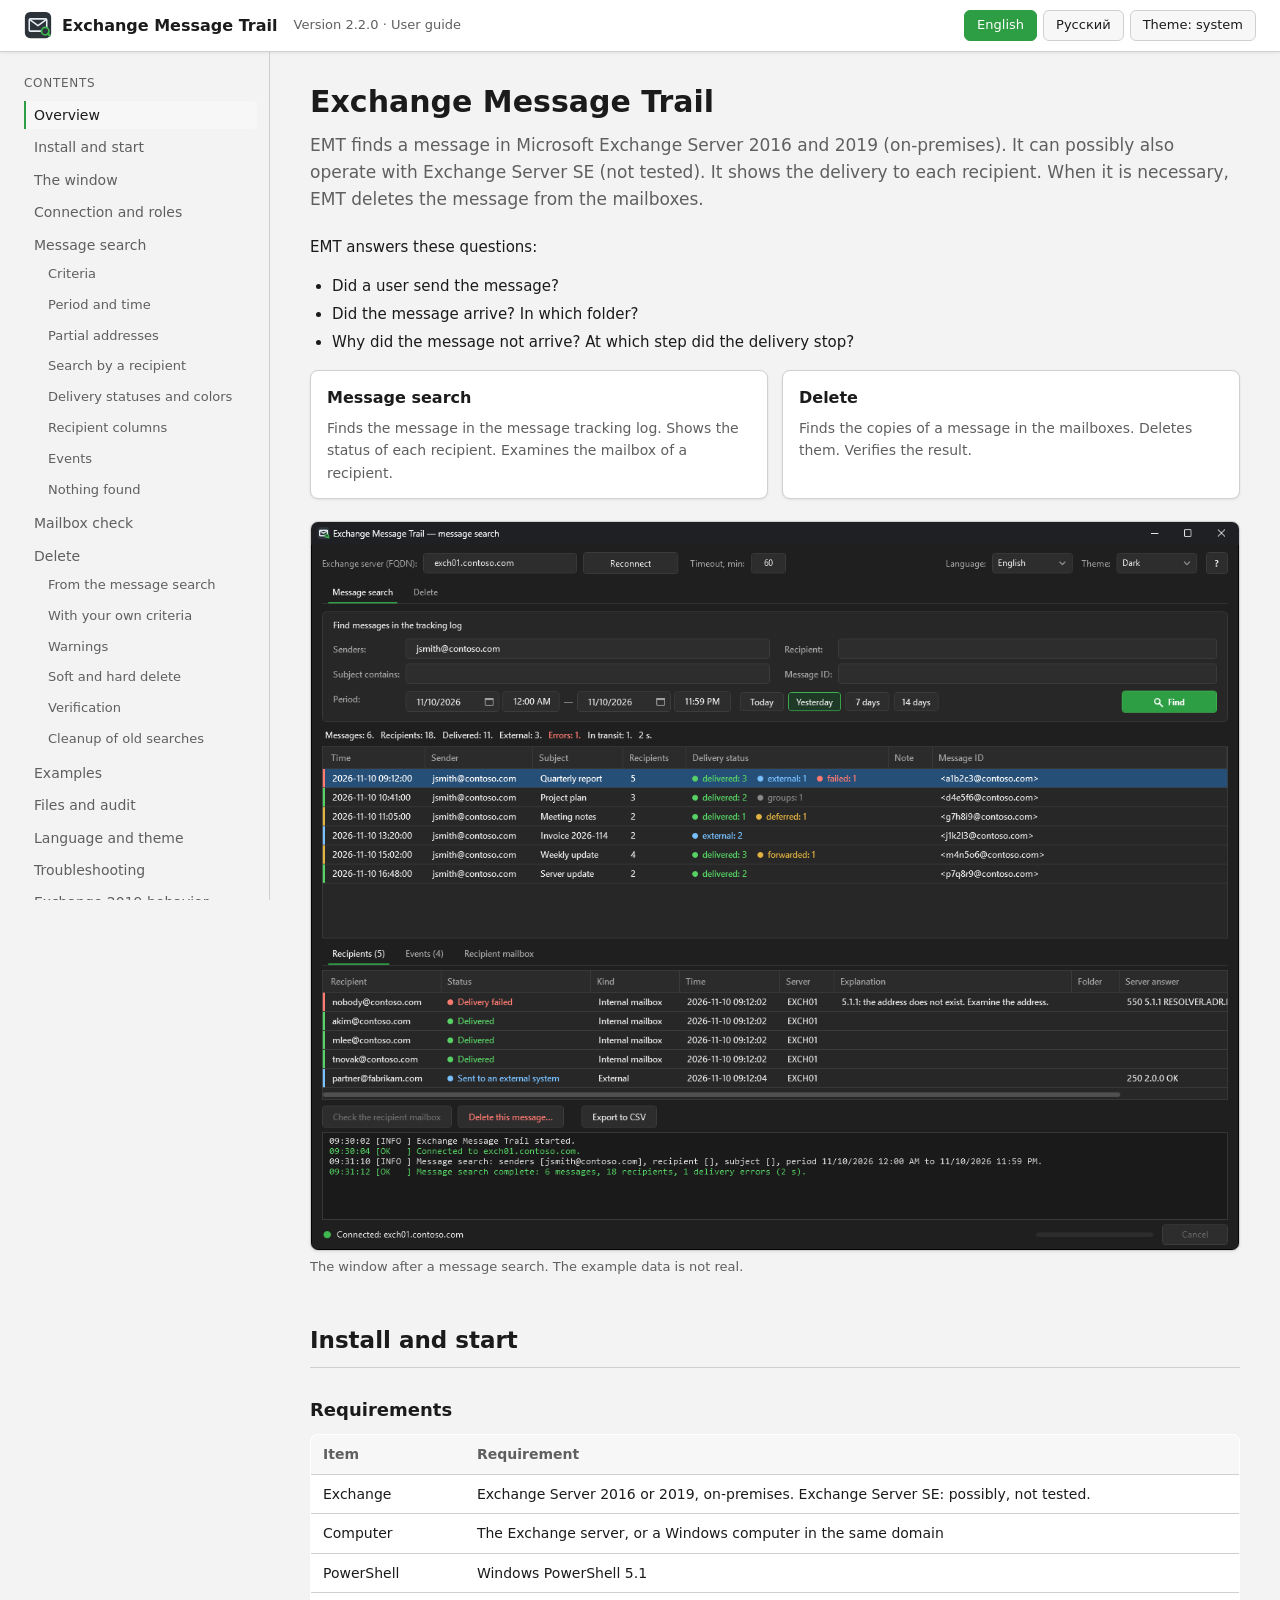
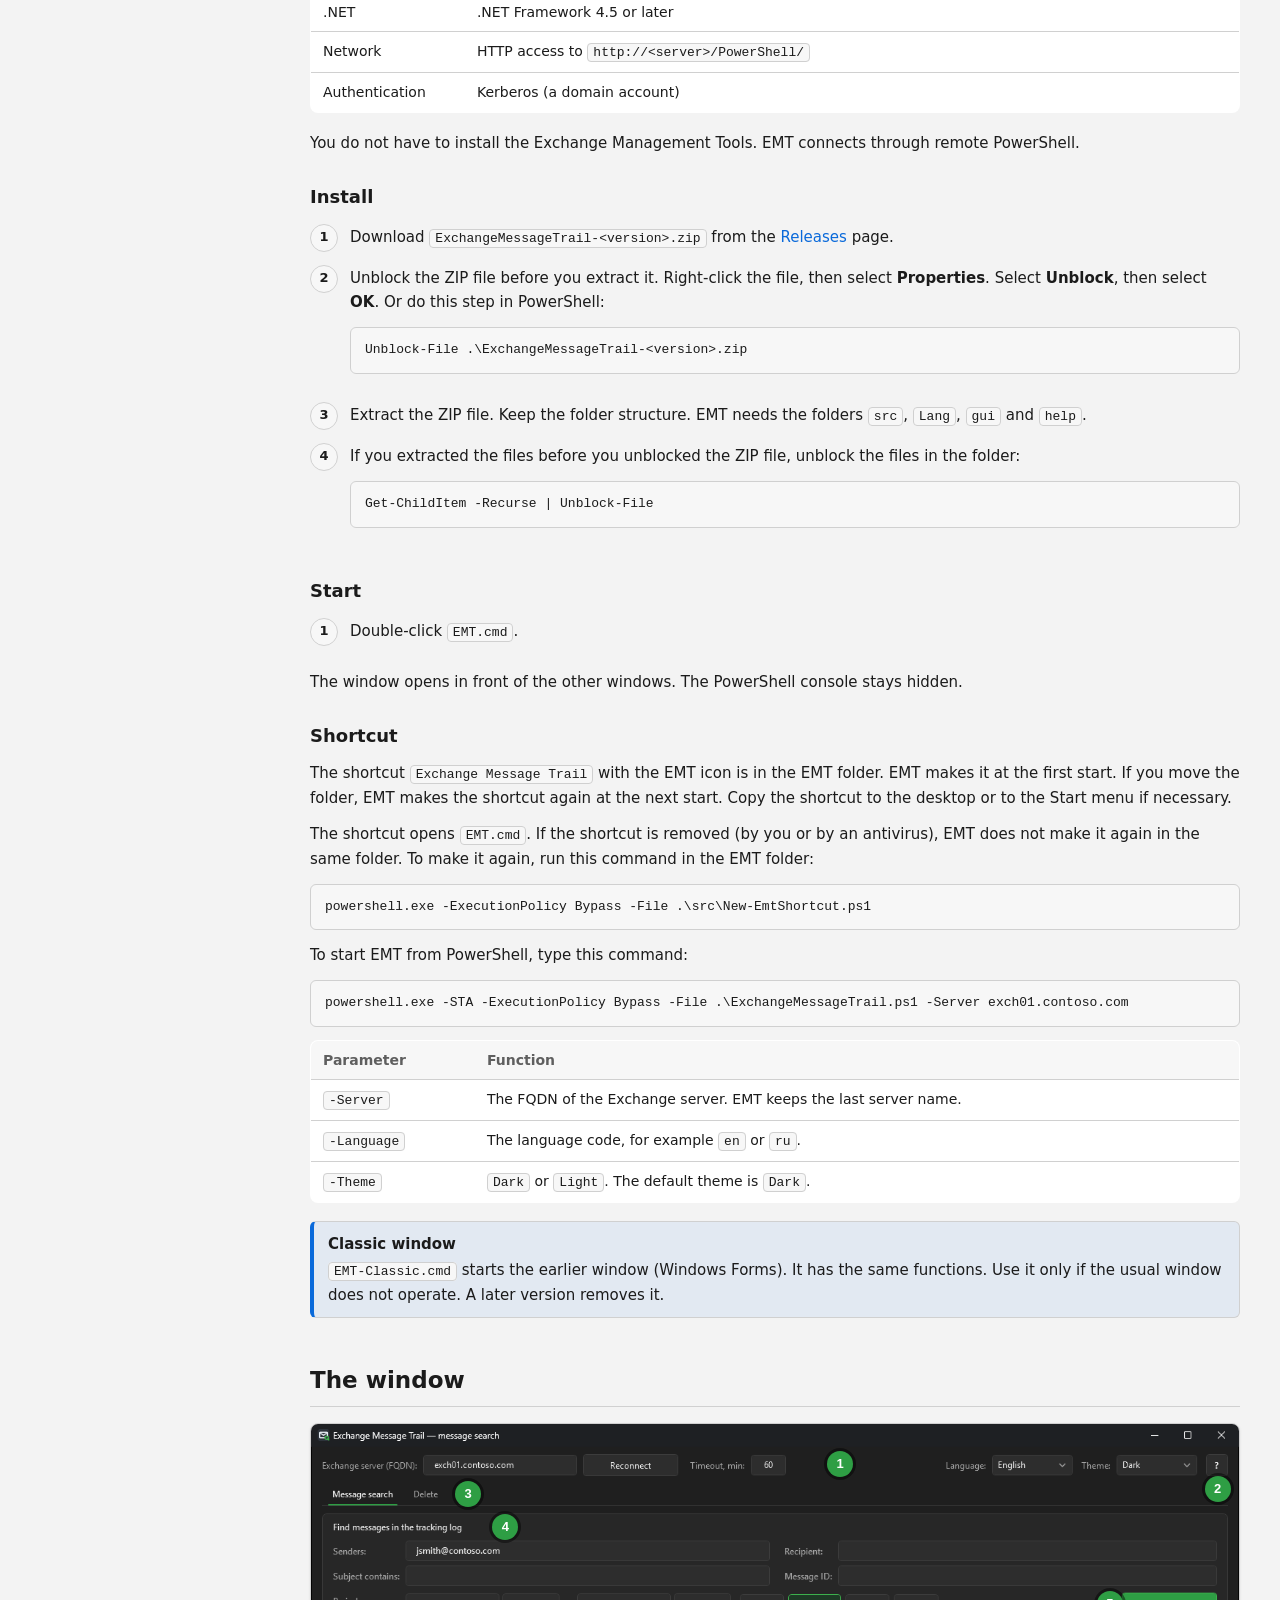
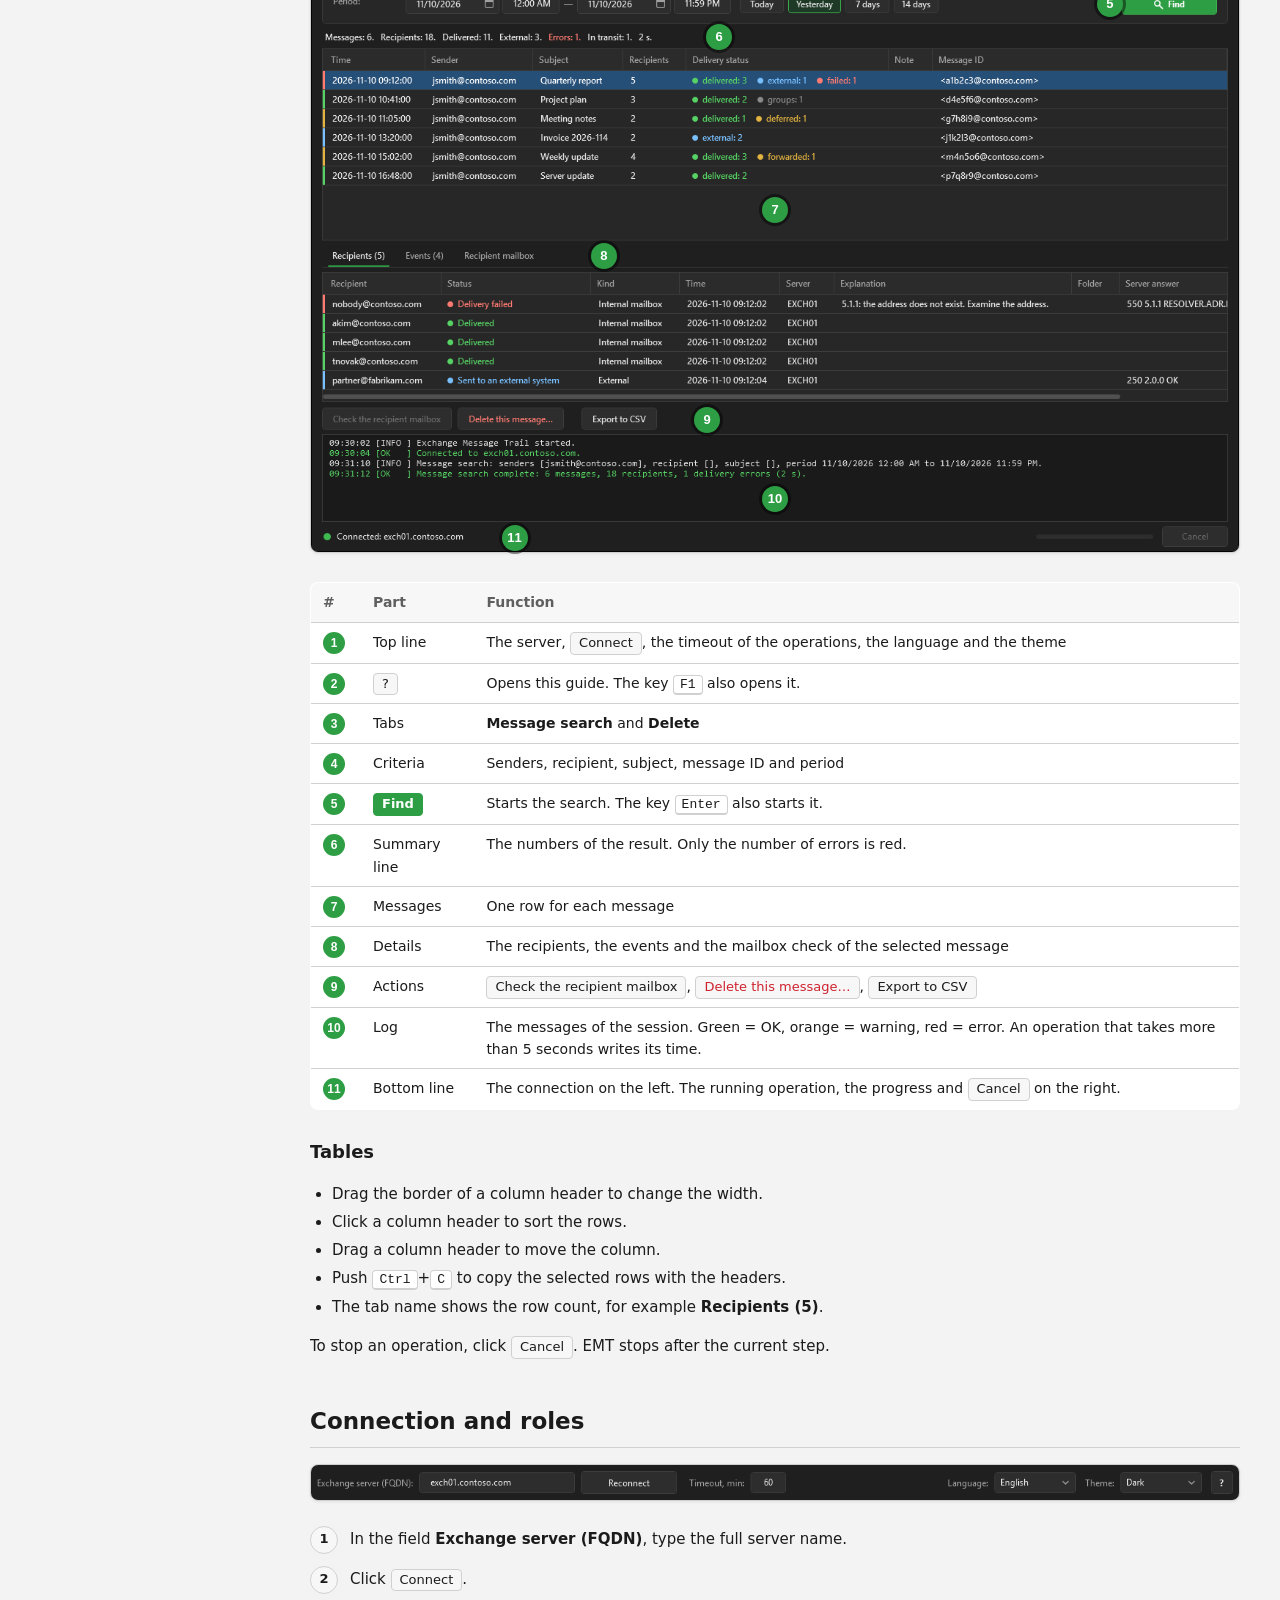
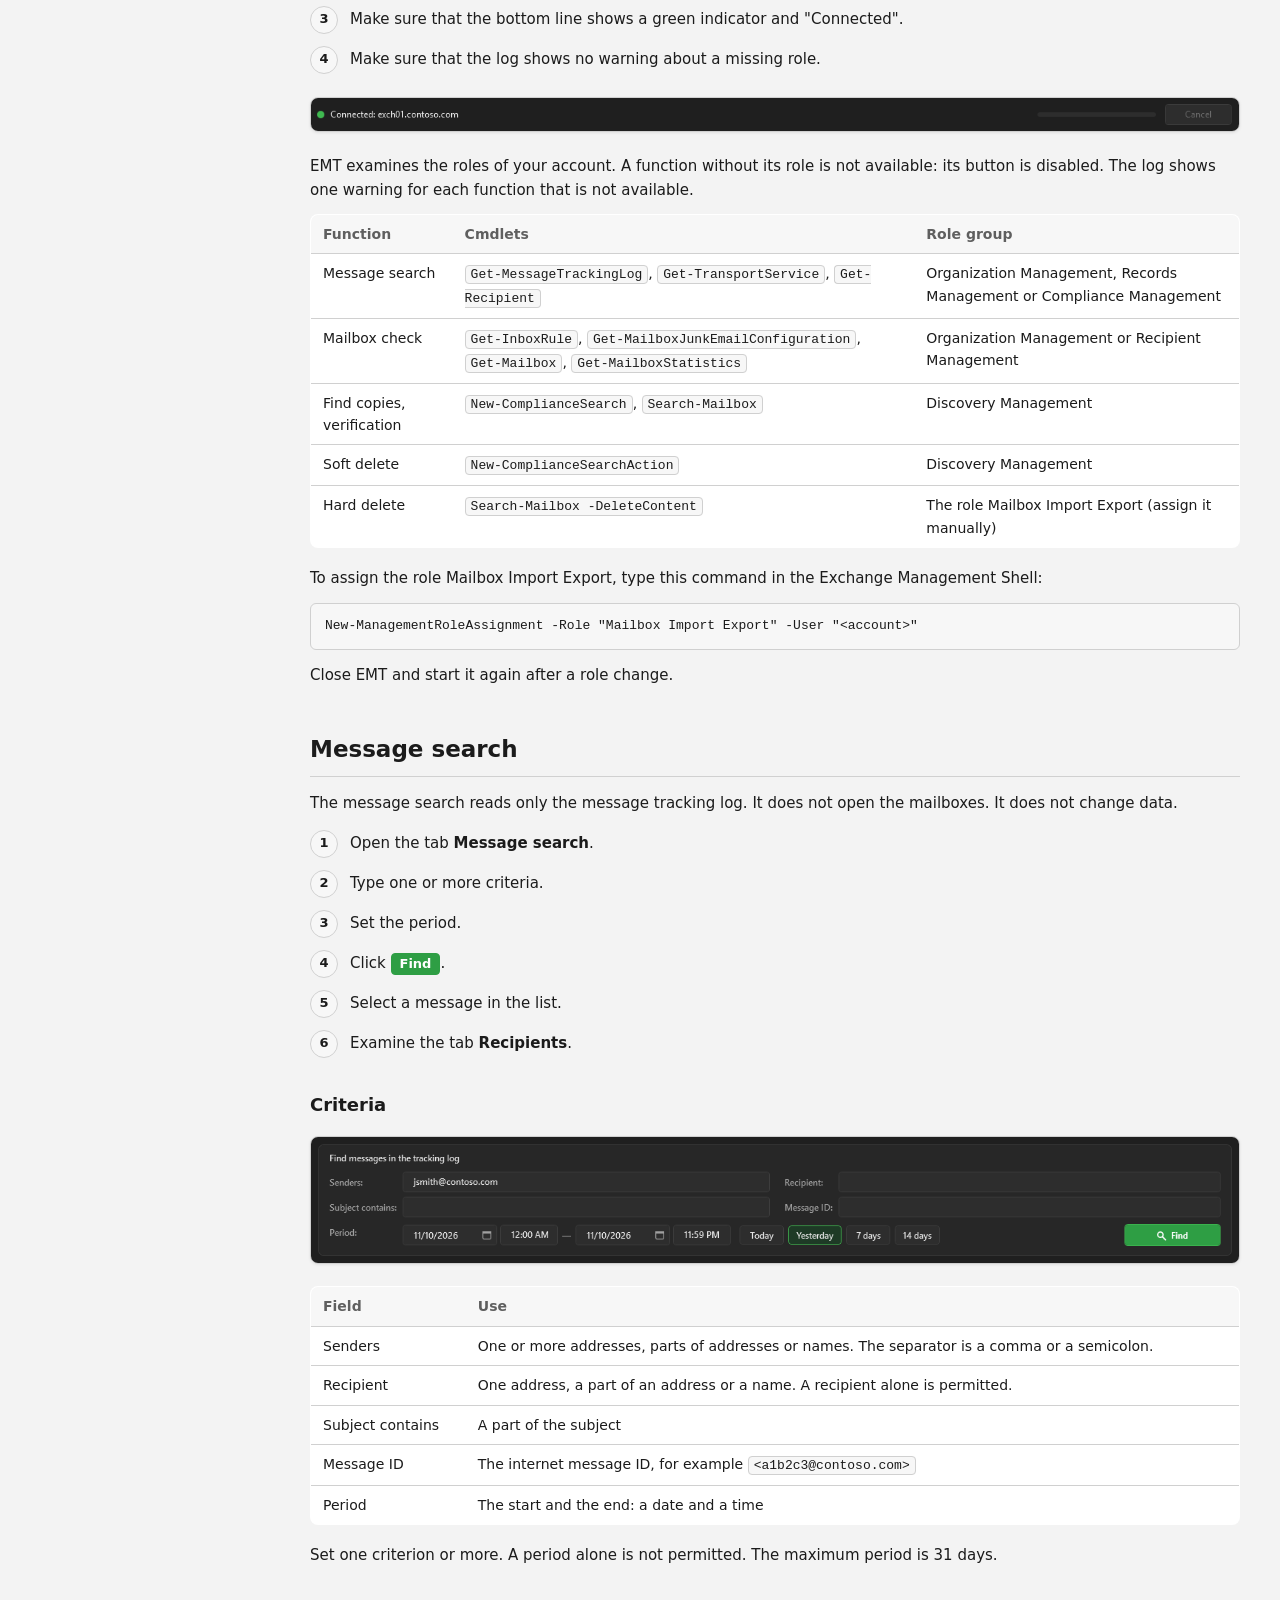
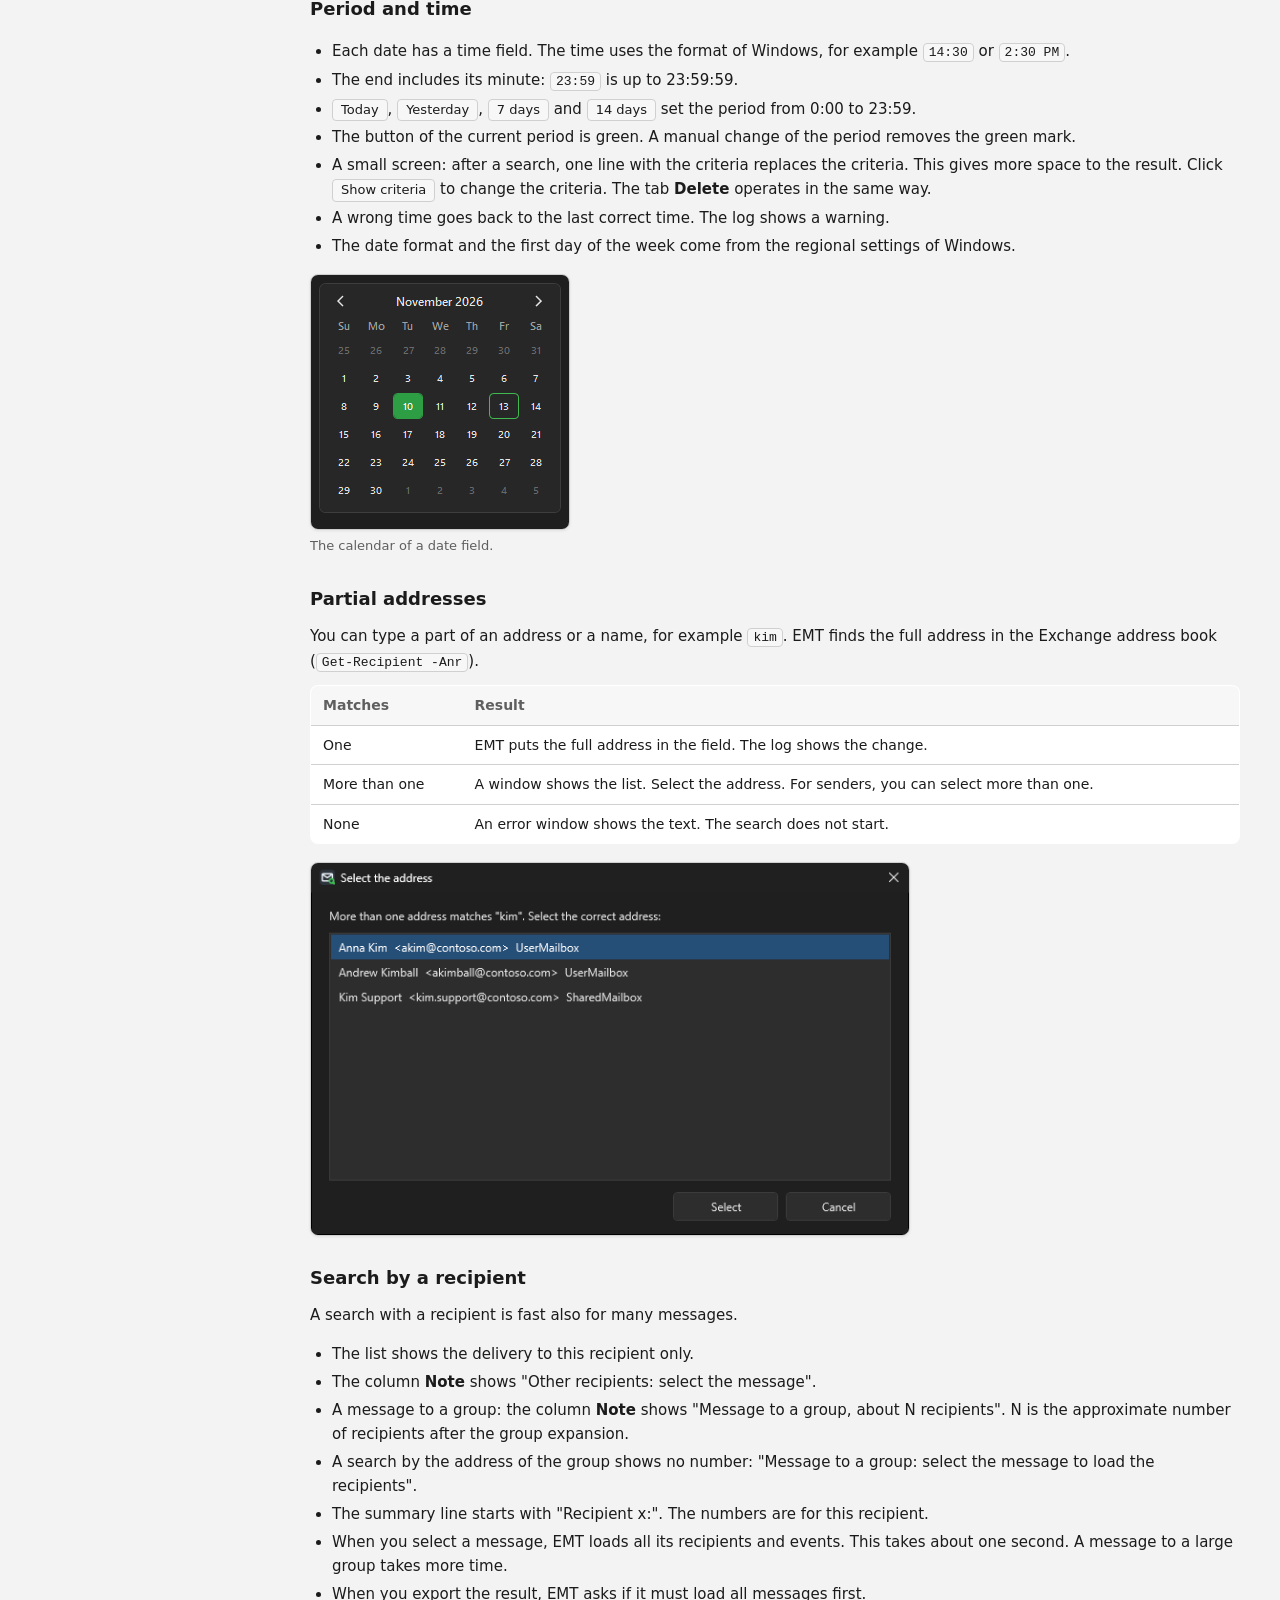
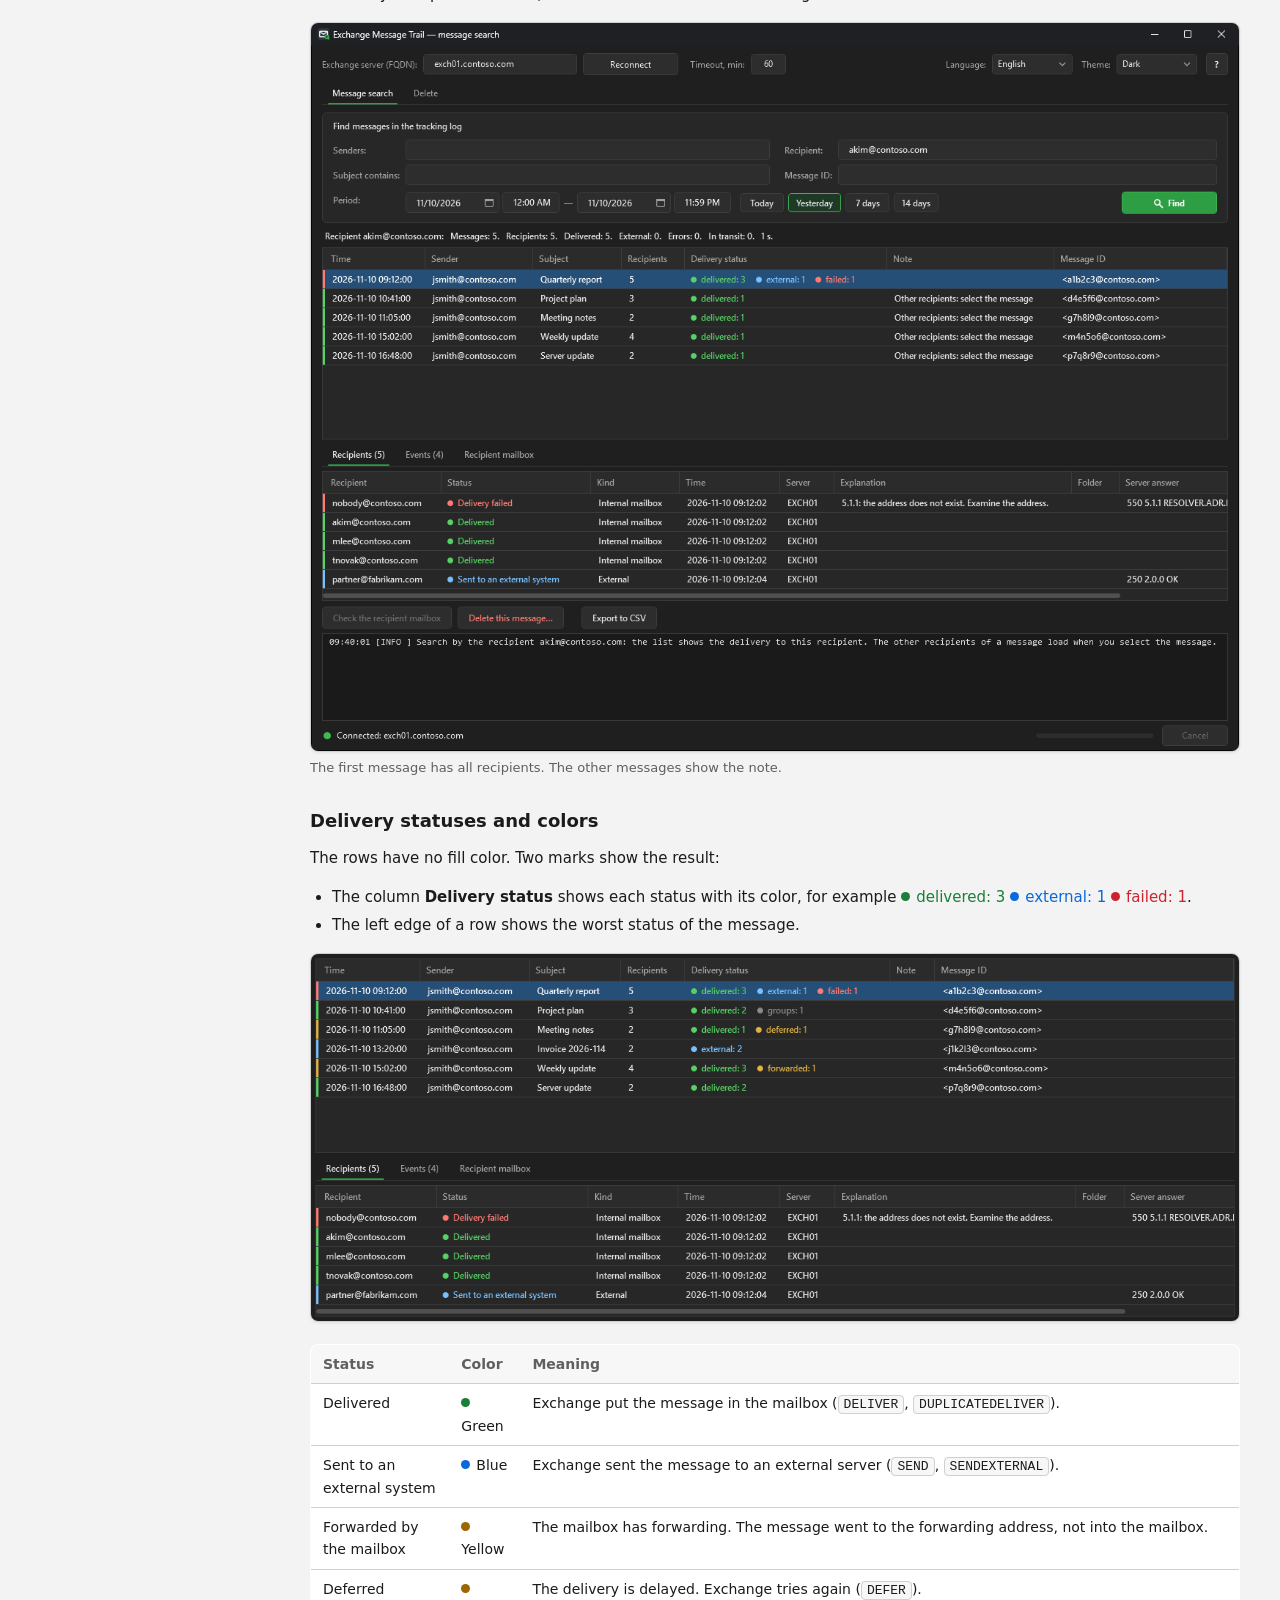
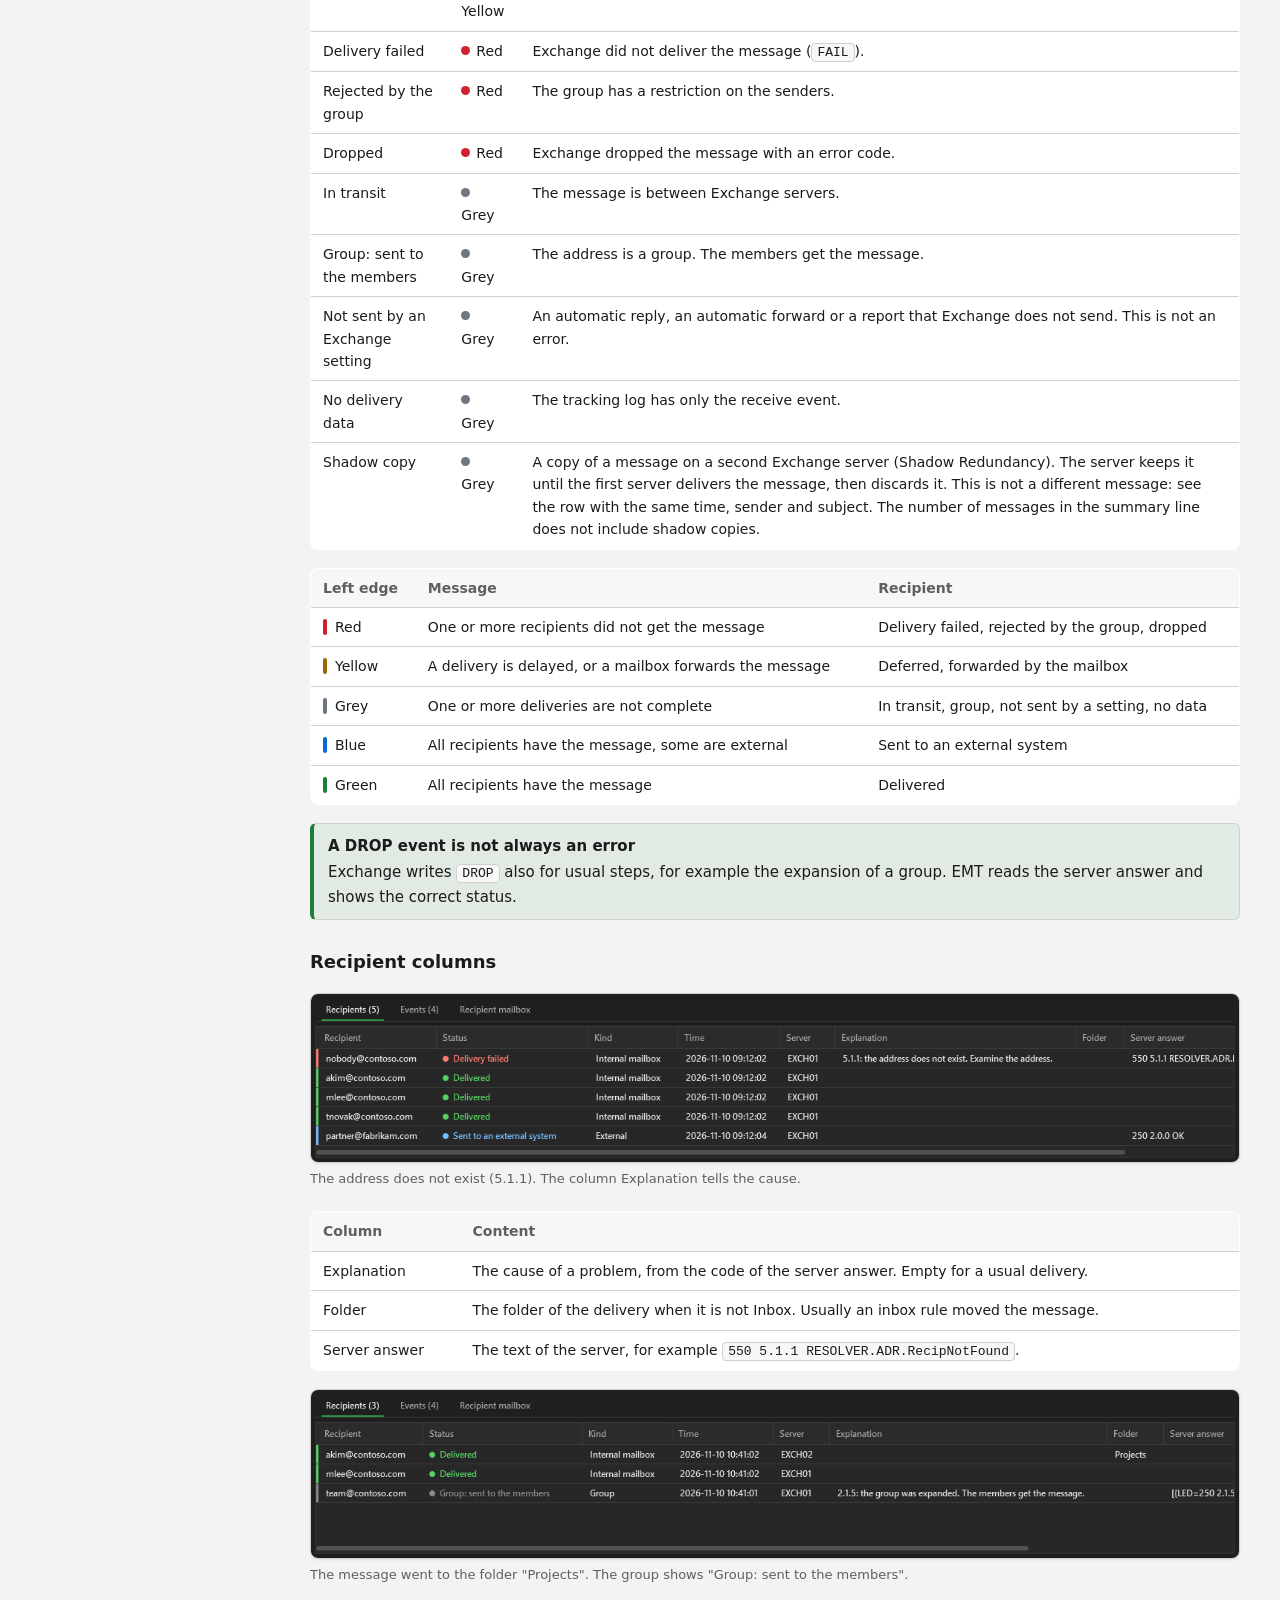
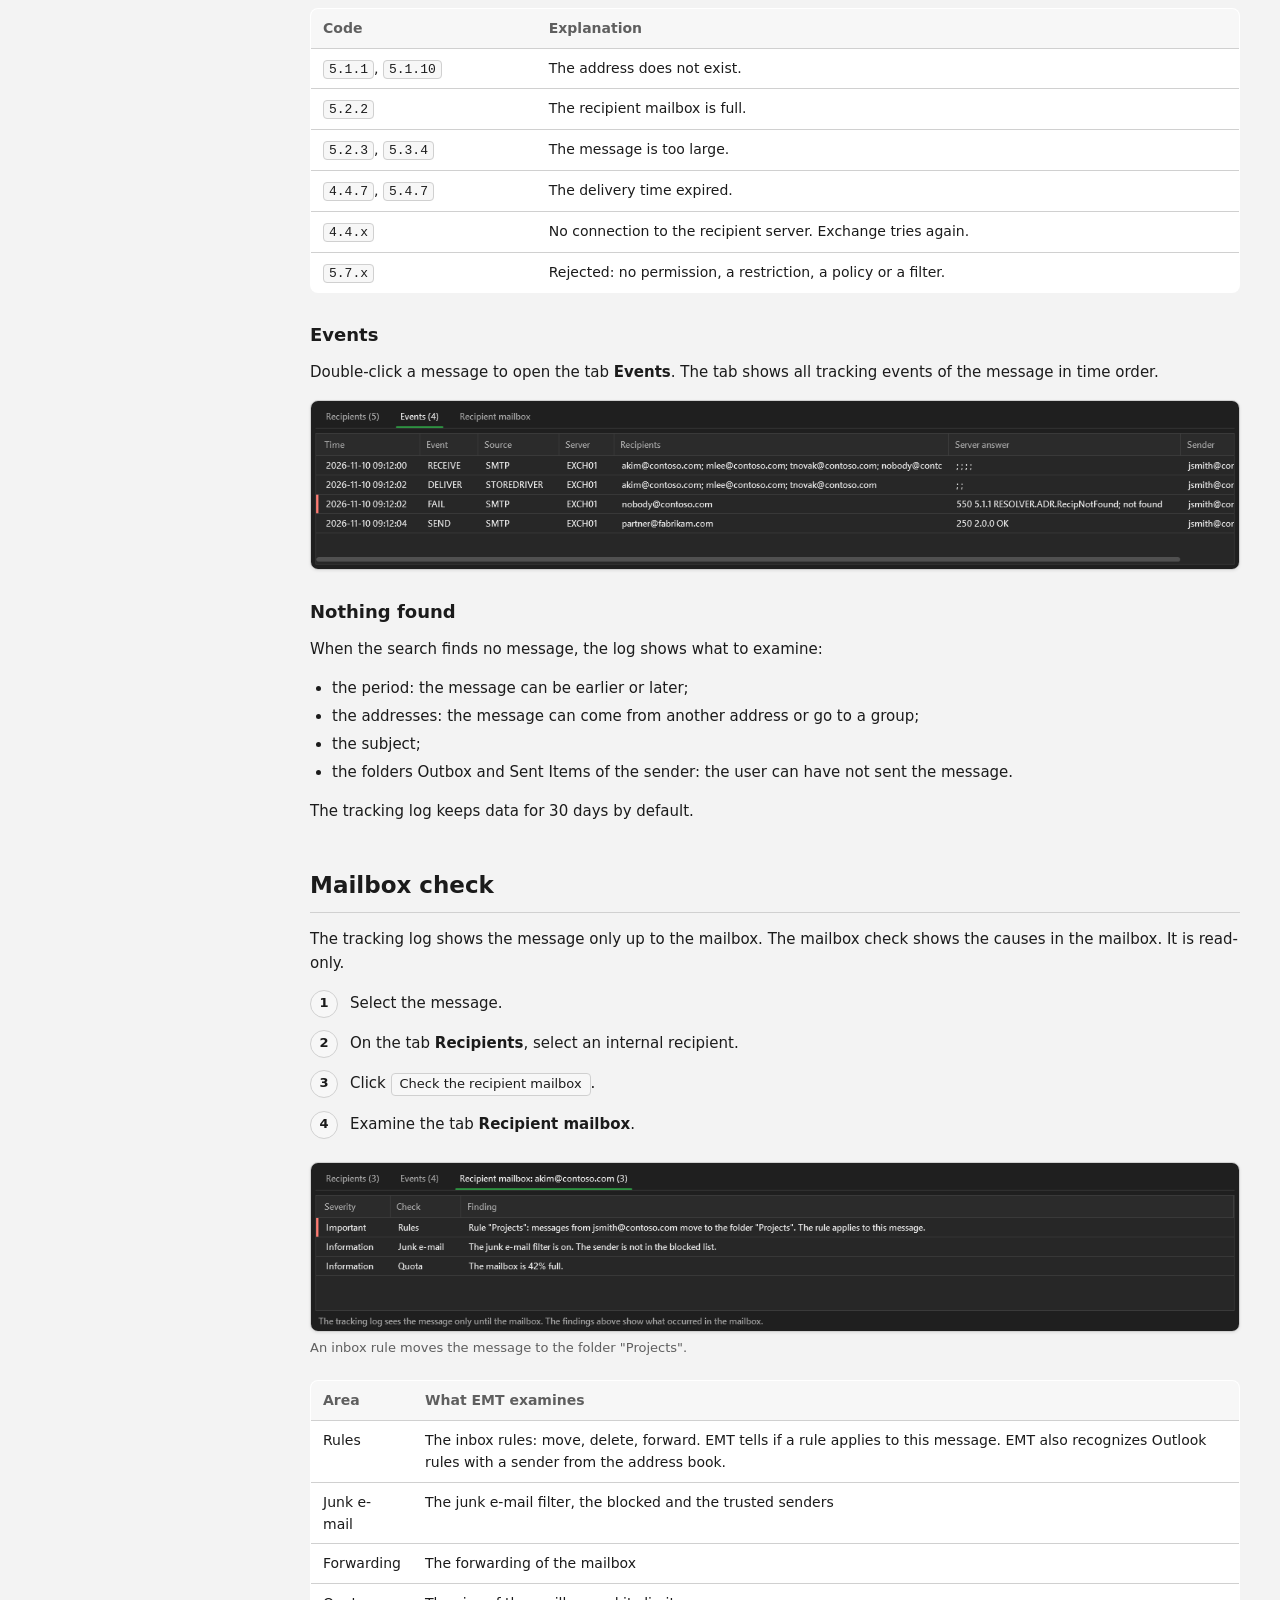
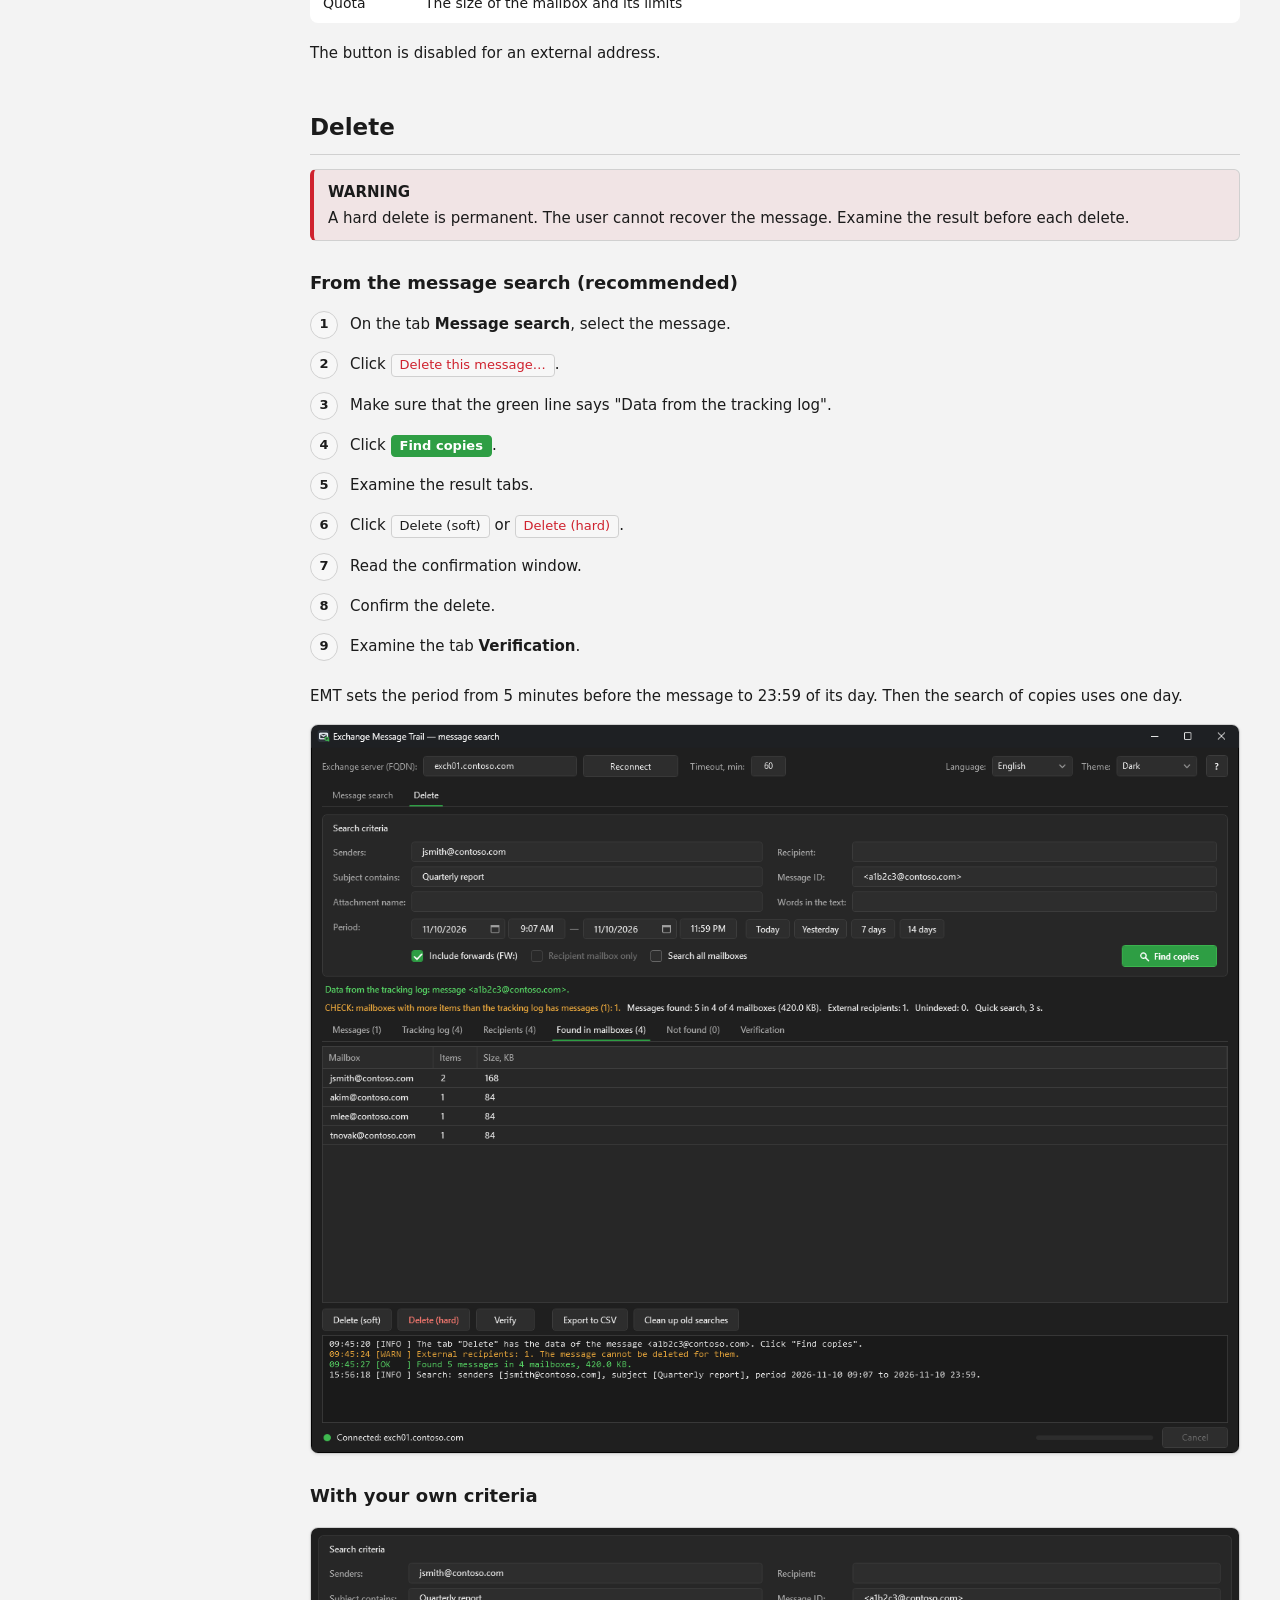
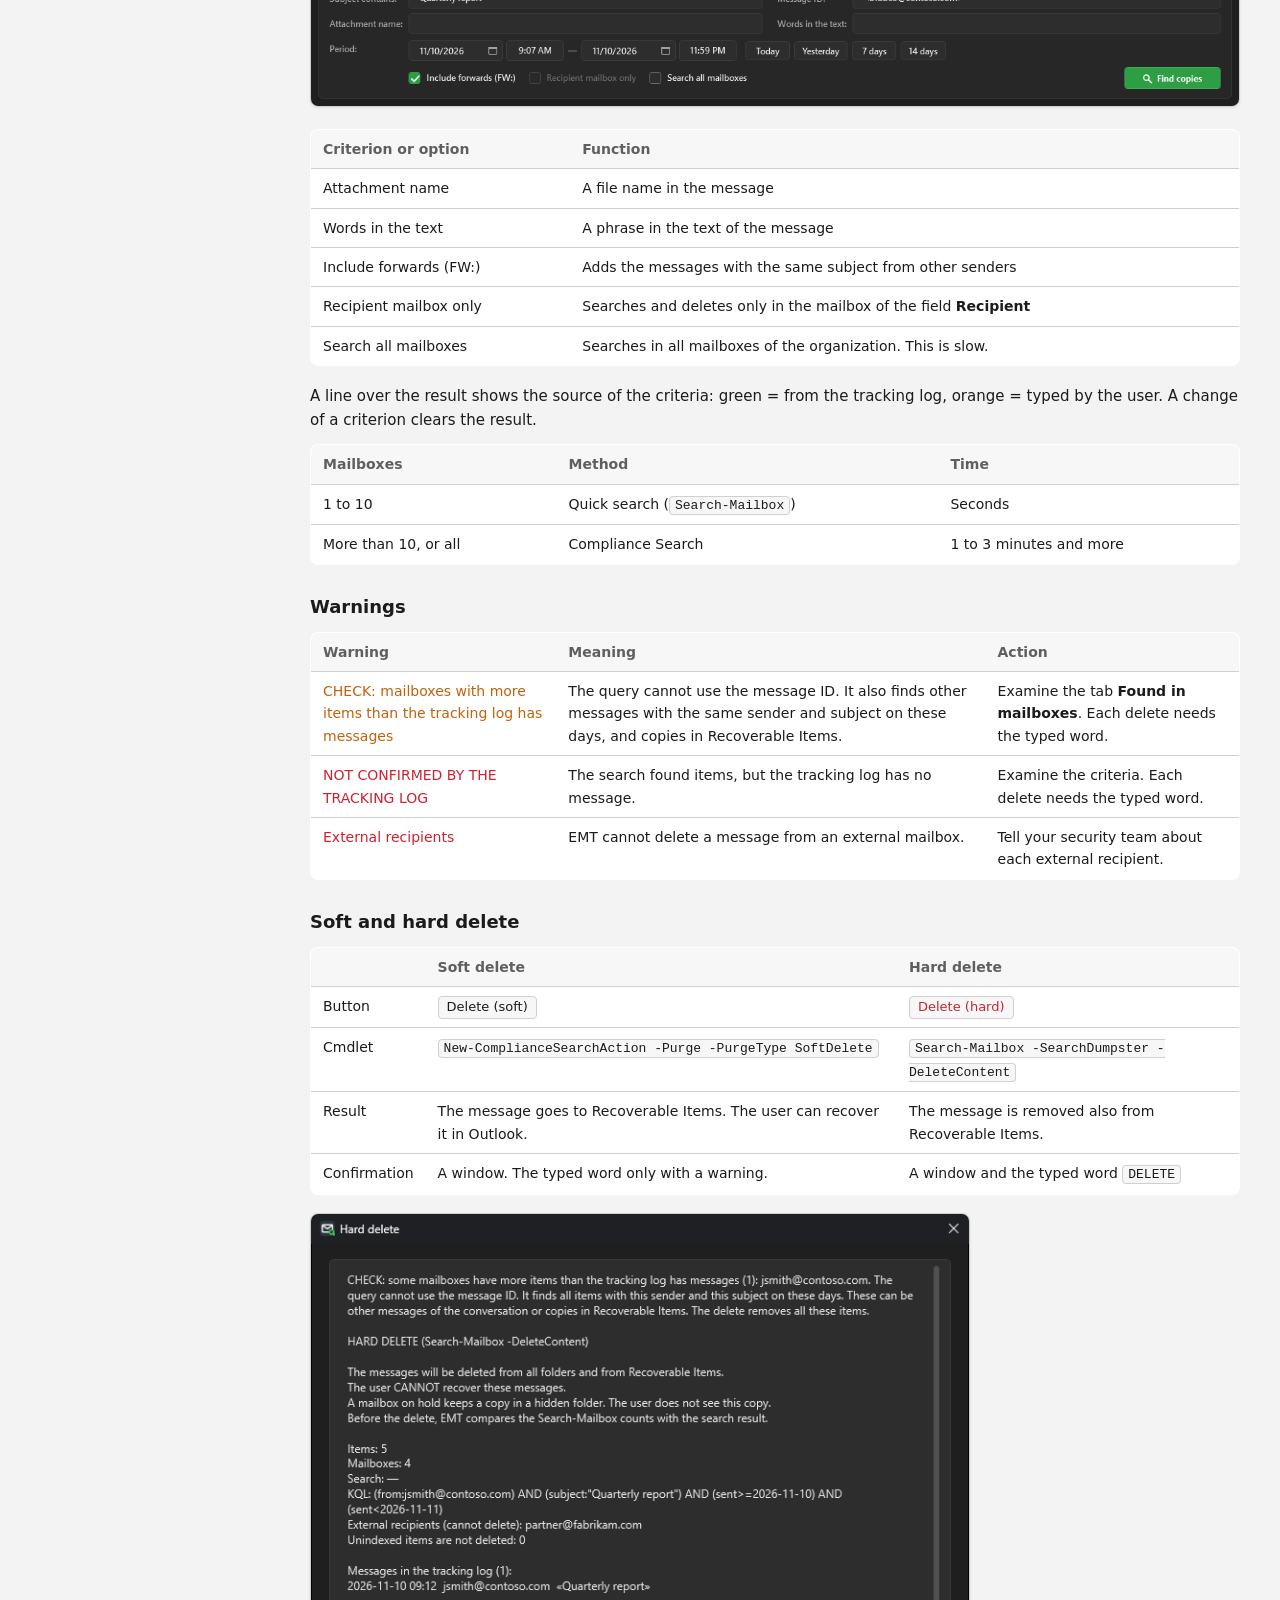
==== help/en.html @ 0fddc41b "Message search: a shadow copy (Shadow Redundancy) is not a different message (2.2.0) - A message wit" ====
<!DOCTYPE html>
<html lang="en">
<head>
<meta charset="utf-8">
<meta name="viewport" content="width=device-width, initial-scale=1">
<meta name="emt-version" content="2.2.0">
<title>Exchange Message Trail — User guide</title>
<link rel="stylesheet" href="help.css">
<link rel="icon" type="image/svg+xml" href="img/emt.svg">
<script src="help.js"></script>
</head>
<body>
<header class="top">
  <div class="logo"><img src="img/emt.svg" class="mark" alt="">Exchange Message Trail</div>
  <span class="version">Version 2.2.0 · User guide</span>
  <span class="spacer"></span>
  <div class="switch">
    <a class="active" href="en.html">English</a>
    <a href="ru.html">Русский</a>
    <button id="theme-button" type="button" data-system="Theme: system" data-dark="Theme: dark" data-light="Theme: light">Theme: system</button>
  </div>
</header>

<div class="layout">
<nav class="toc">
  <p class="title">Contents</p>
  <ol>
    <li><a href="#overview">Overview</a></li>
    <li><a href="#start">Install and start</a></li>
    <li><a href="#window">The window</a></li>
    <li><a href="#connect">Connection and roles</a></li>
    <li><a href="#search">Message search</a>
      <ol>
        <li><a href="#criteria">Criteria</a></li>
        <li><a href="#period">Period and time</a></li>
        <li><a href="#addresses">Partial addresses</a></li>
        <li><a href="#by-recipient">Search by a recipient</a></li>
        <li><a href="#statuses">Delivery statuses and colors</a></li>
        <li><a href="#columns">Recipient columns</a></li>
        <li><a href="#events">Events</a></li>
        <li><a href="#nothing">Nothing found</a></li>
      </ol>
    </li>
    <li><a href="#mailbox">Mailbox check</a></li>
    <li><a href="#delete">Delete</a>
      <ol>
        <li><a href="#delete-from-search">From the message search</a></li>
        <li><a href="#delete-own">With your own criteria</a></li>
        <li><a href="#delete-warnings">Warnings</a></li>
        <li><a href="#delete-types">Soft and hard delete</a></li>
        <li><a href="#verify">Verification</a></li>
        <li><a href="#cleanup">Cleanup of old searches</a></li>
      </ol>
    </li>
    <li><a href="#examples">Examples</a></li>
    <li><a href="#files">Files and audit</a></li>
    <li><a href="#language-theme">Language and theme</a></li>
    <li><a href="#troubleshooting">Troubleshooting</a></li>
    <li><a href="#exchange2019">Exchange 2019 behavior</a></li>
    <li><a href="#contact">Contact and support</a></li>
  </ol>
</nav>

<main>

<!-- ================================================================== -->
<section id="overview">
  <h1>Exchange Message Trail</h1>
  <p class="lead">EMT finds a message in Microsoft Exchange Server 2016 and 2019 (on-premises). It can possibly also operate with Exchange Server SE (not tested). It shows the delivery to each recipient.
  When it is necessary, EMT deletes the message from the mailboxes.</p>
  <p>EMT answers these questions:</p>
  <ul>
    <li>Did a user send the message?</li>
    <li>Did the message arrive? In which folder?</li>
    <li>Why did the message not arrive? At which step did the delivery stop?</li>
  </ul>
  <div class="cards">
    <div class="card"><h3>Message search</h3><p>Finds the message in the message tracking log. Shows the status of each recipient. Examines the mailbox of a recipient.</p></div>
    <div class="card"><h3>Delete</h3><p>Finds the copies of a message in the mailboxes. Deletes them. Verifies the result.</p></div>
  </div>
  <figure>
    <img src="img/en/window.png" alt="The window of EMT after a message search">
    <figcaption>The window after a message search. The example data is not real.</figcaption>
  </figure>
</section>

<!-- ================================================================== -->
<section id="start">
  <h2>Install and start</h2>
  <h3>Requirements</h3>
  <table>
    <tr><th>Item</th><th>Requirement</th></tr>
    <tr><td>Exchange</td><td>Exchange Server 2016 or 2019, on-premises. Exchange Server SE: possibly, not tested.</td></tr>
    <tr><td>Computer</td><td>The Exchange server, or a Windows computer in the same domain</td></tr>
    <tr><td>PowerShell</td><td>Windows PowerShell 5.1</td></tr>
    <tr><td>.NET</td><td>.NET Framework 4.5 or later</td></tr>
    <tr><td>Network</td><td>HTTP access to <code>http://&lt;server&gt;/PowerShell/</code></td></tr>
    <tr><td>Authentication</td><td>Kerberos (a domain account)</td></tr>
  </table>
  <p>You do not have to install the Exchange Management Tools. EMT connects through remote PowerShell.</p>

  <h3>Install</h3>
  <ol class="steps">
    <li>Download <code>ExchangeMessageTrail-&lt;version&gt;.zip</code> from the <a href="https://github.com/sobakoed/exchange-message-trail/releases/latest" target="_blank" rel="noopener">Releases</a> page.</li>
    <li>Unblock the ZIP file before you extract it. Right-click the file, then select <b>Properties</b>. Select <b>Unblock</b>, then select <b>OK</b>.
      Or do this step in PowerShell:
      <pre><code>Unblock-File .\ExchangeMessageTrail-&lt;version&gt;.zip</code></pre></li>
    <li>Extract the ZIP file. Keep the folder structure. EMT needs the folders <code>src</code>, <code>Lang</code>, <code>gui</code> and <code>help</code>.</li>
    <li>If you extracted the files before you unblocked the ZIP file, unblock the files in the folder:
      <pre><code>Get-ChildItem -Recurse | Unblock-File</code></pre></li>
  </ol>

  <h3>Start</h3>
  <ol class="steps">
    <li>Double-click <code>EMT.cmd</code>.</li>
  </ol>
  <p>The window opens in front of the other windows. The PowerShell console stays hidden.</p>
  <h3 id="shortcut">Shortcut</h3>
  <p>The shortcut <code>Exchange Message Trail</code> with the EMT icon is in the EMT folder. EMT makes it at the first start.
  If you move the folder, EMT makes the shortcut again at the next start. Copy the shortcut to the desktop or to the Start menu if necessary.</p>
  <p>The shortcut opens <code>EMT.cmd</code>. If the shortcut is removed (by you or by an antivirus), EMT does not make it again in the same folder.
  To make it again, run this command in the EMT folder:</p>
  <pre><code>powershell.exe -ExecutionPolicy Bypass -File .\src\New-EmtShortcut.ps1</code></pre>
  <p>To start EMT from PowerShell, type this command:</p>
  <pre><code>powershell.exe -STA -ExecutionPolicy Bypass -File .\ExchangeMessageTrail.ps1 -Server exch01.contoso.com</code></pre>
  <table>
    <tr><th>Parameter</th><th>Function</th></tr>
    <tr><td><code>-Server</code></td><td>The FQDN of the Exchange server. EMT keeps the last server name.</td></tr>
    <tr><td><code>-Language</code></td><td>The language code, for example <code>en</code> or <code>ru</code>.</td></tr>
    <tr><td><code>-Theme</code></td><td><code>Dark</code> or <code>Light</code>. The default theme is <code>Dark</code>.</td></tr>
  </table>
  <div class="callout">
    <b class="label">Classic window</b>
    <p><code>EMT-Classic.cmd</code> starts the earlier window (Windows Forms). It has the same functions.
    Use it only if the usual window does not operate. A later version removes it.</p>
  </div>
</section>

<!-- ================================================================== -->
<section id="window">
  <h2>The window</h2>
  <figure>
    <div class="shot">
      <img src="img/en/window.png" alt="The parts of the window">
      <span class="pin" style="left:57%;top:5.6%">1</span>
      <span class="pin" style="left:97.6%;top:9%">2</span>
      <span class="pin" style="left:17%;top:9.7%">3</span>
      <span class="pin" style="left:21%;top:14.2%">4</span>
      <span class="pin" style="left:86%;top:24.7%">5</span>
      <span class="pin" style="left:44%;top:29.3%">6</span>
      <span class="pin" style="left:50%;top:53%">7</span>
      <span class="pin" style="left:31.6%;top:59.3%">8</span>
      <span class="pin" style="left:42.7%;top:81.7%">9</span>
      <span class="pin" style="left:50%;top:92.6%">10</span>
      <span class="pin" style="left:22%;top:97.9%">11</span>
    </div>
  </figure>
  <table>
    <tr><th>#</th><th>Part</th><th>Function</th></tr>
    <tr><td><span class="pin-inline">1</span></td><td>Top line</td><td>The server, <span class="btn">Connect</span>, the timeout of the operations, the language and the theme</td></tr>
    <tr><td><span class="pin-inline">2</span></td><td><span class="btn">?</span></td><td>Opens this guide. The key <kbd>F1</kbd> also opens it.</td></tr>
    <tr><td><span class="pin-inline">3</span></td><td>Tabs</td><td><b>Message search</b> and <b>Delete</b></td></tr>
    <tr><td><span class="pin-inline">4</span></td><td>Criteria</td><td>Senders, recipient, subject, message ID and period</td></tr>
    <tr><td><span class="pin-inline">5</span></td><td><span class="btn accent">Find</span></td><td>Starts the search. The key <kbd>Enter</kbd> also starts it.</td></tr>
    <tr><td><span class="pin-inline">6</span></td><td>Summary line</td><td>The numbers of the result. Only the number of errors is red.</td></tr>
    <tr><td><span class="pin-inline">7</span></td><td>Messages</td><td>One row for each message</td></tr>
    <tr><td><span class="pin-inline">8</span></td><td>Details</td><td>The recipients, the events and the mailbox check of the selected message</td></tr>
    <tr><td><span class="pin-inline">9</span></td><td>Actions</td><td><span class="btn">Check the recipient mailbox</span>, <span class="btn danger">Delete this message…</span>, <span class="btn">Export to CSV</span></td></tr>
    <tr><td><span class="pin-inline">10</span></td><td>Log</td><td>The messages of the session. Green = OK, orange = warning, red = error. An operation that takes more than 5 seconds writes its time.</td></tr>
    <tr><td><span class="pin-inline">11</span></td><td>Bottom line</td><td>The connection on the left. The running operation, the progress and <span class="btn">Cancel</span> on the right.</td></tr>
  </table>
  <h3>Tables</h3>
  <ul>
    <li>Drag the border of a column header to change the width.</li>
    <li>Click a column header to sort the rows.</li>
    <li>Drag a column header to move the column.</li>
    <li>Push <kbd>Ctrl</kbd>+<kbd>C</kbd> to copy the selected rows with the headers.</li>
    <li>The tab name shows the row count, for example <b>Recipients (5)</b>.</li>
  </ul>
  <p>To stop an operation, click <span class="btn">Cancel</span>. EMT stops after the current step.</p>
</section>

<!-- ================================================================== -->
<section id="connect">
  <h2>Connection and roles</h2>
  <figure><img src="img/en/top-line.png" alt="The top line"></figure>
  <ol class="steps">
    <li>In the field <b>Exchange server (FQDN)</b>, type the full server name.</li>
    <li>Click <span class="btn">Connect</span>.</li>
    <li>Make sure that the bottom line shows a green indicator and "Connected".</li>
    <li>Make sure that the log shows no warning about a missing role.</li>
  </ol>
  <figure><img src="img/en/bottom-line.png" alt="The bottom line"></figure>
  <p>EMT examines the roles of your account. A function without its role is not available: its button is disabled.
  The log shows one warning for each function that is not available.</p>
  <table>
    <tr><th>Function</th><th>Cmdlets</th><th>Role group</th></tr>
    <tr><td>Message search</td><td><code>Get-MessageTrackingLog</code>, <code>Get-TransportService</code>, <code>Get-Recipient</code></td><td>Organization Management, Records Management or Compliance Management</td></tr>
    <tr><td>Mailbox check</td><td><code>Get-InboxRule</code>, <code>Get-MailboxJunkEmailConfiguration</code>, <code>Get-Mailbox</code>, <code>Get-MailboxStatistics</code></td><td>Organization Management or Recipient Management</td></tr>
    <tr><td>Find copies, verification</td><td><code>New-ComplianceSearch</code>, <code>Search-Mailbox</code></td><td>Discovery Management</td></tr>
    <tr><td>Soft delete</td><td><code>New-ComplianceSearchAction</code></td><td>Discovery Management</td></tr>
    <tr><td>Hard delete</td><td><code>Search-Mailbox -DeleteContent</code></td><td>The role Mailbox Import Export (assign it manually)</td></tr>
  </table>
  <p>To assign the role Mailbox Import Export, type this command in the Exchange Management Shell:</p>
  <pre><code>New-ManagementRoleAssignment -Role "Mailbox Import Export" -User "&lt;account&gt;"</code></pre>
  <p>Close EMT and start it again after a role change.</p>
</section>

<!-- ================================================================== -->
<section id="search">
  <h2>Message search</h2>
  <p>The message search reads only the message tracking log. It does not open the mailboxes. It does not change data.</p>
  <ol class="steps">
    <li>Open the tab <b>Message search</b>.</li>
    <li>Type one or more criteria.</li>
    <li>Set the period.</li>
    <li>Click <span class="btn accent">Find</span>.</li>
    <li>Select a message in the list.</li>
    <li>Examine the tab <b>Recipients</b>.</li>
  </ol>

  <h3 id="criteria">Criteria</h3>
  <figure><img src="img/en/search-criteria.png" alt="The criteria of the message search"></figure>
  <table>
    <tr><th>Field</th><th>Use</th></tr>
    <tr><td>Senders</td><td>One or more addresses, parts of addresses or names. The separator is a comma or a semicolon.</td></tr>
    <tr><td>Recipient</td><td>One address, a part of an address or a name. A recipient alone is permitted.</td></tr>
    <tr><td>Subject contains</td><td>A part of the subject</td></tr>
    <tr><td>Message ID</td><td>The internet message ID, for example <code>&lt;a1b2c3@contoso.com&gt;</code></td></tr>
    <tr><td>Period</td><td>The start and the end: a date and a time</td></tr>
  </table>
  <p>Set one criterion or more. A period alone is not permitted. The maximum period is 31 days.</p>

  <h3 id="period">Period and time</h3>
  <ul>
    <li>Each date has a time field. The time uses the format of Windows, for example <code>14:30</code> or <code>2:30 PM</code>.</li>
    <li>The end includes its minute: <code>23:59</code> is up to 23:59:59.</li>
    <li><span class="btn">Today</span>, <span class="btn">Yesterday</span>, <span class="btn">7 days</span> and <span class="btn">14 days</span> set the period from 0:00 to 23:59.</li>
    <li>The button of the current period is green. A manual change of the period removes the green mark.</li>
    <li>A small screen: after a search, one line with the criteria replaces the criteria. This gives more space to the result. Click <span class="btn">Show criteria</span> to change the criteria. The tab <b>Delete</b> operates in the same way.</li>
    <li>A wrong time goes back to the last correct time. The log shows a warning.</li>
    <li>The date format and the first day of the week come from the regional settings of Windows.</li>
  </ul>
  <figure><img src="img/en/calendar.png" alt="The calendar" style="max-width:260px"><figcaption>The calendar of a date field.</figcaption></figure>

  <h3 id="addresses">Partial addresses</h3>
  <p>You can type a part of an address or a name, for example <code>kim</code>.
  EMT finds the full address in the Exchange address book (<code>Get-Recipient -Anr</code>).</p>
  <table>
    <tr><th>Matches</th><th>Result</th></tr>
    <tr><td>One</td><td>EMT puts the full address in the field. The log shows the change.</td></tr>
    <tr><td>More than one</td><td>A window shows the list. Select the address. For senders, you can select more than one.</td></tr>
    <tr><td>None</td><td>An error window shows the text. The search does not start.</td></tr>
  </table>
  <figure><img src="img/en/pick-address.png" alt="The selection of an address" style="max-width:600px"></figure>

  <h3 id="by-recipient">Search by a recipient</h3>
  <p>A search with a recipient is fast also for many messages.</p>
  <ul>
    <li>The list shows the delivery to this recipient only.</li>
    <li>The column <b>Note</b> shows "Other recipients: select the message".</li>
    <li>A message to a group: the column <b>Note</b> shows "Message to a group, about N recipients". N is the approximate number of recipients after the group expansion.</li>
    <li>A search by the address of the group shows no number: "Message to a group: select the message to load the recipients".</li>
    <li>The summary line starts with "Recipient x:". The numbers are for this recipient.</li>
    <li>When you select a message, EMT loads all its recipients and events. This takes about one second. A message to a large group takes more time.</li>
    <li>When you export the result, EMT asks if it must load all messages first.</li>
  </ul>
  <figure><img src="img/en/recipient-search.png" alt="A search by a recipient"><figcaption>The first message has all recipients. The other messages show the note.</figcaption></figure>

  <h3 id="statuses">Delivery statuses and colors</h3>
  <p>The rows have no fill color. Two marks show the result:</p>
  <ul>
    <li>The column <b>Delivery status</b> shows each status with its color, for example
      <span class="t-green"><span class="dot green"></span>delivered: 3</span>
      <span class="t-blue"><span class="dot blue"></span>external: 1</span>
      <span class="t-red"><span class="dot red"></span>failed: 1</span>.</li>
    <li>The left edge of a row shows the worst status of the message.</li>
  </ul>
  <figure><img src="img/en/message-list.png" alt="The list of messages"></figure>
  <table>
    <tr><th>Status</th><th>Color</th><th>Meaning</th></tr>
    <tr><td>Delivered</td><td><span class="dot green"></span>Green</td><td>Exchange put the message in the mailbox (<code>DELIVER</code>, <code>DUPLICATEDELIVER</code>).</td></tr>
    <tr><td>Sent to an external system</td><td><span class="dot blue"></span>Blue</td><td>Exchange sent the message to an external server (<code>SEND</code>, <code>SENDEXTERNAL</code>).</td></tr>
    <tr><td>Forwarded by the mailbox</td><td><span class="dot yellow"></span>Yellow</td><td>The mailbox has forwarding. The message went to the forwarding address, not into the mailbox.</td></tr>
    <tr><td>Deferred</td><td><span class="dot yellow"></span>Yellow</td><td>The delivery is delayed. Exchange tries again (<code>DEFER</code>).</td></tr>
    <tr><td>Delivery failed</td><td><span class="dot red"></span>Red</td><td>Exchange did not deliver the message (<code>FAIL</code>).</td></tr>
    <tr><td>Rejected by the group</td><td><span class="dot red"></span>Red</td><td>The group has a restriction on the senders.</td></tr>
    <tr><td>Dropped</td><td><span class="dot red"></span>Red</td><td>Exchange dropped the message with an error code.</td></tr>
    <tr><td>In transit</td><td><span class="dot grey"></span>Grey</td><td>The message is between Exchange servers.</td></tr>
    <tr><td>Group: sent to the members</td><td><span class="dot grey"></span>Grey</td><td>The address is a group. The members get the message.</td></tr>
    <tr><td>Not sent by an Exchange setting</td><td><span class="dot grey"></span>Grey</td><td>An automatic reply, an automatic forward or a report that Exchange does not send. This is not an error.</td></tr>
    <tr><td>No delivery data</td><td><span class="dot grey"></span>Grey</td><td>The tracking log has only the receive event.</td></tr>
    <tr><td>Shadow copy</td><td><span class="dot grey"></span>Grey</td><td>A copy of a message on a second Exchange server (Shadow Redundancy). The server keeps it until the first server delivers the message, then discards it. This is not a different message: see the row with the same time, sender and subject. The number of messages in the summary line does not include shadow copies.</td></tr>
  </table>
  <table>
    <tr><th>Left edge</th><th>Message</th><th>Recipient</th></tr>
    <tr><td><span class="edge red"></span>Red</td><td>One or more recipients did not get the message</td><td>Delivery failed, rejected by the group, dropped</td></tr>
    <tr><td><span class="edge yellow"></span>Yellow</td><td>A delivery is delayed, or a mailbox forwards the message</td><td>Deferred, forwarded by the mailbox</td></tr>
    <tr><td><span class="edge grey"></span>Grey</td><td>One or more deliveries are not complete</td><td>In transit, group, not sent by a setting, no data</td></tr>
    <tr><td><span class="edge blue"></span>Blue</td><td>All recipients have the message, some are external</td><td>Sent to an external system</td></tr>
    <tr><td><span class="edge green"></span>Green</td><td>All recipients have the message</td><td>Delivered</td></tr>
  </table>
  <div class="callout tip">
    <b class="label">A DROP event is not always an error</b>
    <p>Exchange writes <code>DROP</code> also for usual steps, for example the expansion of a group. EMT reads the server answer and shows the correct status.</p>
  </div>

  <h3 id="columns">Recipient columns</h3>
  <figure><img src="img/en/recipients-failed.png" alt="A recipient with an error"><figcaption>The address does not exist (5.1.1). The column Explanation tells the cause.</figcaption></figure>
  <table>
    <tr><th>Column</th><th>Content</th></tr>
    <tr><td>Explanation</td><td>The cause of a problem, from the code of the server answer. Empty for a usual delivery.</td></tr>
    <tr><td>Folder</td><td>The folder of the delivery when it is not Inbox. Usually an inbox rule moved the message.</td></tr>
    <tr><td>Server answer</td><td>The text of the server, for example <code>550 5.1.1 RESOLVER.ADR.RecipNotFound</code>.</td></tr>
  </table>
  <figure><img src="img/en/recipients-folder.png" alt="A delivery to a folder"><figcaption>The message went to the folder "Projects". The group shows "Group: sent to the members".</figcaption></figure>
  <table>
    <tr><th>Code</th><th>Explanation</th></tr>
    <tr><td><code>5.1.1</code>, <code>5.1.10</code></td><td>The address does not exist.</td></tr>
    <tr><td><code>5.2.2</code></td><td>The recipient mailbox is full.</td></tr>
    <tr><td><code>5.2.3</code>, <code>5.3.4</code></td><td>The message is too large.</td></tr>
    <tr><td><code>4.4.7</code>, <code>5.4.7</code></td><td>The delivery time expired.</td></tr>
    <tr><td><code>4.4.x</code></td><td>No connection to the recipient server. Exchange tries again.</td></tr>
    <tr><td><code>5.7.x</code></td><td>Rejected: no permission, a restriction, a policy or a filter.</td></tr>
  </table>

  <h3 id="events">Events</h3>
  <p>Double-click a message to open the tab <b>Events</b>. The tab shows all tracking events of the message in time order.</p>
  <figure><img src="img/en/events.png" alt="The events of a message"></figure>

  <h3 id="nothing">Nothing found</h3>
  <p>When the search finds no message, the log shows what to examine:</p>
  <ul>
    <li>the period: the message can be earlier or later;</li>
    <li>the addresses: the message can come from another address or go to a group;</li>
    <li>the subject;</li>
    <li>the folders Outbox and Sent Items of the sender: the user can have not sent the message.</li>
  </ul>
  <p>The tracking log keeps data for 30 days by default.</p>
</section>

<!-- ================================================================== -->
<section id="mailbox">
  <h2>Mailbox check</h2>
  <p>The tracking log shows the message only up to the mailbox. The mailbox check shows the causes in the mailbox. It is read-only.</p>
  <ol class="steps">
    <li>Select the message.</li>
    <li>On the tab <b>Recipients</b>, select an internal recipient.</li>
    <li>Click <span class="btn">Check the recipient mailbox</span>.</li>
    <li>Examine the tab <b>Recipient mailbox</b>.</li>
  </ol>
  <figure><img src="img/en/mailbox-check.png" alt="The mailbox check"><figcaption>An inbox rule moves the message to the folder "Projects".</figcaption></figure>
  <table>
    <tr><th>Area</th><th>What EMT examines</th></tr>
    <tr><td>Rules</td><td>The inbox rules: move, delete, forward. EMT tells if a rule applies to this message. EMT also recognizes Outlook rules with a sender from the address book.</td></tr>
    <tr><td>Junk e-mail</td><td>The junk e-mail filter, the blocked and the trusted senders</td></tr>
    <tr><td>Forwarding</td><td>The forwarding of the mailbox</td></tr>
    <tr><td>Quota</td><td>The size of the mailbox and its limits</td></tr>
  </table>
  <p>The button is disabled for an external address.</p>
</section>

<!-- ================================================================== -->
<section id="delete">
  <h2>Delete</h2>
  <div class="callout danger">
    <b class="label">WARNING</b>
    <p>A hard delete is permanent. The user cannot recover the message. Examine the result before each delete.</p>
  </div>

  <h3 id="delete-from-search">From the message search (recommended)</h3>
  <ol class="steps">
    <li>On the tab <b>Message search</b>, select the message.</li>
    <li>Click <span class="btn danger">Delete this message…</span>.</li>
    <li>Make sure that the green line says "Data from the tracking log".</li>
    <li>Click <span class="btn accent">Find copies</span>.</li>
    <li>Examine the result tabs.</li>
    <li>Click <span class="btn">Delete (soft)</span> or <span class="btn danger">Delete (hard)</span>.</li>
    <li>Read the confirmation window.</li>
    <li>Confirm the delete.</li>
    <li>Examine the tab <b>Verification</b>.</li>
  </ol>
  <p>EMT sets the period from 5 minutes before the message to 23:59 of its day. Then the search of copies uses one day.</p>
  <figure><img src="img/en/delete.png" alt="The tab Delete after Find copies"></figure>

  <h3 id="delete-own">With your own criteria</h3>
  <figure><img src="img/en/delete-criteria.png" alt="The criteria of the tab Delete"></figure>
  <table>
    <tr><th>Criterion or option</th><th>Function</th></tr>
    <tr><td>Attachment name</td><td>A file name in the message</td></tr>
    <tr><td>Words in the text</td><td>A phrase in the text of the message</td></tr>
    <tr><td>Include forwards (FW:)</td><td>Adds the messages with the same subject from other senders</td></tr>
    <tr><td>Recipient mailbox only</td><td>Searches and deletes only in the mailbox of the field <b>Recipient</b></td></tr>
    <tr><td>Search all mailboxes</td><td>Searches in all mailboxes of the organization. This is slow.</td></tr>
  </table>
  <p>A line over the result shows the source of the criteria: green = from the tracking log, orange = typed by the user.
  A change of a criterion clears the result.</p>
  <table>
    <tr><th>Mailboxes</th><th>Method</th><th>Time</th></tr>
    <tr><td>1 to 10</td><td>Quick search (<code>Search-Mailbox</code>)</td><td>Seconds</td></tr>
    <tr><td>More than 10, or all</td><td>Compliance Search</td><td>1 to 3 minutes and more</td></tr>
  </table>

  <h3 id="delete-warnings">Warnings</h3>
  <table>
    <tr><th>Warning</th><th>Meaning</th><th>Action</th></tr>
    <tr><td class="t-orange">CHECK: mailboxes with more items than the tracking log has messages</td>
        <td>The query cannot use the message ID. It also finds other messages with the same sender and subject on these days, and copies in Recoverable Items.</td>
        <td>Examine the tab <b>Found in mailboxes</b>. Each delete needs the typed word.</td></tr>
    <tr><td class="t-red">NOT CONFIRMED BY THE TRACKING LOG</td><td>The search found items, but the tracking log has no message.</td><td>Examine the criteria. Each delete needs the typed word.</td></tr>
    <tr><td class="t-red">External recipients</td><td>EMT cannot delete a message from an external mailbox.</td><td>Tell your security team about each external recipient.</td></tr>
  </table>

  <h3 id="delete-types">Soft and hard delete</h3>
  <table>
    <tr><th></th><th>Soft delete</th><th>Hard delete</th></tr>
    <tr><td>Button</td><td><span class="btn">Delete (soft)</span></td><td><span class="btn danger">Delete (hard)</span></td></tr>
    <tr><td>Cmdlet</td><td><code>New-ComplianceSearchAction -Purge -PurgeType SoftDelete</code></td><td><code>Search-Mailbox -SearchDumpster -DeleteContent</code></td></tr>
    <tr><td>Result</td><td>The message goes to Recoverable Items. The user can recover it in Outlook.</td><td>The message is removed also from Recoverable Items.</td></tr>
    <tr><td>Confirmation</td><td>A window. The typed word only with a warning.</td><td>A window and the typed word <code>DELETE</code></td></tr>
  </table>
  <figure><img src="img/en/confirm-hard.png" alt="The confirmation of a hard delete" style="max-width:660px"><figcaption>The confirmation shows the warnings, the counts, the query and the mailboxes.</figcaption></figure>
  <div class="callout warn">
    <b class="label">Holds</b>
    <p>A mailbox on Litigation Hold or In-Place Hold keeps a copy after a hard delete in a hidden folder. The user does not see it.</p>
  </div>

  <h3 id="verify">Verification</h3>
  <p>After each delete, EMT examines each mailbox again. The tab <b>Verification</b> shows the result.</p>
  <figure><img src="img/en/verification.png" alt="The verification after a soft delete"></figure>
  <table>
    <tr><th>Left edge</th><th>Meaning</th></tr>
    <tr><td><span class="edge green"></span>Green</td><td>No copy in the visible folders</td></tr>
    <tr><td><span class="edge red"></span>Red</td><td>The message is still in the visible folders</td></tr>
    <tr><td><span class="edge yellow"></span>Yellow</td><td>The verification failed. See the column <b>Note</b>.</td></tr>
  </table>
  <p>After a soft delete, the column <b>Total (with Recoverable Items)</b> is more than 0. This is correct.</p>

  <h3 id="cleanup">Cleanup of old searches</h3>
  <ol class="steps">
    <li>Click <span class="btn">Clean up old searches</span>.</li>
    <li>Type the age of the searches in days.</li>
    <li>Examine the list of the searches.</li>
    <li>Confirm the cleanup.</li>
  </ol>
  <p>EMT removes only its own searches: <code>EMT_*</code> and the older <code>MC_*</code>. It does not remove a search that still runs.</p>
</section>

<!-- ================================================================== -->
<section id="examples">
  <h2>Examples</h2>

  <details class="example" open>
    <summary>A message did not arrive: the address does not exist</summary>
    <div class="body">
      <ol class="steps">
        <li>In <b>Senders</b>, type the address of the sender.</li>
        <li>Click <span class="btn">Today</span>.</li>
        <li>Click <span class="btn accent">Find</span>.</li>
        <li>Find the message with a red left edge.</li>
        <li>Select the message.</li>
        <li>Read the columns <b>Explanation</b> and <b>Server answer</b>.</li>
      </ol>
      <figure><img src="img/en/recipients-failed.png" alt="Delivery failed, 5.1.1"></figure>
      <p>Result: <code>5.1.1</code>, the address does not exist. Tell the sender the correct address.</p>
    </div>
  </details>

  <details class="example">
    <summary>The message arrived, but the user does not see it</summary>
    <div class="body">
      <ol class="steps">
        <li>Find the message.</li>
        <li>Select the message.</li>
        <li>Examine the column <b>Folder</b> of the recipient.</li>
        <li>Select the recipient.</li>
        <li>Click <span class="btn">Check the recipient mailbox</span>.</li>
      </ol>
      <figure><img src="img/en/mailbox-check.png" alt="An inbox rule"></figure>
      <p>Result: an inbox rule moves the message to the folder "Projects". Tell the user the folder.</p>
    </div>
  </details>

  <details class="example">
    <summary>The mailbox forwards the messages to another address</summary>
    <div class="body">
      <p>The status is <span class="t-yellow"><span class="dot yellow"></span>Forwarded by the mailbox</span>. The left edge is yellow.</p>
      <figure><img src="img/en/recipients-forwarded.png" alt="Forwarded by the mailbox"></figure>
      <p>The message did not go into the mailbox. Use the mailbox check to see the forwarding address.</p>
    </div>
  </details>

  <details class="example">
    <summary>A hidden copy for the security team (transport rule)</summary>
    <div class="body">
      <p>A transport rule adds a hidden copy. Exchange sends it through a Send connector (<code>SENDEXTERNAL</code>).
      EMT shows <span class="t-blue"><span class="dot blue"></span>Sent to an external system</span>.</p>
      <figure><img src="img/en/recipients-sendexternal.png" alt="SENDEXTERNAL"></figure>
    </div>
  </details>

  <details class="example">
    <summary>The delivery to an external server is delayed</summary>
    <div class="body">
      <p>The status is <span class="t-yellow"><span class="dot yellow"></span>Deferred</span>. Exchange tries again.
      The server answer tells the cause, for example <code>451 4.4.0</code>.</p>
      <figure><img src="img/en/recipients-deferred.png" alt="Deferred"></figure>
    </div>
  </details>

  <details class="example">
    <summary>All messages to one recipient for a week</summary>
    <div class="body">
      <ol class="steps">
        <li>Clear <b>Senders</b> and <b>Subject contains</b>.</li>
        <li>In <b>Recipient</b>, type the address.</li>
        <li>Click <span class="btn">7 days</span>.</li>
        <li>Click <span class="btn accent">Find</span>.</li>
        <li>Select a message to see all its recipients.</li>
      </ol>
      <figure><img src="img/en/recipient-search.png" alt="A search by a recipient"></figure>
    </div>
  </details>

  <details class="example">
    <summary>Delete a phishing message from all recipients</summary>
    <div class="body">
      <ol class="steps">
        <li>Find the message on the tab <b>Message search</b>.</li>
        <li>Select the message.</li>
        <li>Click <span class="btn danger">Delete this message…</span>.</li>
        <li>Click <span class="btn accent">Find copies</span>.</li>
        <li>Examine the tab <b>Found in mailboxes</b>.</li>
        <li>Examine the tab <b>Recipients</b> for external recipients.</li>
        <li>Click <span class="btn">Delete (soft)</span>.</li>
        <li>Confirm the delete.</li>
        <li>Examine the tab <b>Verification</b>.</li>
      </ol>
      <p>If the users must not recover the message, do a hard delete after the soft delete.</p>
      <figure><img src="img/en/delete.png" alt="Find copies"></figure>
    </div>
  </details>
</section>

<!-- ================================================================== -->
<section id="files">
  <h2>Files and audit</h2>
  <table>
    <tr><th>File</th><th>Content</th></tr>
    <tr><td><code>%USERPROFILE%\ExchangeMessageTrail\audit.csv</code></td><td>One row for each message search, mailbox check, search of copies, delete, verification and cleanup</td></tr>
    <tr><td><code>%USERPROFILE%\ExchangeMessageTrail\logs\EMT_&lt;date&gt;.log</code></td><td>The full log of one session</td></tr>
    <tr><td><code>%APPDATA%\ExchangeMessageTrail\settings.json</code></td><td>The last server, the language, the theme, the options, the timeout and the window size. Senders and subjects are not kept.</td></tr>
  </table>
  <p>Click <span class="btn">Export to CSV</span> to save the data of a tab as CSV files.</p>
  <div class="callout warn">
    <b class="label">Personal data</b>
    <p>The log, the audit file and the export files contain mailbox addresses. Keep them in a safe location.</p>
  </div>
</section>

<!-- ================================================================== -->
<section id="language-theme">
  <h2>Language and theme</h2>
  <ul>
    <li>Select the language in the list <b>Language</b>. The change occurs immediately.</li>
    <li>Select <b>Dark</b> or <b>Light</b> in the list <b>Theme</b>. The change occurs immediately.</li>
    <li>EMT keeps the selection in <code>settings.json</code>.</li>
  </ul>
  <p>The languages are files in the folder <code>Lang</code>. To add a language, put a new <code>.lng</code> file in this folder.</p>
</section>

<!-- ================================================================== -->
<section id="troubleshooting">
  <h2>Troubleshooting</h2>
  <table>
    <tr><th>Problem</th><th>Cause</th><th>Action</th></tr>
    <tr><td>A window says "Exchange Message Trail could not start"</td><td>An error at the start</td><td>Read the cause in the window. Make sure that the folders <code>gui</code>, <code>src</code> and <code>Lang</code> are present.</td></tr>
    <tr><td>Kerberos error on connect</td><td>The computer is not in the domain, or the name is not an FQDN</td><td>Use the FQDN. Use a domain computer.</td></tr>
    <tr><td>A button is disabled</td><td>Your account does not have the role</td><td>See <a href="#connect">Connection and roles</a>.</td></tr>
    <tr><td>The message search finds nothing</td><td>The period, the address, or the log data is too old</td><td>Read the hints in the log. Make the period larger.</td></tr>
    <tr><td>Delivered, but the user does not see the message</td><td>A rule, the junk e-mail filter or forwarding</td><td>Use the <a href="#mailbox">mailbox check</a>.</td></tr>
    <tr><td>Found 0 copies, but the message exists</td><td>The message is unindexed, or the subject is different</td><td>Use <b>Search all mailboxes</b>. Make the subject text shorter.</td></tr>
    <tr><td>The window does not operate correctly</td><td>A problem of the window</td><td>Start <code>EMT-Classic.cmd</code>. Tell the developer about the problem.</td></tr>
  </table>
</section>

<!-- ================================================================== -->
<section id="exchange2019">
  <h2>Exchange 2019 behavior</h2>
  <p>These facts come from tests on Exchange Server 2019. EMT obeys them.</p>
  <table>
    <tr><th>Behavior</th><th>Rule</th></tr>
    <tr><td>A <code>*-ComplianceSearch*</code> cmdlet with <code>-ErrorAction Stop</code> fails</td><td>Do not use <code>-ErrorAction Stop</code> with these cmdlets.</td></tr>
    <tr><td><code>Remove-ComplianceSearch</code> removes the search in the background</td><td>Examine the search again for up to 60 seconds.</td></tr>
    <tr><td>A running search cannot be removed</td><td>Wait for the status <code>Completed</code>.</td></tr>
    <tr><td>Many <code>DROP</code> events have the success code <code>250 2.1.5</code></td><td>Read the cause in the server answer.</td></tr>
  </table>
</section>

<!-- ================================================================== -->
<section id="contact">
  <h2>Contact and support</h2>
  <div class="cards">
    <div class="card">
      <h3 id="telegram">Questions and ideas</h3>
      <p>Questions, ideas and help: Telegram <a href="https://t.me/mnemo_nic" target="_blank" rel="noopener">@mnemo_nic</a>.</p>
      <p>Errors: <a href="https://github.com/sobakoed/exchange-message-trail/issues" target="_blank" rel="noopener">GitHub Issues</a>. Do not attach logs with real mailbox addresses.</p>
    </div>
    <div class="card donate">
      <h3 id="donate">Support the project</h3>
      <p>EMT is free, and I develop it in my free time. Did EMT find a lost message for you? Did it save you an hour during an incident? Then you can say &ldquo;thank you&rdquo; with a small donation. &#9749;</p>
      <p>Each donation shows me that EMT is useful, and it gives me time for the next version.</p>
    </div>
  </div>
  <p>Send TON or USDT in the TON network to this address:</p>
  <div class="wallet">
    <img src="img/donate-ton.png" alt="QR code of the TON address" class="qr">
    <div>
      <code class="address" id="ton-address">UQDN9J6d6CebRAJZT9N5MnXw7K9rbH_wfM2pb0hSbF7re9-L</code>
      <button type="button" class="copy" data-copy="ton-address" data-done="Copied">Copy</button>
    </div>
  </div>
  <div class="callout warn">
    <b class="label">Network</b>
    <p>Make sure that the network is <b>TON</b>. A transfer in a different network is lost.</p>
  </div>
  <footer>
    <p>Exchange Message Trail 2.2.0 · The screenshots show example data (contoso), not real data.</p>
    <p>Microsoft, Exchange and Windows are trademarks of the Microsoft group of companies. EMT is not affiliated with Microsoft.</p>
  </footer>
</section>
</main>
</div>
</body>
</html>
---- help/help.css ----
/*
  Exchange Message Trail: the style of the user guide (help/en.html, help/ru.html).
  The colors are the colors of the EMT window. The page follows the theme of the system.
  The button in the header changes the theme. No external fonts and no external files: the guide operates without the Internet.
*/
:root {
  --bg: #1f1f1f; --panel: #272727; --panel2: #2d2d2d; --border: #3d3d3d;
  --fg: #e6e6e6; --dim: #a0a0a0; --accent: #2e9e44; --accent-fg: #fff; --link: #79c0ff;
  --green: #56d364; --blue: #79c0ff; --red: #ff7b72; --yellow: #e3b341; --grey: #8b8b8b; --orange: #e3a33b;
  --note: rgba(121, 192, 255, .10); --warn: rgba(227, 179, 65, .12); --danger: rgba(255, 123, 114, .12); --tip: rgba(86, 211, 100, .10);
  --shadow: none;
}
@media (prefers-color-scheme: light) {
  :root:not([data-theme="dark"]) {
    --bg: #f3f3f3; --panel: #ffffff; --panel2: #f7f7f7; --border: #d0d0d0;
    --fg: #1b1b1b; --dim: #5f5f5f; --link: #0969da;
    --green: #1a7f37; --blue: #0969da; --red: #cf222e; --yellow: #9a6700; --grey: #6e7781; --orange: #c2610c;
    --note: rgba(9, 105, 218, .07); --warn: rgba(154, 103, 0, .09); --danger: rgba(207, 34, 46, .07); --tip: rgba(26, 127, 55, .08);
    --shadow: 0 1px 3px rgba(0, 0, 0, .08);
  }
}
:root[data-theme="light"] {
  --bg: #f3f3f3; --panel: #ffffff; --panel2: #f7f7f7; --border: #d0d0d0;
  --fg: #1b1b1b; --dim: #5f5f5f; --link: #0969da;
  --green: #1a7f37; --blue: #0969da; --red: #cf222e; --yellow: #9a6700; --grey: #6e7781; --orange: #c2610c;
  --note: rgba(9, 105, 218, .07); --warn: rgba(154, 103, 0, .09); --danger: rgba(207, 34, 46, .07); --tip: rgba(26, 127, 55, .08);
  --shadow: 0 1px 3px rgba(0, 0, 0, .08);
}

* { box-sizing: border-box; }
html { scroll-behavior: smooth; scroll-padding-top: 72px; }
body {
  margin: 0; background: var(--bg); color: var(--fg);
  font: 15px/1.6 "Segoe UI", system-ui, -apple-system, sans-serif;
}
a { color: var(--link); text-decoration: none; }
a:hover { text-decoration: underline; }
code, kbd, pre { font-family: Consolas, "Cascadia Mono", monospace; font-size: 13px; }
code { background: var(--panel2); border: 1px solid var(--border); border-radius: 4px; padding: 1px 5px; }
pre { background: var(--panel2); border: 1px solid var(--border); border-radius: 6px; padding: 12px 14px; overflow-x: auto; }
pre code { background: none; border: 0; padding: 0; }
kbd { background: var(--panel); border: 1px solid var(--border); border-bottom-width: 2px; border-radius: 4px; padding: 1px 6px; }

/* ---------- Header ---------- */
header.top {
  position: sticky; top: 0; z-index: 10; display: flex; align-items: center; gap: 16px;
  padding: 10px 24px; background: var(--panel); border-bottom: 1px solid var(--border); box-shadow: var(--shadow);
}
header.top .logo { display: flex; align-items: center; gap: 10px; font-weight: 600; font-size: 16px; color: var(--fg); }
header.top .logo .mark { width: 28px; height: 28px; display: block; }
header.top .version { color: var(--dim); font-size: 13px; }
header.top .spacer { flex: 1; }
header.top .switch { display: flex; gap: 6px; }
header.top .switch a, header.top .switch button {
  border: 1px solid var(--border); background: var(--panel2); color: var(--fg); border-radius: 6px;
  padding: 4px 12px; font: inherit; font-size: 13px; cursor: pointer;
}
header.top .switch a.active { background: var(--accent); border-color: var(--accent); color: var(--accent-fg); }

/* ---------- Layout ---------- */
.layout { display: grid; grid-template-columns: 270px minmax(0, 1fr); max-width: 1320px; margin: 0 auto; }
nav.toc {
  position: sticky; top: 52px; align-self: start; max-height: calc(100vh - 52px); overflow-y: auto;
  padding: 22px 12px 40px 24px; border-right: 1px solid var(--border); font-size: 14px;
}
nav.toc .title { color: var(--dim); font-size: 12px; text-transform: uppercase; letter-spacing: .06em; margin: 0 0 8px; }
nav.toc ol { list-style: none; margin: 0; padding: 0; }
nav.toc ol ol { padding-left: 14px; margin: 2px 0 6px; font-size: 13px; }
nav.toc a { display: block; color: var(--dim); padding: 3px 8px; border-left: 2px solid transparent; border-radius: 0 4px 4px 0; }
nav.toc a:hover { color: var(--fg); background: var(--panel2); text-decoration: none; }
nav.toc a.active { color: var(--fg); border-left-color: var(--accent); background: var(--panel2); }
main { padding: 26px 40px 80px; min-width: 0; }
main > section { margin-bottom: 44px; }

h1 { font-size: 30px; margin: 0 0 6px; }
h2 { font-size: 23px; margin: 0 0 14px; padding-bottom: 8px; border-bottom: 1px solid var(--border); }
h3 { font-size: 18px; margin: 28px 0 10px; }
h4 { font-size: 15px; margin: 20px 0 8px; color: var(--dim); text-transform: uppercase; letter-spacing: .04em; }
p { margin: 0 0 12px; }
.lead { font-size: 17px; color: var(--dim); margin-bottom: 22px; }

/* ---------- Cards and hero ---------- */
.cards { display: grid; grid-template-columns: repeat(auto-fit, minmax(240px, 1fr)); gap: 14px; margin: 16px 0 22px; }
.card { background: var(--panel); border: 1px solid var(--border); border-radius: 8px; padding: 14px 16px; box-shadow: var(--shadow); }
.card h3 { margin: 0 0 6px; font-size: 16px; }
.card p { margin: 0; color: var(--dim); font-size: 14px; }

/* ---------- Figures ---------- */
figure { margin: 16px 0 22px; }
figure img { display: block; max-width: 100%; height: auto; border: 1px solid var(--border); border-radius: 8px; box-shadow: var(--shadow); }
figcaption { color: var(--dim); font-size: 13px; margin-top: 6px; }
.shot { position: relative; display: inline-block; max-width: 100%; }
.shot img { display: block; max-width: 100%; }
.shot .pin {
  position: absolute; transform: translate(-50%, -50%); width: 26px; height: 26px; border-radius: 50%;
  background: var(--accent); color: #fff; font: 700 13px/26px "Segoe UI", sans-serif; text-align: center;
  box-shadow: 0 0 0 3px rgba(0, 0, 0, .45);
}
.pin-inline { display: inline-block; width: 22px; height: 22px; border-radius: 50%; background: var(--accent); color: #fff;
  font: 700 12px/22px "Segoe UI", sans-serif; text-align: center; margin-right: 4px; }

/* ---------- Tables ---------- */
table { width: 100%; border-collapse: collapse; margin: 10px 0 18px; font-size: 14px; background: var(--panel);
  border: 1px solid var(--border); border-radius: 8px; overflow: hidden; }
th, td { text-align: left; vertical-align: top; padding: 8px 12px; border-bottom: 1px solid var(--border); }
th { background: var(--panel2); color: var(--dim); font-weight: 600; }
tr:last-child td { border-bottom: 0; }

/* ---------- Callouts ---------- */
.callout { border: 1px solid var(--border); border-left: 4px solid var(--blue); background: var(--note);
  border-radius: 6px; padding: 10px 14px; margin: 14px 0; }
.callout.warn { border-left-color: var(--yellow); background: var(--warn); }
.callout.danger { border-left-color: var(--red); background: var(--danger); }
.callout.tip { border-left-color: var(--green); background: var(--tip); }
.callout b.label { display: block; margin-bottom: 2px; }
.callout p:last-child { margin: 0; }

/* ---------- Status dots and marks ---------- */
.dot { display: inline-block; width: 9px; height: 9px; border-radius: 50%; margin-right: 6px; vertical-align: 1px; }
.dot.green { background: var(--green); } .dot.blue { background: var(--blue); } .dot.red { background: var(--red); }
.dot.yellow { background: var(--yellow); } .dot.grey { background: var(--grey); }
.edge { display: inline-block; width: 4px; height: 16px; border-radius: 2px; vertical-align: -3px; margin-right: 8px; }
.edge.green { background: var(--green); } .edge.blue { background: var(--blue); } .edge.red { background: var(--red); }
.edge.yellow { background: var(--yellow); } .edge.grey { background: var(--grey); }
.t-green { color: var(--green); } .t-blue { color: var(--blue); } .t-red { color: var(--red); }
.t-yellow { color: var(--yellow); } .t-grey { color: var(--grey); } .t-orange { color: var(--orange); }
.btn { display: inline-block; border: 1px solid var(--border); background: var(--panel2); border-radius: 4px;
  padding: 0 8px; font-size: 13px; white-space: nowrap; }
.btn.accent { background: var(--accent); border-color: var(--accent); color: #fff; font-weight: 600; }
.btn.danger { color: var(--red); }

/* ---------- Steps ---------- */
ol.steps { counter-reset: step; list-style: none; padding: 0; margin: 10px 0 18px; }
ol.steps > li { counter-increment: step; position: relative; padding: 4px 0 8px 40px; }
ol.steps > li::before { content: counter(step); position: absolute; left: 0; top: 3px; width: 26px; height: 26px;
  border-radius: 50%; background: var(--panel2); border: 1px solid var(--border); color: var(--fg);
  font-weight: 600; font-size: 13px; text-align: center; line-height: 24px; }
ul { padding-left: 22px; } li { margin-bottom: 4px; }

/* ---------- Examples ---------- */
details.example { background: var(--panel); border: 1px solid var(--border); border-radius: 8px; margin: 12px 0; box-shadow: var(--shadow); }
details.example > summary { cursor: pointer; padding: 12px 16px; font-weight: 600; list-style: none; }
details.example > summary::-webkit-details-marker { display: none; }
details.example > summary::before { content: "\25B8"; display: inline-block; width: 18px; color: var(--accent); transition: transform .15s; }
details.example[open] > summary::before { transform: rotate(90deg); }
details.example > .body { padding: 0 18px 14px; border-top: 1px solid var(--border); }

/* ---------- Full size of a screenshot (help.js) ---------- */
img.zoomable { cursor: zoom-in; }
.shot .pin { pointer-events: none; }
.zoom { display: none; position: fixed; inset: 0; z-index: 100; background: rgba(0, 0, 0, .85);
  overflow: auto; cursor: zoom-out; padding: 40px 24px; }
.zoom.open { display: block; }
.zoom img { display: block; margin: 0 auto; max-width: none; border: 1px solid #3d3d3d; border-radius: 6px;
  box-shadow: 0 8px 40px rgba(0, 0, 0, .6); }
.zoom-close { position: fixed; top: 12px; right: 18px; width: 38px; height: 38px; border-radius: 50%;
  border: 1px solid #555; background: #272727; color: #e6e6e6; font-size: 24px; line-height: 34px; cursor: pointer; }
body.zoom-on { overflow: hidden; }

footer { color: var(--dim); font-size: 13px; border-top: 1px solid var(--border); padding-top: 14px; }

/* ---------- Narrow screens and print ---------- */
@media (max-width: 900px) {
  .layout { grid-template-columns: 1fr; }
  nav.toc { position: static; max-height: none; border-right: 0; border-bottom: 1px solid var(--border); }
  main { padding: 20px 16px 60px; }
}
@media print {
  header.top, nav.toc { display: none; }
  .layout { display: block; }
  body { background: #fff; color: #000; }
  details.example { break-inside: avoid; }
  details.example > .body { display: block; }
}

/* The last section: the wallet address with a copy button and a QR code. */
.wallet { display: flex; align-items: center; gap: 18px; flex-wrap: wrap; margin: 6px 0 16px; }
.wallet .qr { width: 160px; height: 160px; border-radius: 8px; background: #fff; padding: 6px; border: 1px solid var(--border); }
.wallet .address { display: block; font-size: 15px; padding: 8px 10px; background: var(--panel2); border: 1px solid var(--border); border-radius: 6px; word-break: break-all; user-select: all; margin-bottom: 10px; }
.wallet .copy { font: inherit; font-size: 14px; padding: 5px 14px; border-radius: 4px; border: 1px solid var(--accent); background: var(--accent); color: #fff; cursor: pointer; }
.wallet .copy.done { background: transparent; color: var(--accent); }
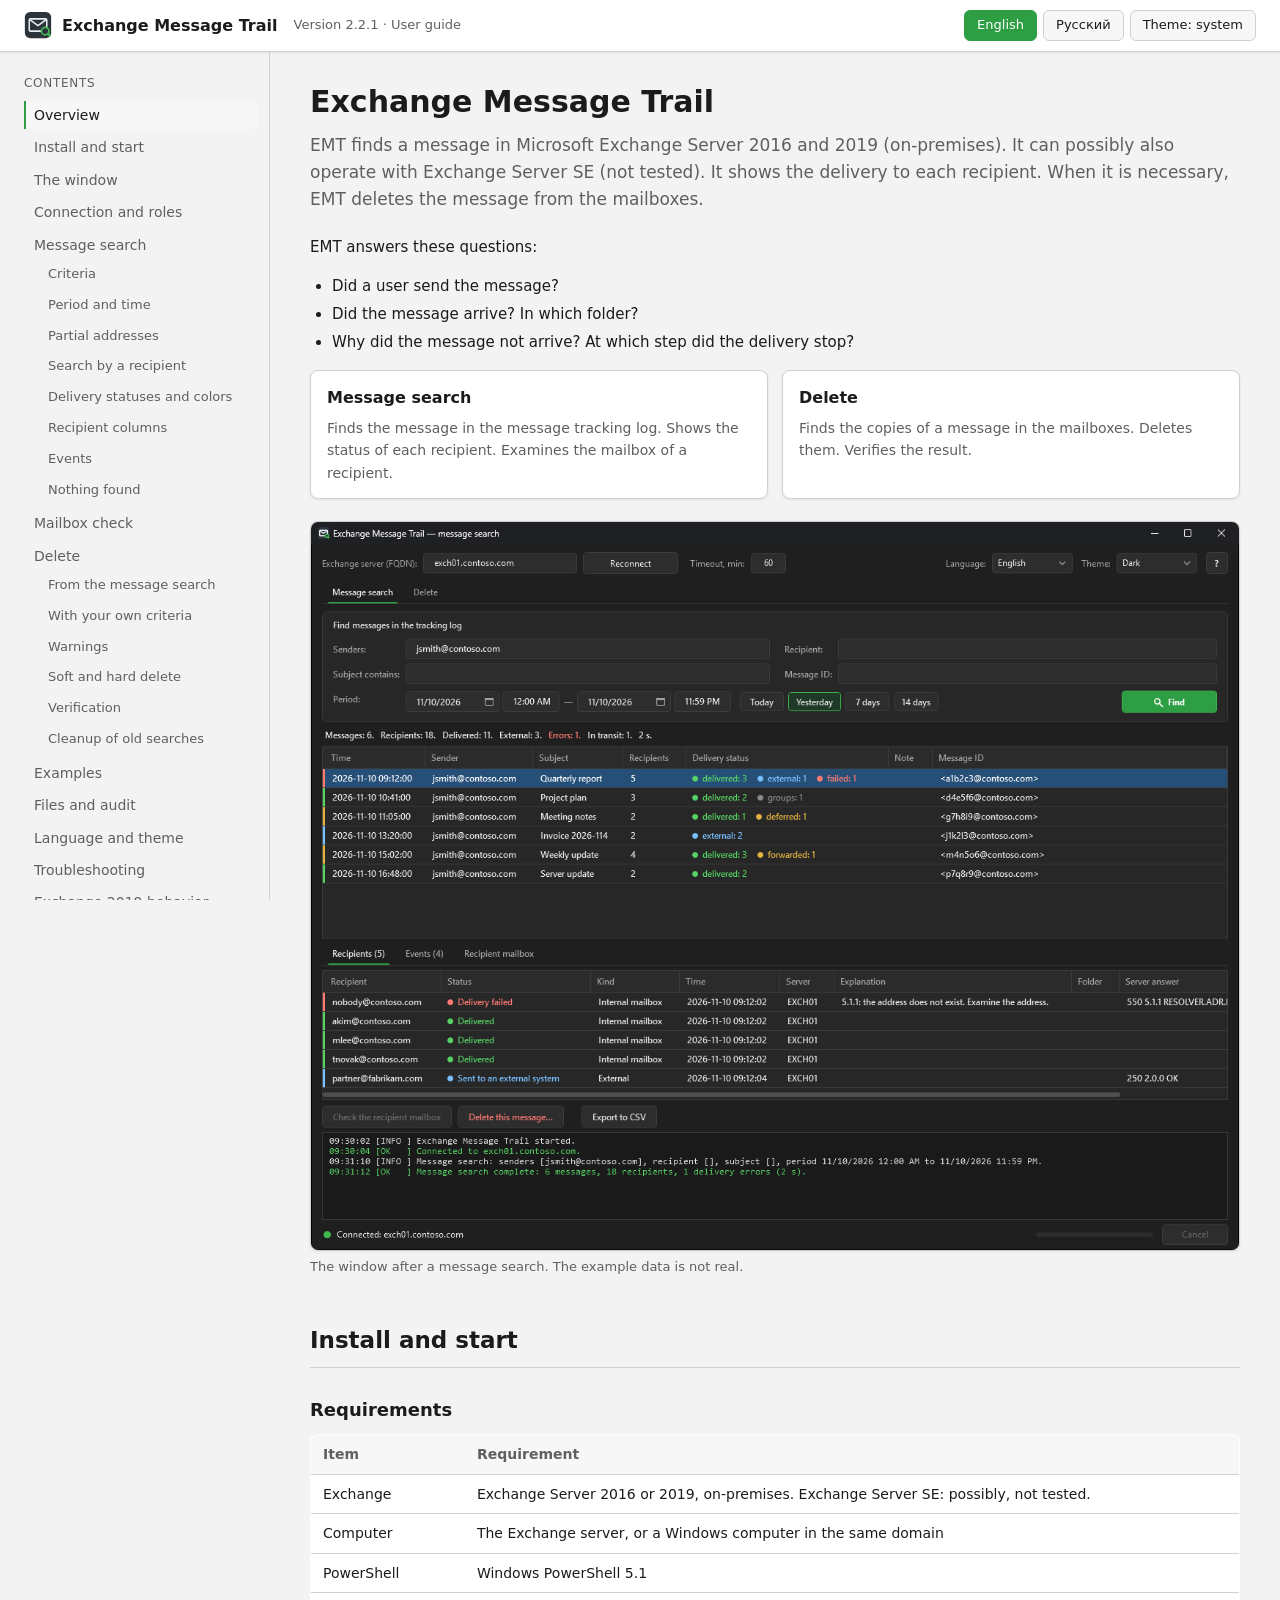
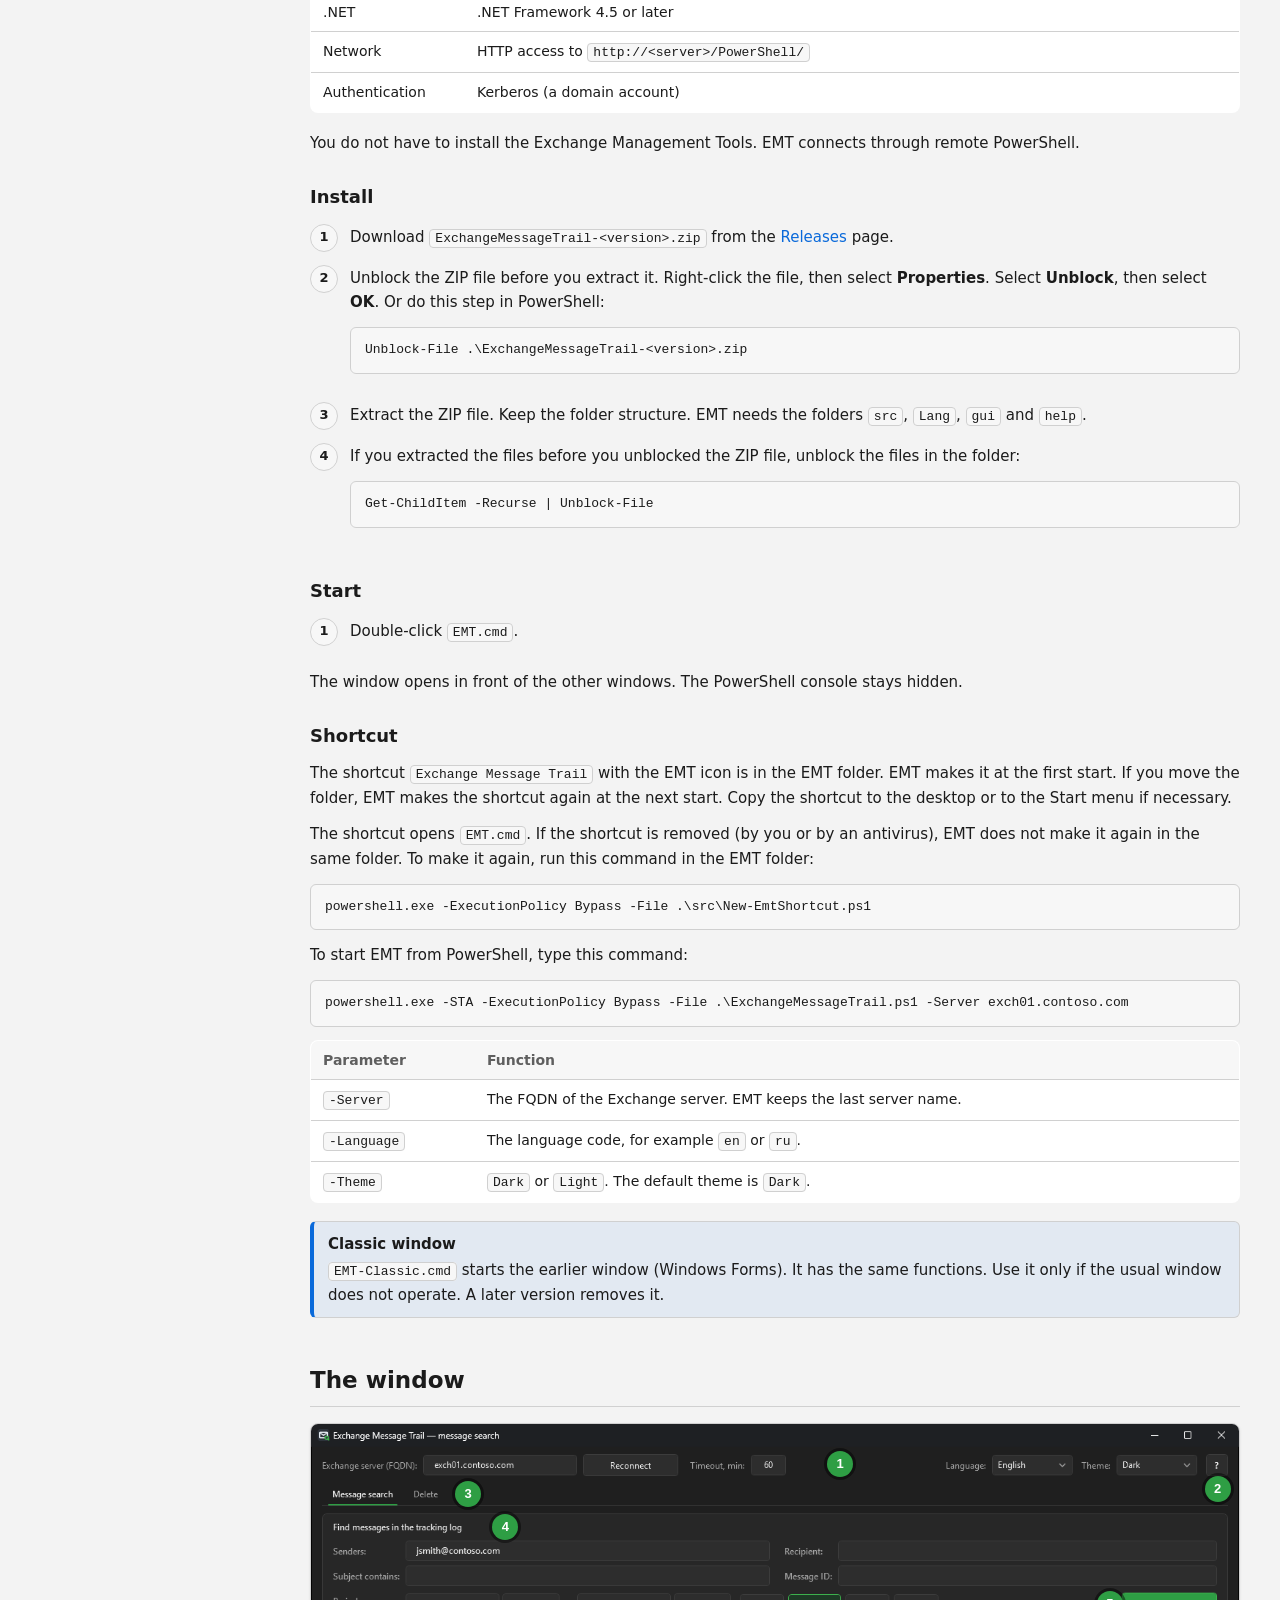
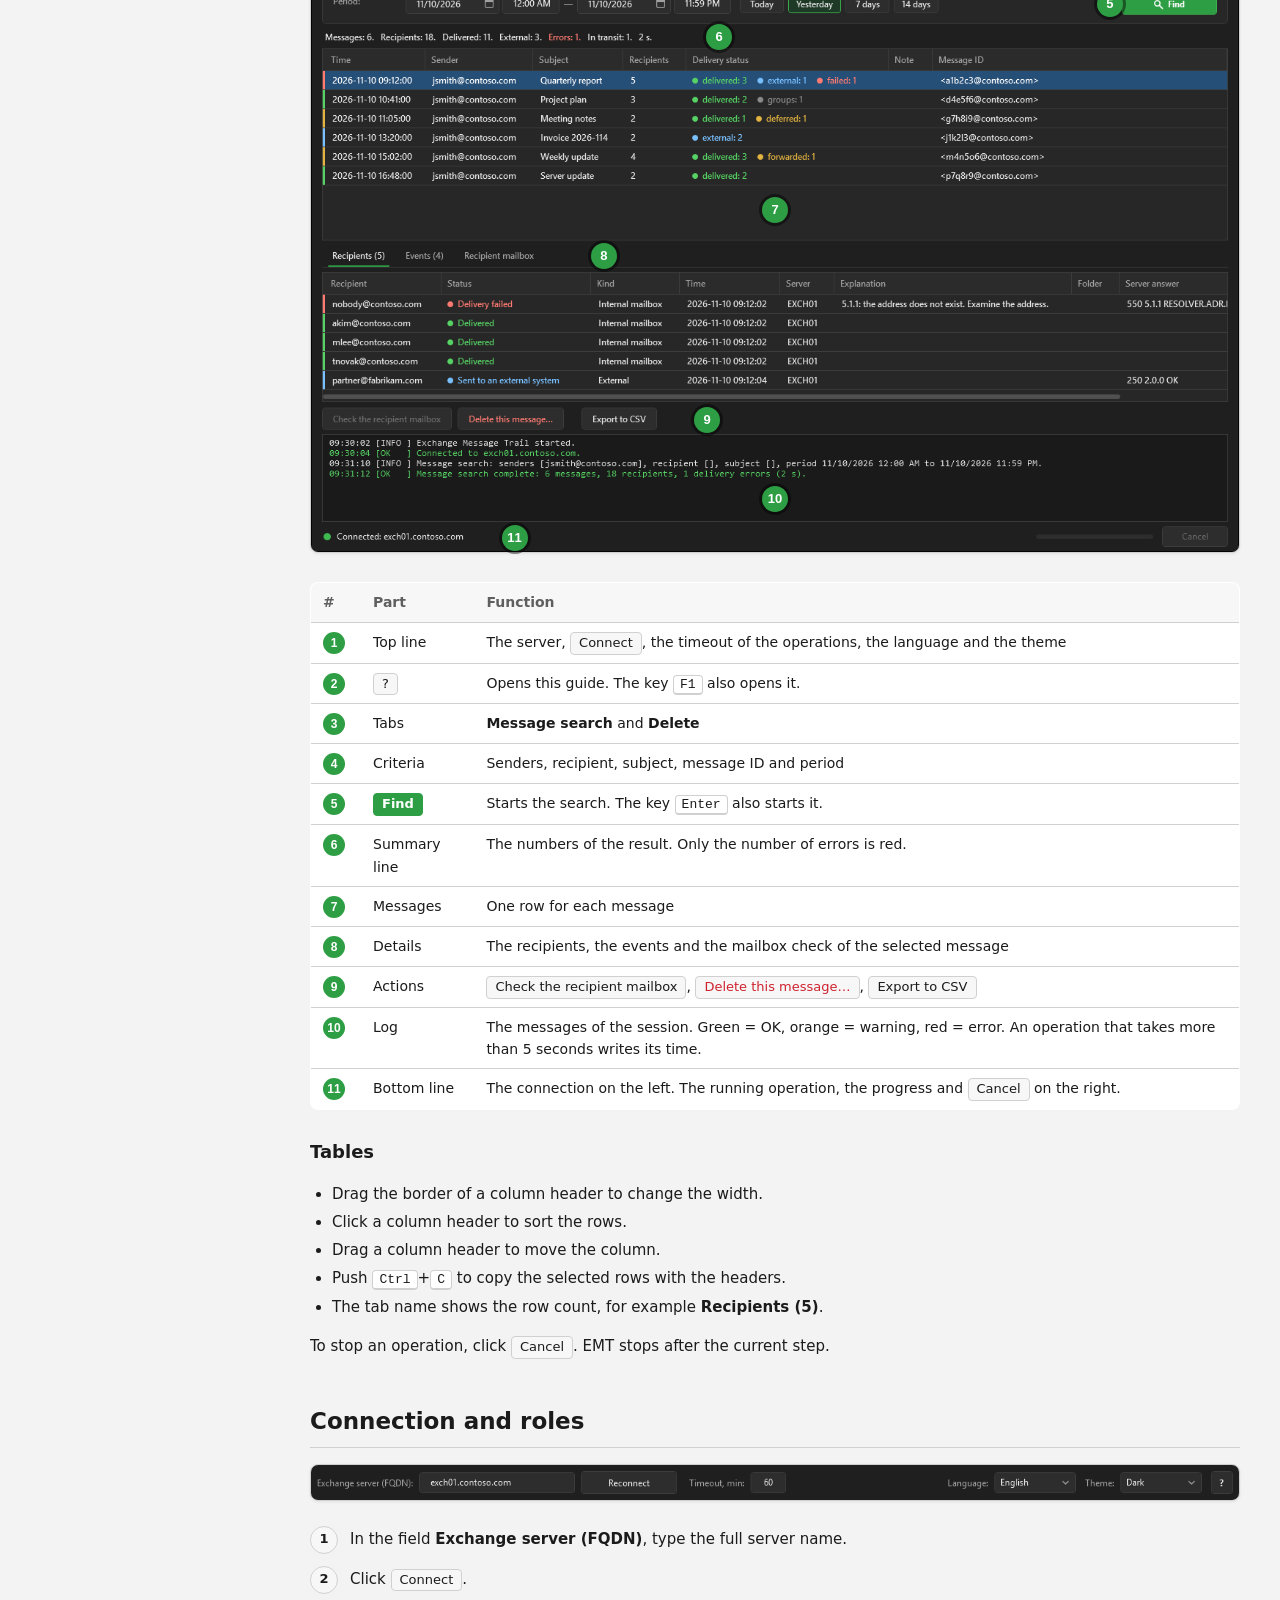
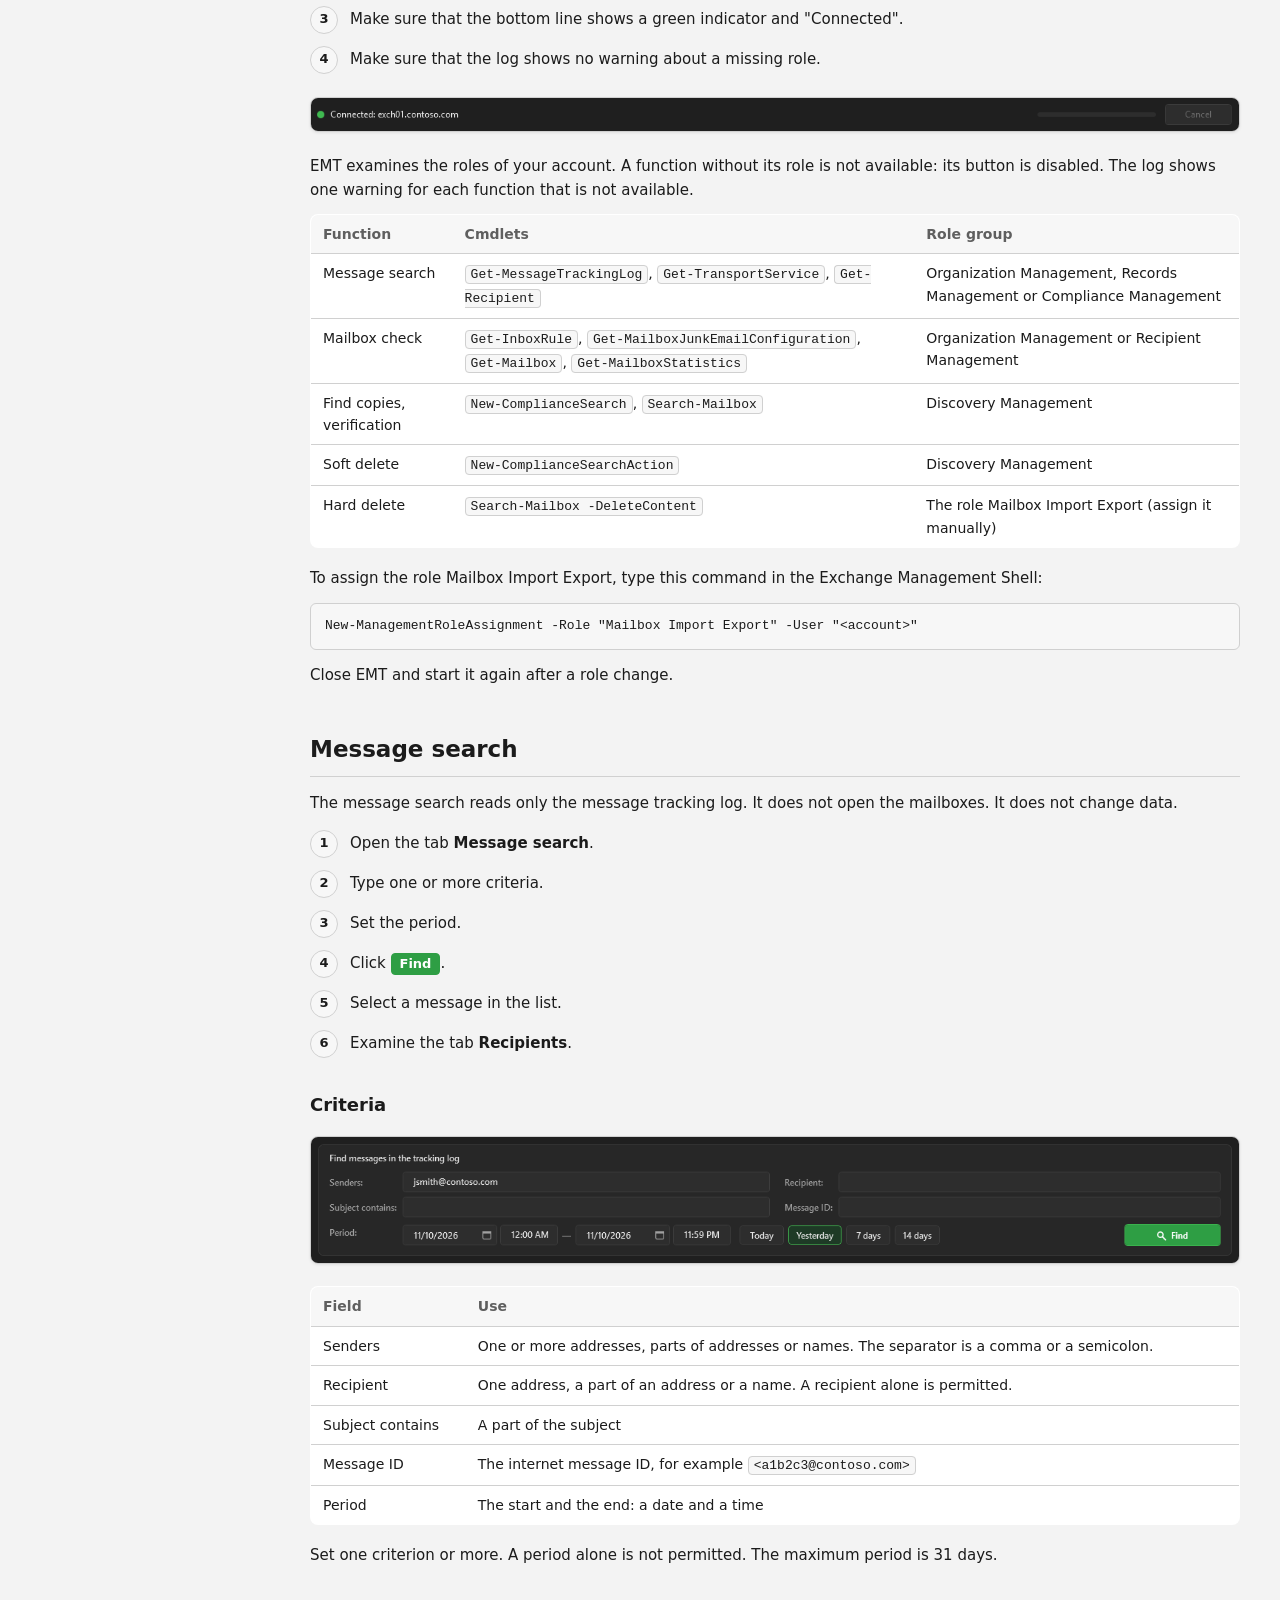
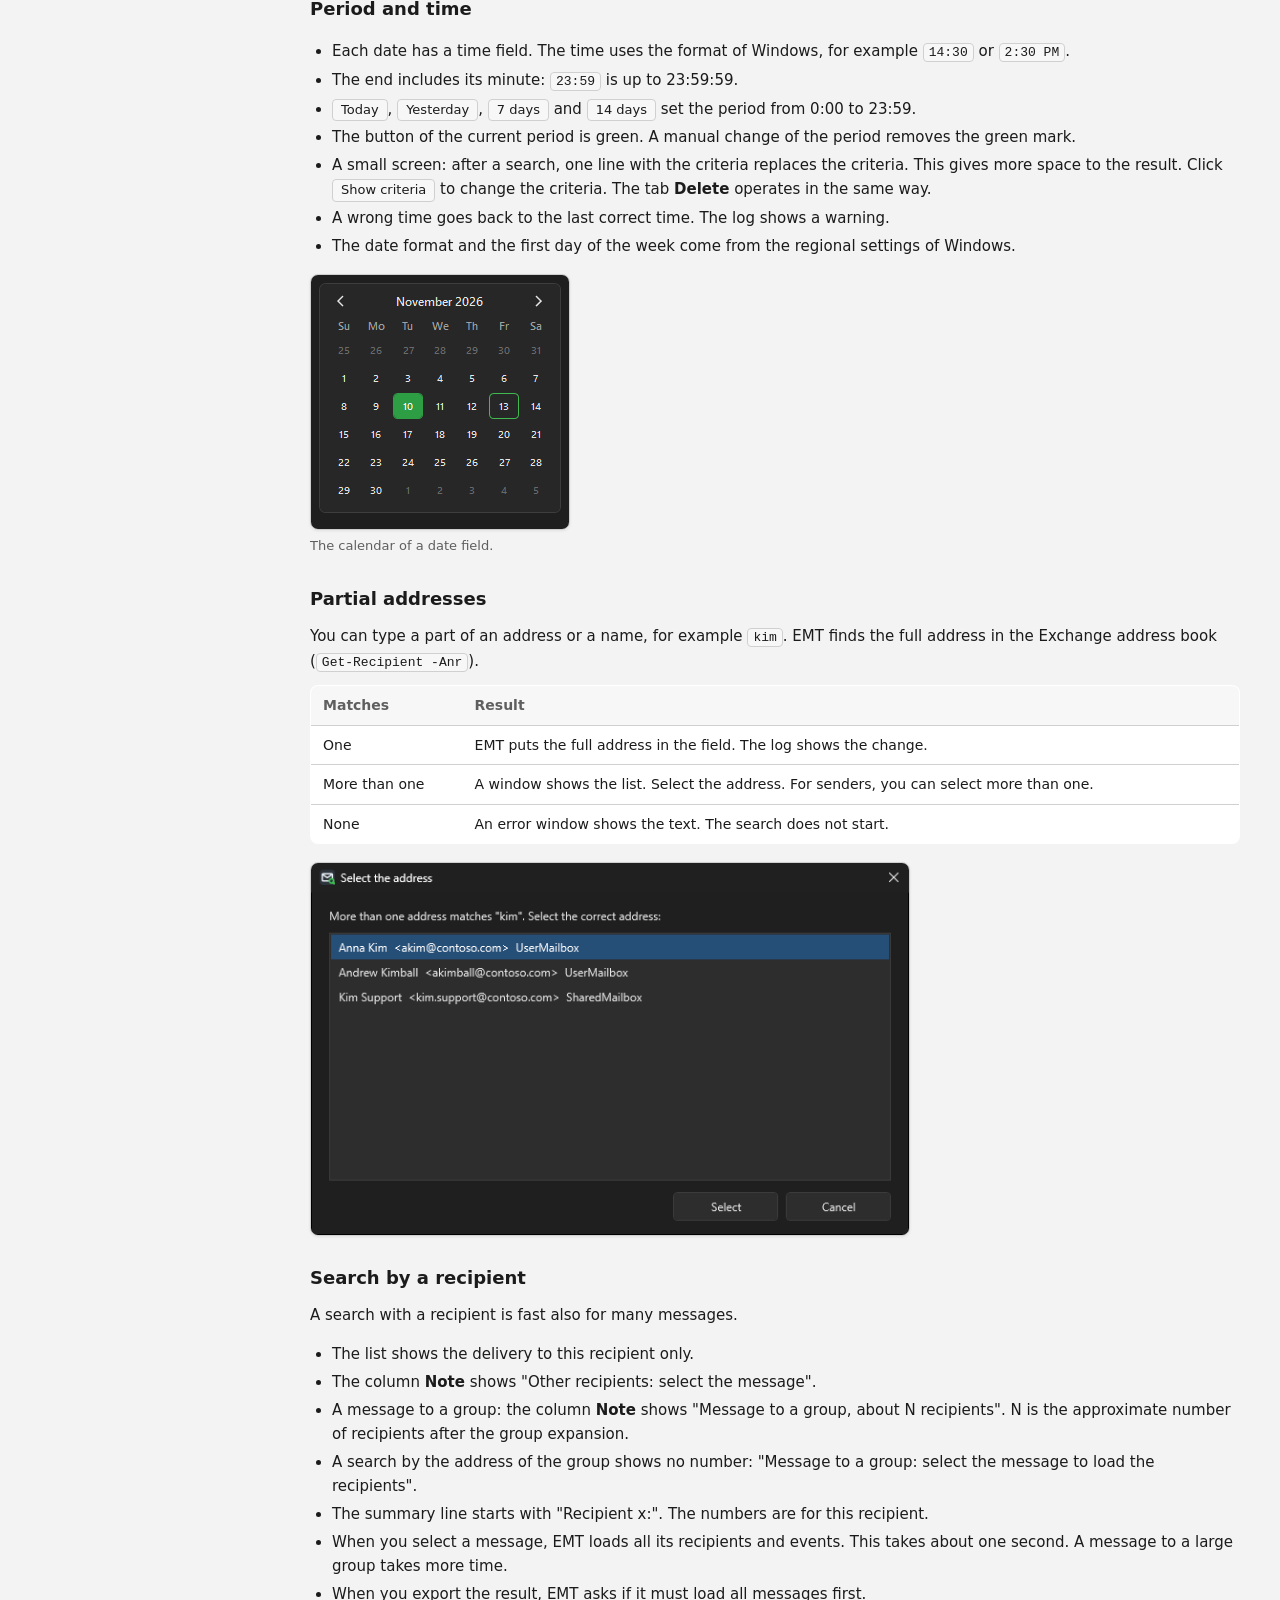
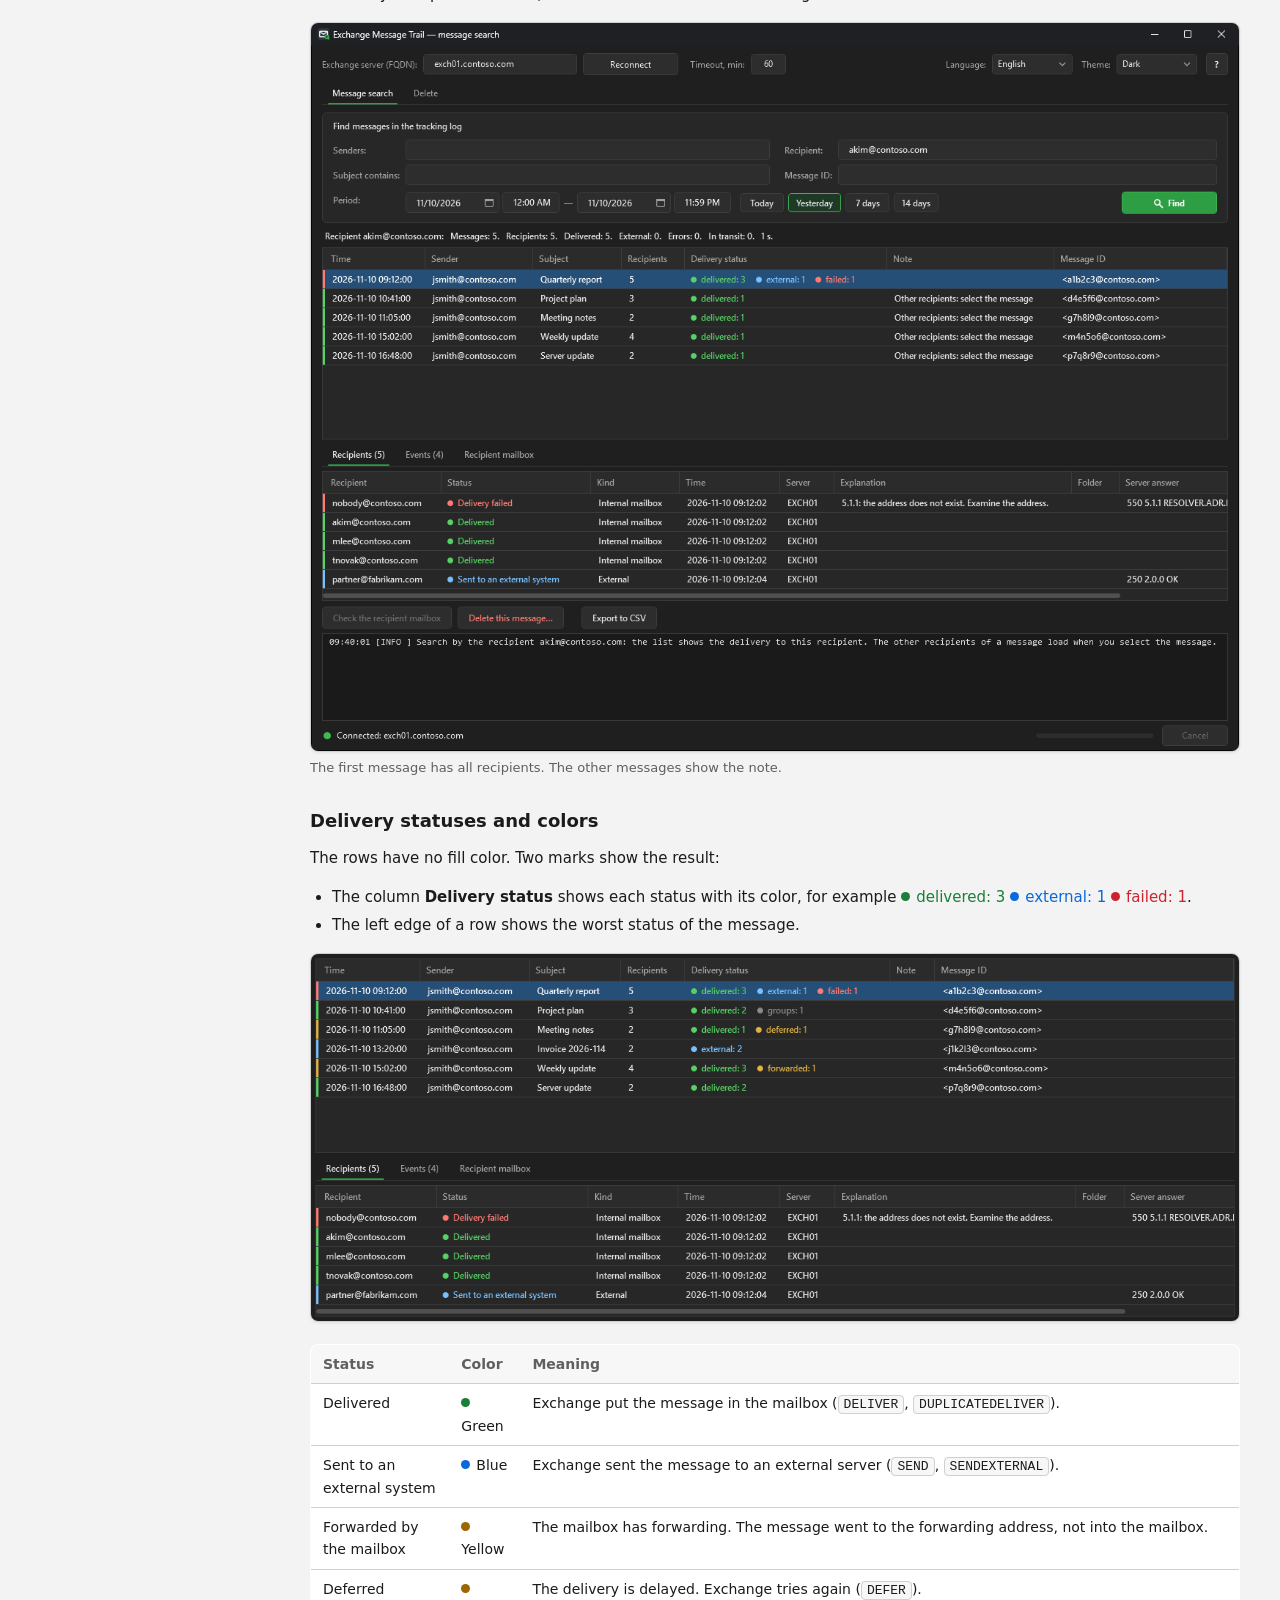
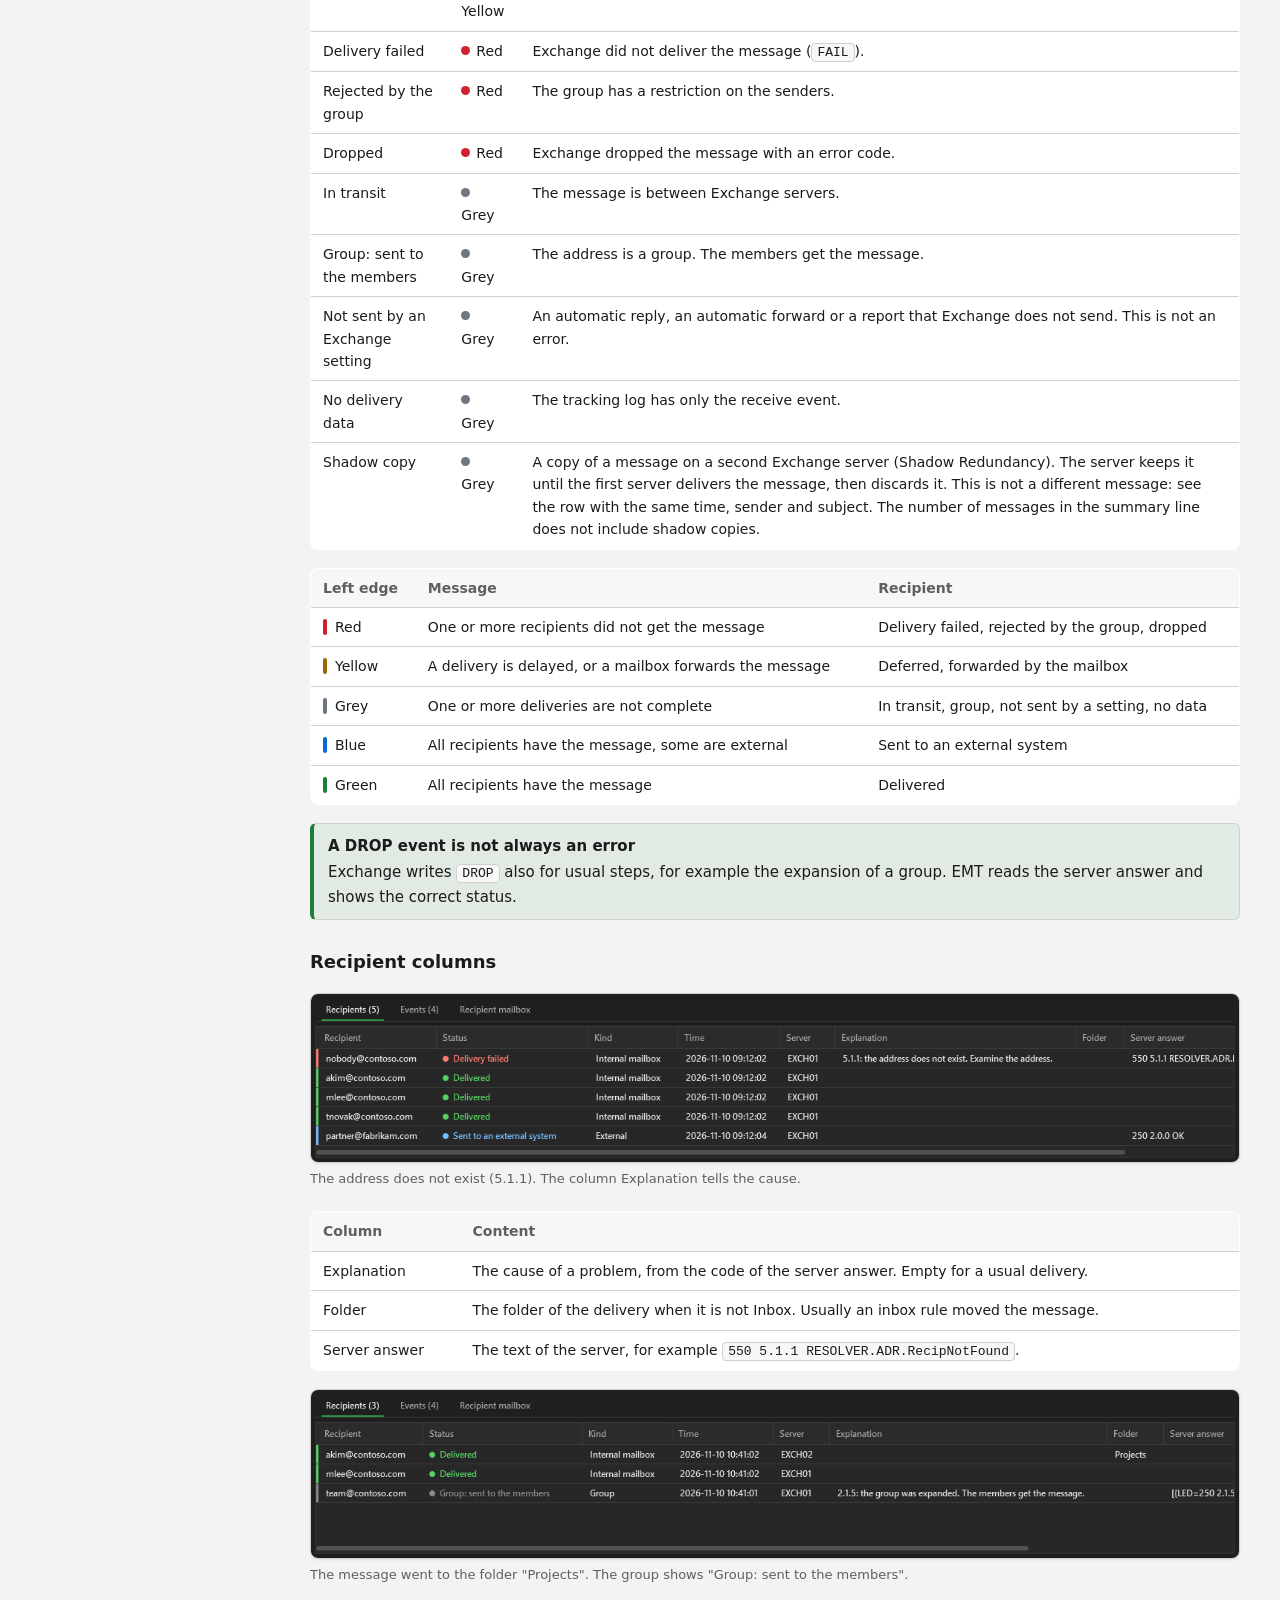
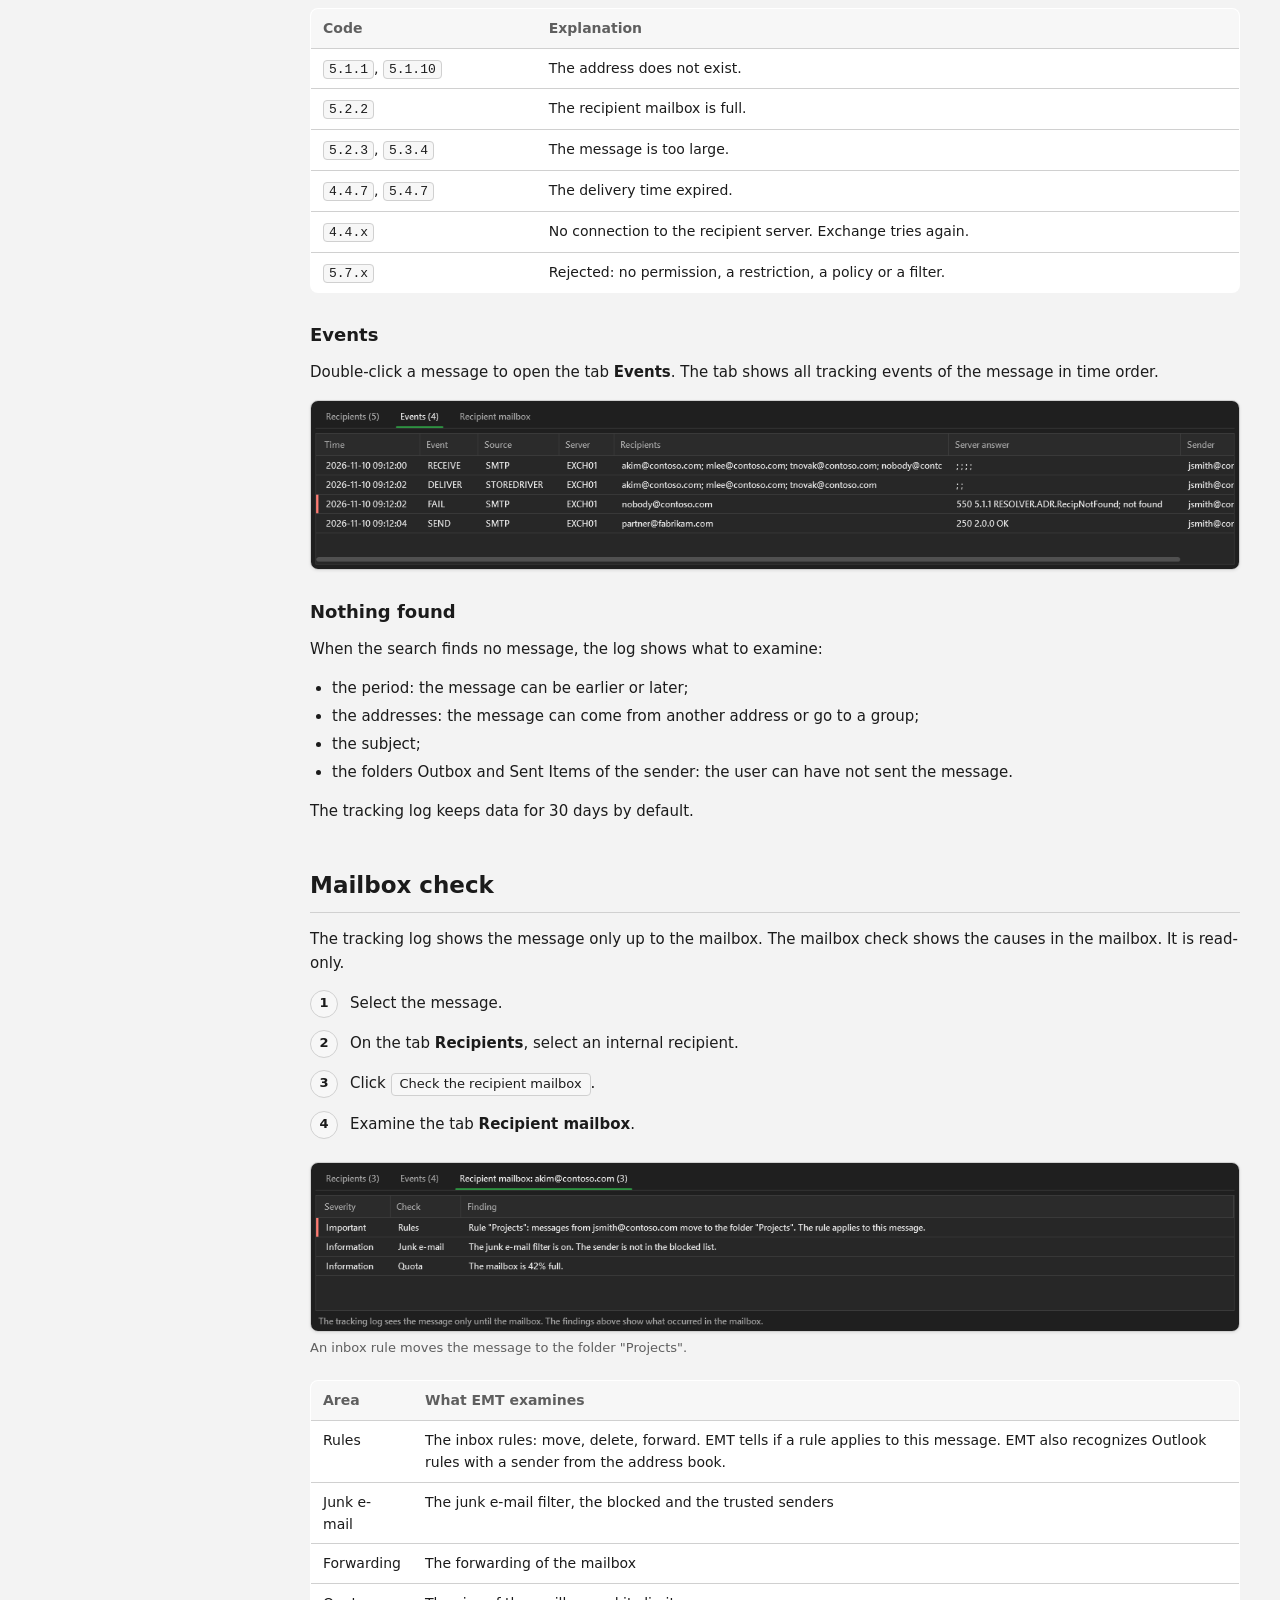
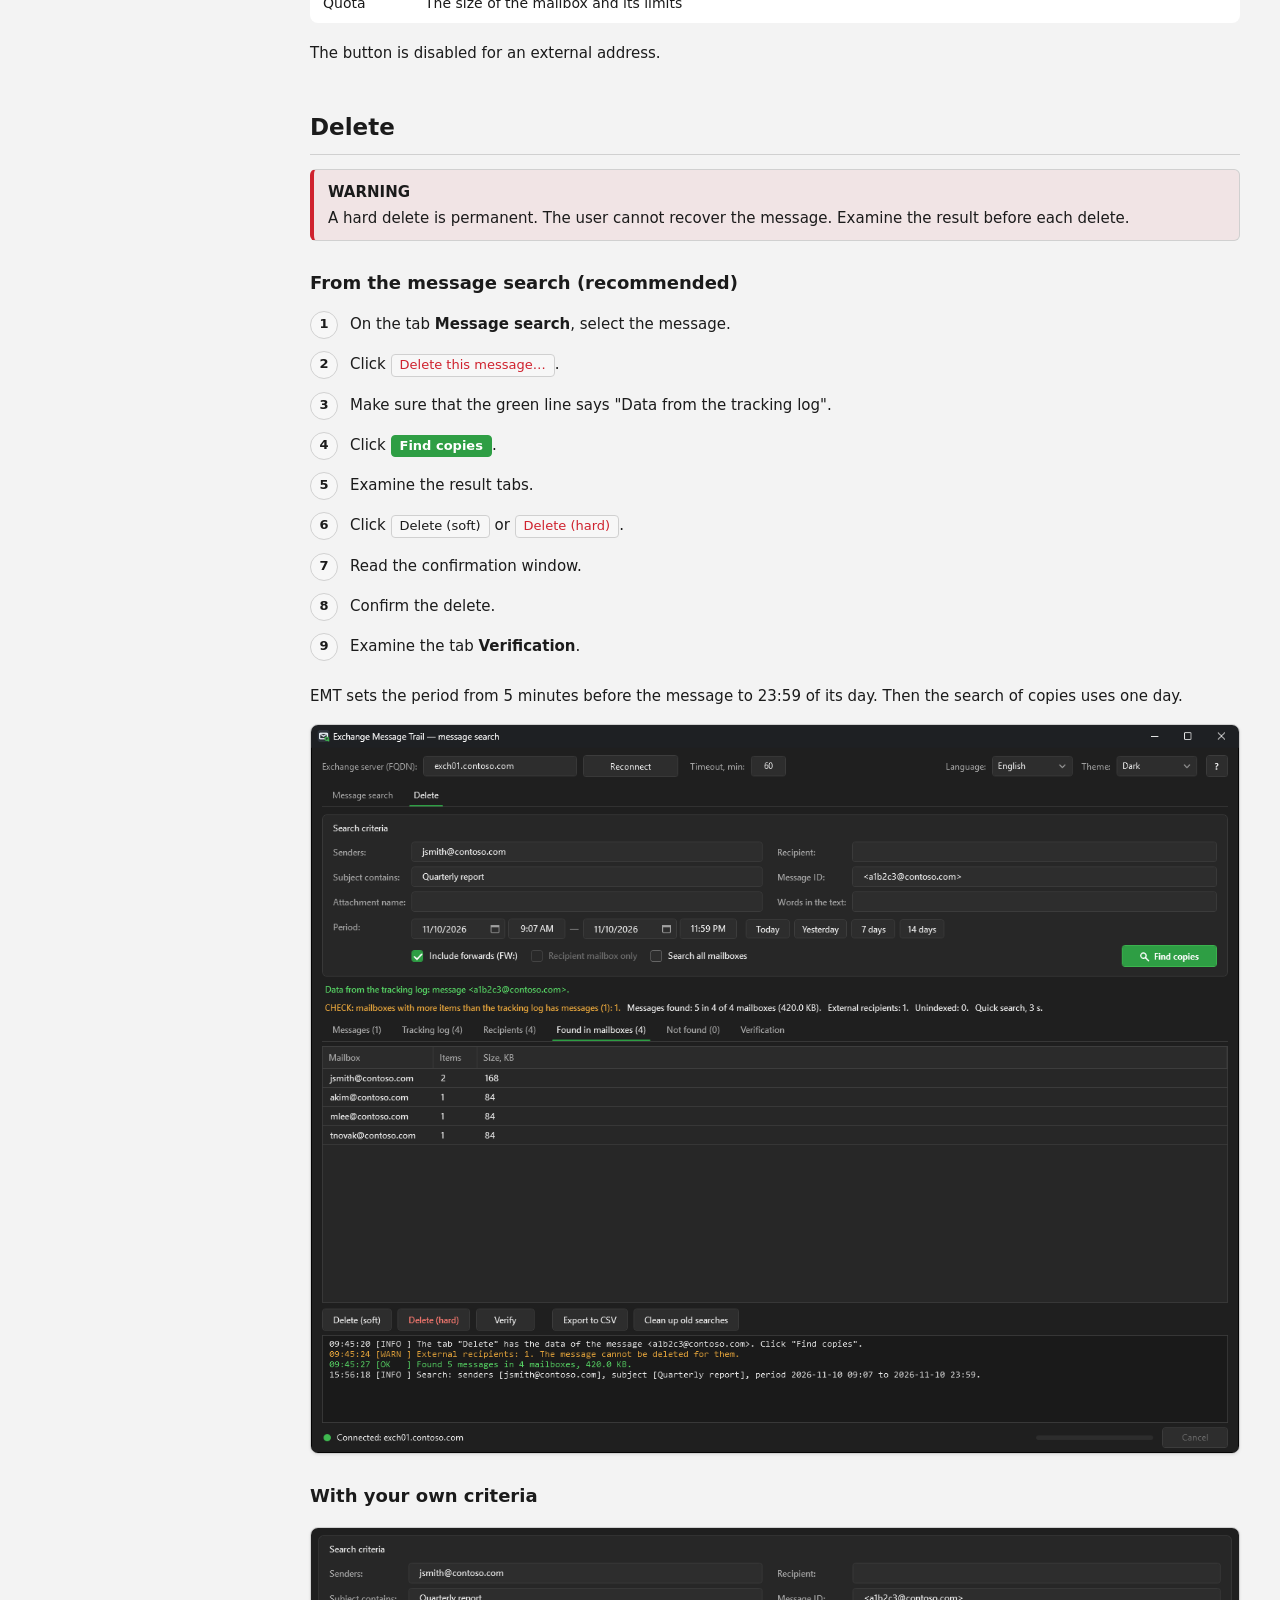
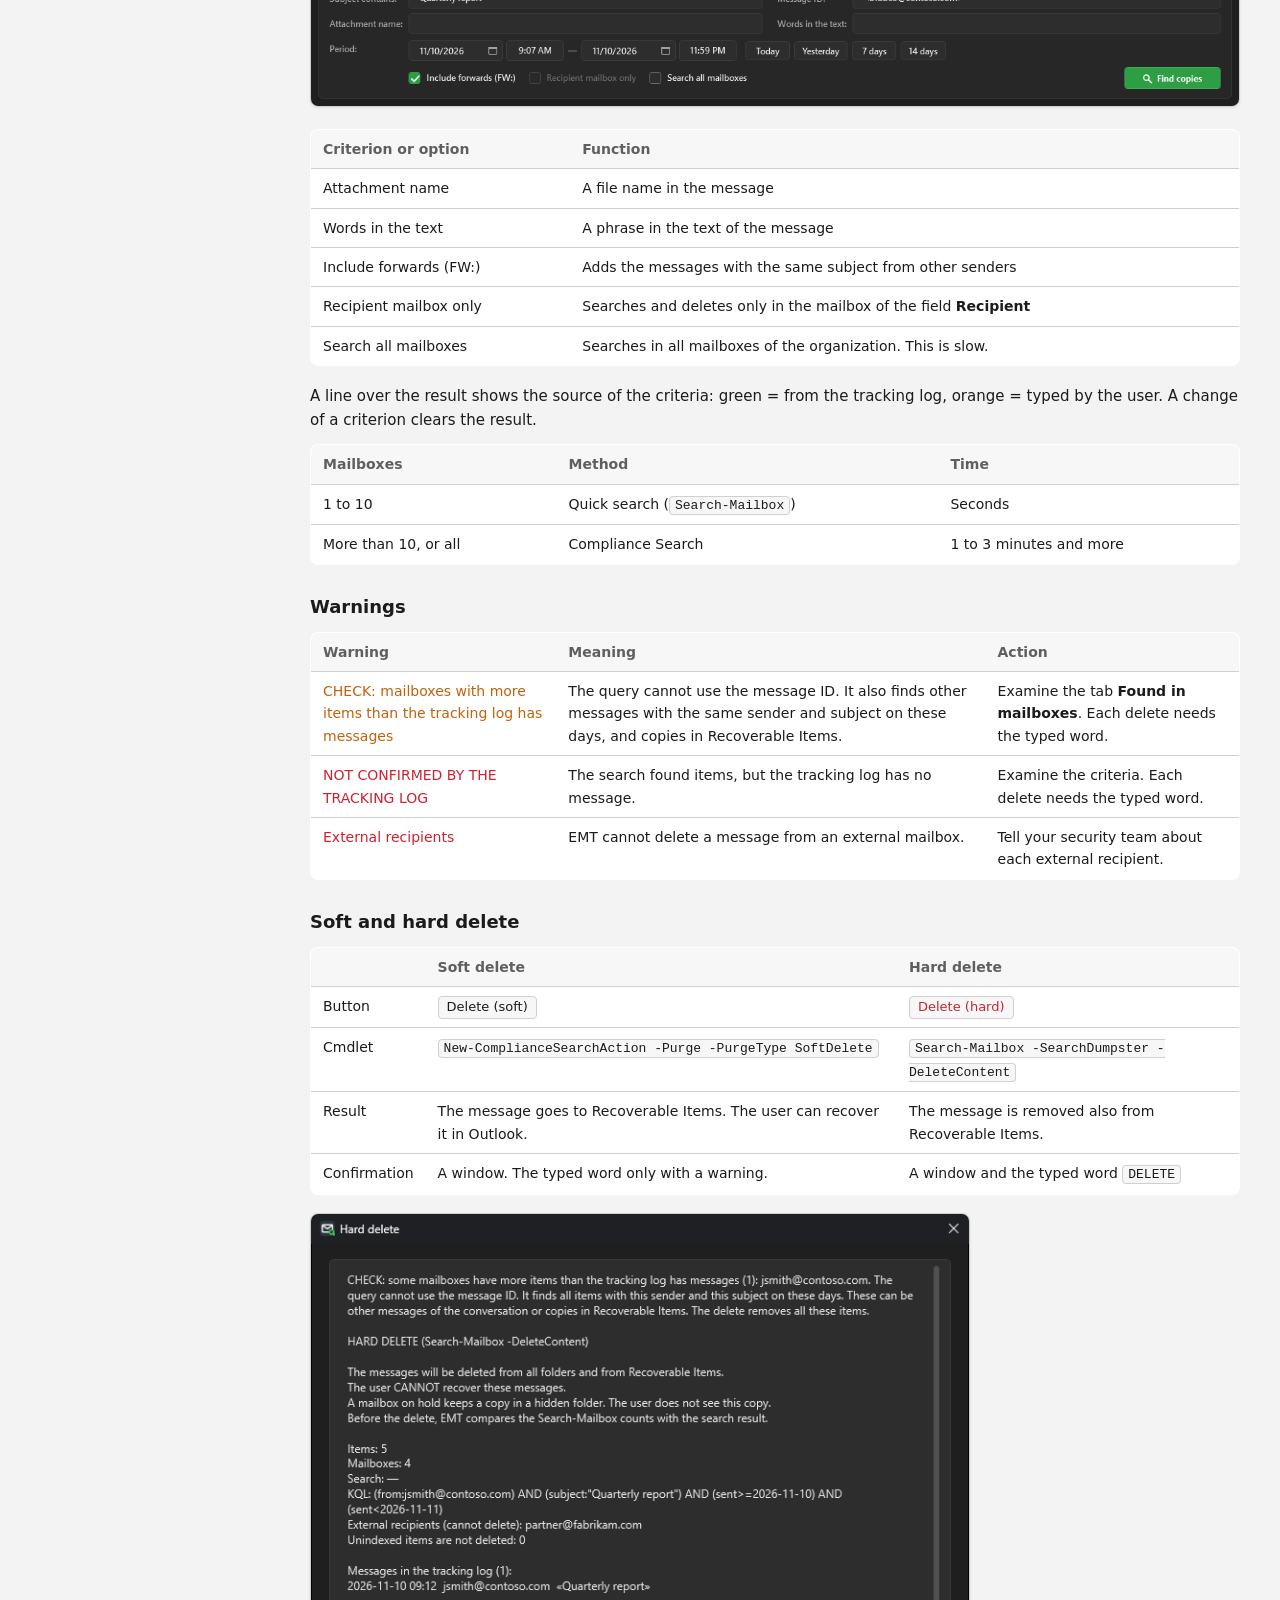
==== commit 294d2202: "Message search: shorter note of a shadow copy (2.2.1)" ====
--- a/help/en.html
+++ b/help/en.html
@@ -3,7 +3,7 @@
 <head>
 <meta charset="utf-8">
 <meta name="viewport" content="width=device-width, initial-scale=1">
-<meta name="emt-version" content="2.2.0">
+<meta name="emt-version" content="2.2.1">
 <title>Exchange Message Trail — User guide</title>
 <link rel="stylesheet" href="help.css">
 <link rel="icon" type="image/svg+xml" href="img/emt.svg">
@@ -12,7 +12,7 @@
 <body>
 <header class="top">
   <div class="logo"><img src="img/emt.svg" class="mark" alt="">Exchange Message Trail</div>
-  <span class="version">Version 2.2.0 · User guide</span>
+  <span class="version">Version 2.2.1 · User guide</span>
   <span class="spacer"></span>
   <div class="switch">
     <a class="active" href="en.html">English</a>
@@ -625,7 +625,7 @@
     <p>Make sure that the network is <b>TON</b>. A transfer in a different network is lost.</p>
   </div>
   <footer>
-    <p>Exchange Message Trail 2.2.0 · The screenshots show example data (contoso), not real data.</p>
+    <p>Exchange Message Trail 2.2.1 · The screenshots show example data (contoso), not real data.</p>
     <p>Microsoft, Exchange and Windows are trademarks of the Microsoft group of companies. EMT is not affiliated with Microsoft.</p>
   </footer>
 </section>
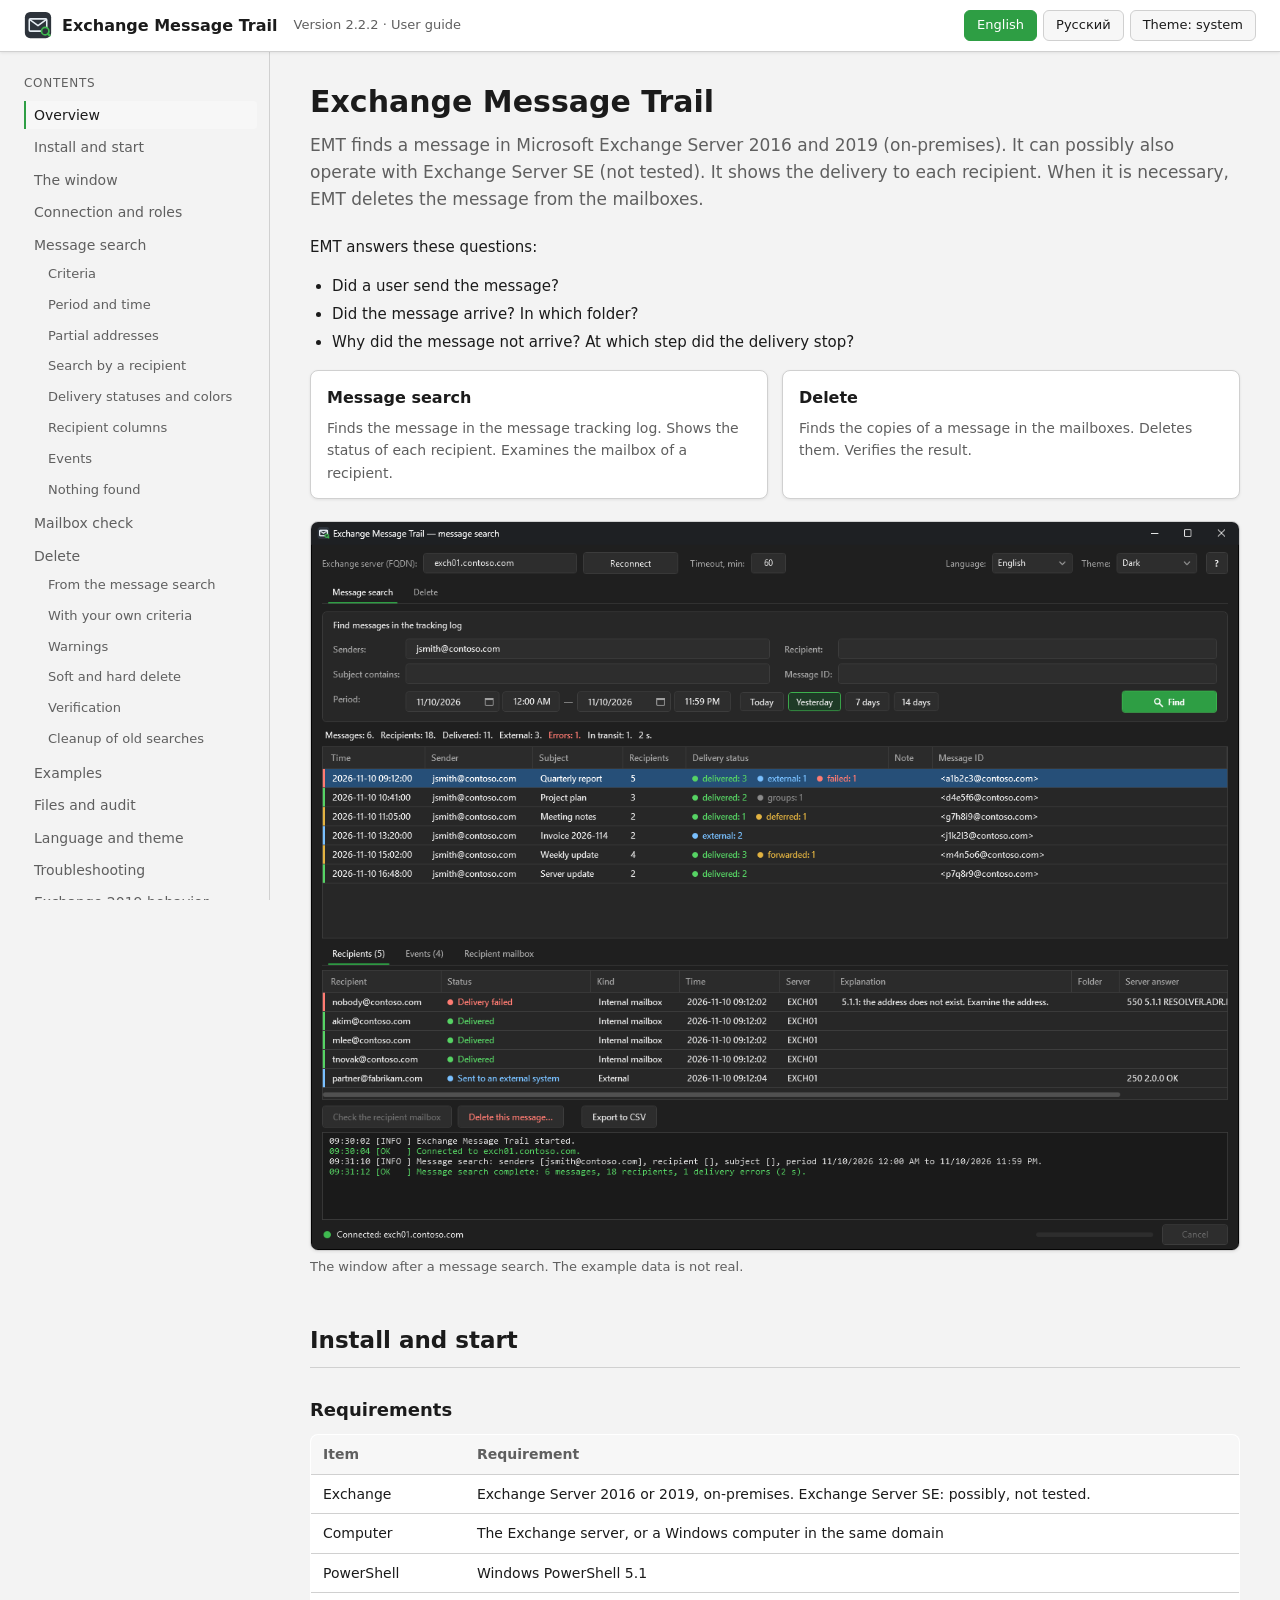
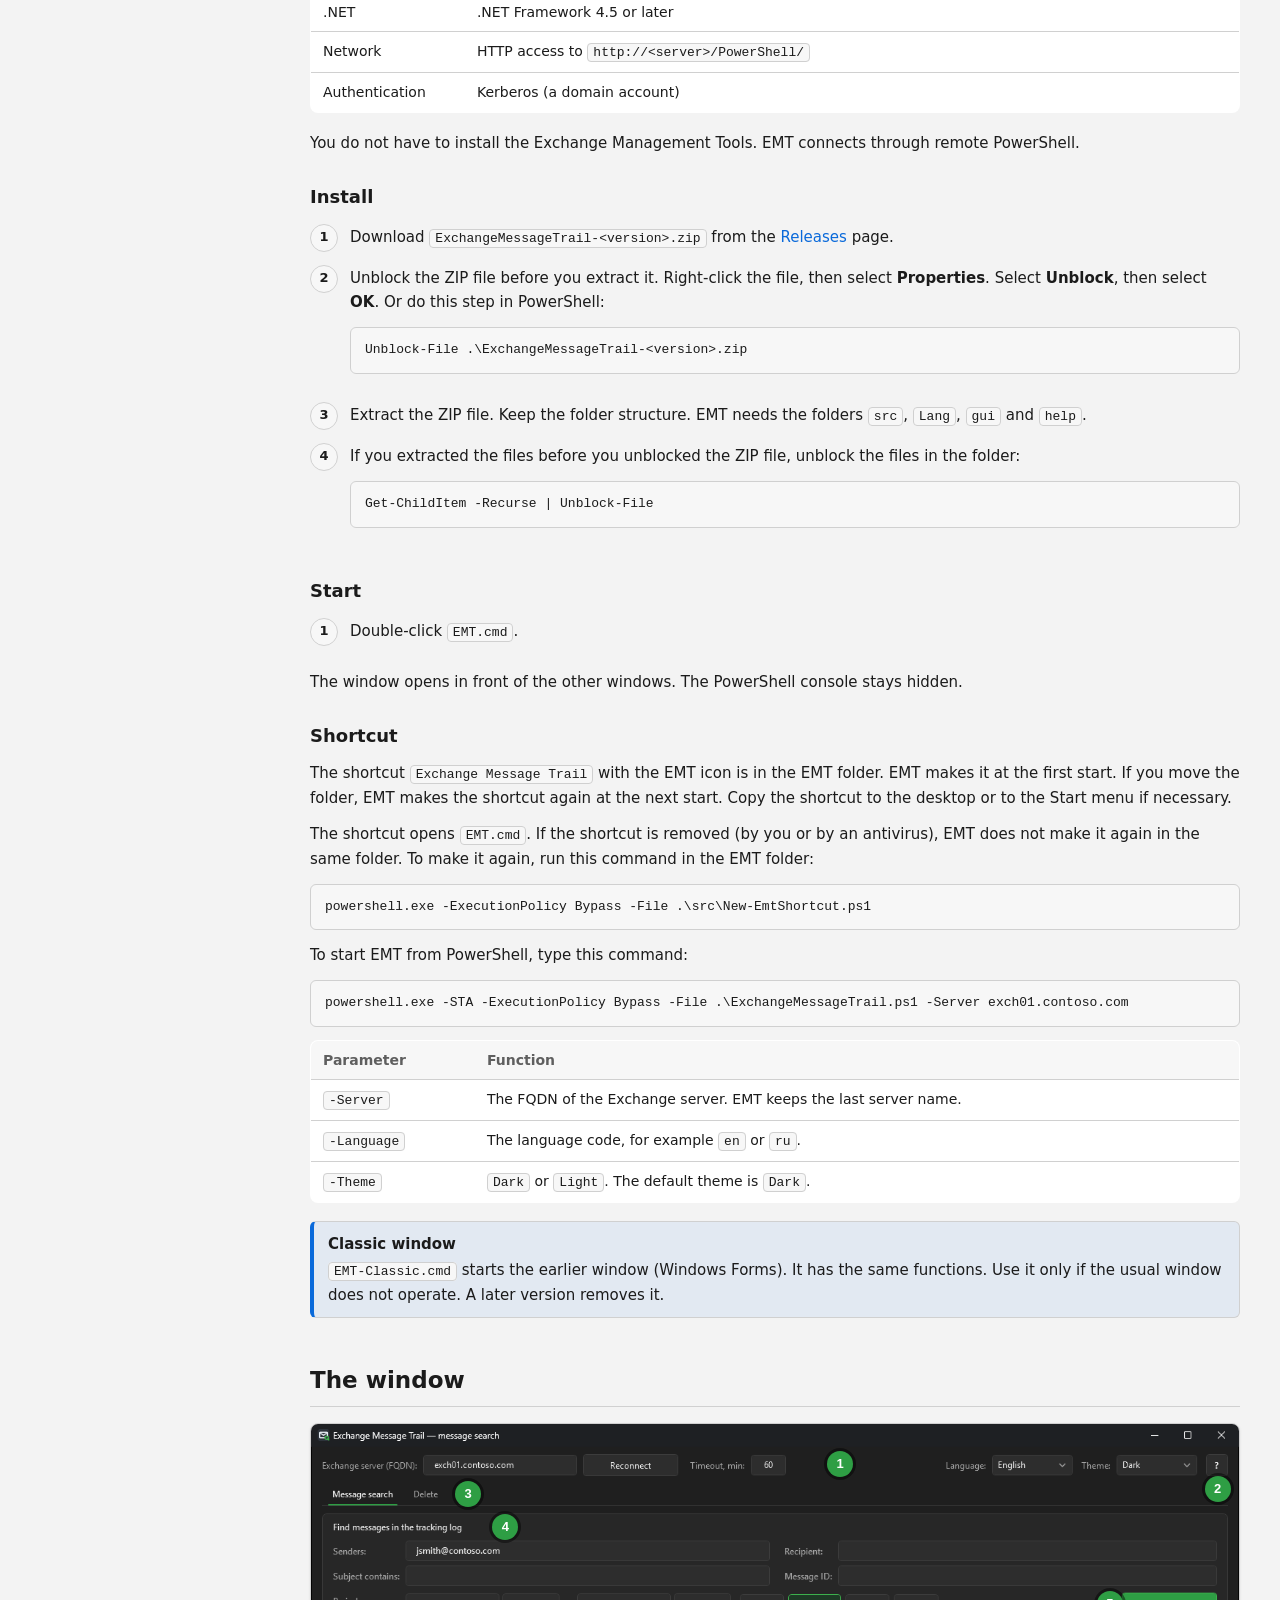
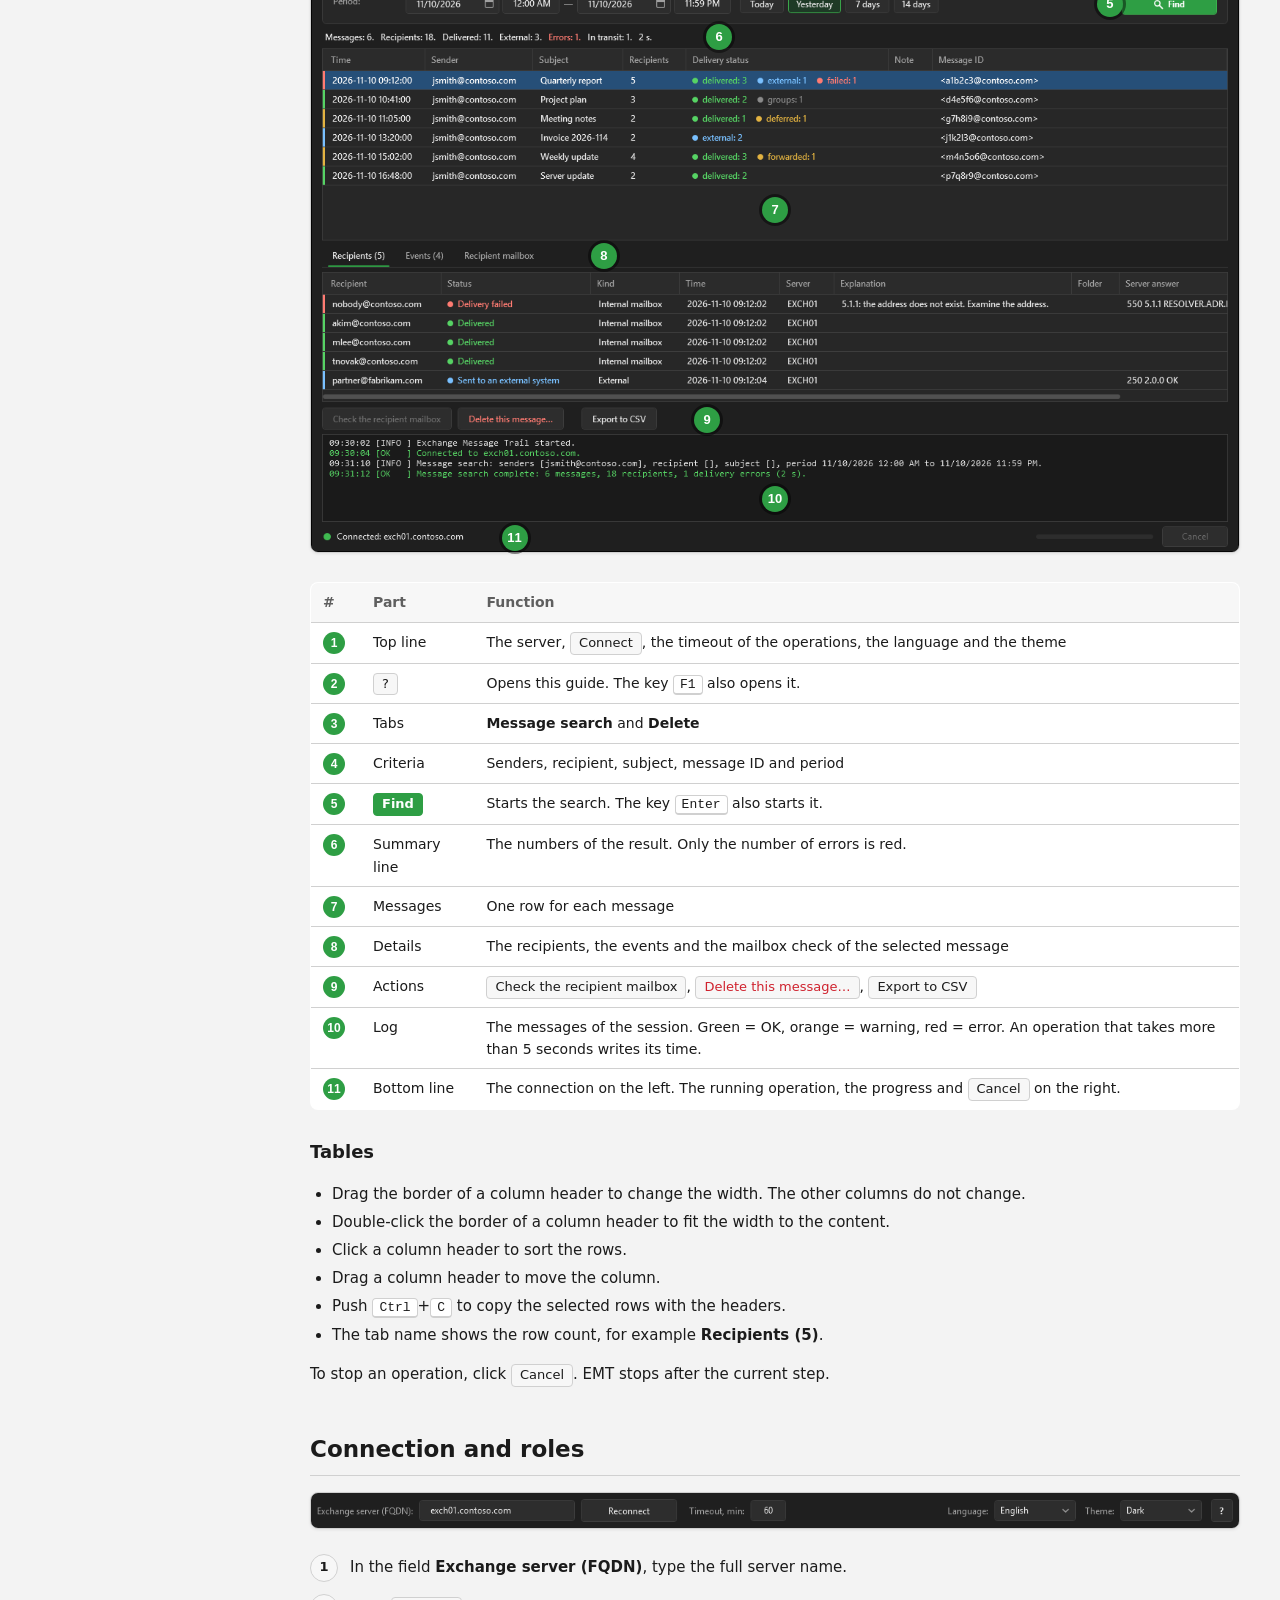
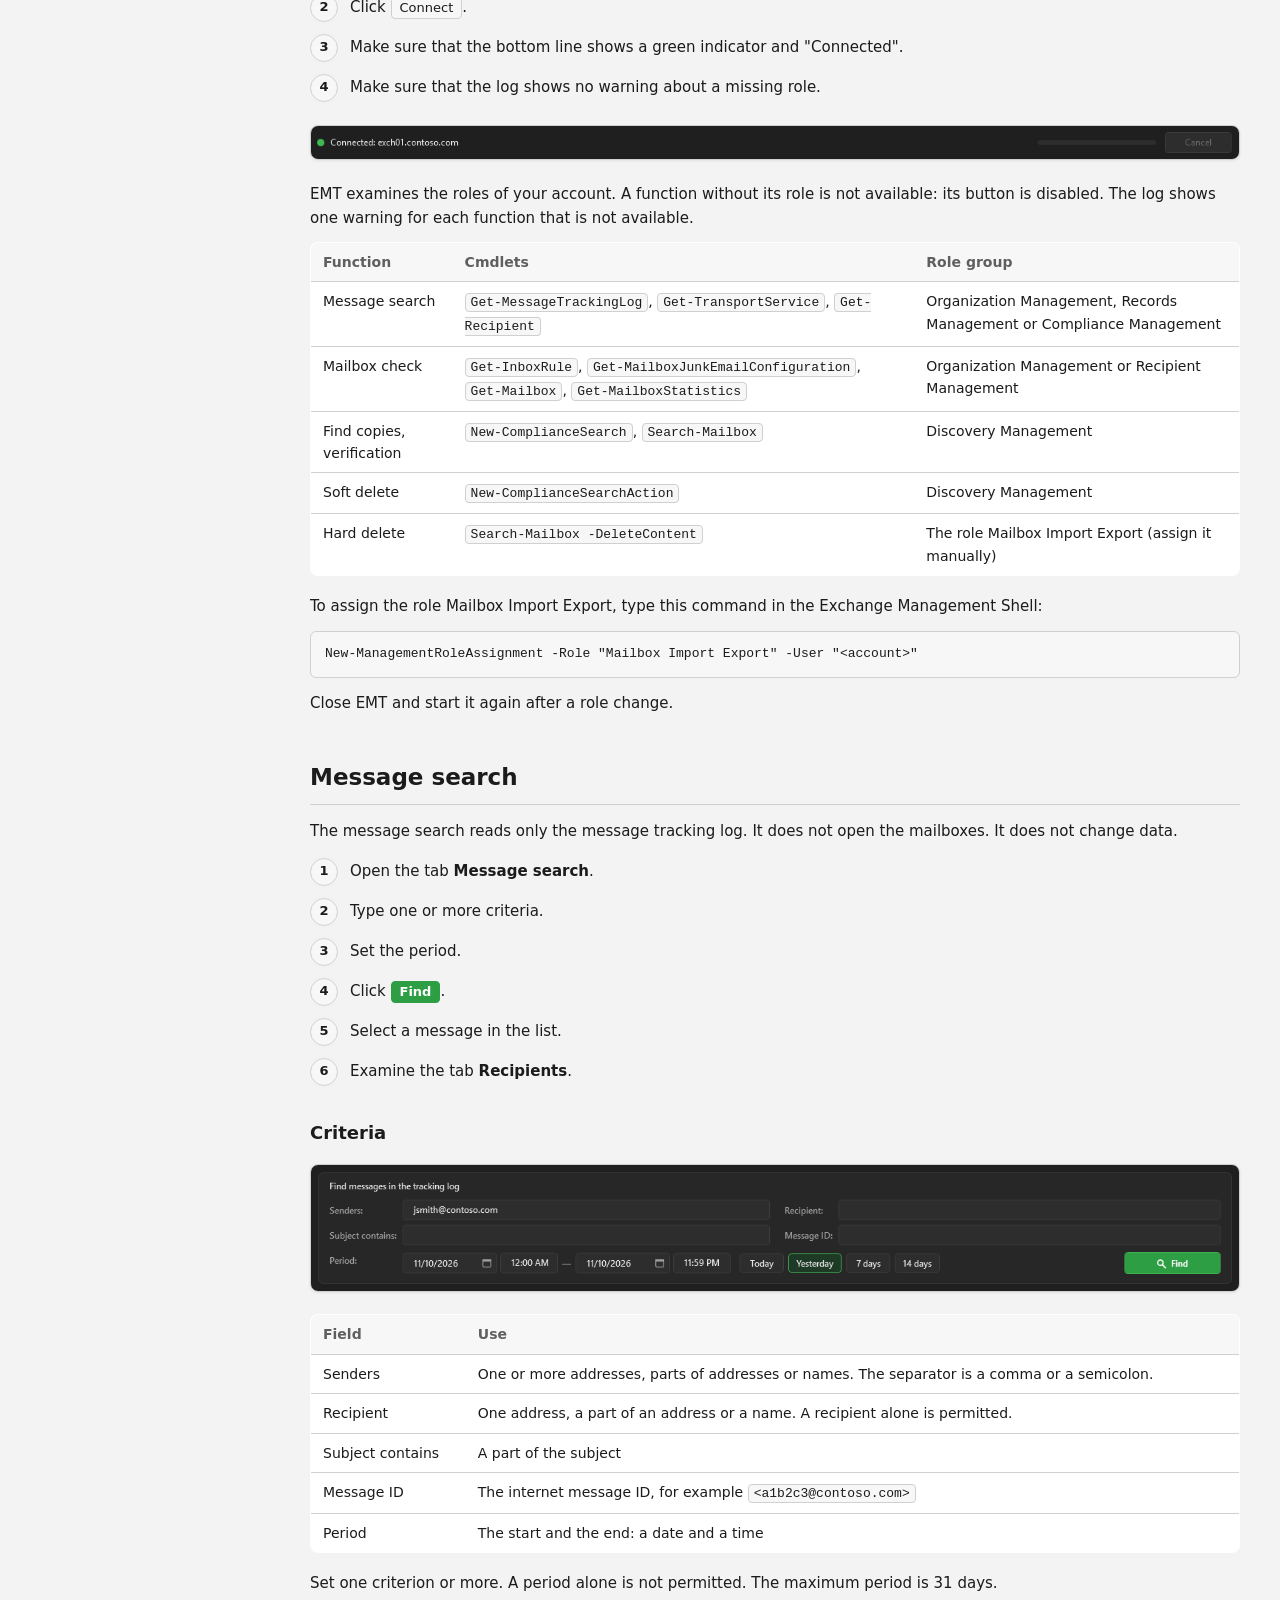
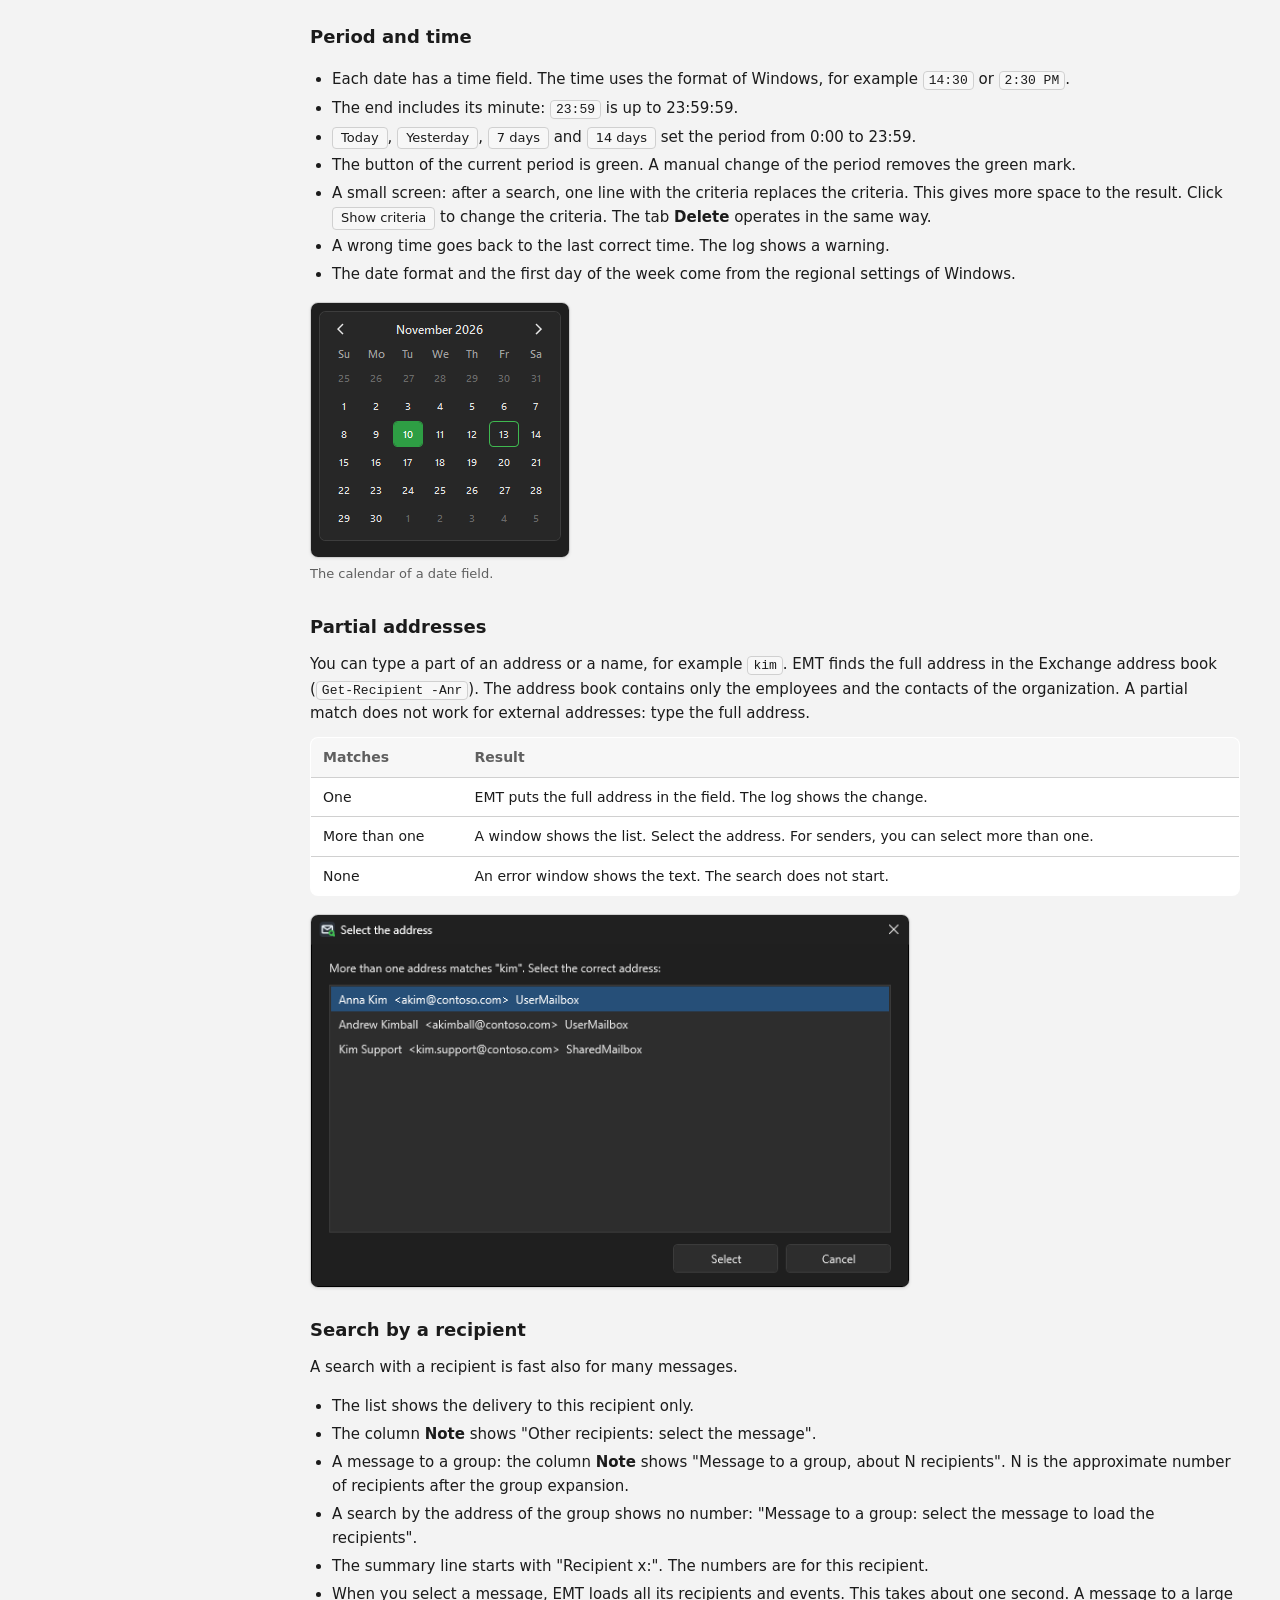
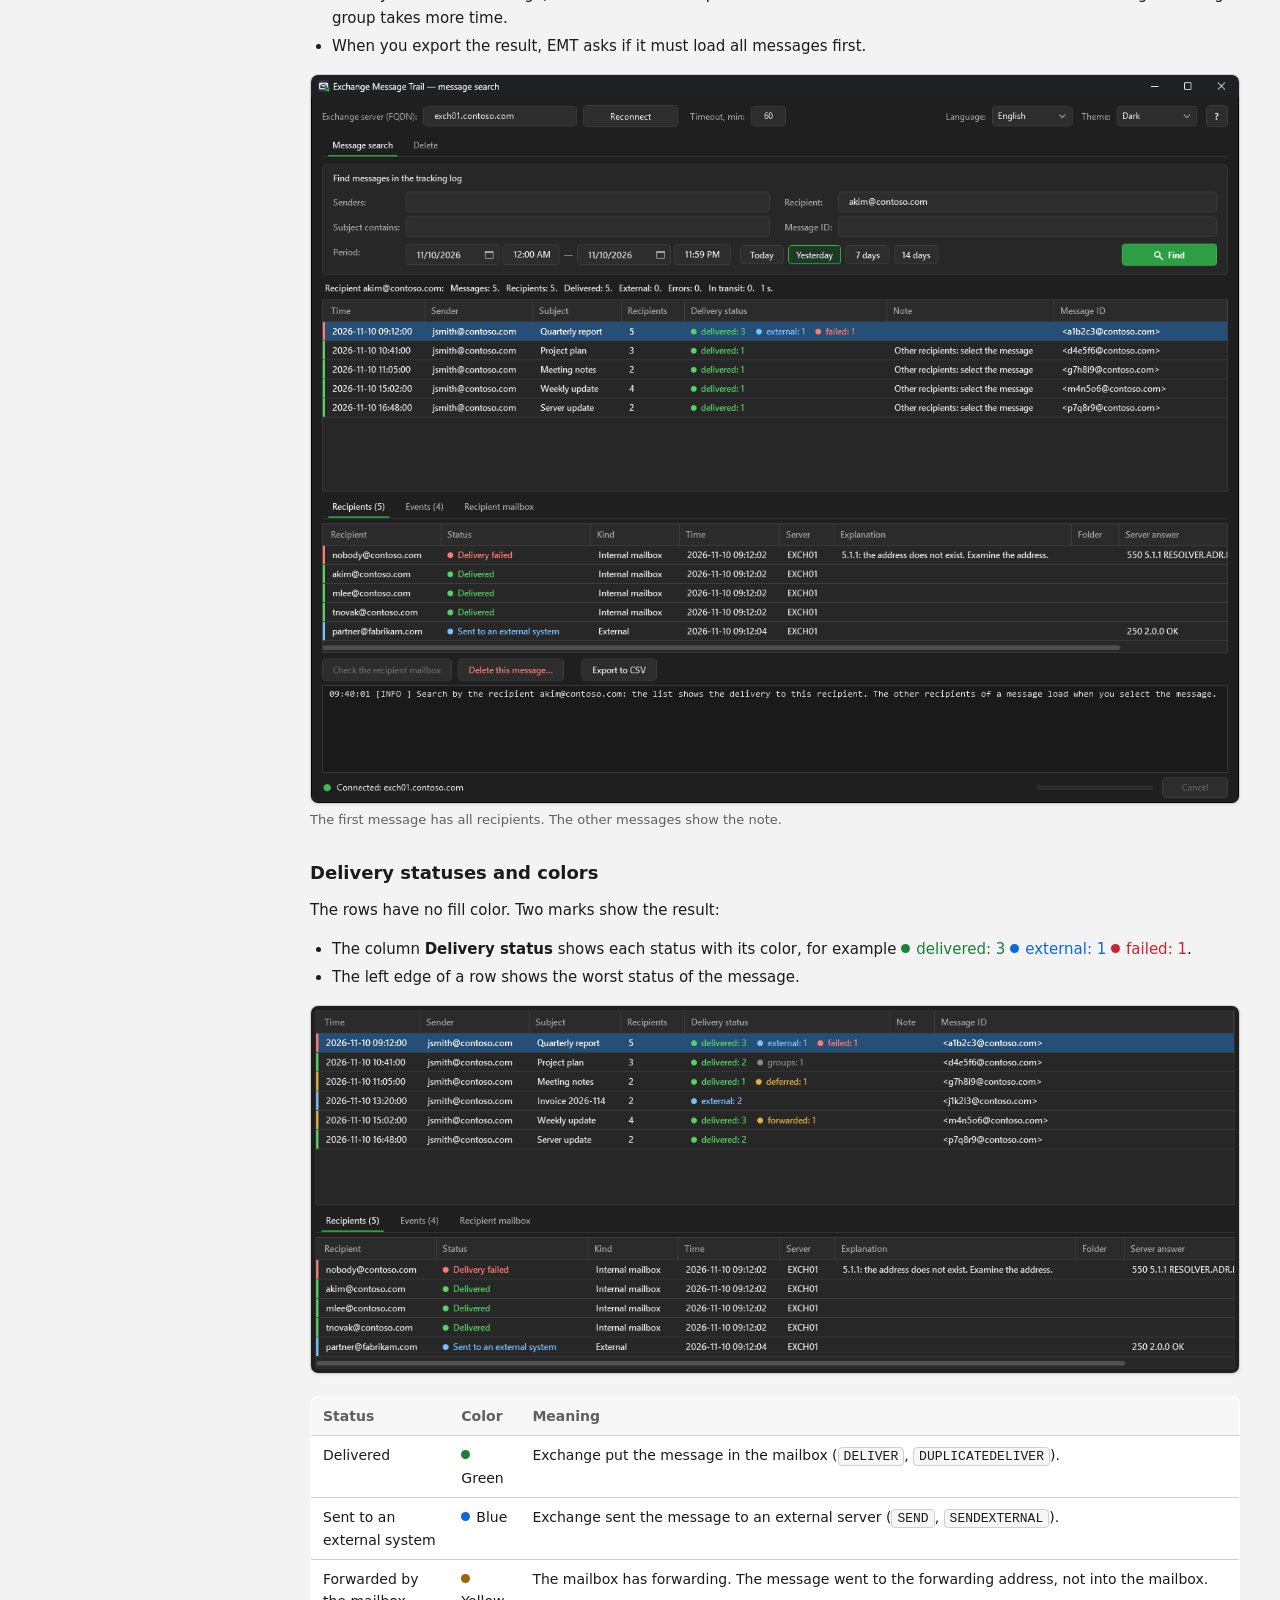
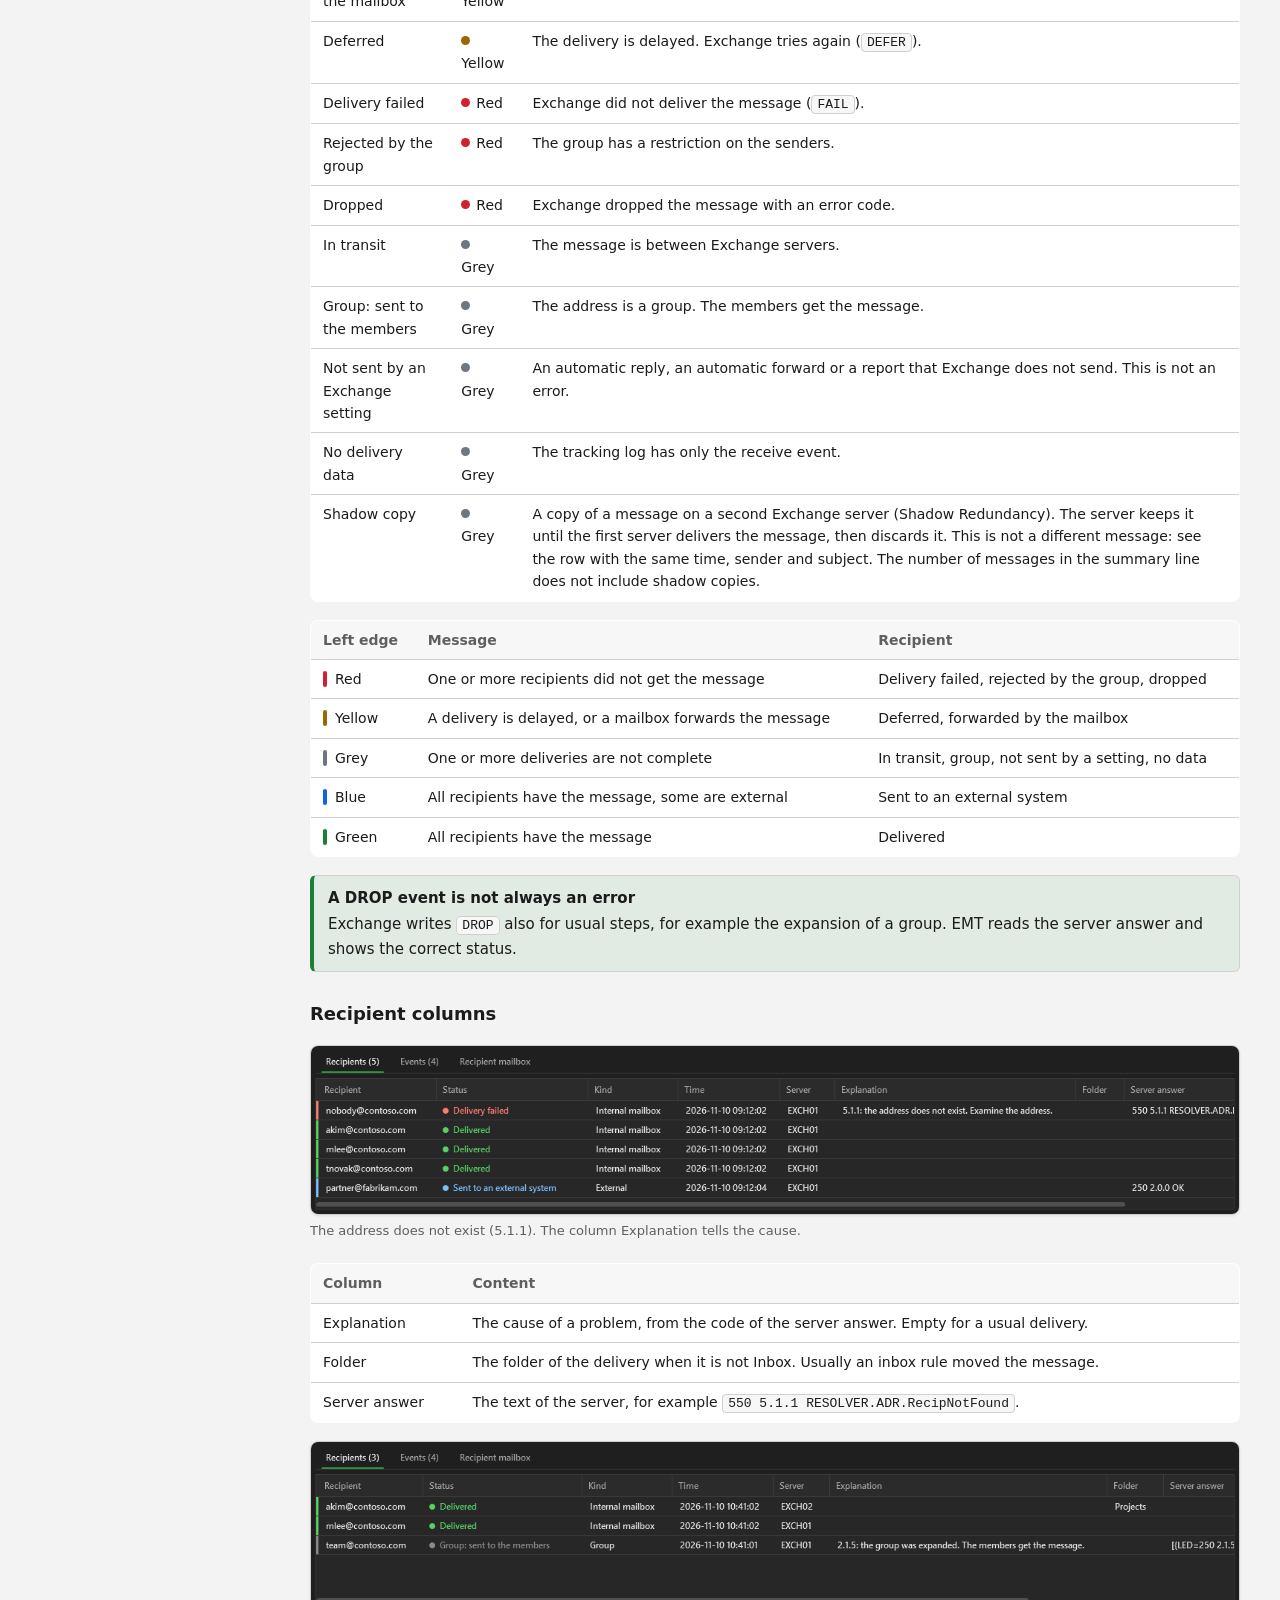
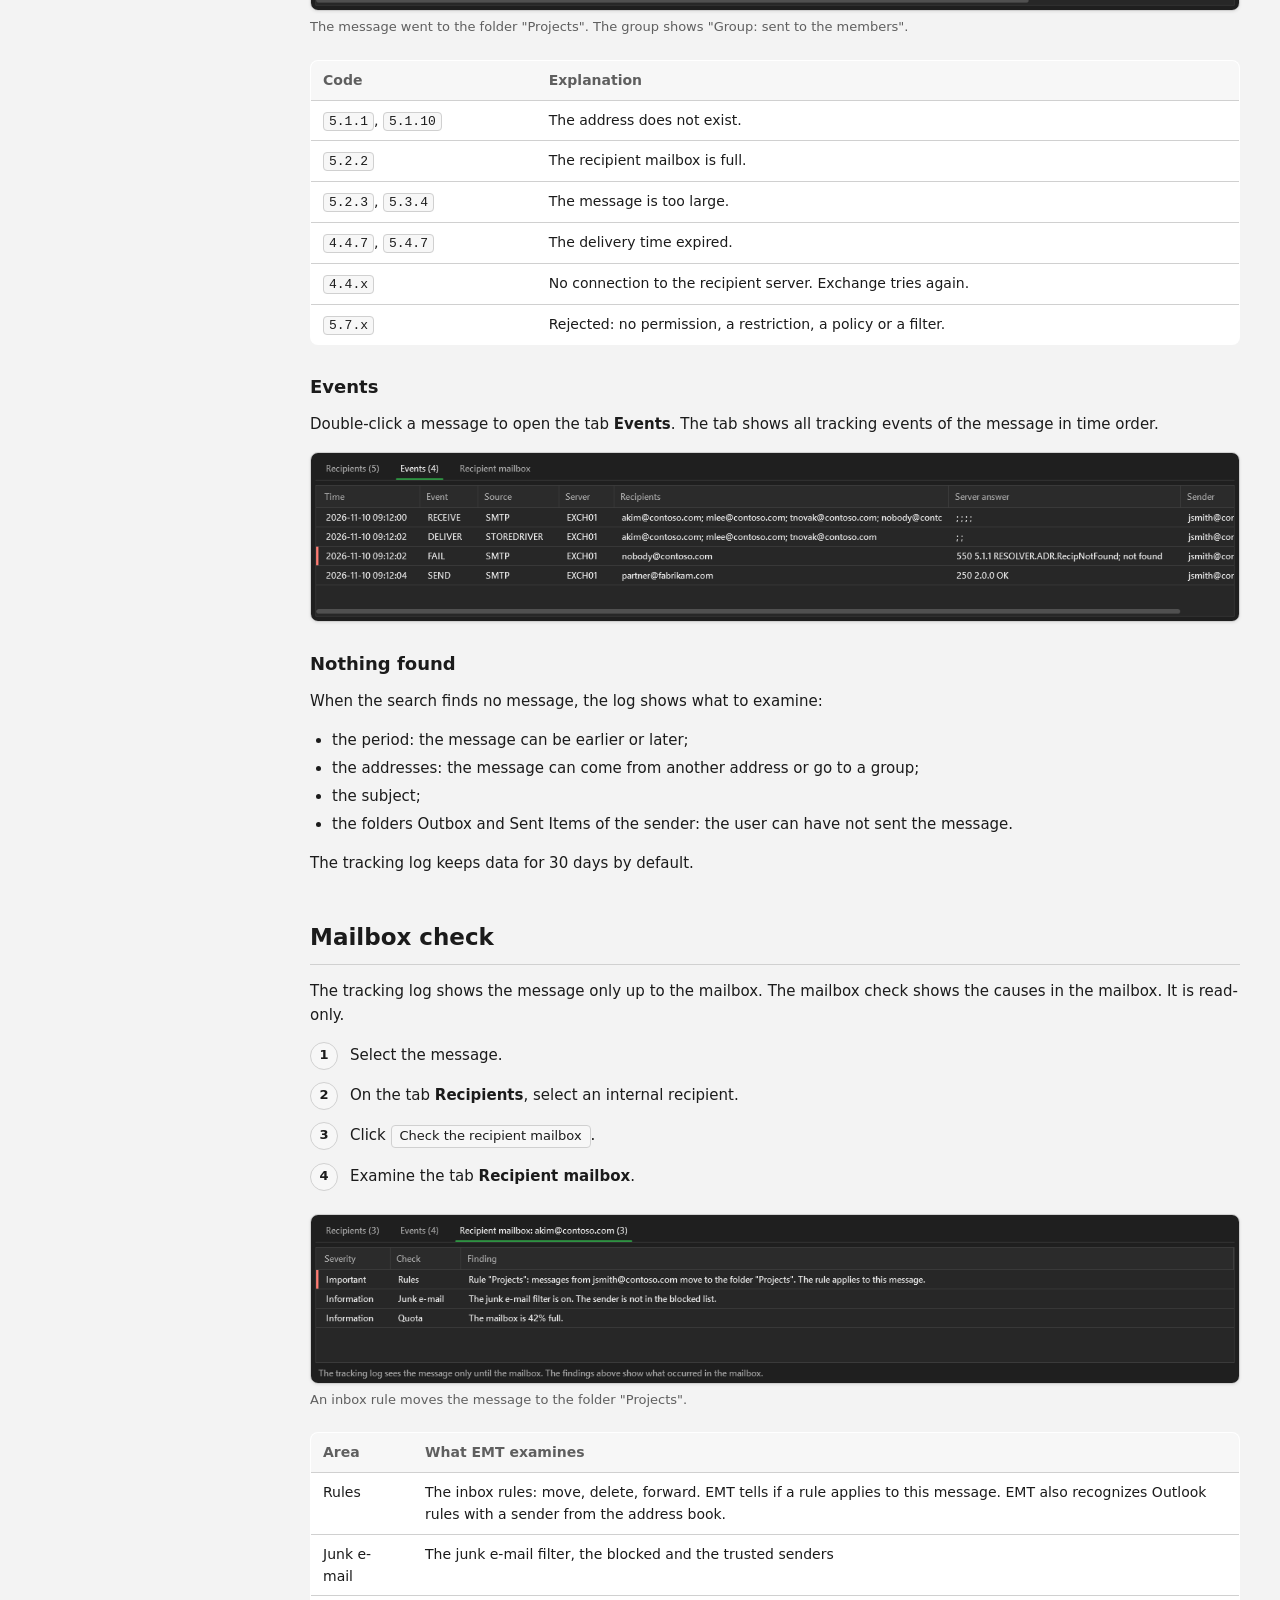
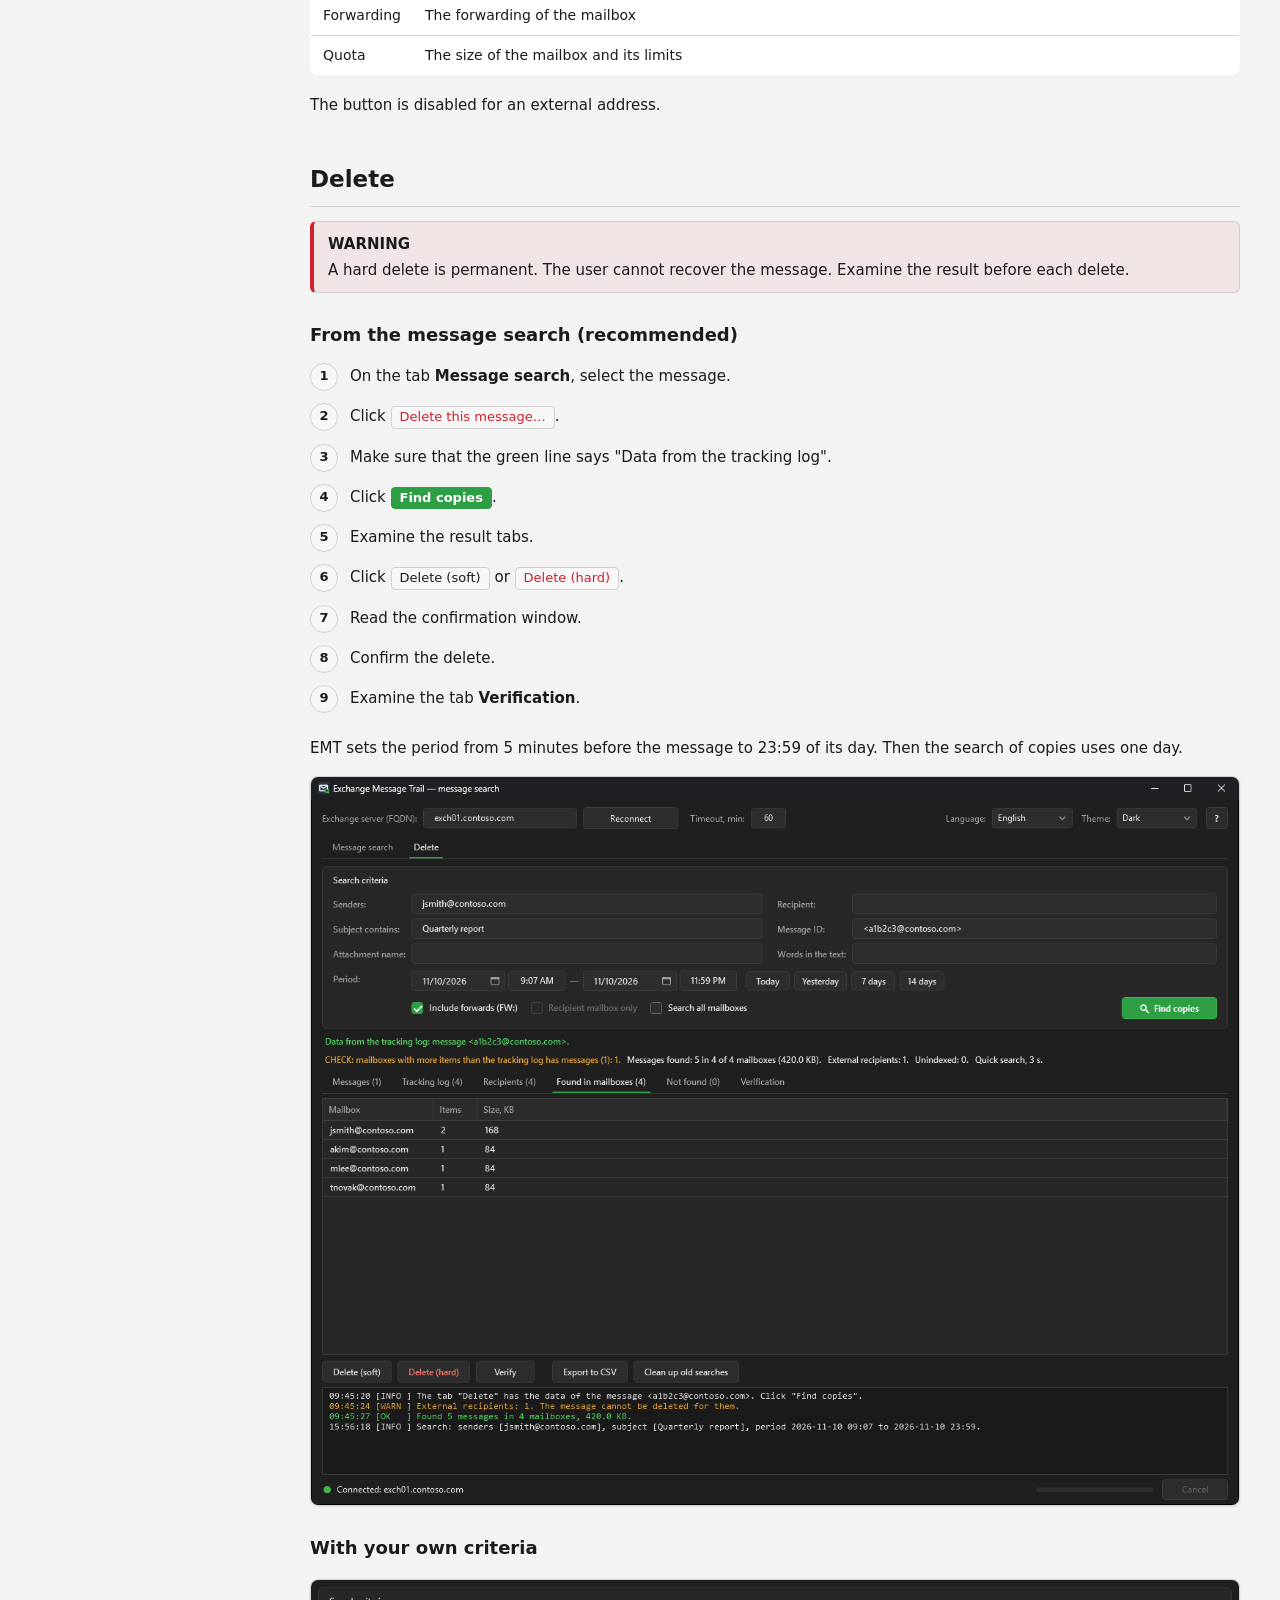
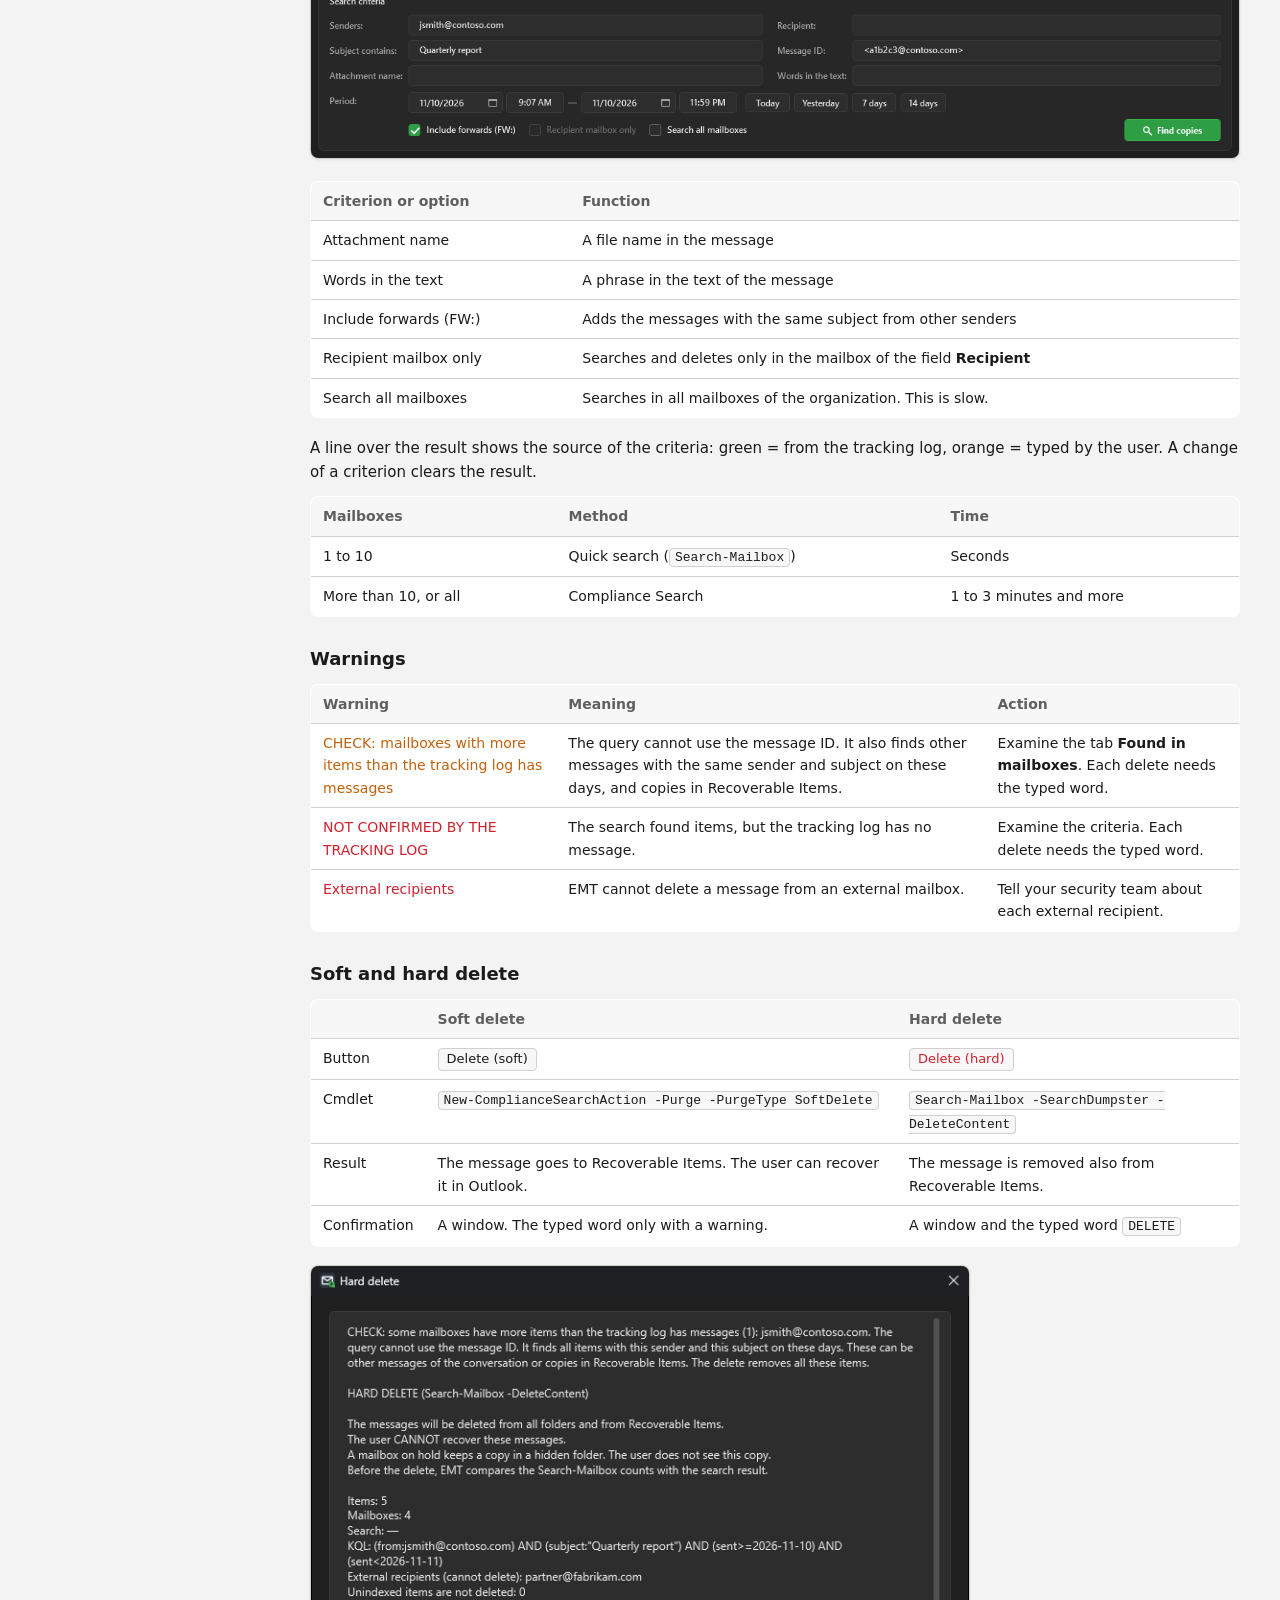
==== commit 3ee2de7c: "Таблицы: ширина колонки без резиновой колонки, двойной щелчок по заголовку; подсказка отправителя; т" ====
--- a/help/en.html
+++ b/help/en.html
@@ -3,7 +3,7 @@
 <head>
 <meta charset="utf-8">
 <meta name="viewport" content="width=device-width, initial-scale=1">
-<meta name="emt-version" content="2.2.1">
+<meta name="emt-version" content="2.2.2">
 <title>Exchange Message Trail — User guide</title>
 <link rel="stylesheet" href="help.css">
 <link rel="icon" type="image/svg+xml" href="img/emt.svg">
@@ -12,7 +12,7 @@
 <body>
 <header class="top">
   <div class="logo"><img src="img/emt.svg" class="mark" alt="">Exchange Message Trail</div>
-  <span class="version">Version 2.2.1 · User guide</span>
+  <span class="version">Version 2.2.2 · User guide</span>
   <span class="spacer"></span>
   <div class="switch">
     <a class="active" href="en.html">English</a>
@@ -171,7 +171,8 @@
   </table>
   <h3>Tables</h3>
   <ul>
-    <li>Drag the border of a column header to change the width.</li>
+    <li>Drag the border of a column header to change the width. The other columns do not change.</li>
+    <li>Double-click the border of a column header to fit the width to the content.</li>
     <li>Click a column header to sort the rows.</li>
     <li>Drag a column header to move the column.</li>
     <li>Push <kbd>Ctrl</kbd>+<kbd>C</kbd> to copy the selected rows with the headers.</li>
@@ -245,7 +246,9 @@
 
   <h3 id="addresses">Partial addresses</h3>
   <p>You can type a part of an address or a name, for example <code>kim</code>.
-  EMT finds the full address in the Exchange address book (<code>Get-Recipient -Anr</code>).</p>
+  EMT finds the full address in the Exchange address book (<code>Get-Recipient -Anr</code>).
+  The address book contains only the employees and the contacts of the organization.
+  A partial match does not work for external addresses: type the full address.</p>
   <table>
     <tr><th>Matches</th><th>Result</th></tr>
     <tr><td>One</td><td>EMT puts the full address in the field. The log shows the change.</td></tr>
@@ -625,7 +628,7 @@
     <p>Make sure that the network is <b>TON</b>. A transfer in a different network is lost.</p>
   </div>
   <footer>
-    <p>Exchange Message Trail 2.2.1 · The screenshots show example data (contoso), not real data.</p>
+    <p>Exchange Message Trail 2.2.2 · The screenshots show example data (contoso), not real data.</p>
     <p>Microsoft, Exchange and Windows are trademarks of the Microsoft group of companies. EMT is not affiliated with Microsoft.</p>
   </footer>
 </section>
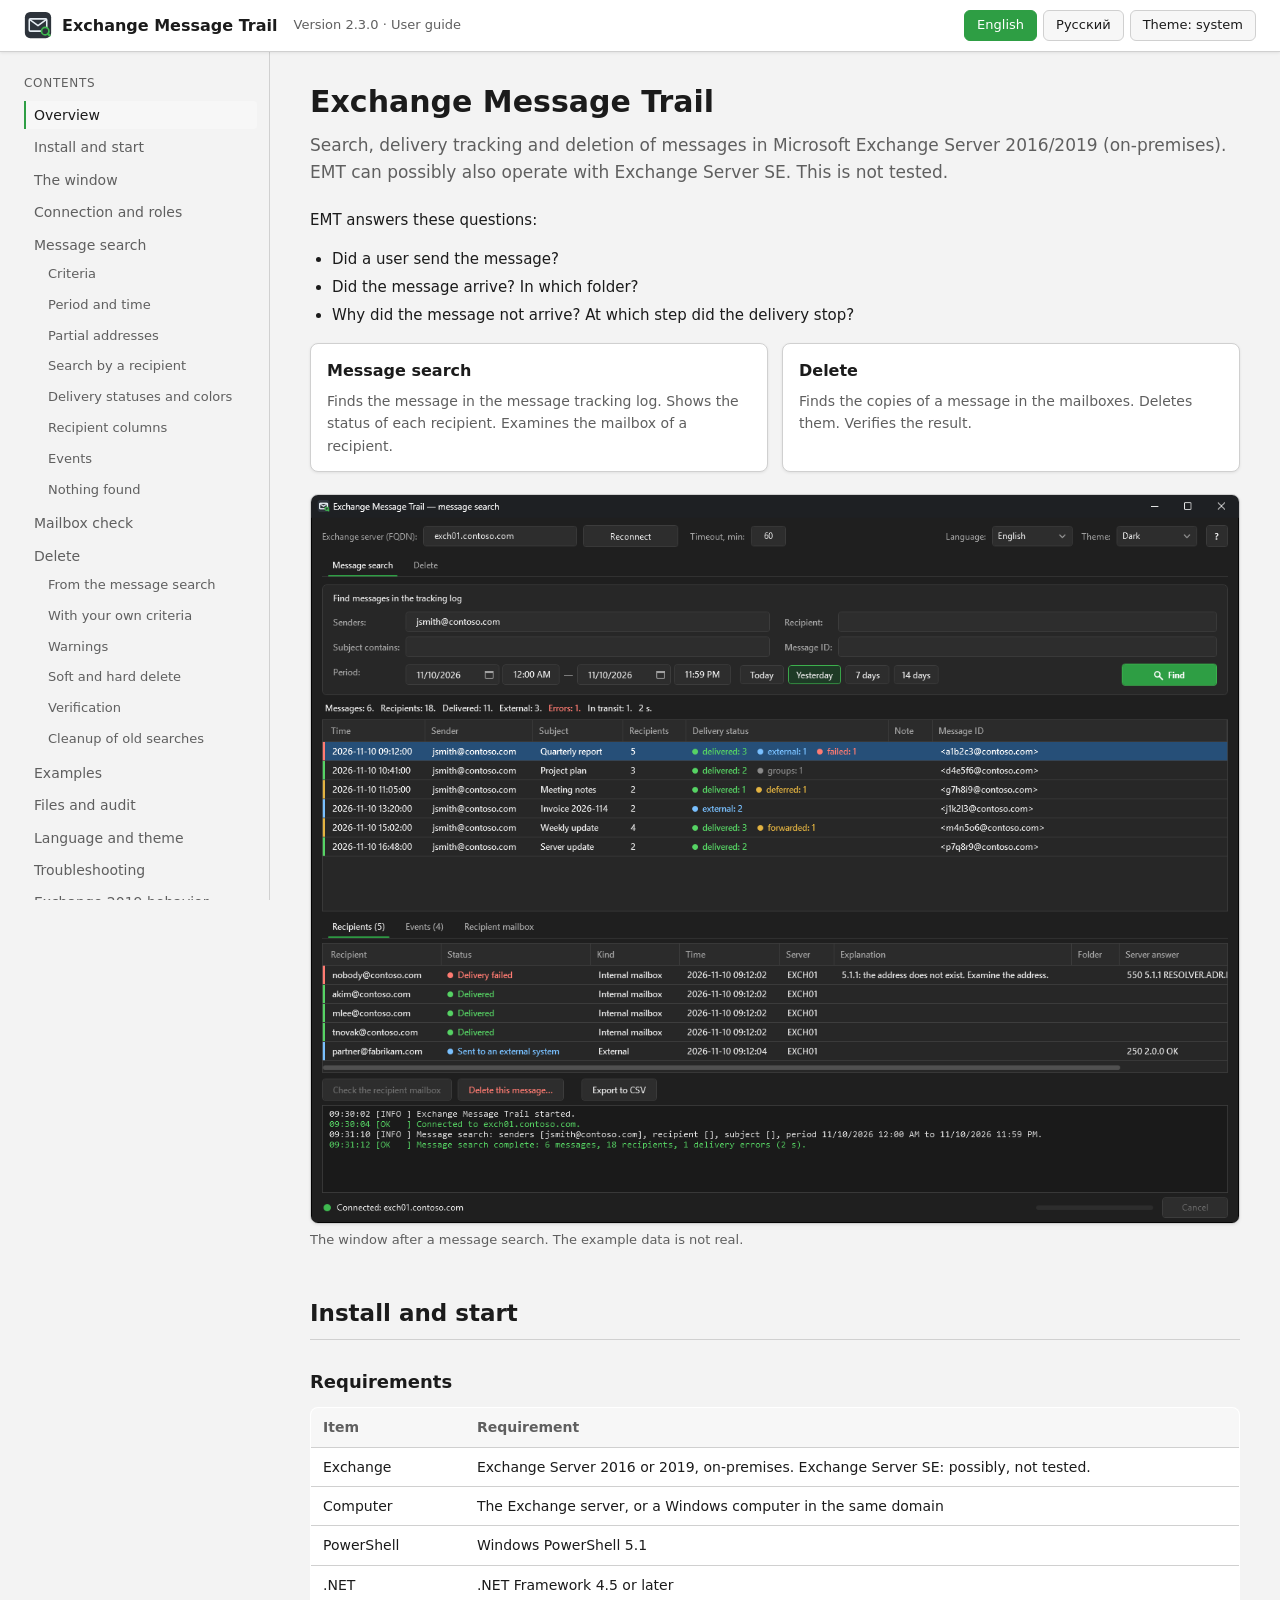
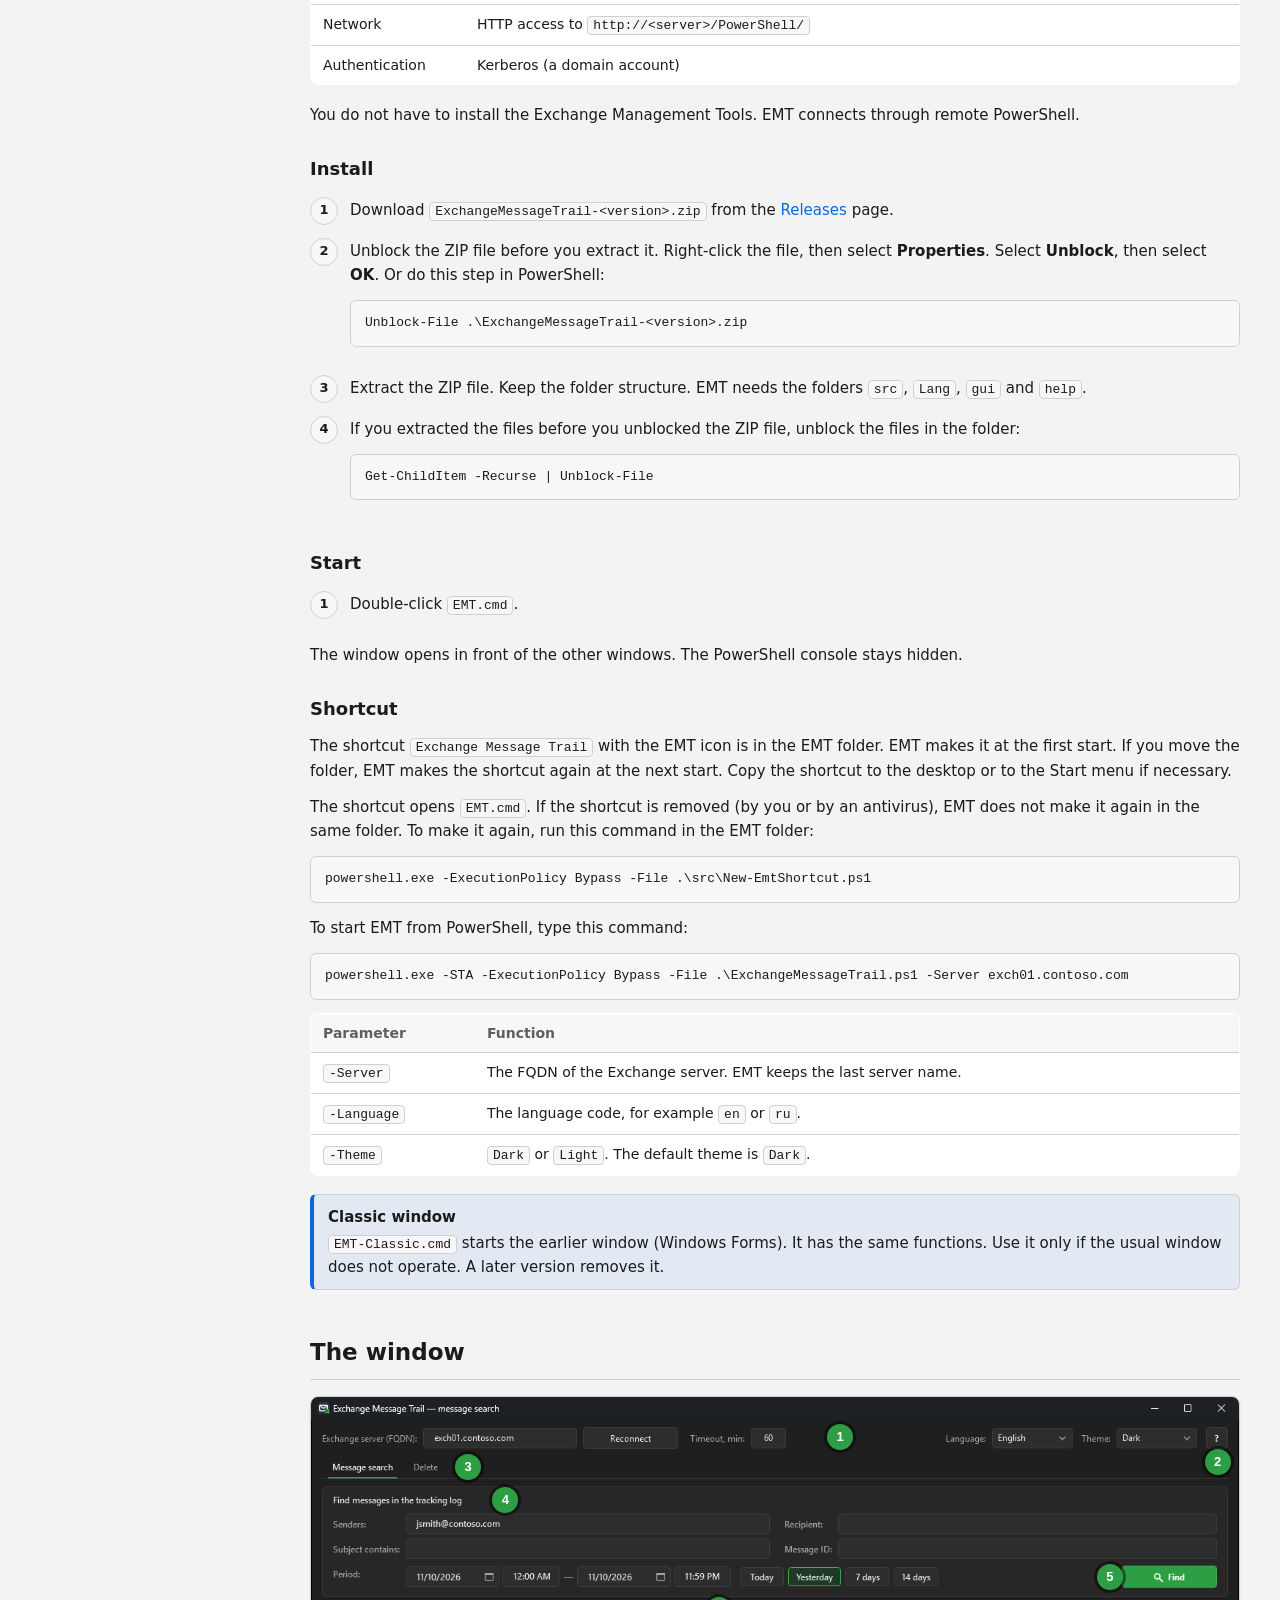
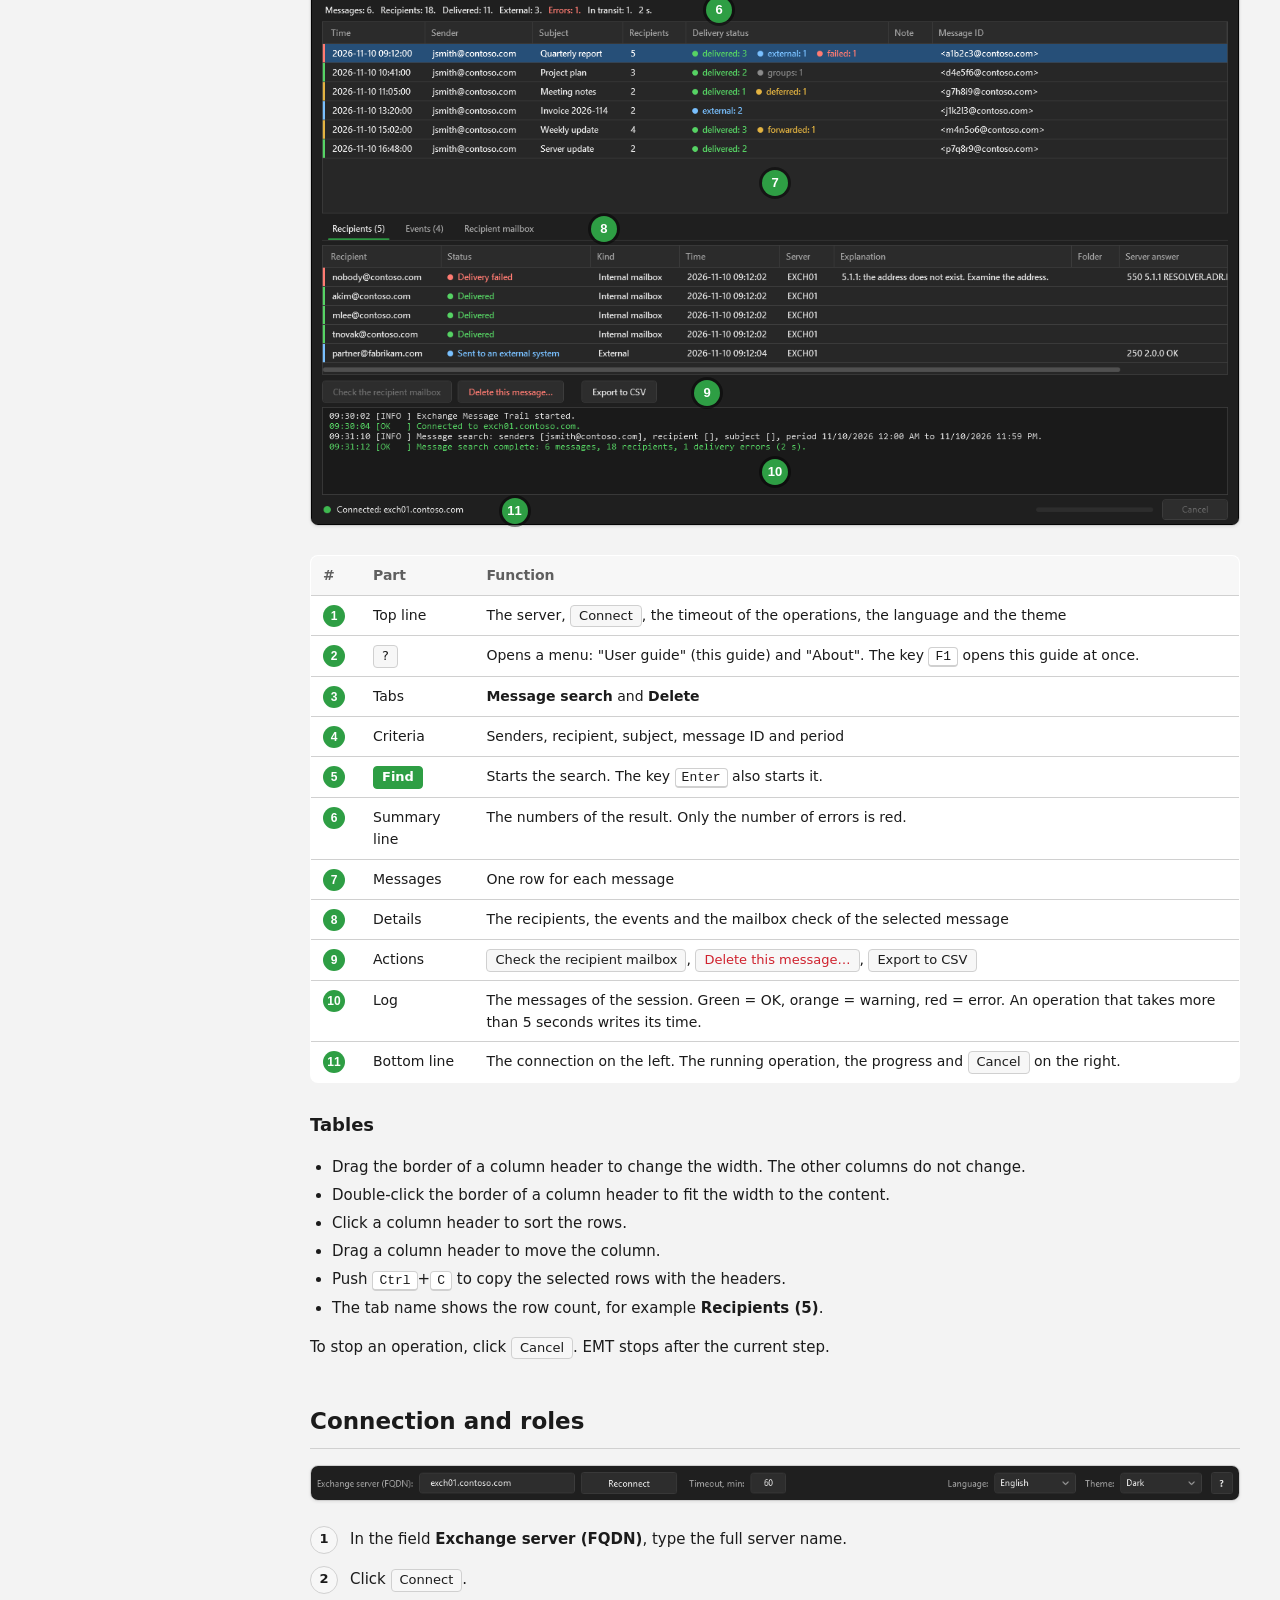
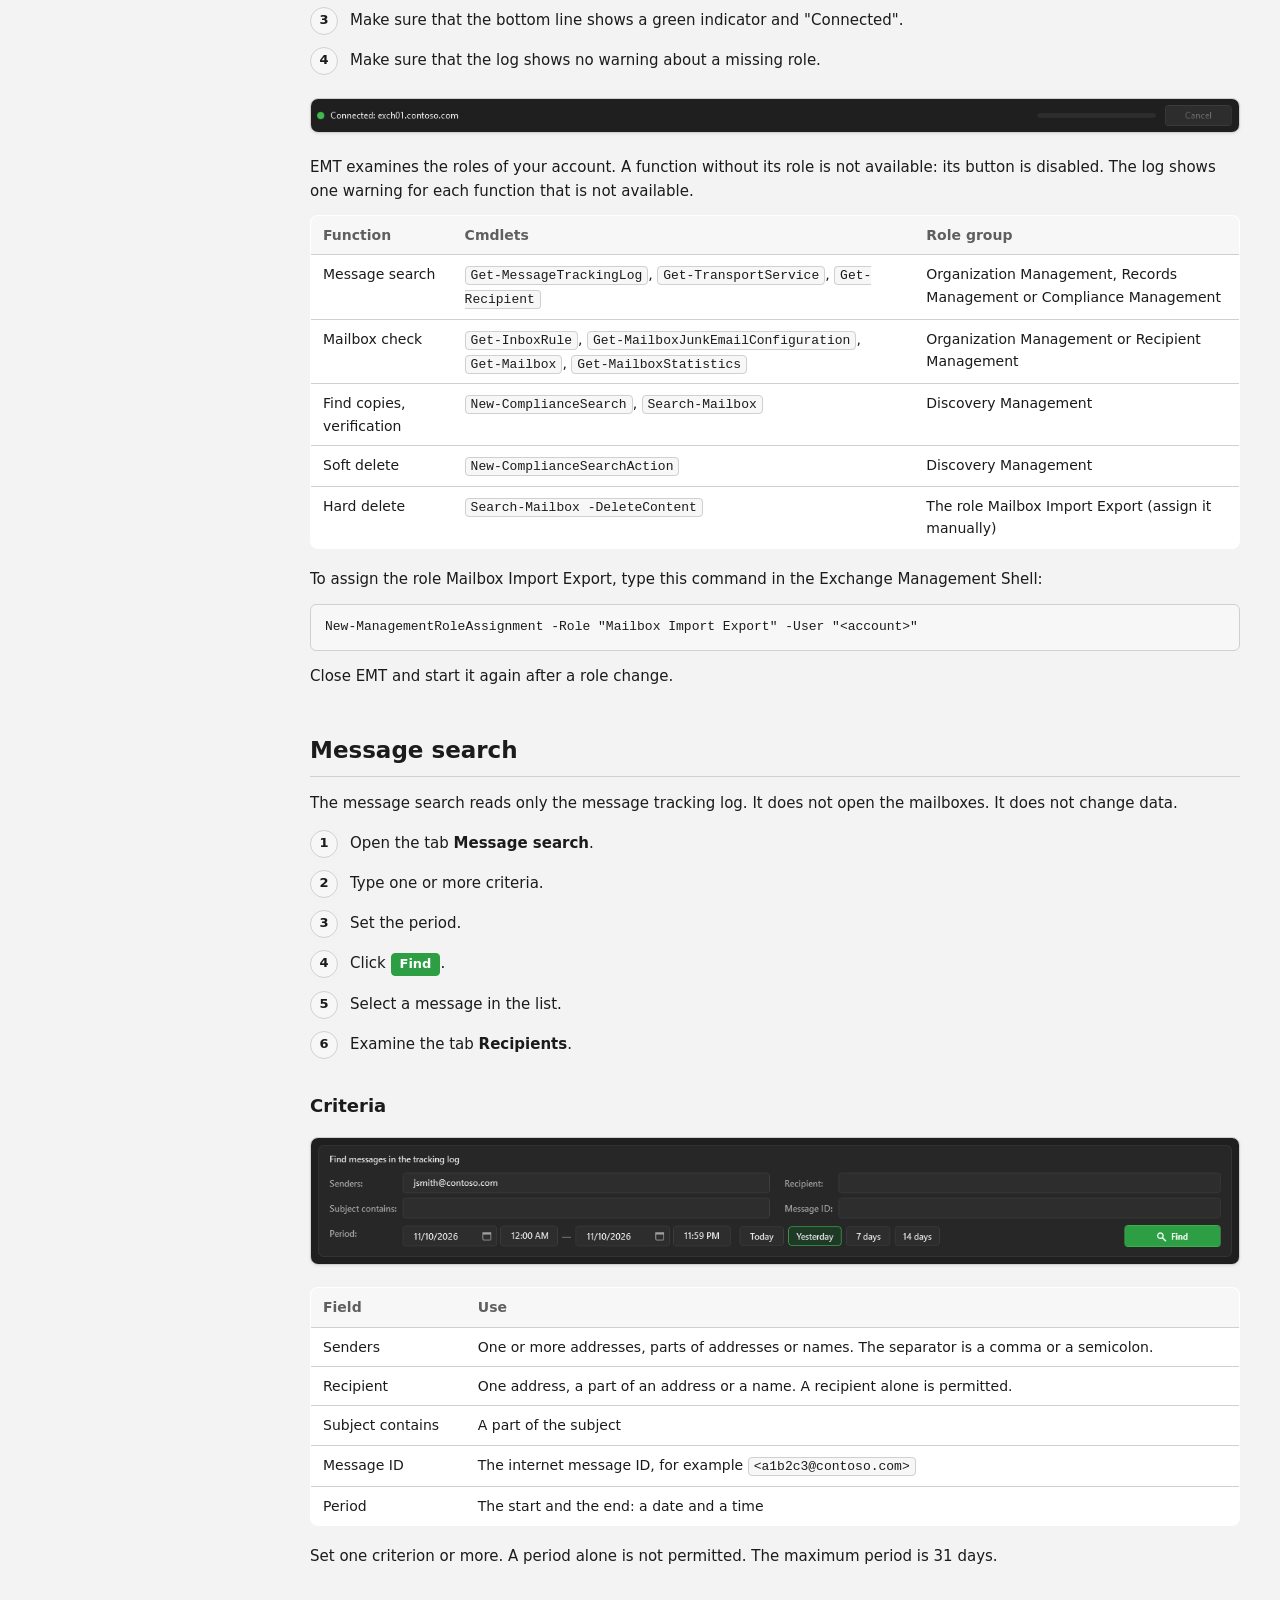
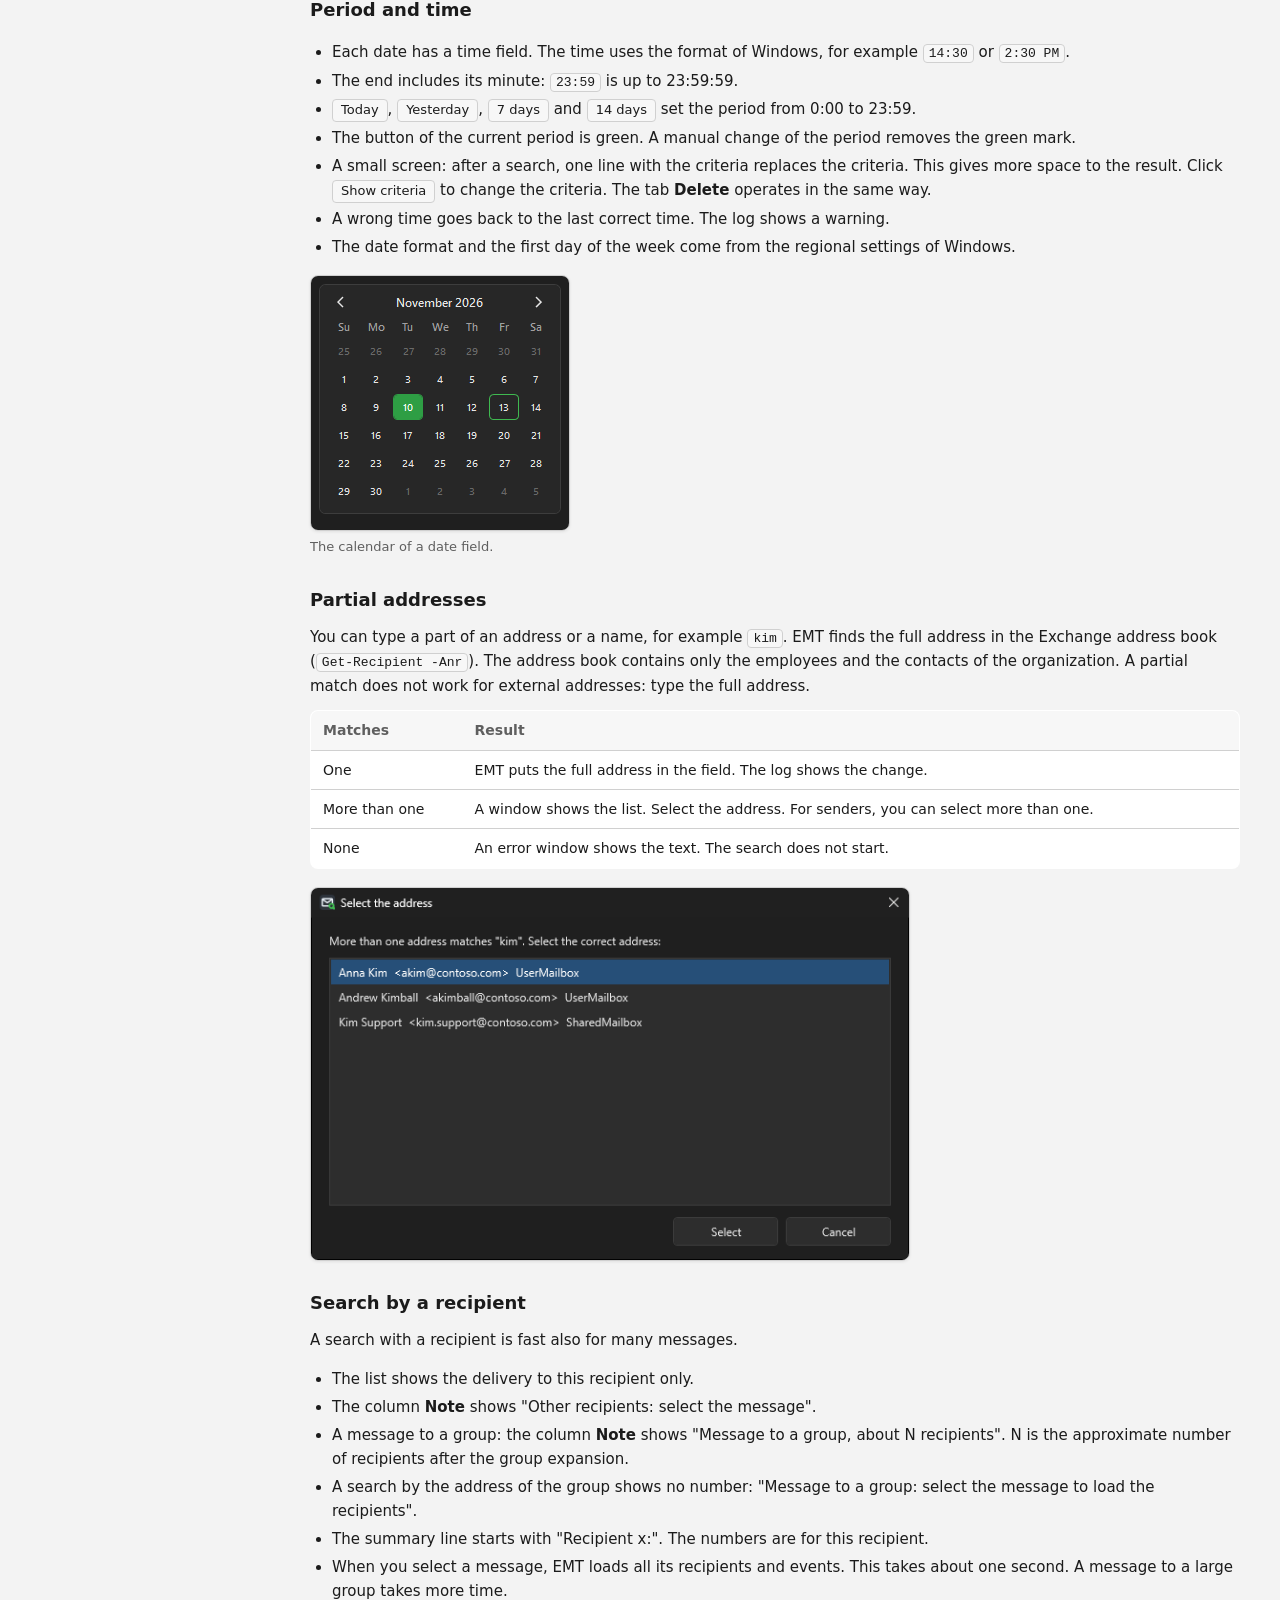
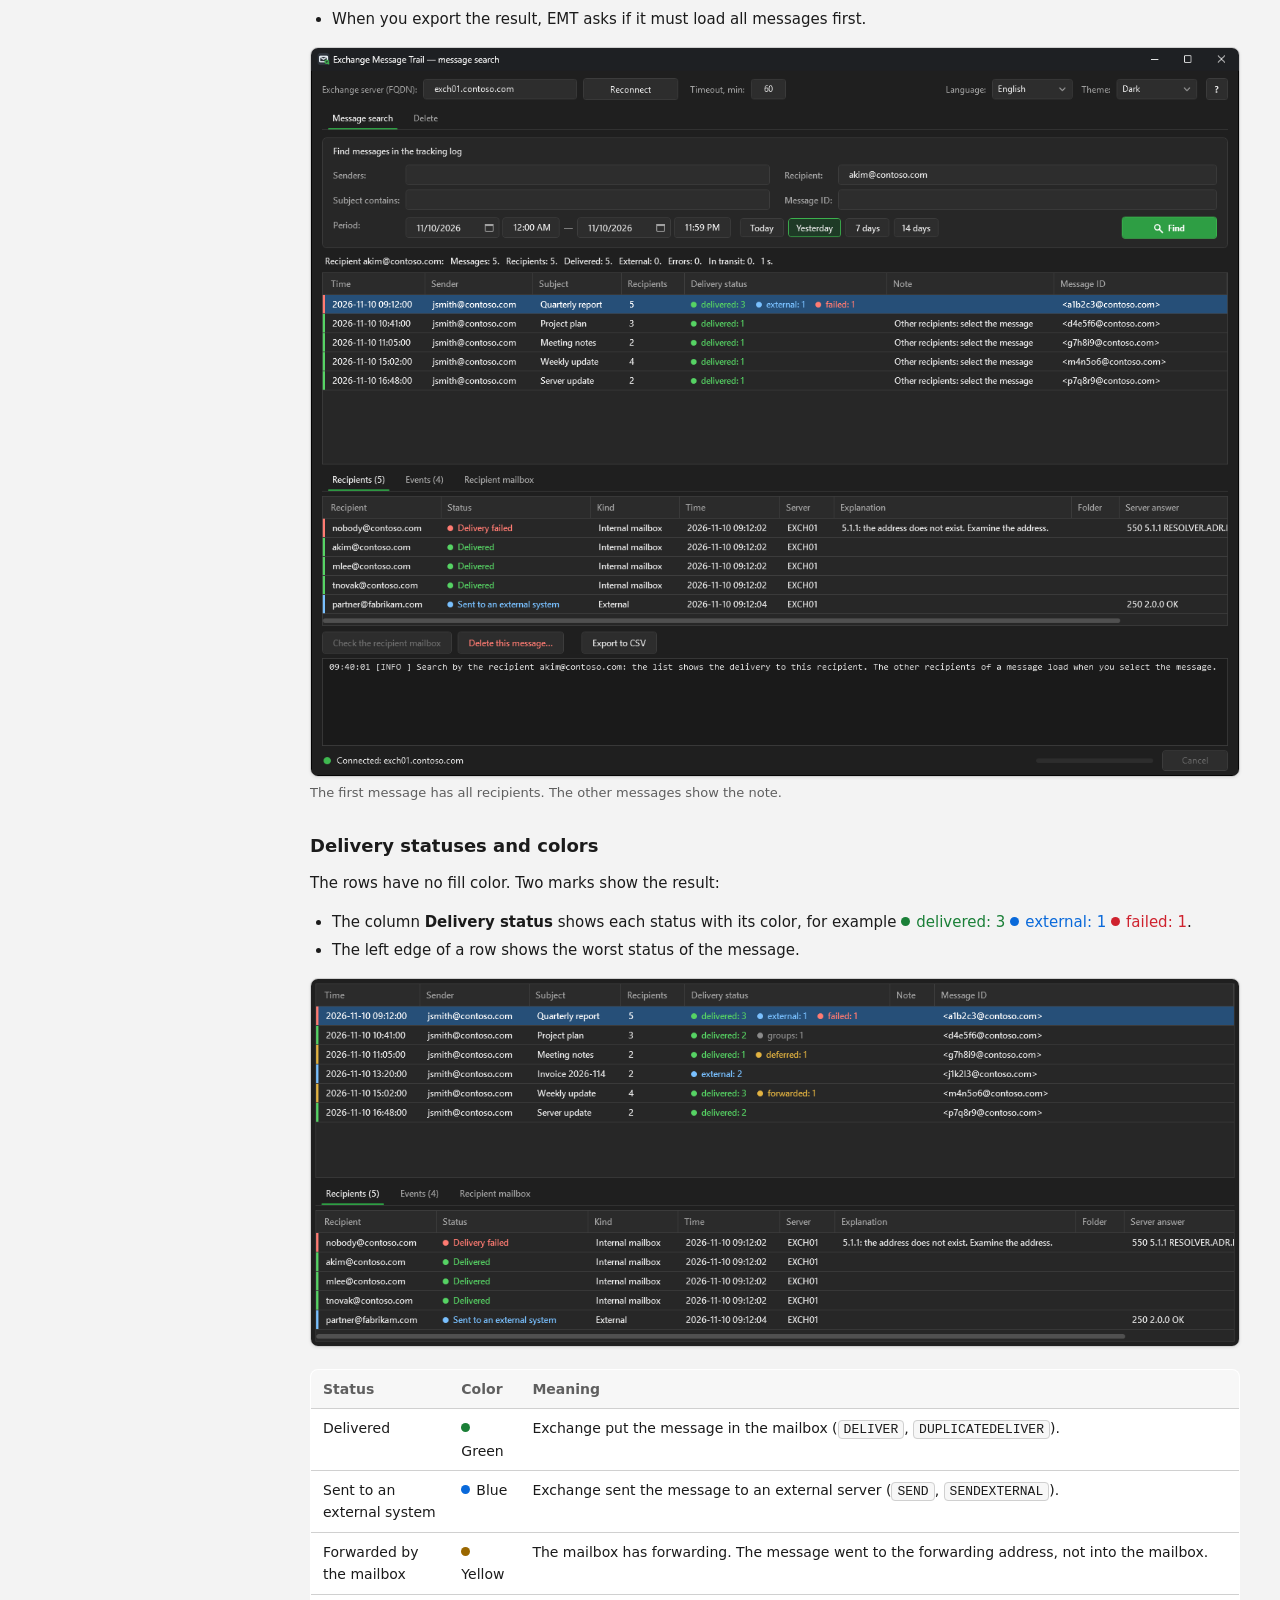
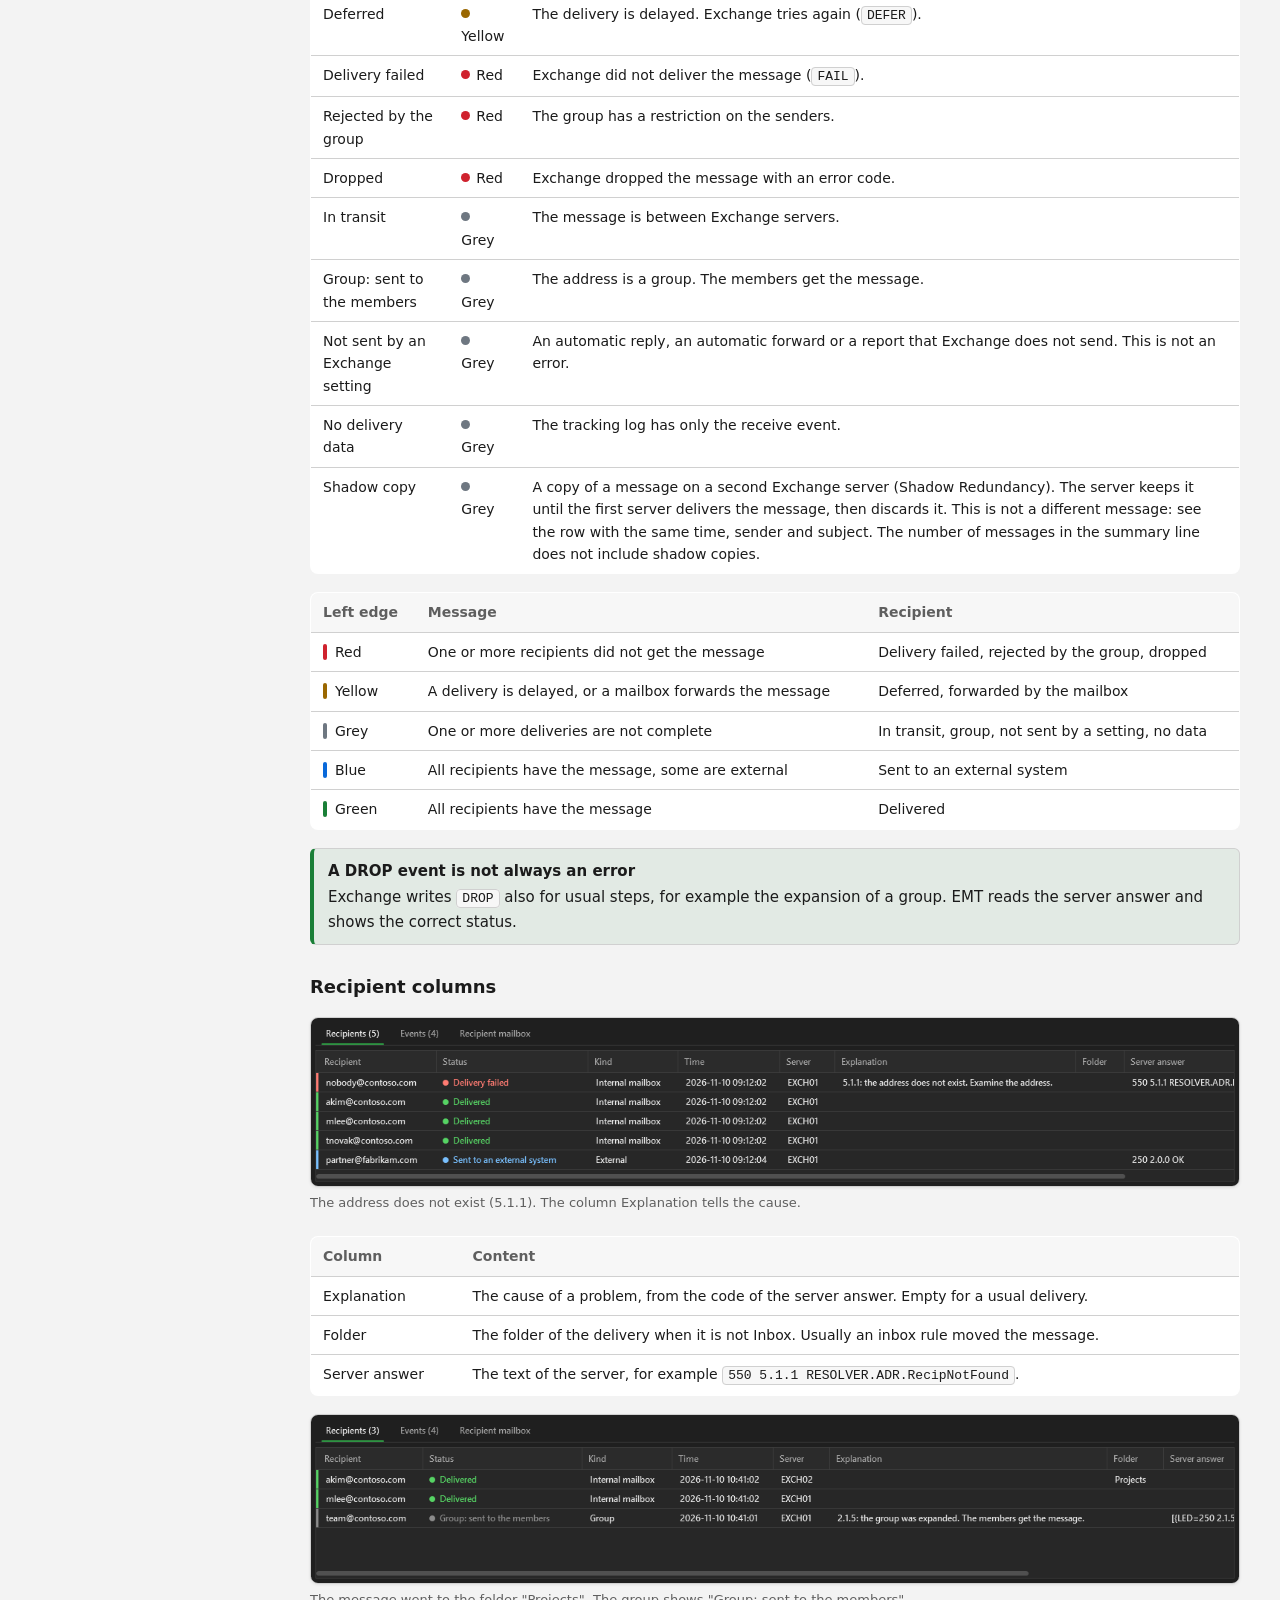
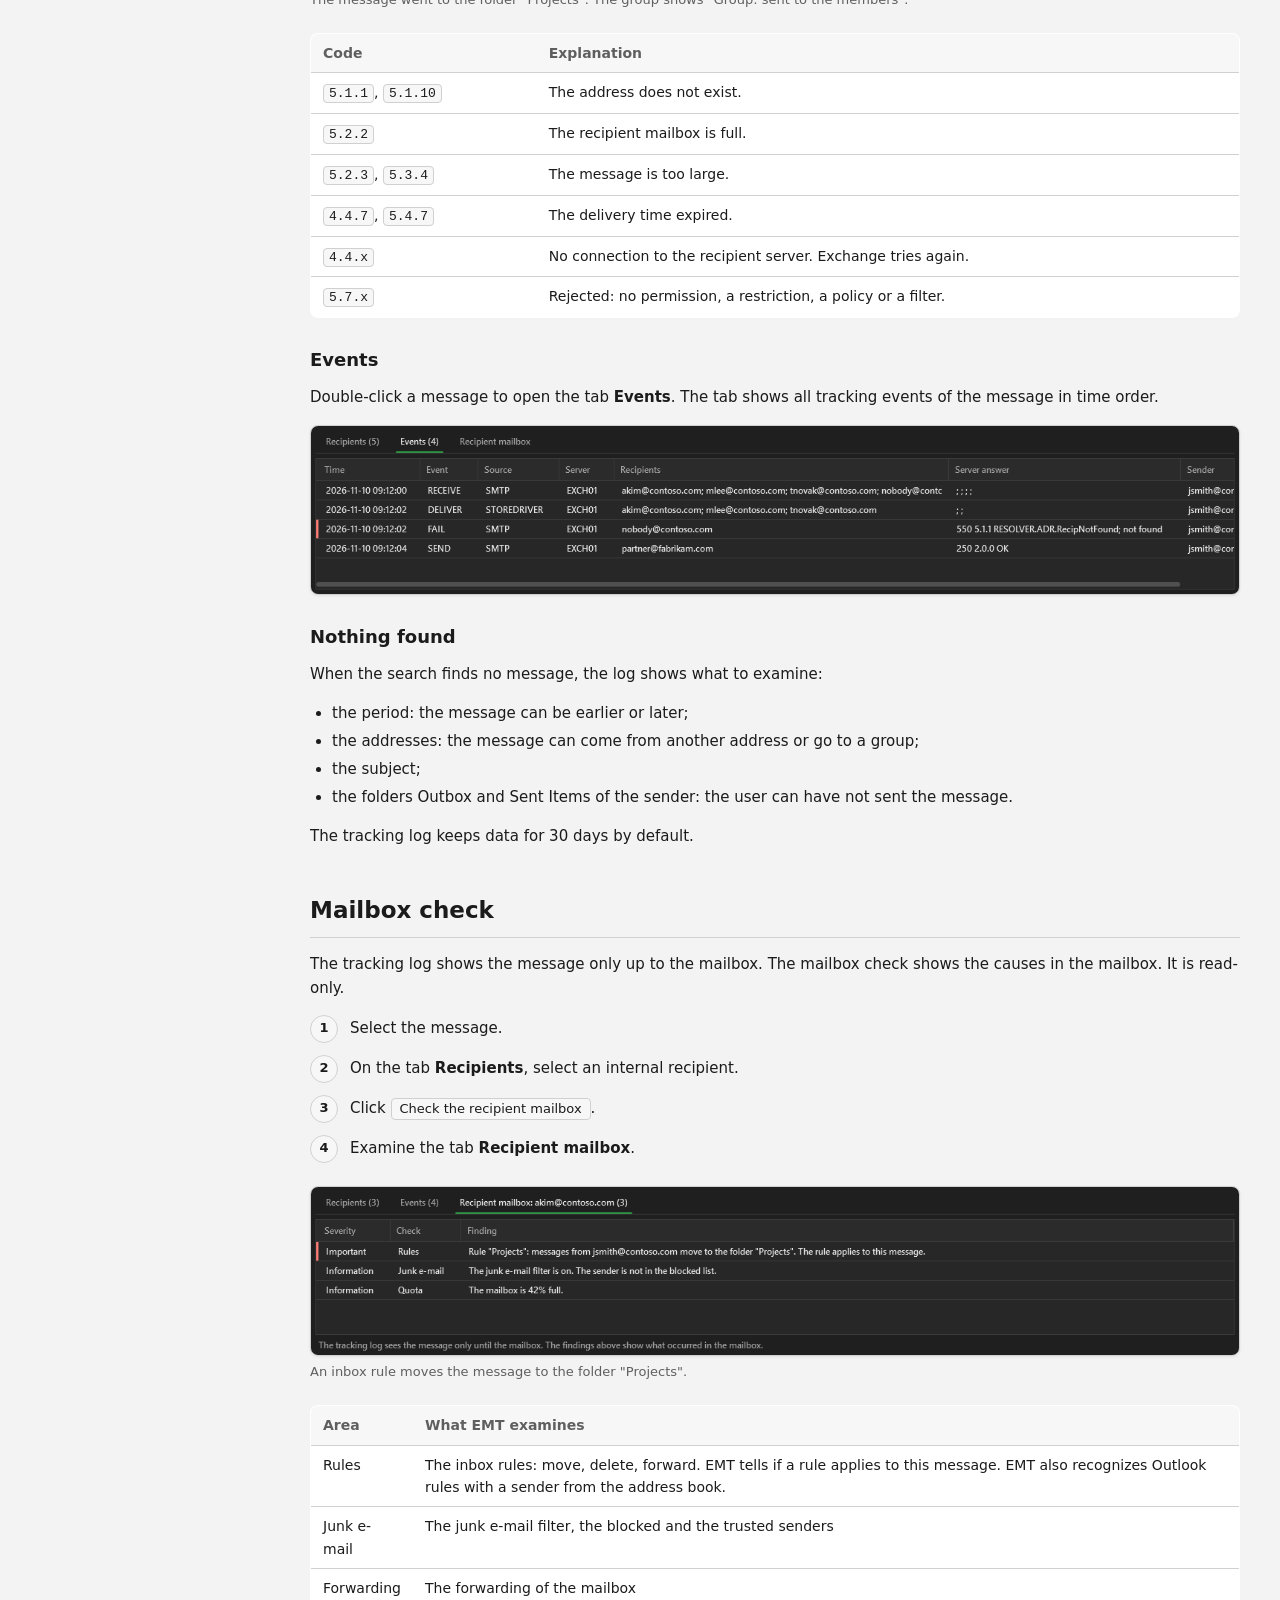
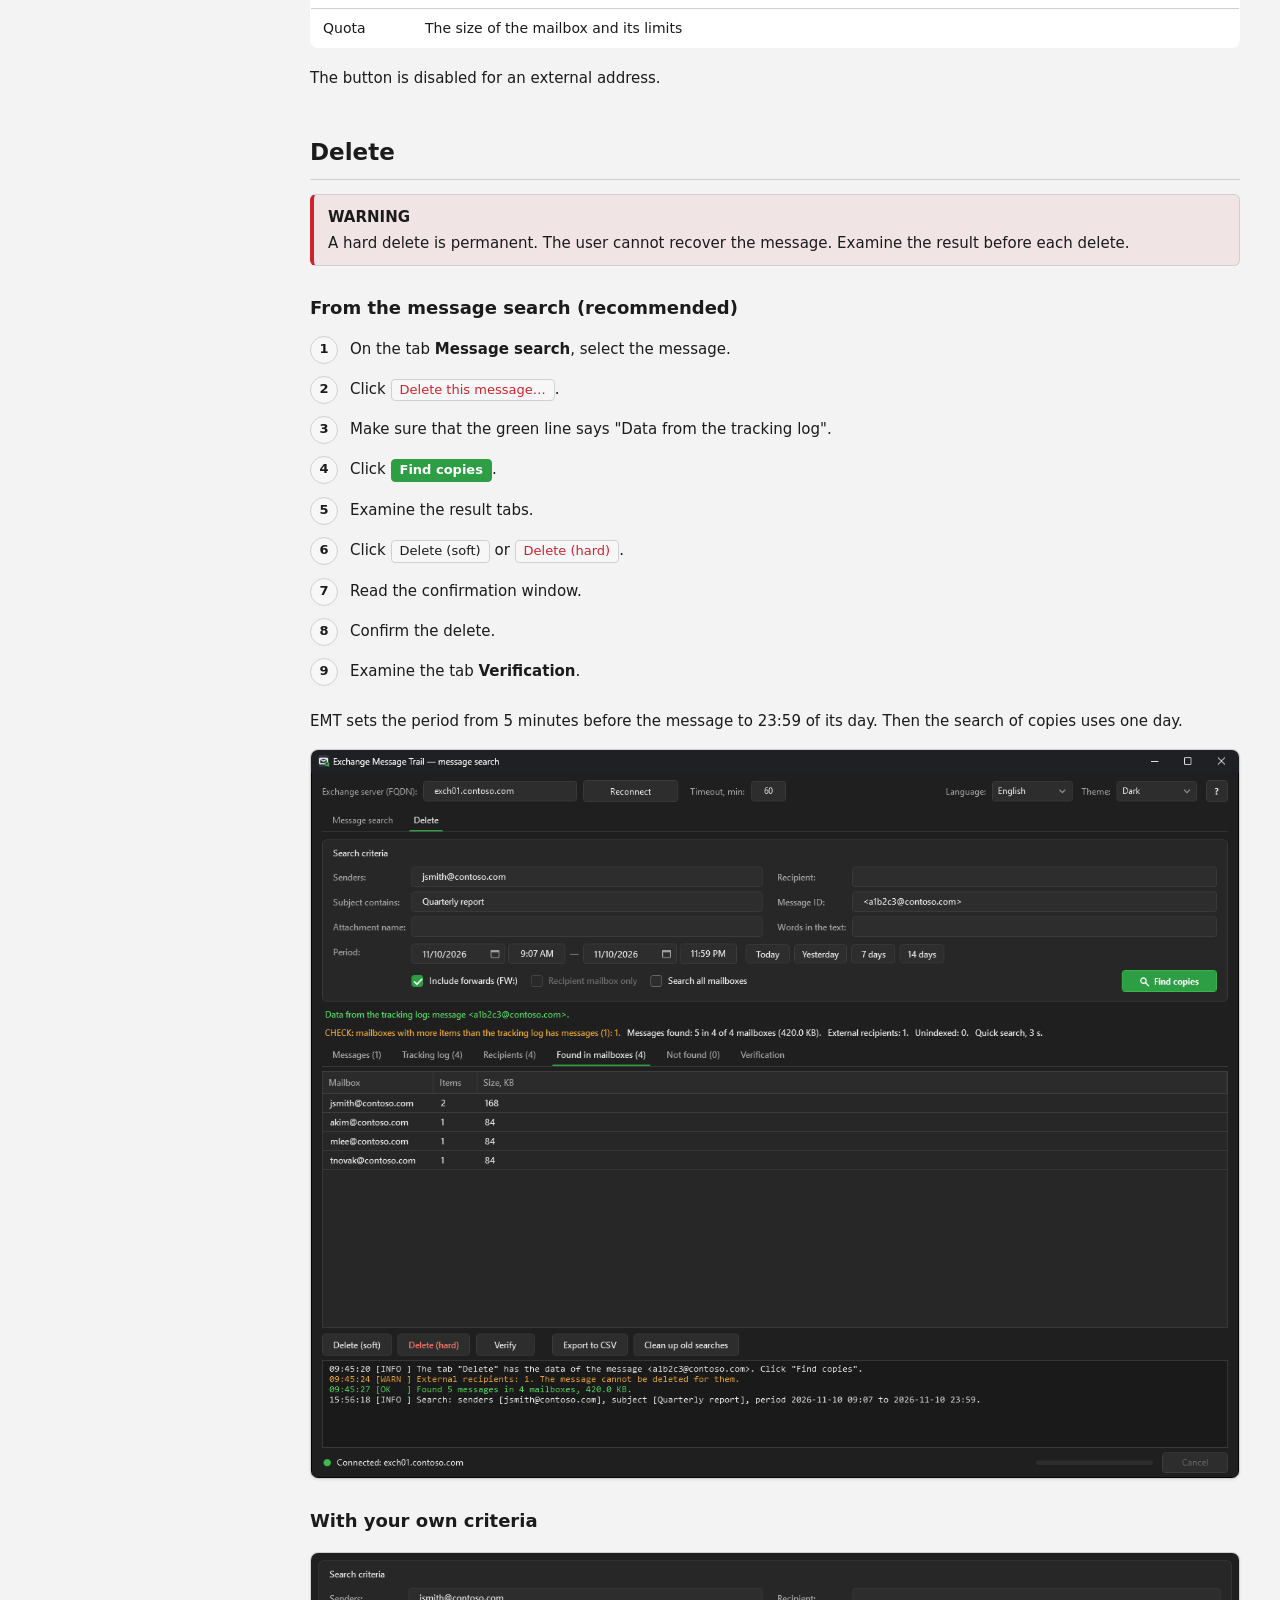
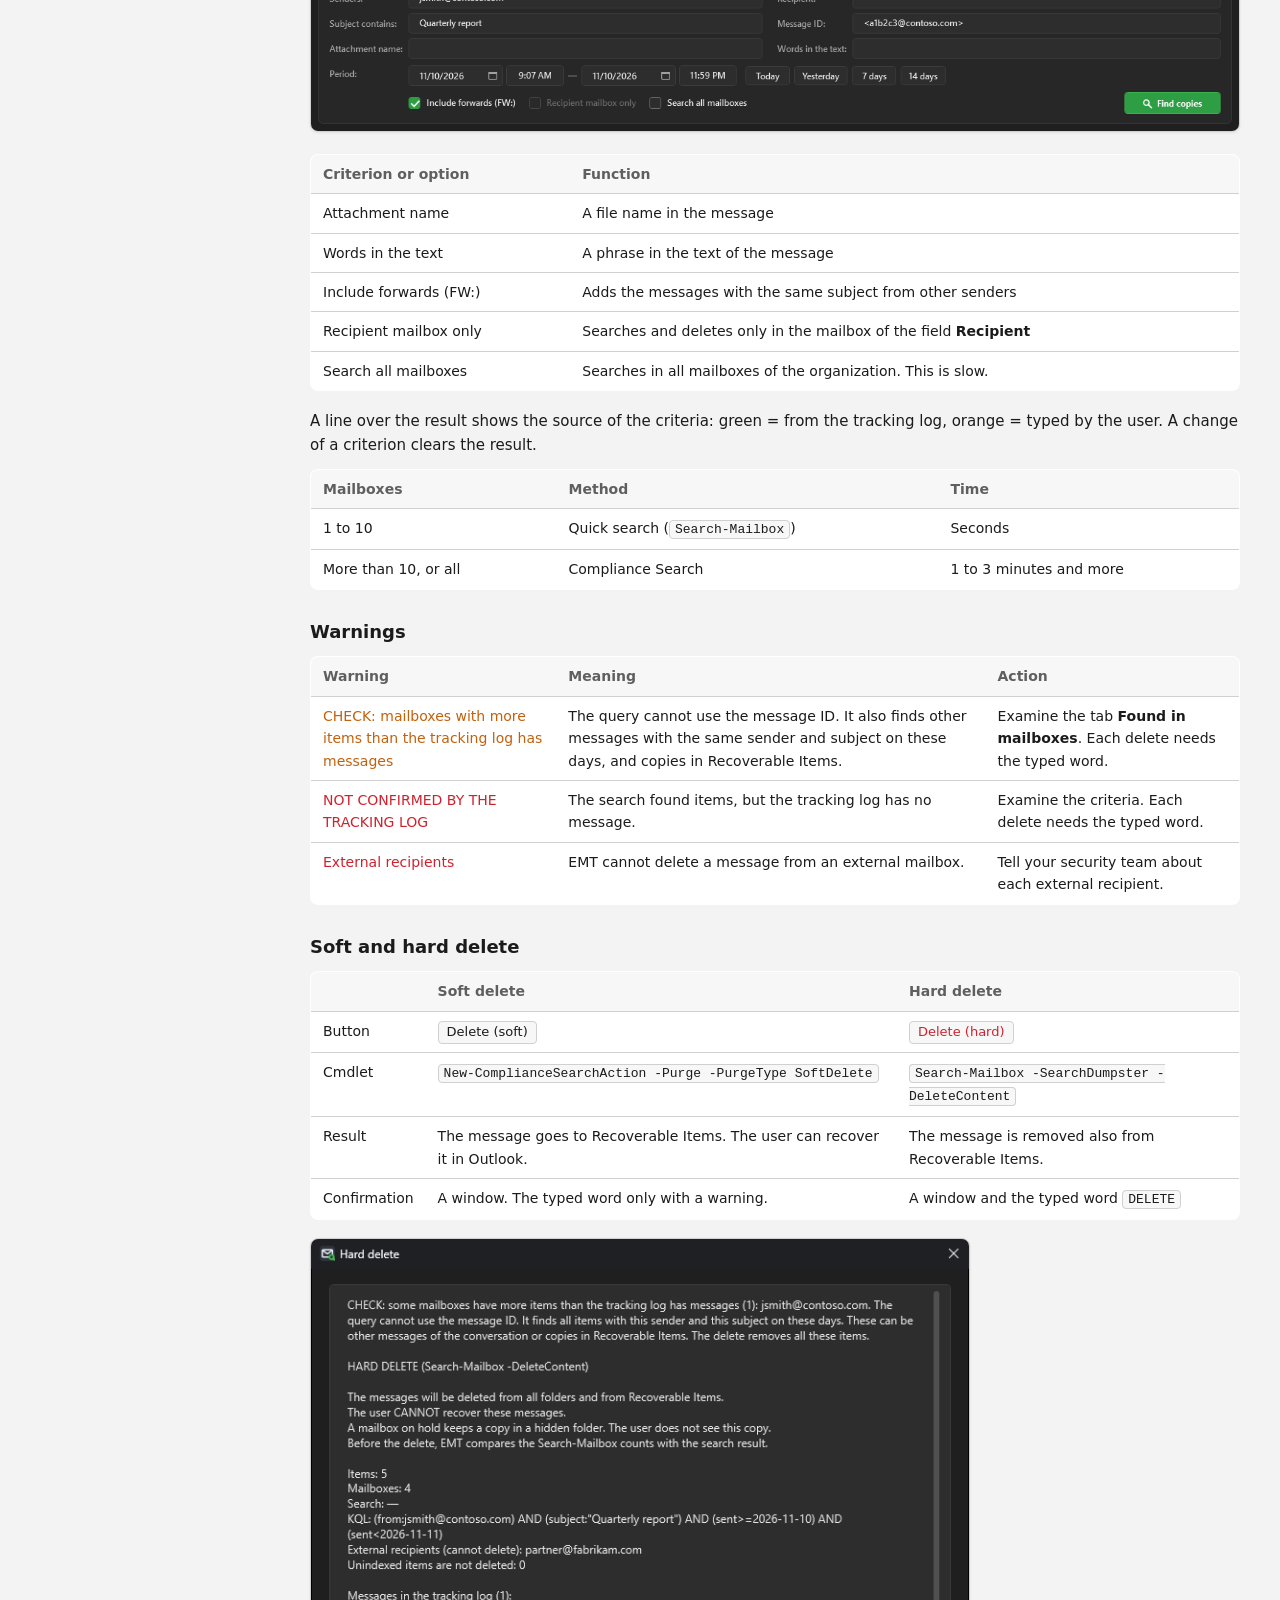
==== commit 9ddcda37: "Окно «О программе», меню кнопки «?»; описание в справке (2.3.0)" ====
--- a/help/en.html
+++ b/help/en.html
@@ -3,7 +3,7 @@
 <head>
 <meta charset="utf-8">
 <meta name="viewport" content="width=device-width, initial-scale=1">
-<meta name="emt-version" content="2.2.2">
+<meta name="emt-version" content="2.3.0">
 <title>Exchange Message Trail — User guide</title>
 <link rel="stylesheet" href="help.css">
 <link rel="icon" type="image/svg+xml" href="img/emt.svg">
@@ -12,7 +12,7 @@
 <body>
 <header class="top">
   <div class="logo"><img src="img/emt.svg" class="mark" alt="">Exchange Message Trail</div>
-  <span class="version">Version 2.2.2 · User guide</span>
+  <span class="version">Version 2.3.0 · User guide</span>
   <span class="spacer"></span>
   <div class="switch">
     <a class="active" href="en.html">English</a>
@@ -66,8 +66,8 @@
 <!-- ================================================================== -->
 <section id="overview">
   <h1>Exchange Message Trail</h1>
-  <p class="lead">EMT finds a message in Microsoft Exchange Server 2016 and 2019 (on-premises). It can possibly also operate with Exchange Server SE (not tested). It shows the delivery to each recipient.
-  When it is necessary, EMT deletes the message from the mailboxes.</p>
+  <p class="lead">Search, delivery tracking and deletion of messages in Microsoft Exchange Server 2016/2019 (on-premises).
+  EMT can possibly also operate with Exchange Server SE. This is not tested.</p>
   <p>EMT answers these questions:</p>
   <ul>
     <li>Did a user send the message?</li>
@@ -158,7 +158,7 @@
   <table>
     <tr><th>#</th><th>Part</th><th>Function</th></tr>
     <tr><td><span class="pin-inline">1</span></td><td>Top line</td><td>The server, <span class="btn">Connect</span>, the timeout of the operations, the language and the theme</td></tr>
-    <tr><td><span class="pin-inline">2</span></td><td><span class="btn">?</span></td><td>Opens this guide. The key <kbd>F1</kbd> also opens it.</td></tr>
+    <tr><td><span class="pin-inline">2</span></td><td><span class="btn">?</span></td><td>Opens a menu: "User guide" (this guide) and "About". The key <kbd>F1</kbd> opens this guide at once.</td></tr>
     <tr><td><span class="pin-inline">3</span></td><td>Tabs</td><td><b>Message search</b> and <b>Delete</b></td></tr>
     <tr><td><span class="pin-inline">4</span></td><td>Criteria</td><td>Senders, recipient, subject, message ID and period</td></tr>
     <tr><td><span class="pin-inline">5</span></td><td><span class="btn accent">Find</span></td><td>Starts the search. The key <kbd>Enter</kbd> also starts it.</td></tr>
@@ -603,6 +603,8 @@
 <!-- ================================================================== -->
 <section id="contact">
   <h2>Contact and support</h2>
+  <p>The window "About" has the same links and the address for the support: <span class="btn">?</span> → "About".</p>
+  <figure><img src="img/en/about.png" alt="The window About" style="max-width:516px"></figure>
   <div class="cards">
     <div class="card">
       <h3 id="telegram">Questions and ideas</h3>
@@ -628,7 +630,7 @@
     <p>Make sure that the network is <b>TON</b>. A transfer in a different network is lost.</p>
   </div>
   <footer>
-    <p>Exchange Message Trail 2.2.2 · The screenshots show example data (contoso), not real data.</p>
+    <p>Exchange Message Trail 2.3.0 · The screenshots show example data (contoso), not real data.</p>
     <p>Microsoft, Exchange and Windows are trademarks of the Microsoft group of companies. EMT is not affiliated with Microsoft.</p>
   </footer>
 </section>
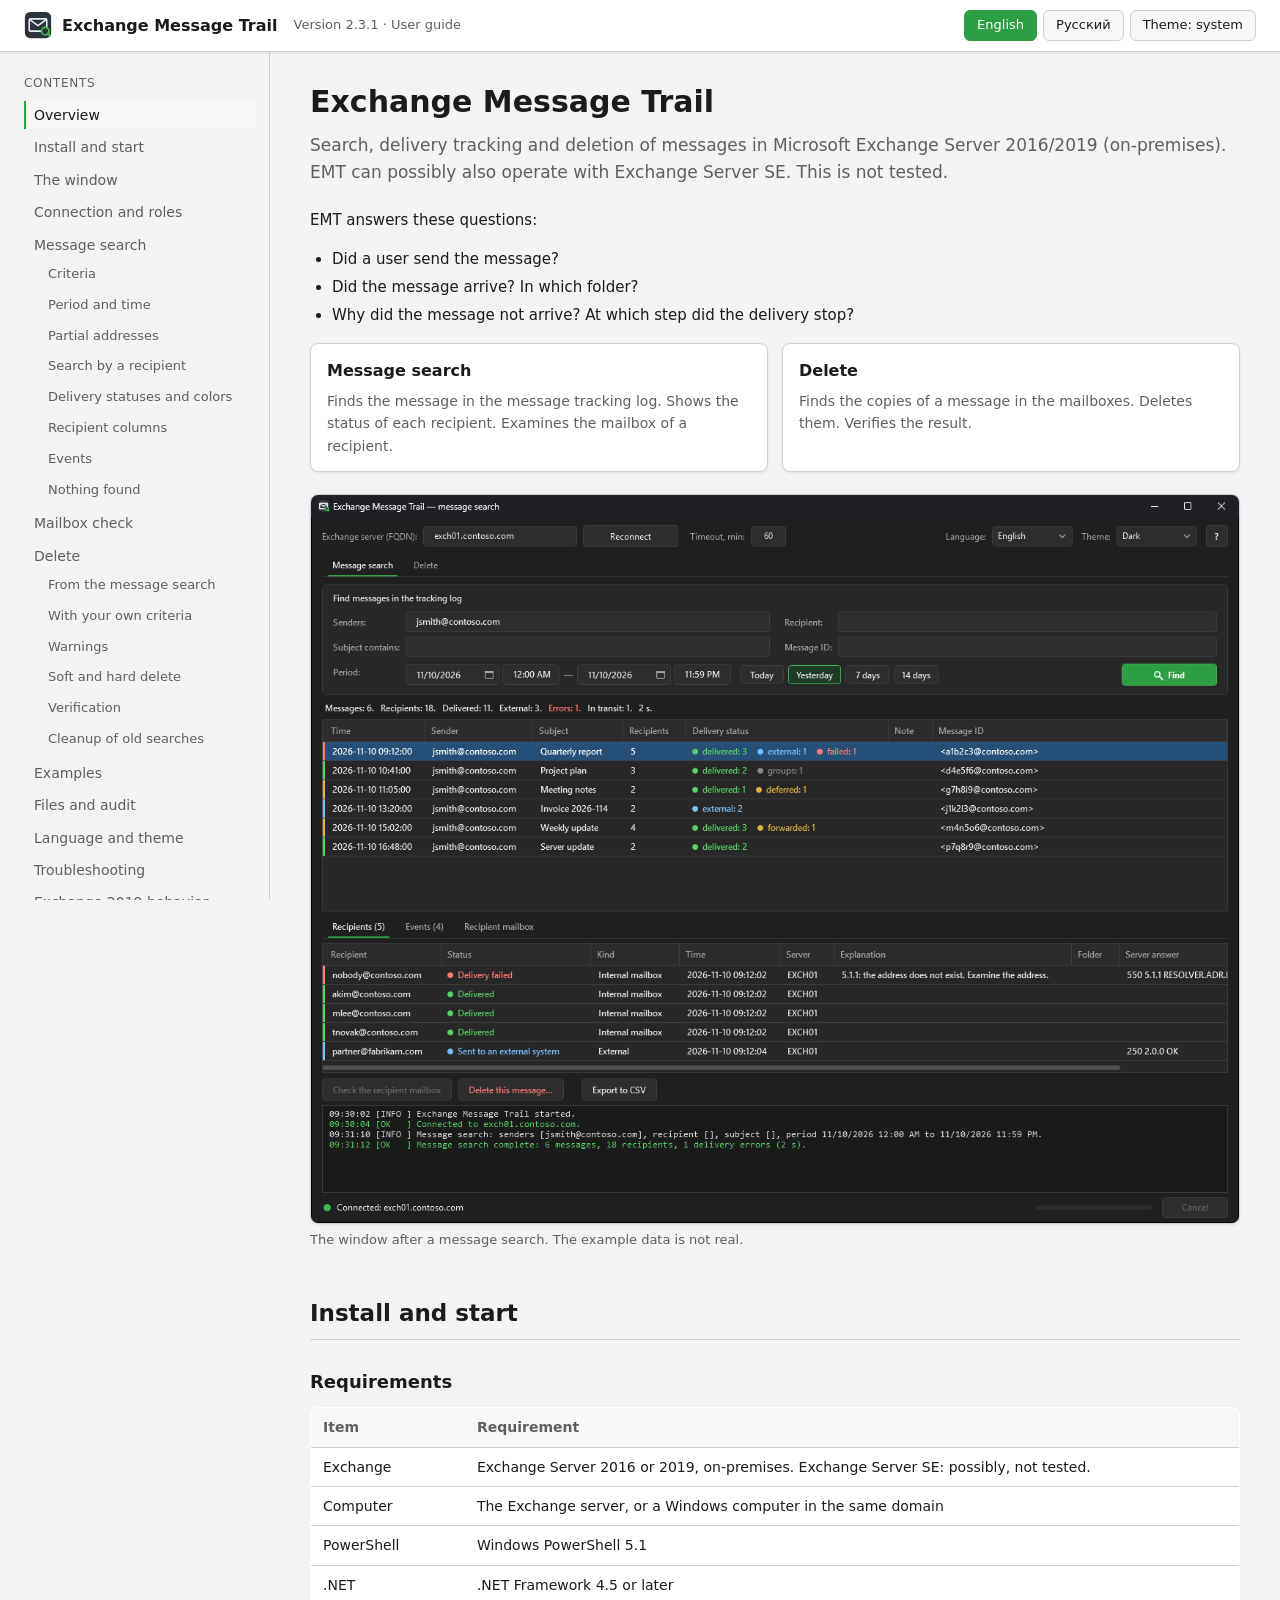
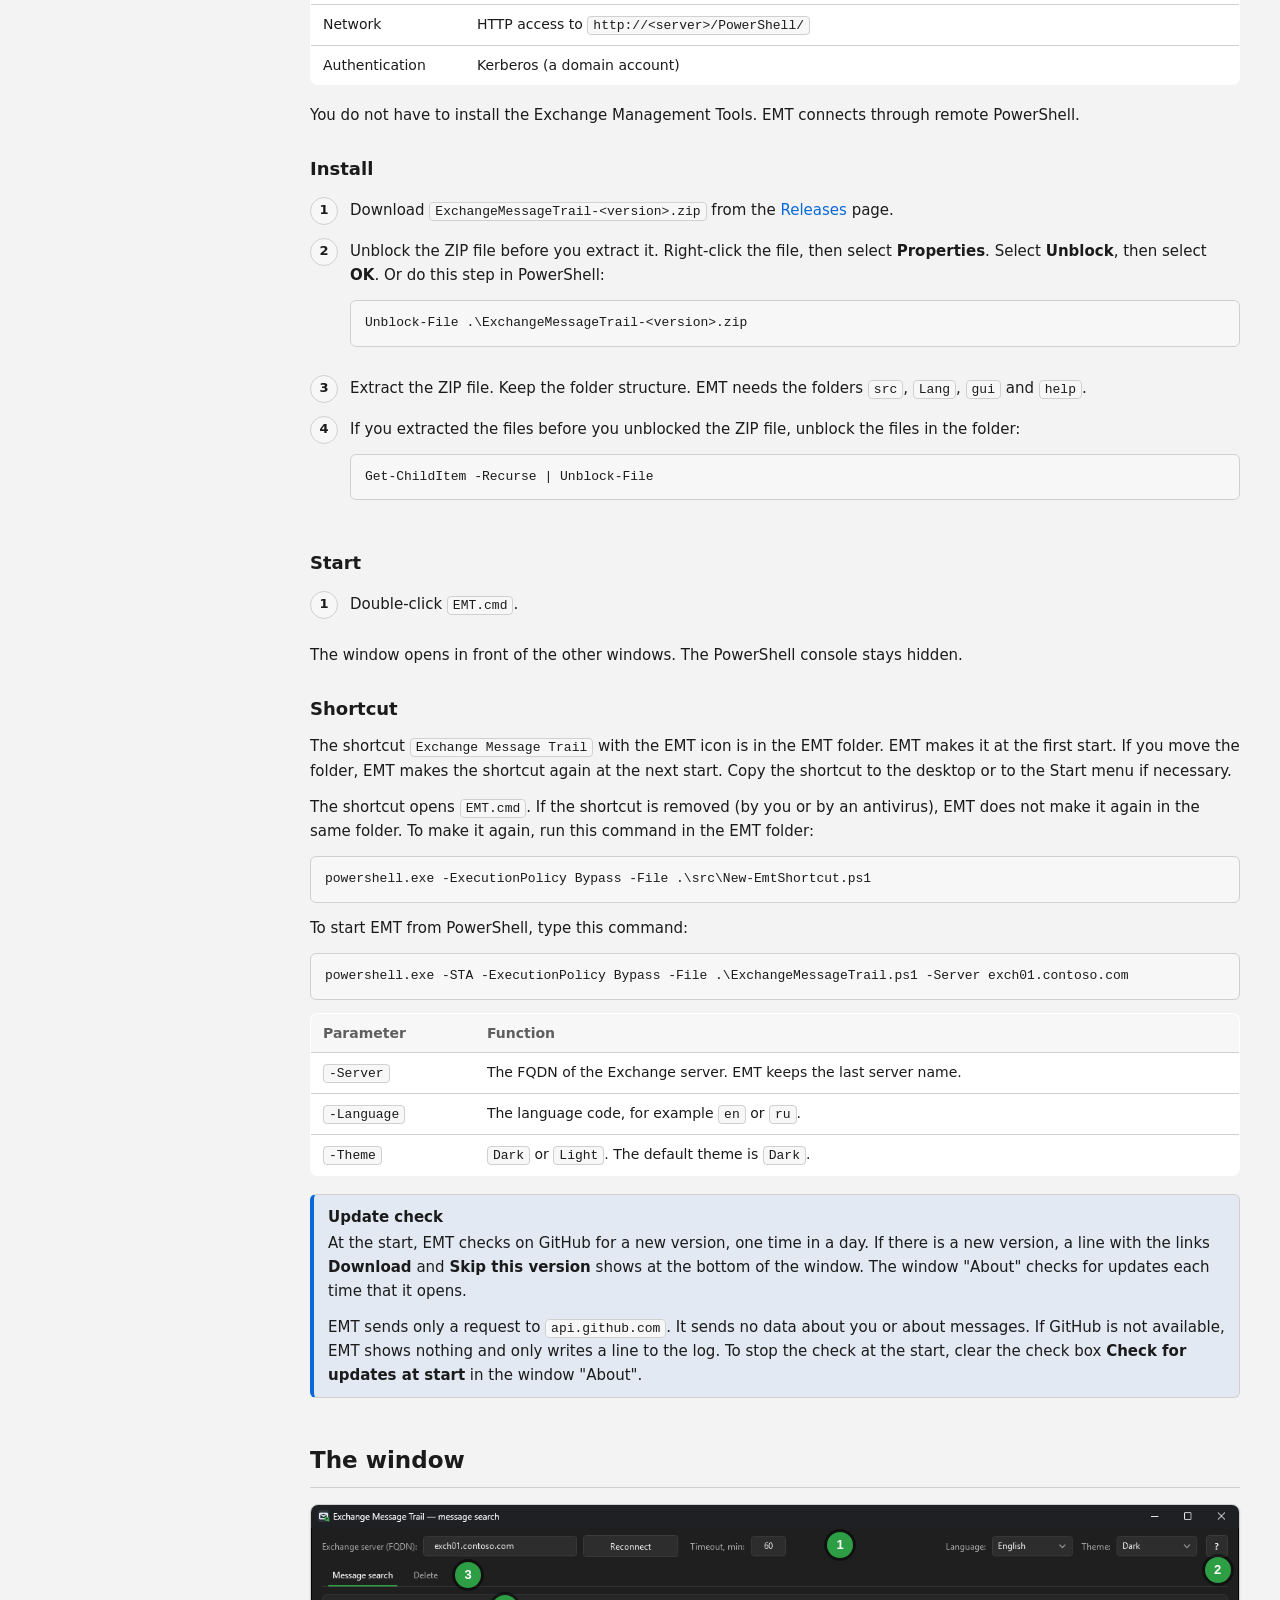
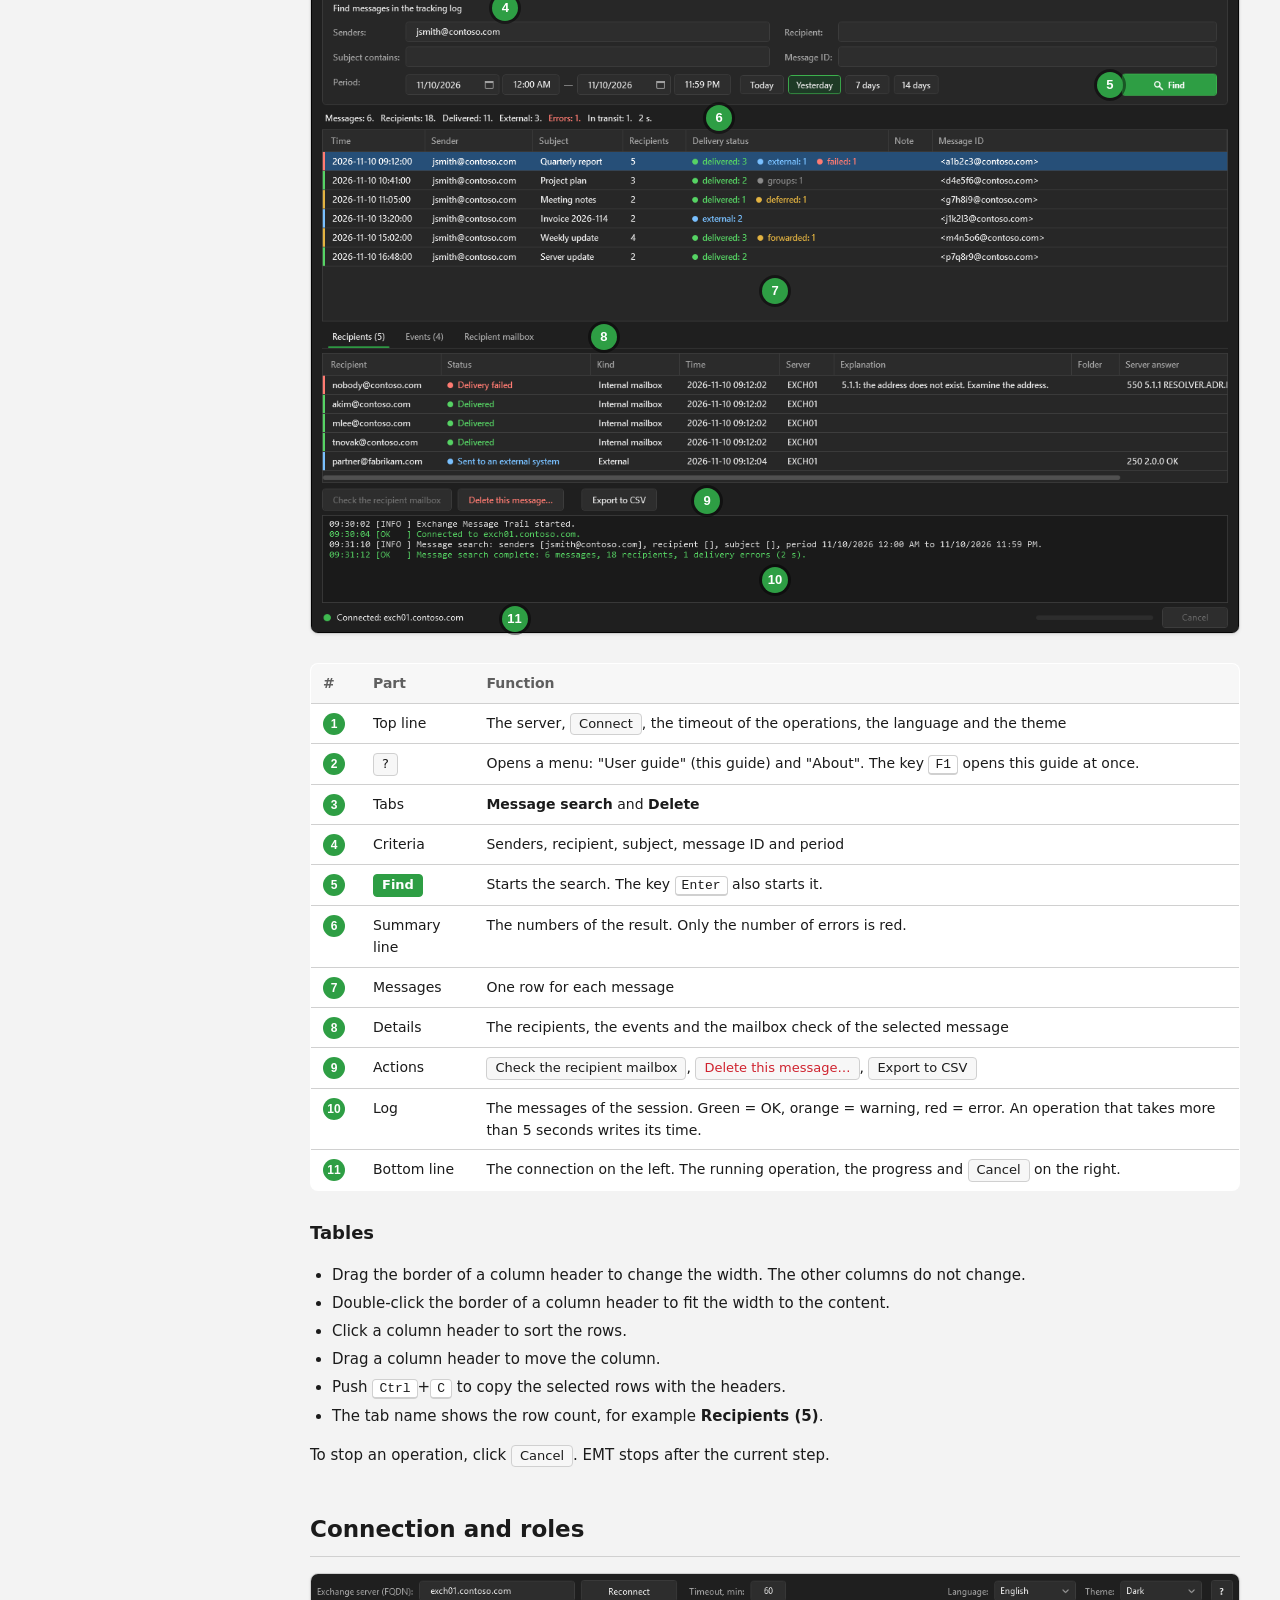
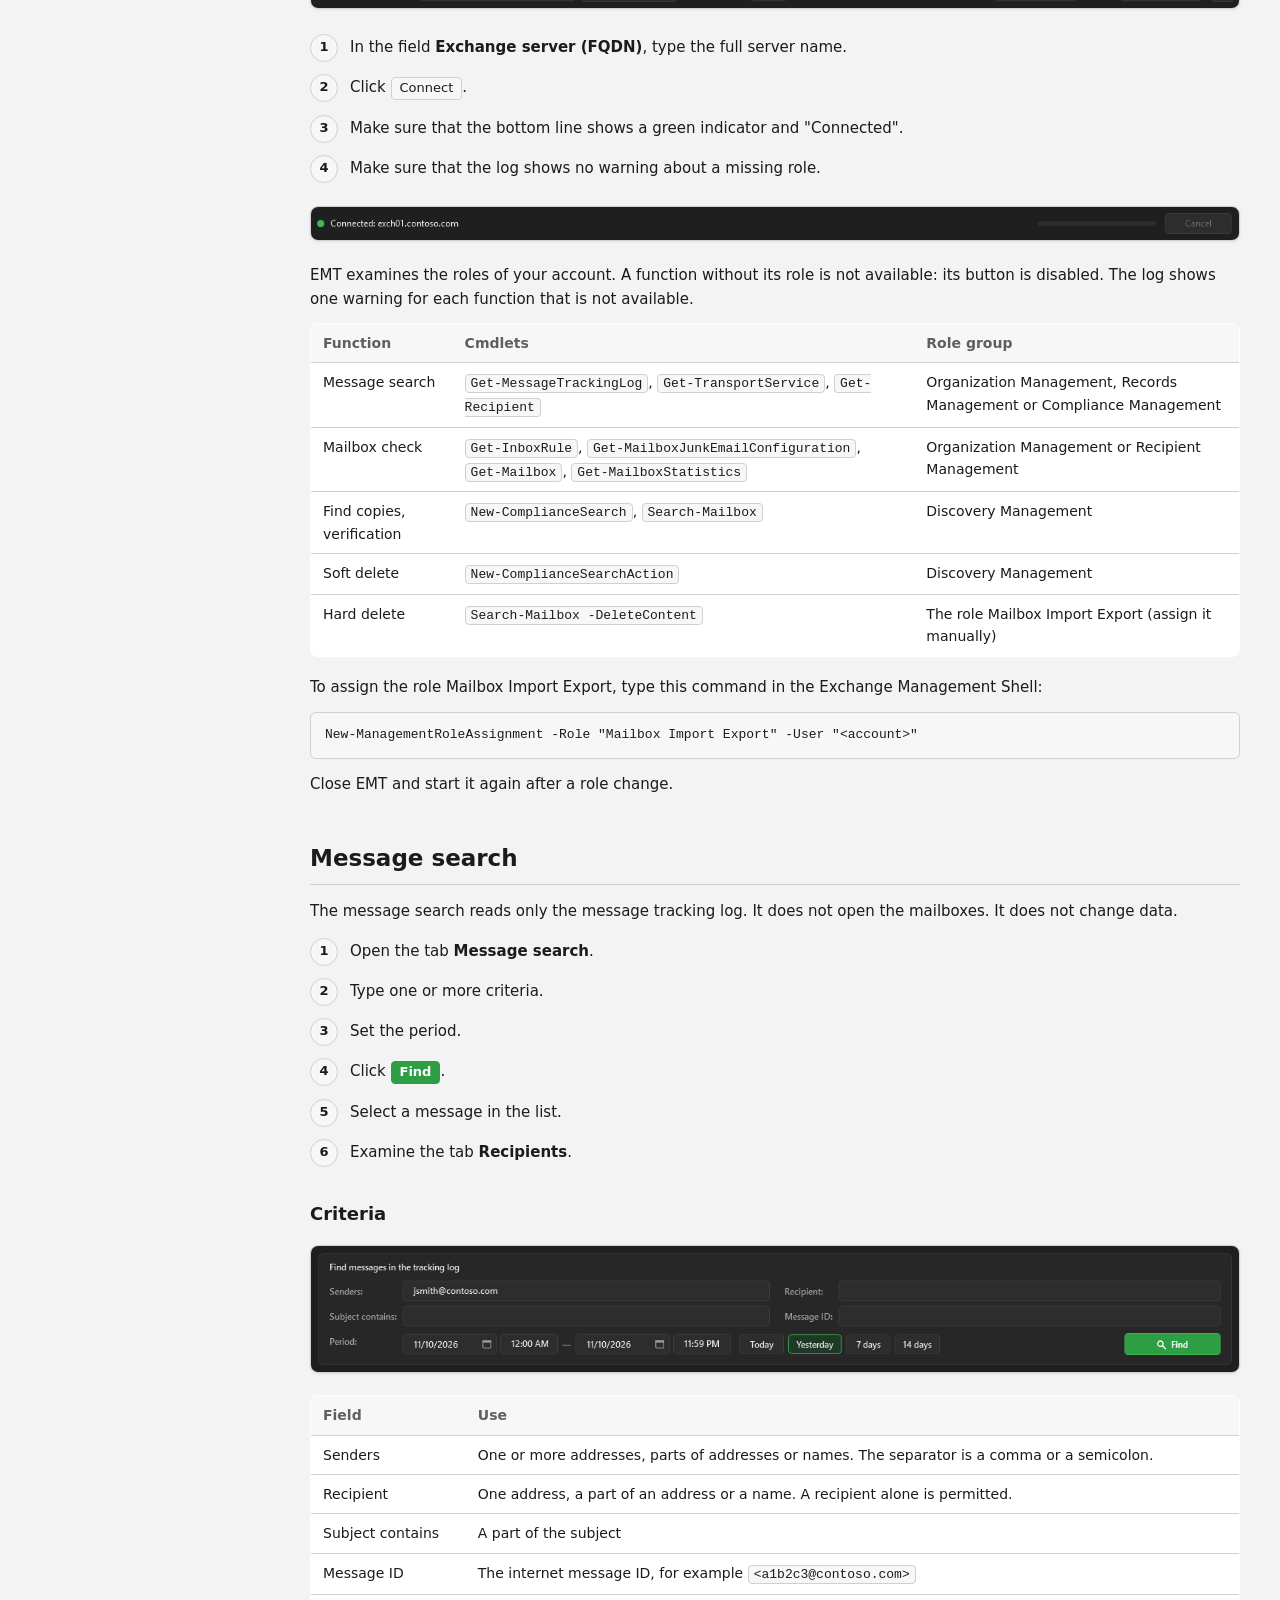
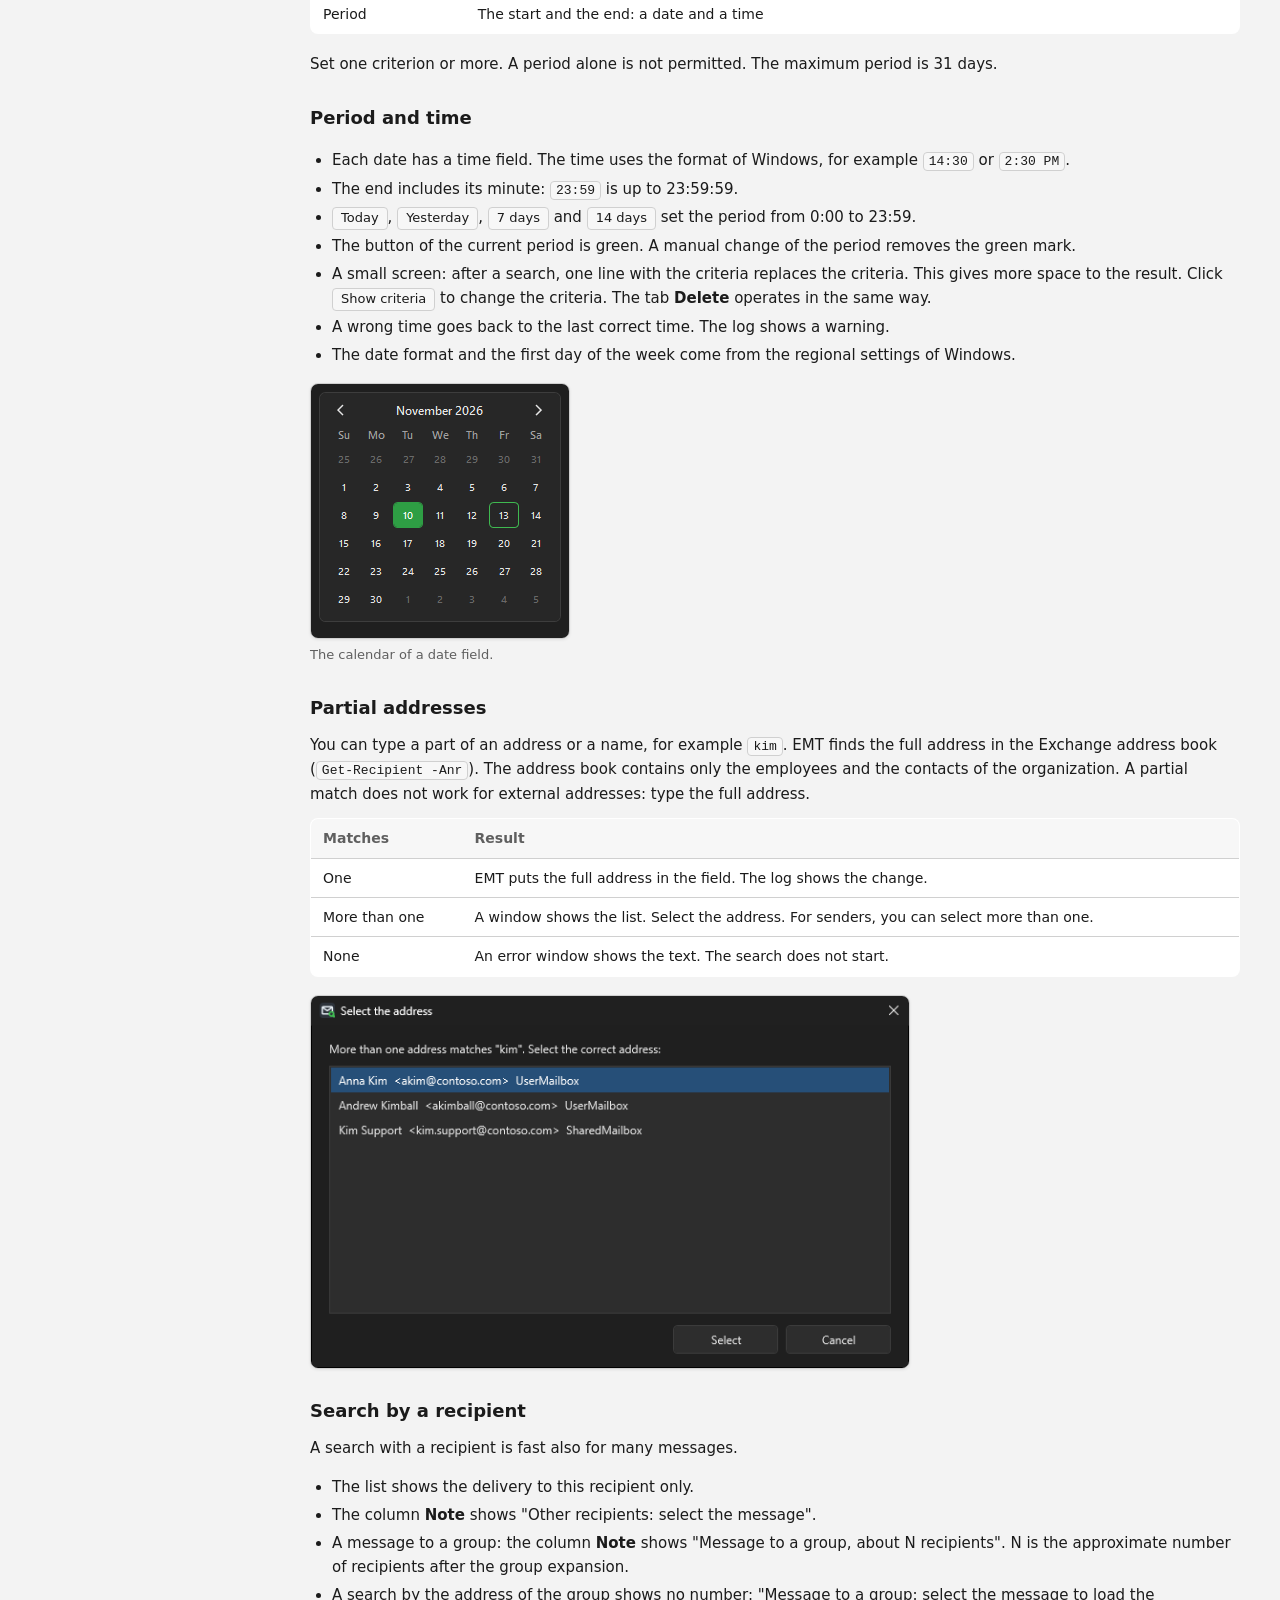
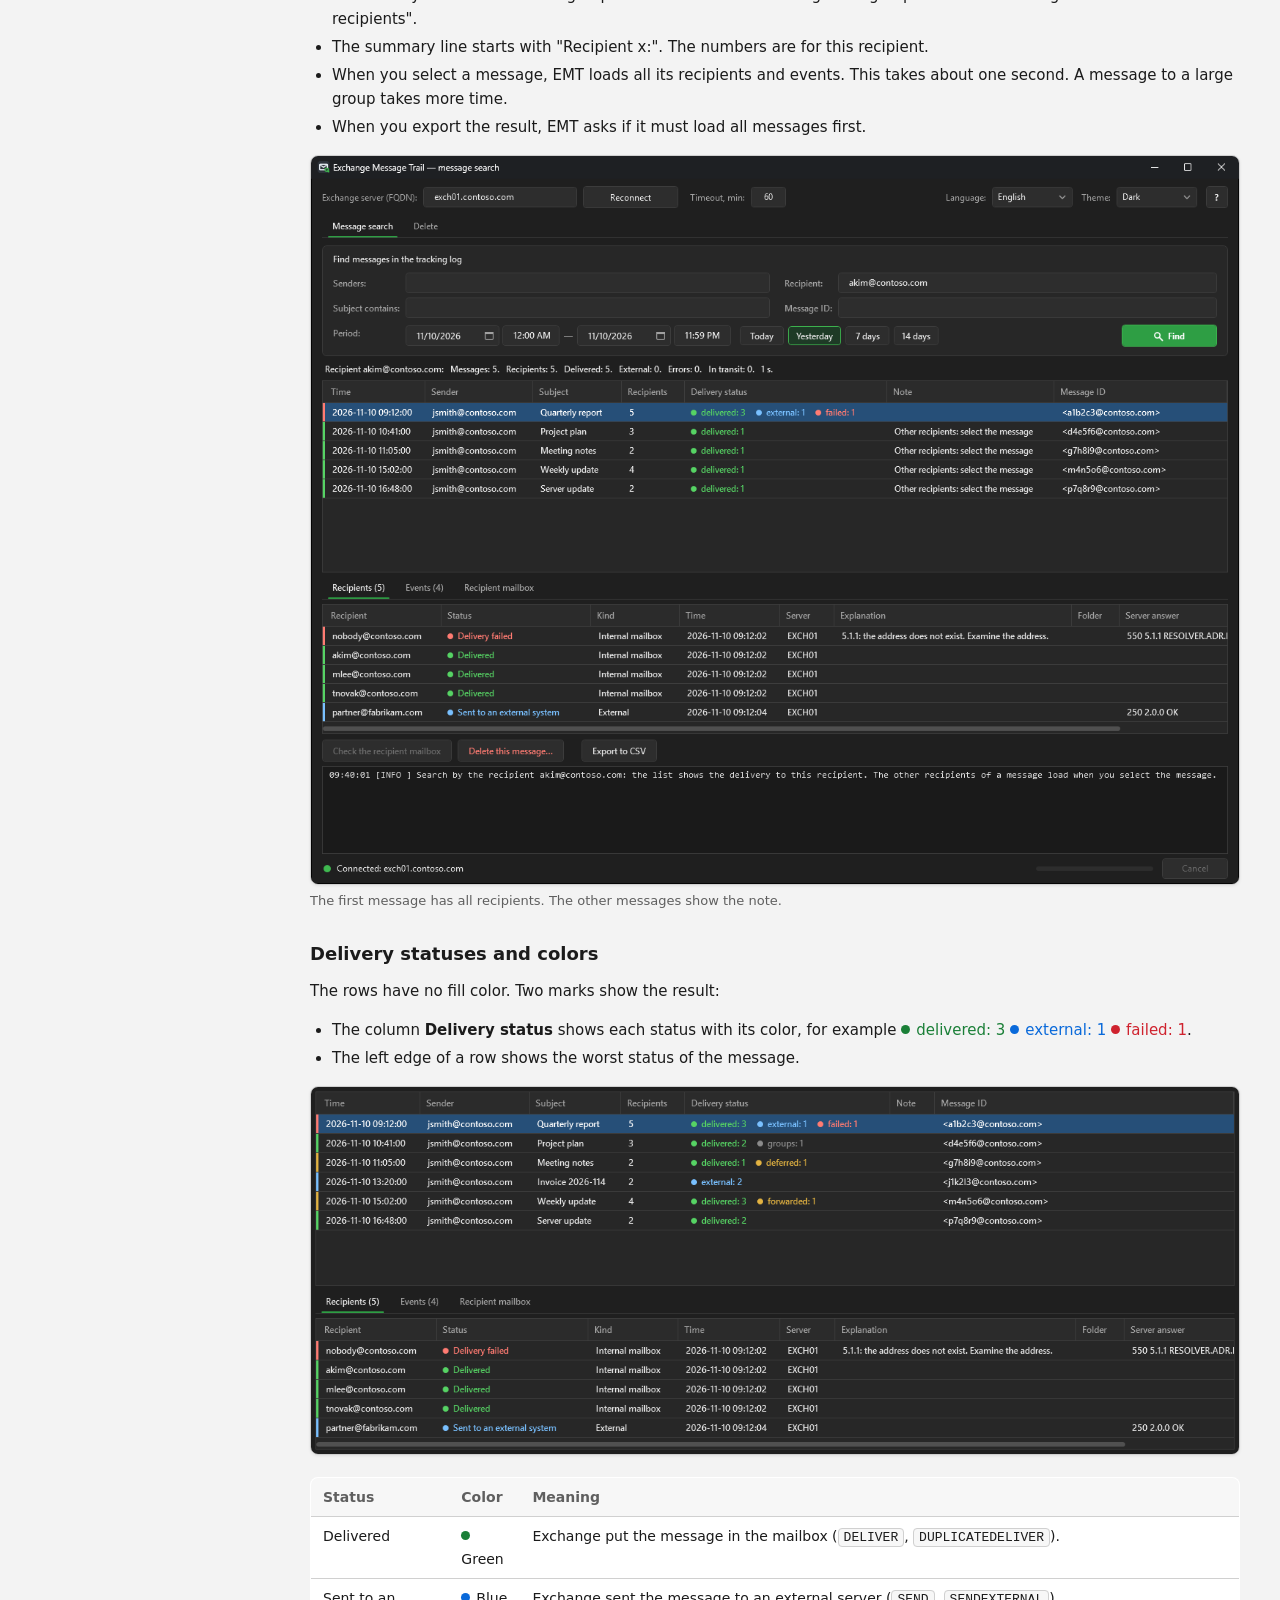
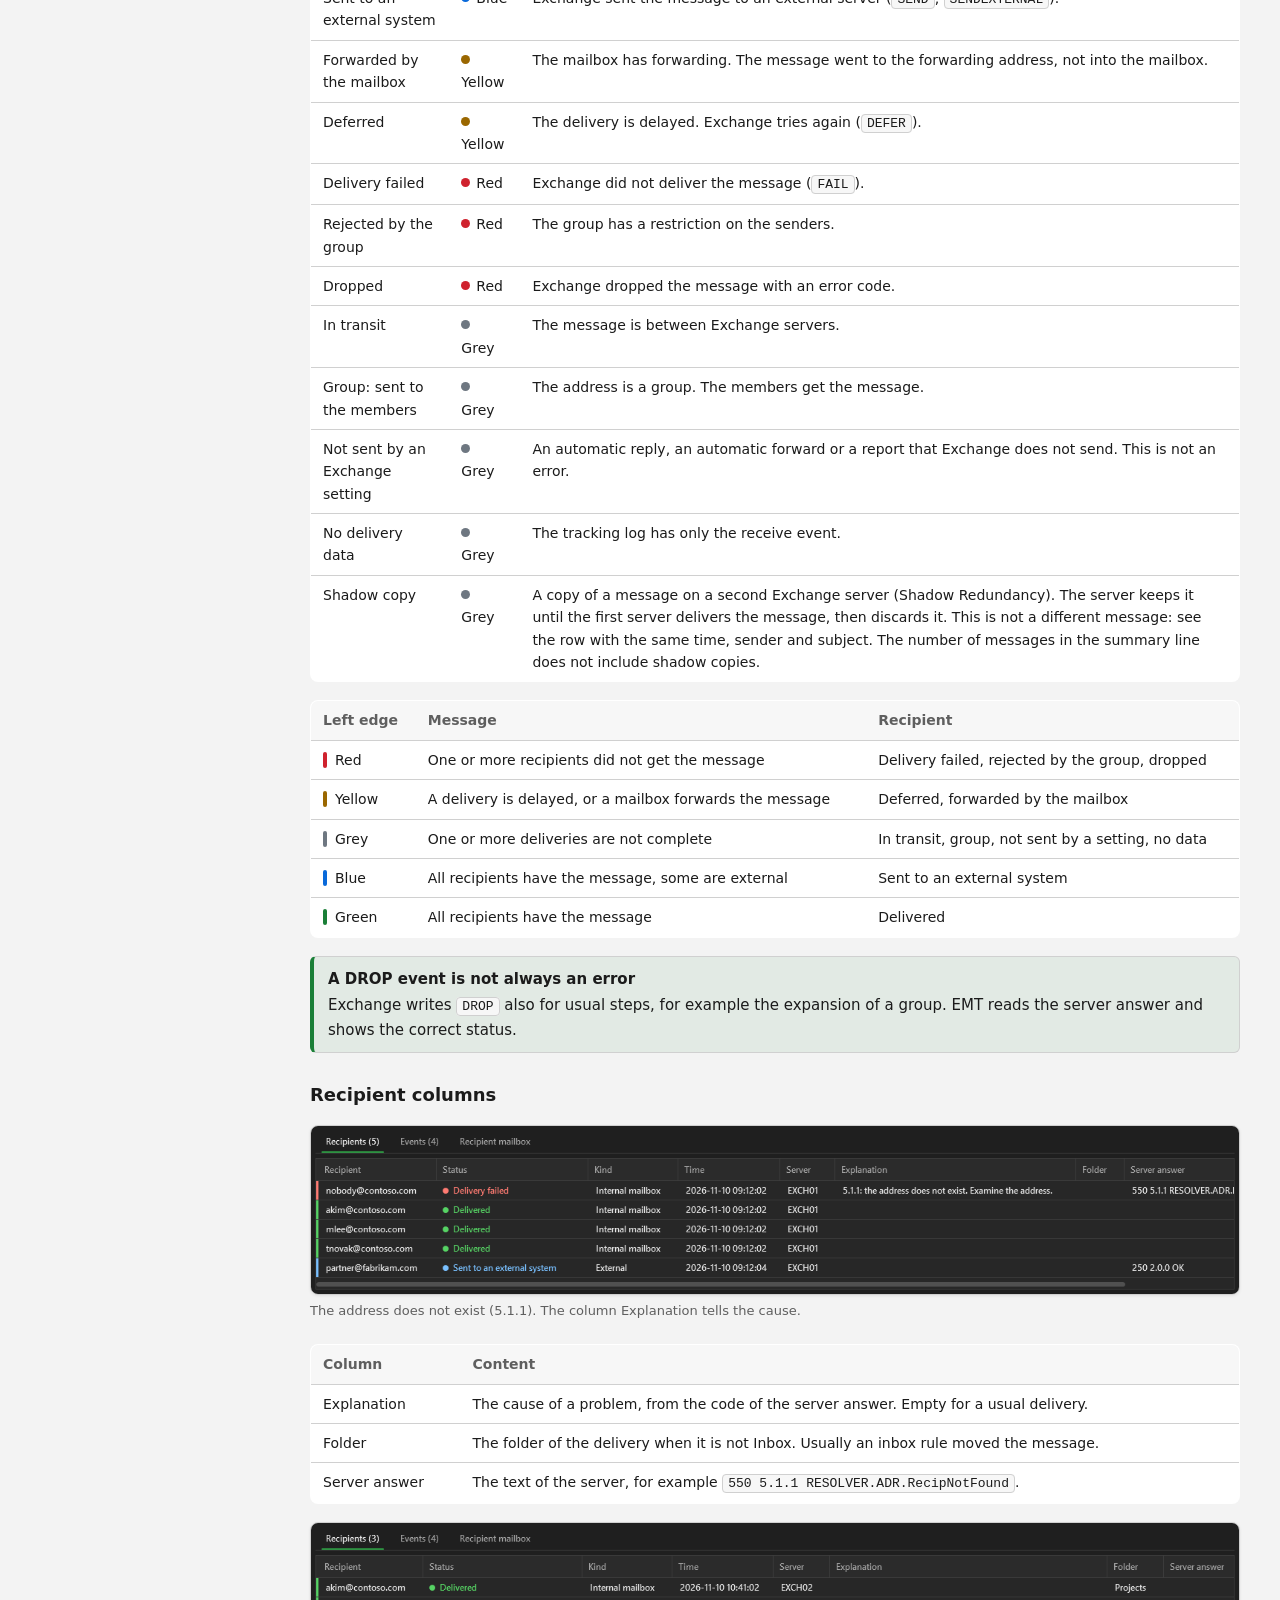
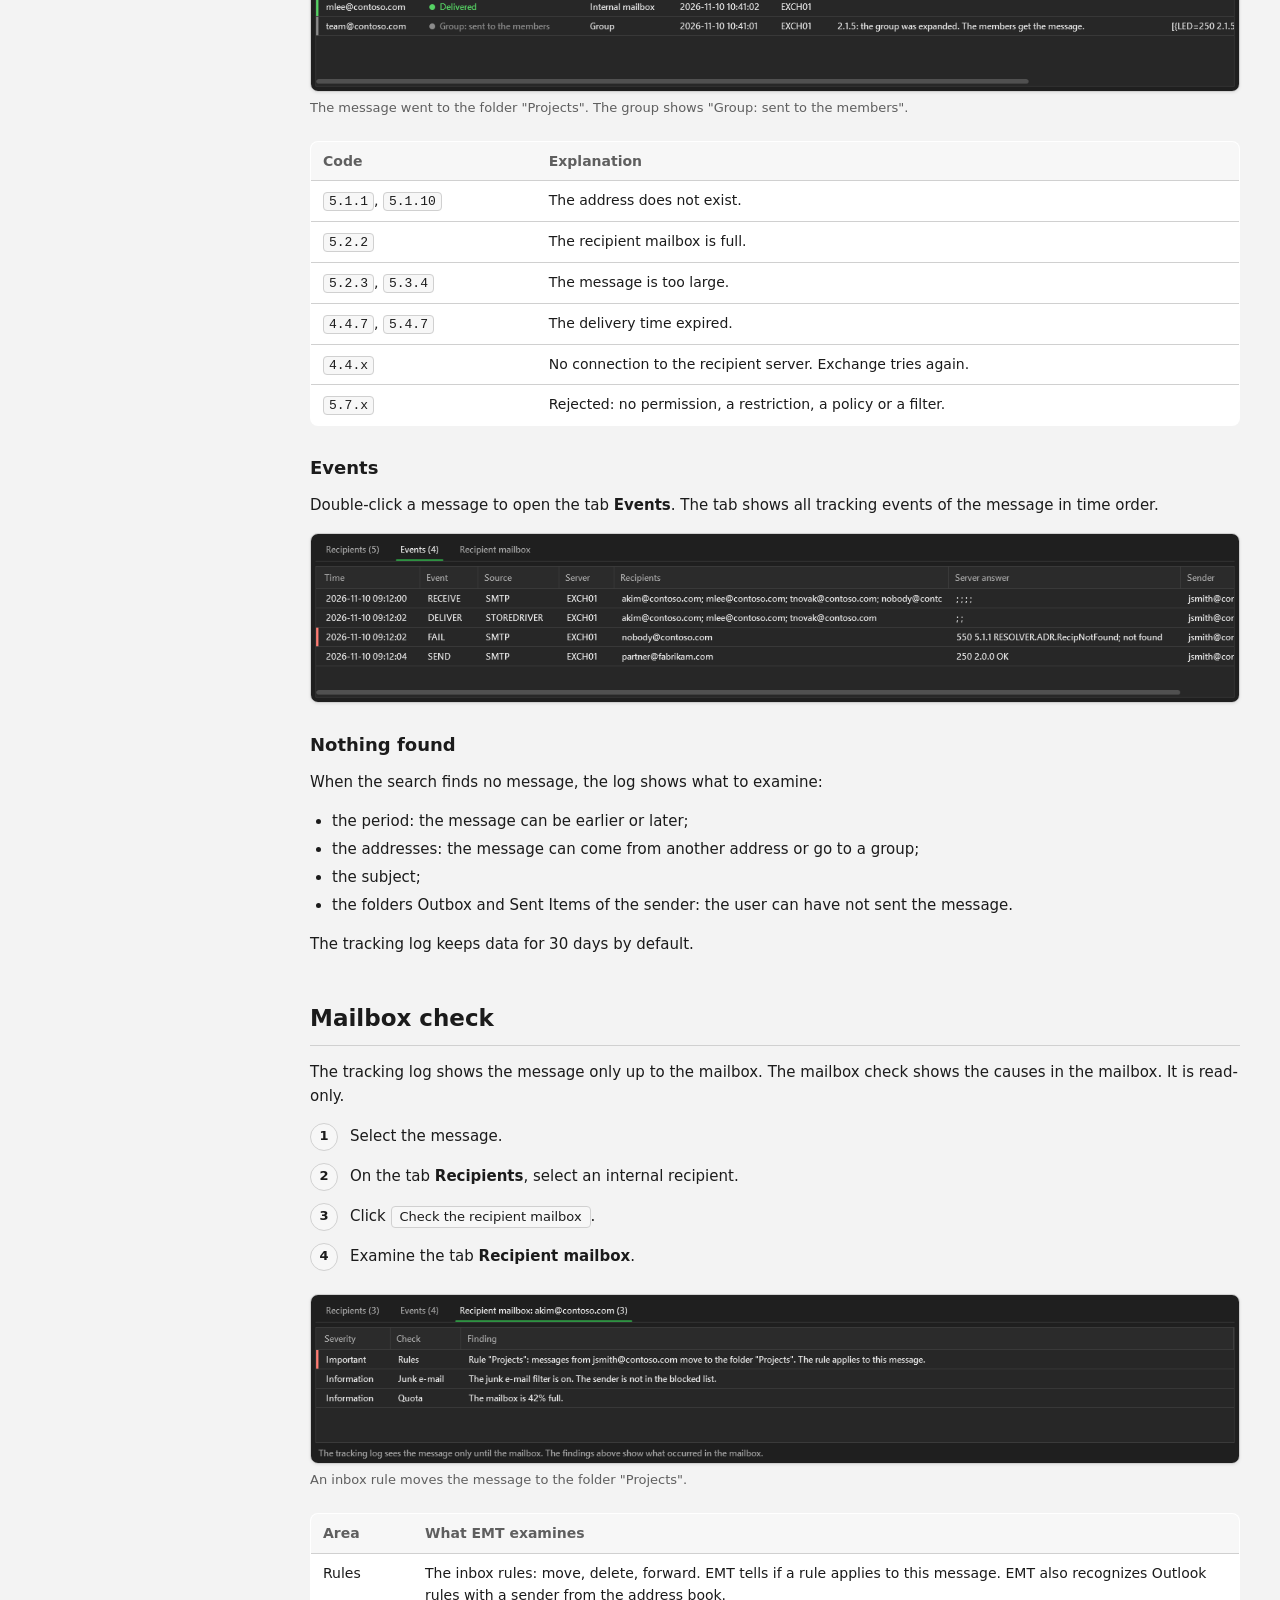
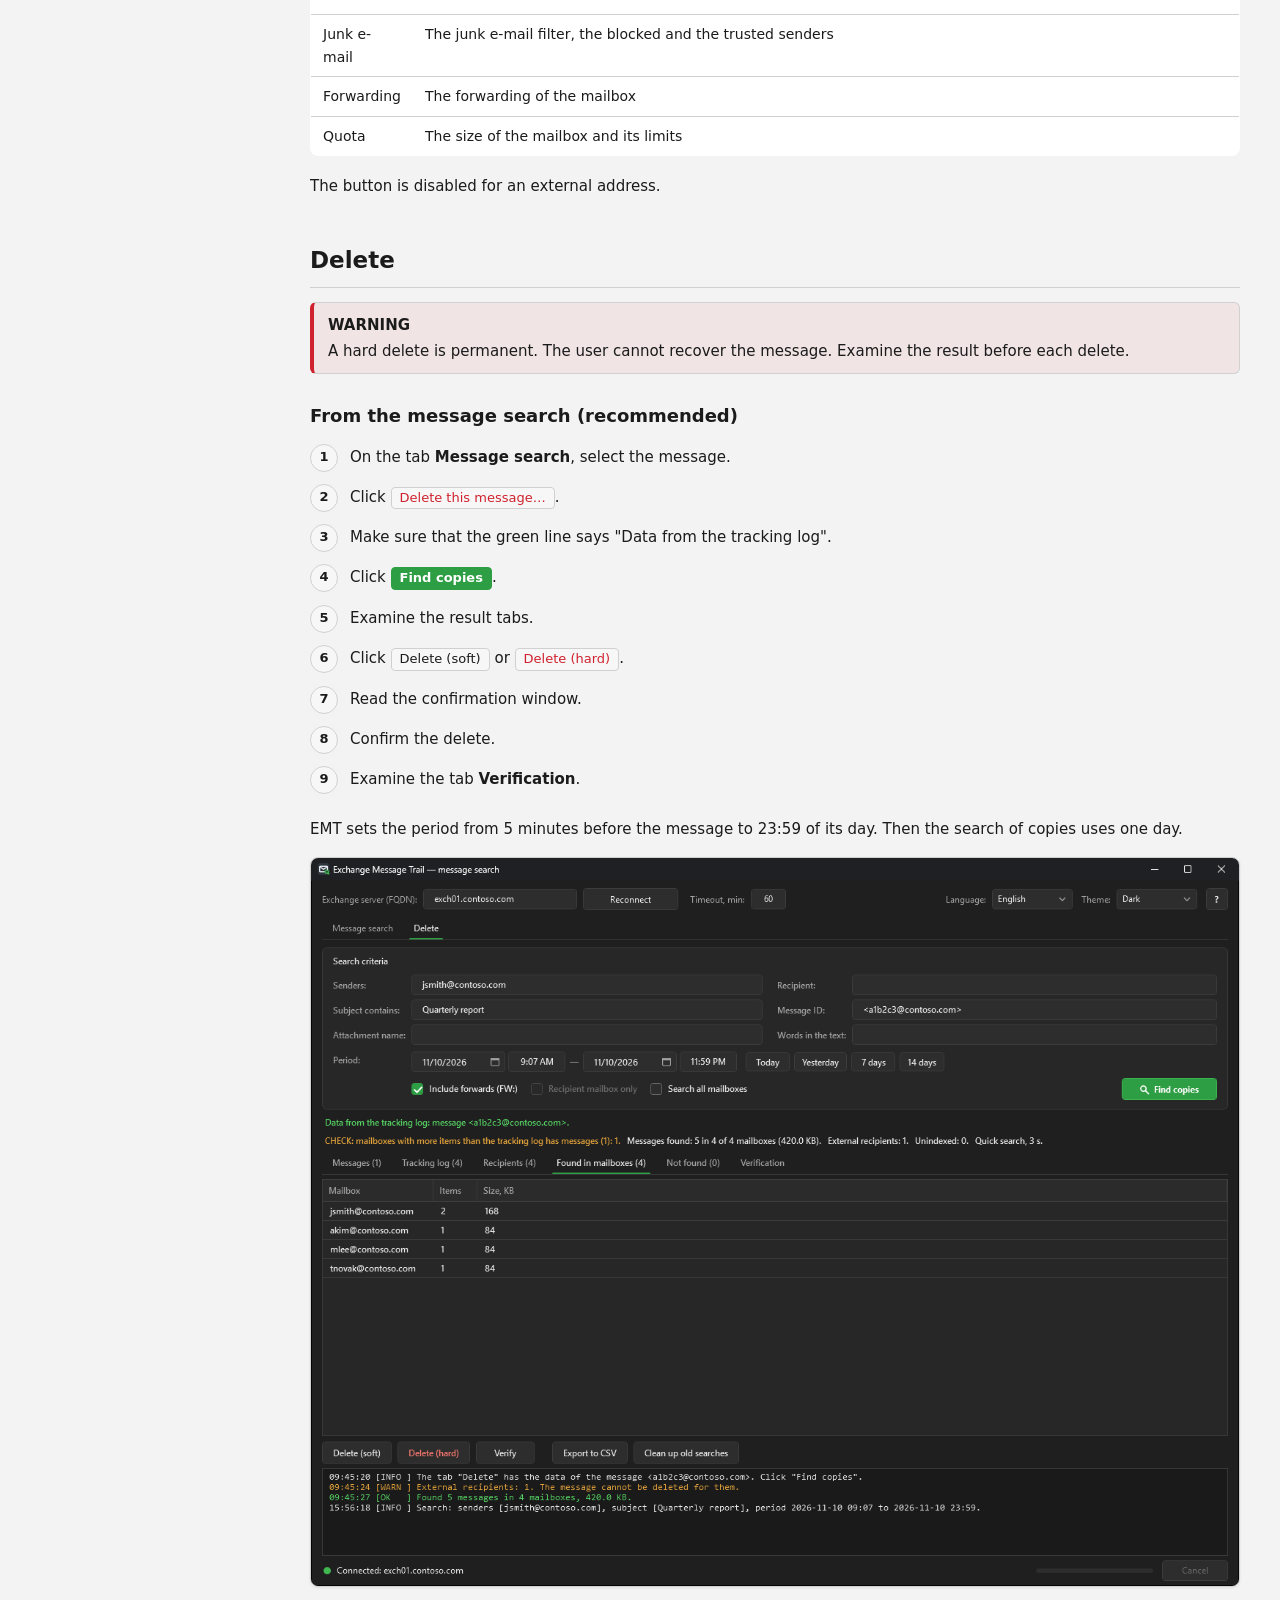
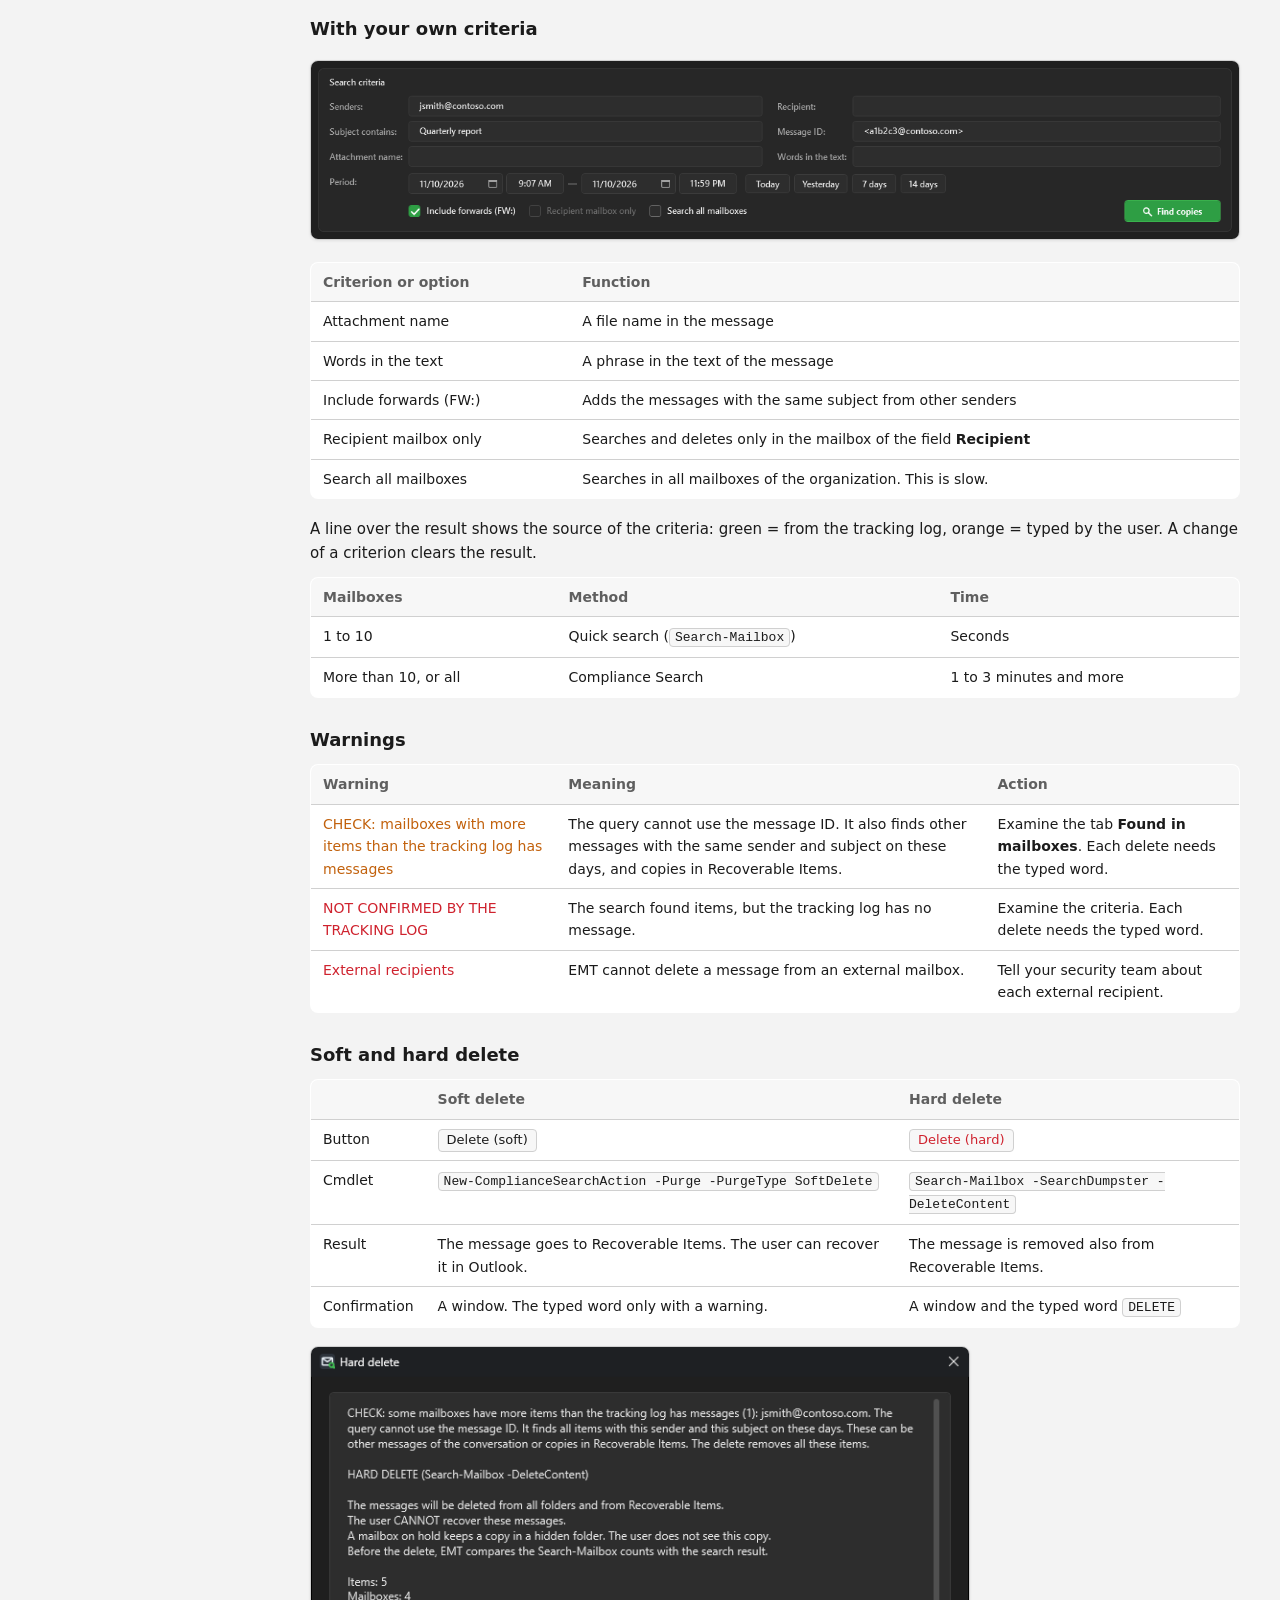
==== commit 266c95f9: "Update check at the start and in the window "About"; classic window removed; README introduction (2." ====
--- a/help/en.html
+++ b/help/en.html
@@ -3,7 +3,7 @@
 <head>
 <meta charset="utf-8">
 <meta name="viewport" content="width=device-width, initial-scale=1">
-<meta name="emt-version" content="2.3.0">
+<meta name="emt-version" content="2.3.1">
 <title>Exchange Message Trail — User guide</title>
 <link rel="stylesheet" href="help.css">
 <link rel="icon" type="image/svg+xml" href="img/emt.svg">
@@ -12,7 +12,7 @@
 <body>
 <header class="top">
   <div class="logo"><img src="img/emt.svg" class="mark" alt="">Exchange Message Trail</div>
-  <span class="version">Version 2.3.0 · User guide</span>
+  <span class="version">Version 2.3.1 · User guide</span>
   <span class="spacer"></span>
   <div class="switch">
     <a class="active" href="en.html">English</a>
@@ -130,9 +130,13 @@
     <tr><td><code>-Theme</code></td><td><code>Dark</code> or <code>Light</code>. The default theme is <code>Dark</code>.</td></tr>
   </table>
   <div class="callout">
-    <b class="label">Classic window</b>
-    <p><code>EMT-Classic.cmd</code> starts the earlier window (Windows Forms). It has the same functions.
-    Use it only if the usual window does not operate. A later version removes it.</p>
+    <b class="label">Update check</b>
+    <p>At the start, EMT checks on GitHub for a new version, one time in a day. If there is a new version,
+    a line with the links <b>Download</b> and <b>Skip this version</b> shows at the bottom of the window.
+    The window "About" checks for updates each time that it opens.</p>
+    <p>EMT sends only a request to <code>api.github.com</code>. It sends no data about you or about messages.
+    If GitHub is not available, EMT shows nothing and only writes a line to the log.
+    To stop the check at the start, clear the check box <b>Check for updates at start</b> in the window "About".</p>
   </div>
 </section>
 
@@ -552,7 +556,7 @@
     <tr><th>File</th><th>Content</th></tr>
     <tr><td><code>%USERPROFILE%\ExchangeMessageTrail\audit.csv</code></td><td>One row for each message search, mailbox check, search of copies, delete, verification and cleanup</td></tr>
     <tr><td><code>%USERPROFILE%\ExchangeMessageTrail\logs\EMT_&lt;date&gt;.log</code></td><td>The full log of one session</td></tr>
-    <tr><td><code>%APPDATA%\ExchangeMessageTrail\settings.json</code></td><td>The last server, the language, the theme, the options, the timeout and the window size. Senders and subjects are not kept.</td></tr>
+    <tr><td><code>%APPDATA%\ExchangeMessageTrail\settings.json</code></td><td>The last server, the language, the theme, the options, the timeout, the window size and position, and the update check. Senders and subjects are not kept.</td></tr>
   </table>
   <p>Click <span class="btn">Export to CSV</span> to save the data of a tab as CSV files.</p>
   <div class="callout warn">
@@ -583,7 +587,7 @@
     <tr><td>The message search finds nothing</td><td>The period, the address, or the log data is too old</td><td>Read the hints in the log. Make the period larger.</td></tr>
     <tr><td>Delivered, but the user does not see the message</td><td>A rule, the junk e-mail filter or forwarding</td><td>Use the <a href="#mailbox">mailbox check</a>.</td></tr>
     <tr><td>Found 0 copies, but the message exists</td><td>The message is unindexed, or the subject is different</td><td>Use <b>Search all mailboxes</b>. Make the subject text shorter.</td></tr>
-    <tr><td>The window does not operate correctly</td><td>A problem of the window</td><td>Start <code>EMT-Classic.cmd</code>. Tell the developer about the problem.</td></tr>
+    <tr><td>The window does not operate correctly</td><td>A problem of the window</td><td>Tell the developer about the problem. Attach the log from the folder <code>%USERPROFILE%\ExchangeMessageTrail\logs</code>.</td></tr>
   </table>
 </section>
 
@@ -603,8 +607,6 @@
 <!-- ================================================================== -->
 <section id="contact">
   <h2>Contact and support</h2>
-  <p>The window "About" has the same links and the address for the support: <span class="btn">?</span> → "About".</p>
-  <figure><img src="img/en/about.png" alt="The window About" style="max-width:516px"></figure>
   <div class="cards">
     <div class="card">
       <h3 id="telegram">Questions and ideas</h3>
@@ -630,7 +632,7 @@
     <p>Make sure that the network is <b>TON</b>. A transfer in a different network is lost.</p>
   </div>
   <footer>
-    <p>Exchange Message Trail 2.3.0 · The screenshots show example data (contoso), not real data.</p>
+    <p>Exchange Message Trail 2.3.1 · The screenshots show example data (contoso), not real data.</p>
     <p>Microsoft, Exchange and Windows are trademarks of the Microsoft group of companies. EMT is not affiliated with Microsoft.</p>
   </footer>
 </section>
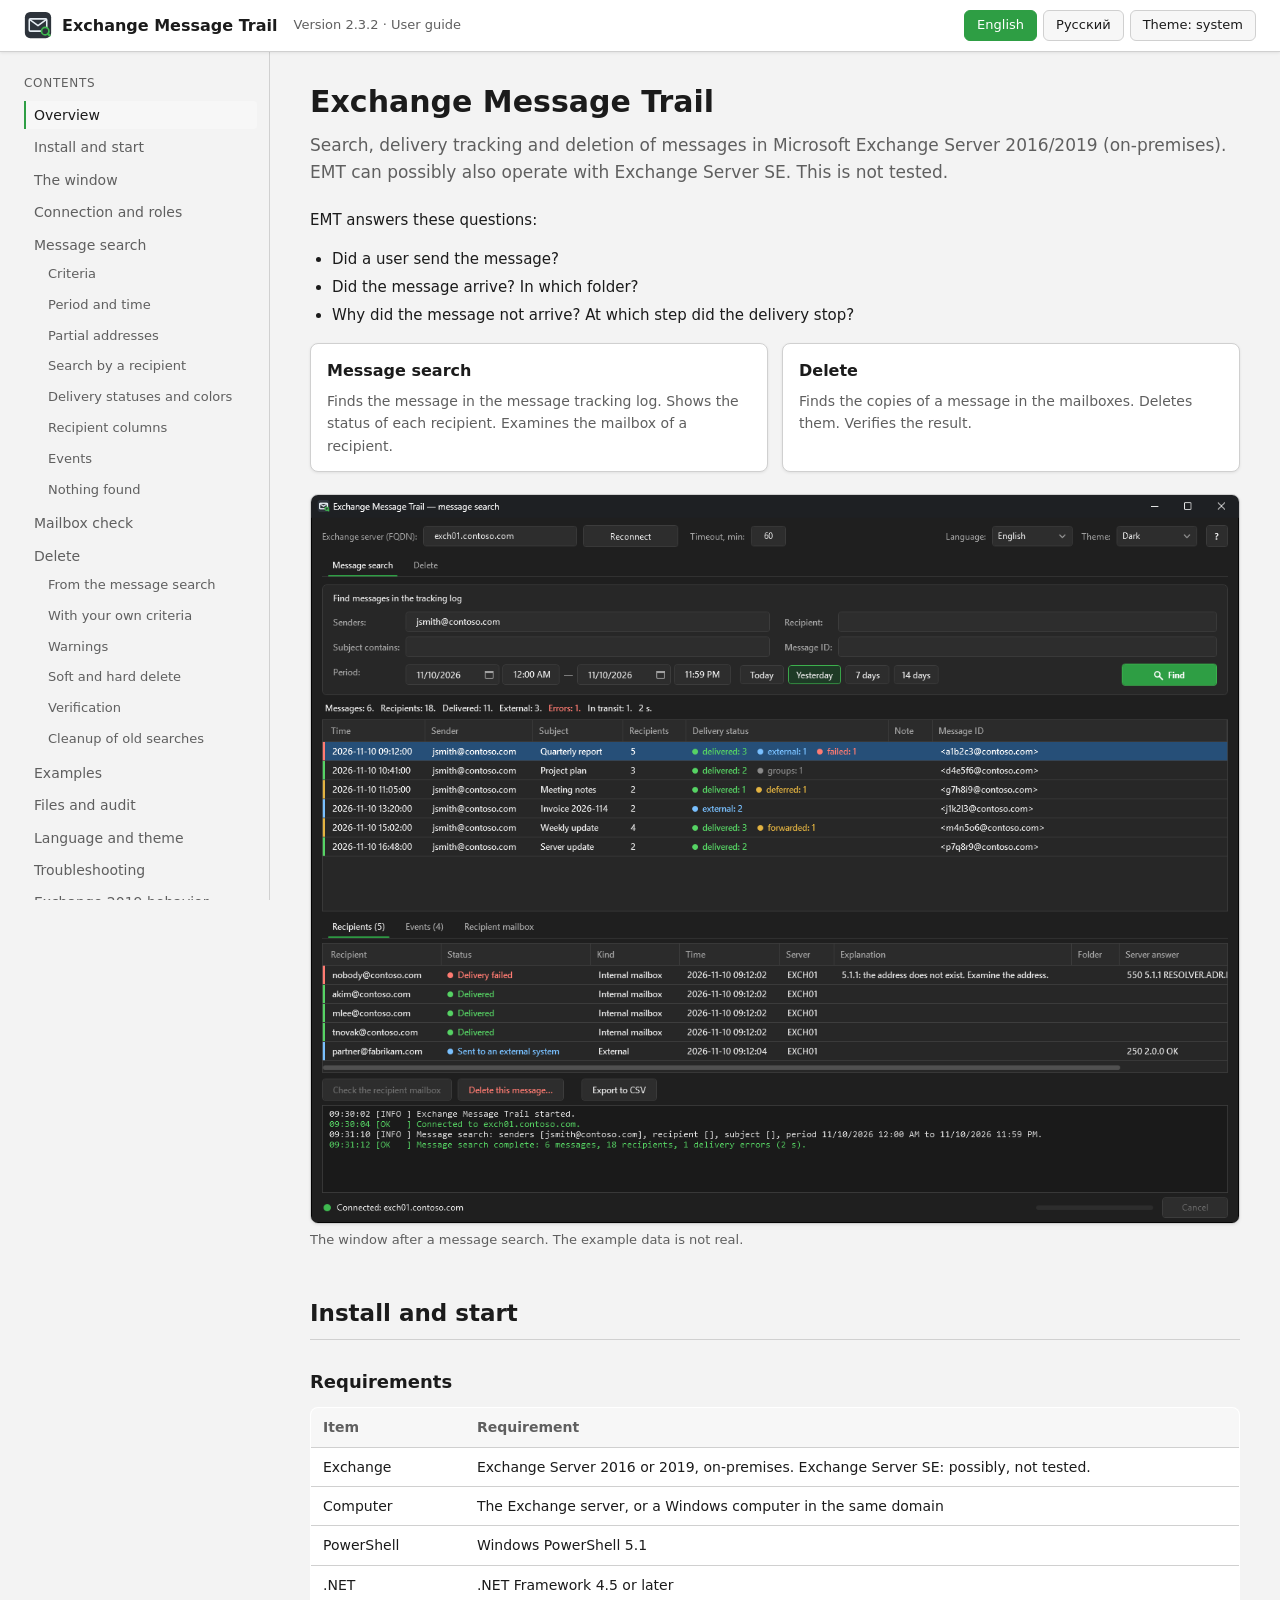
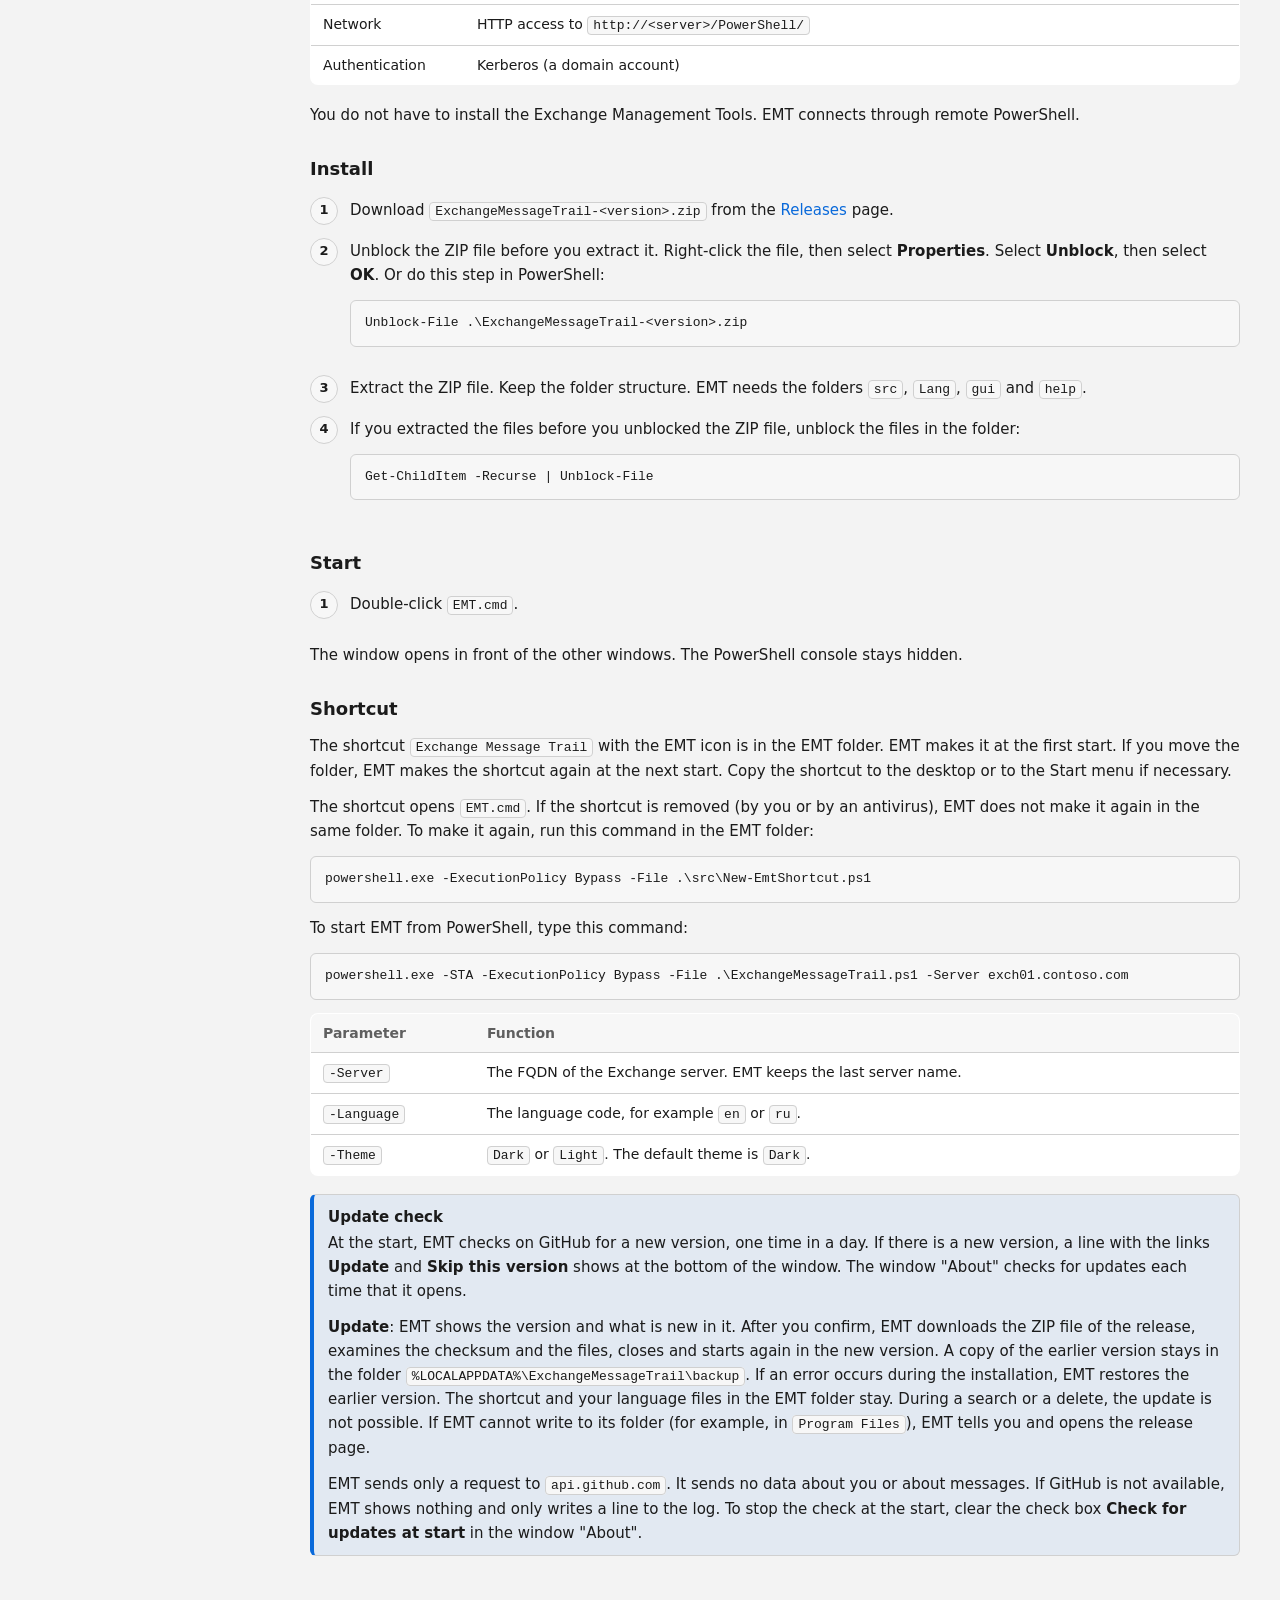
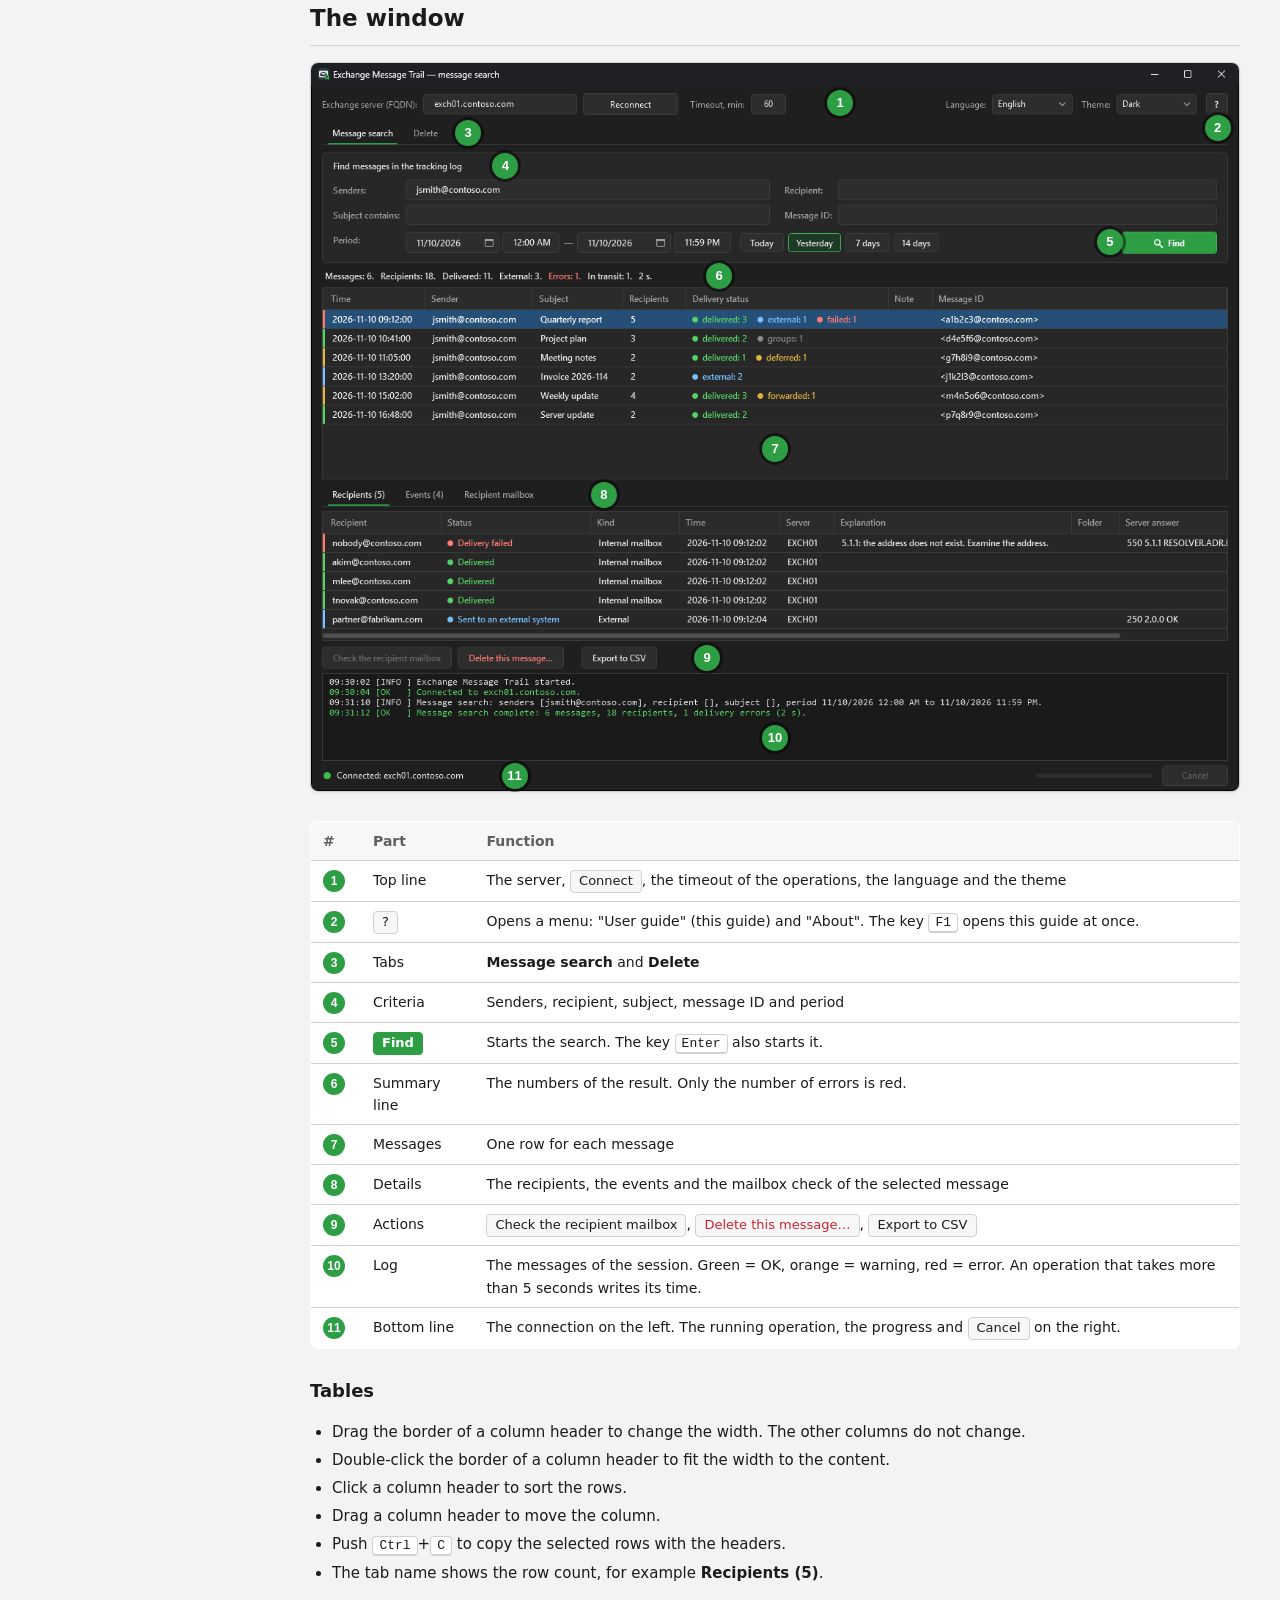
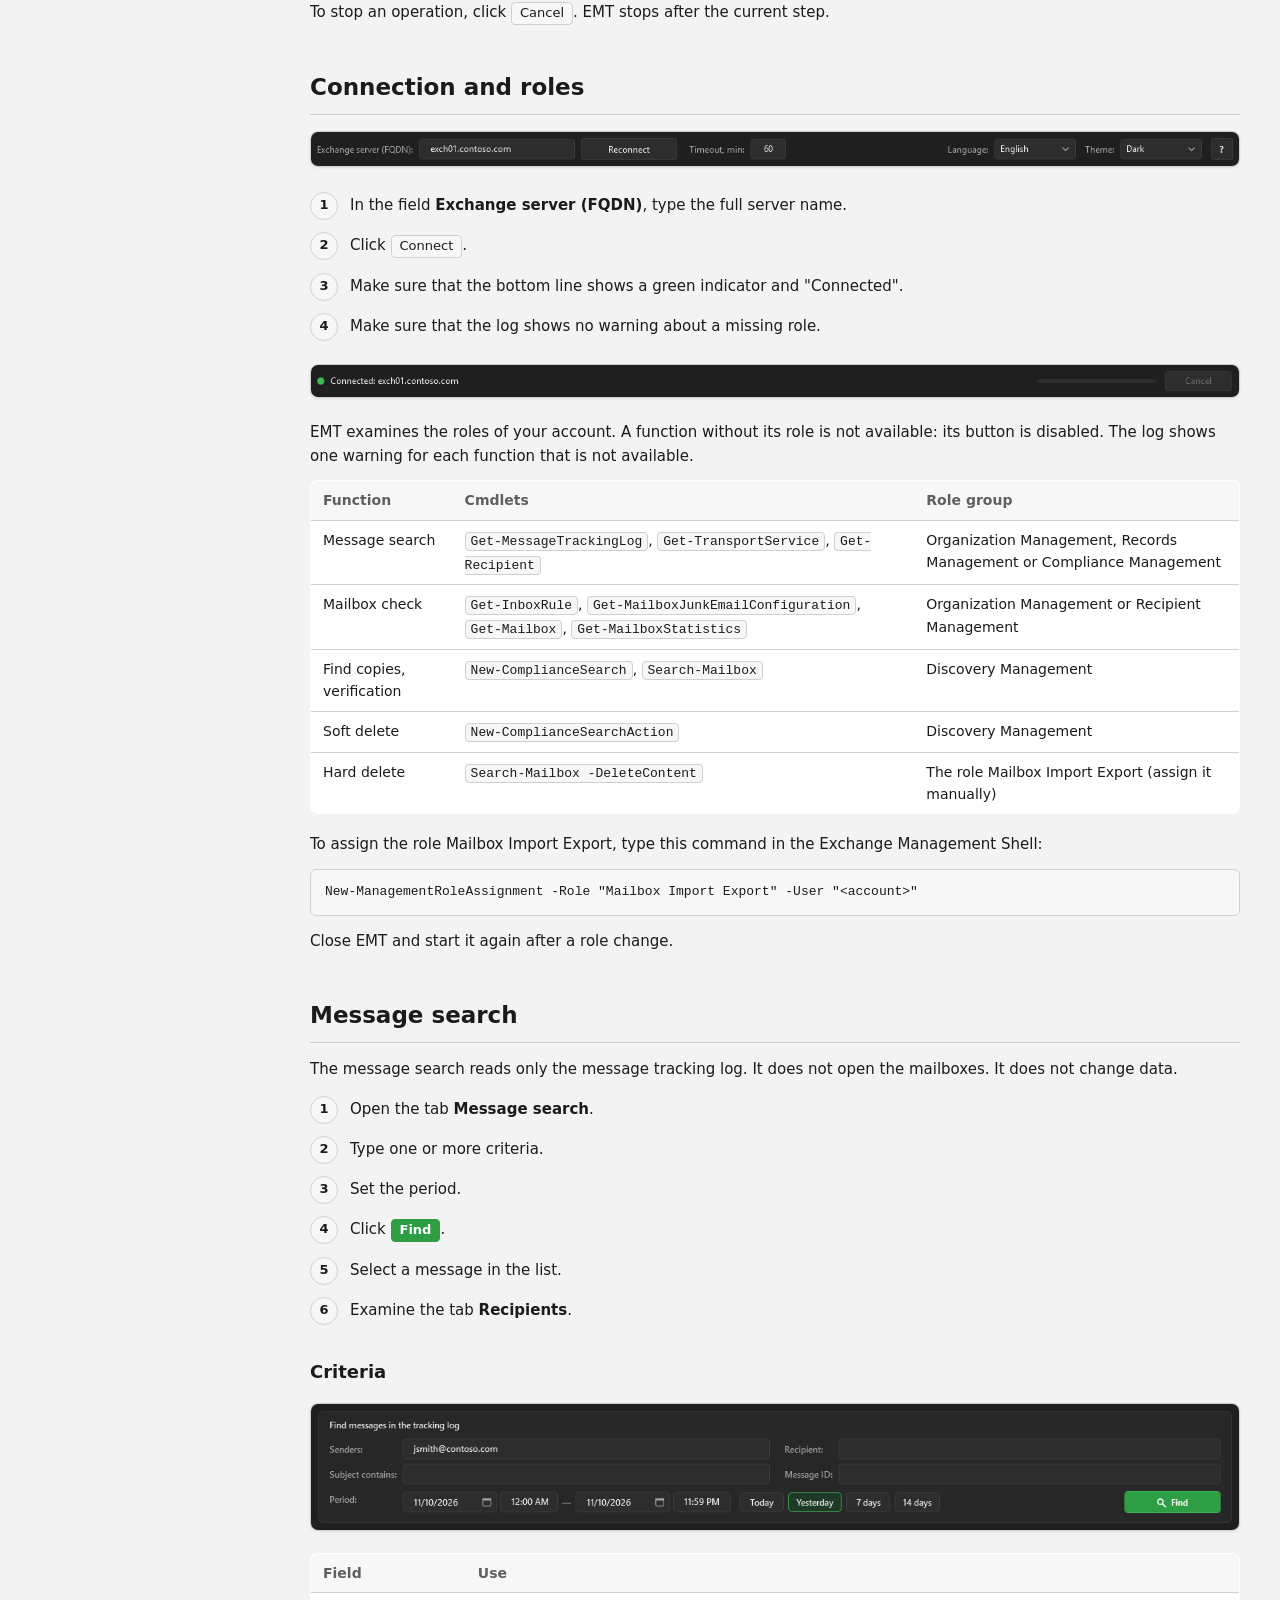
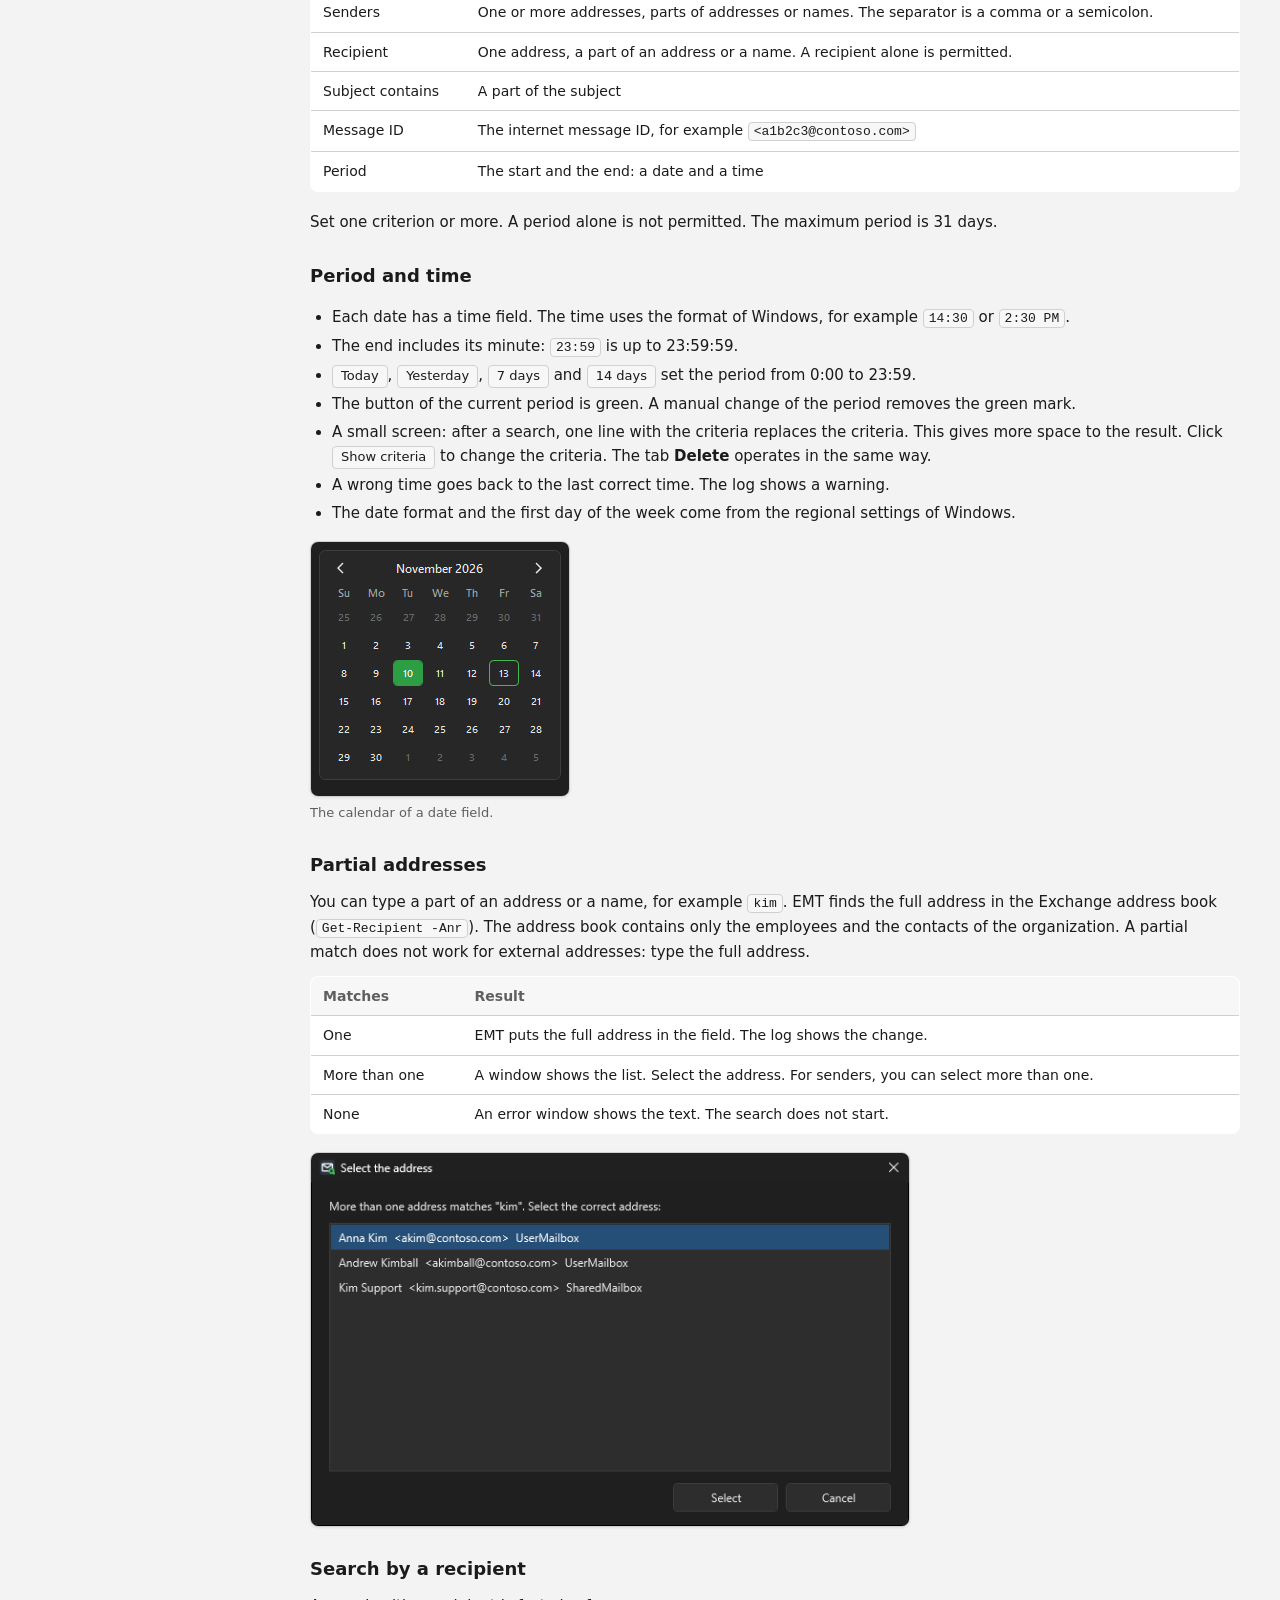
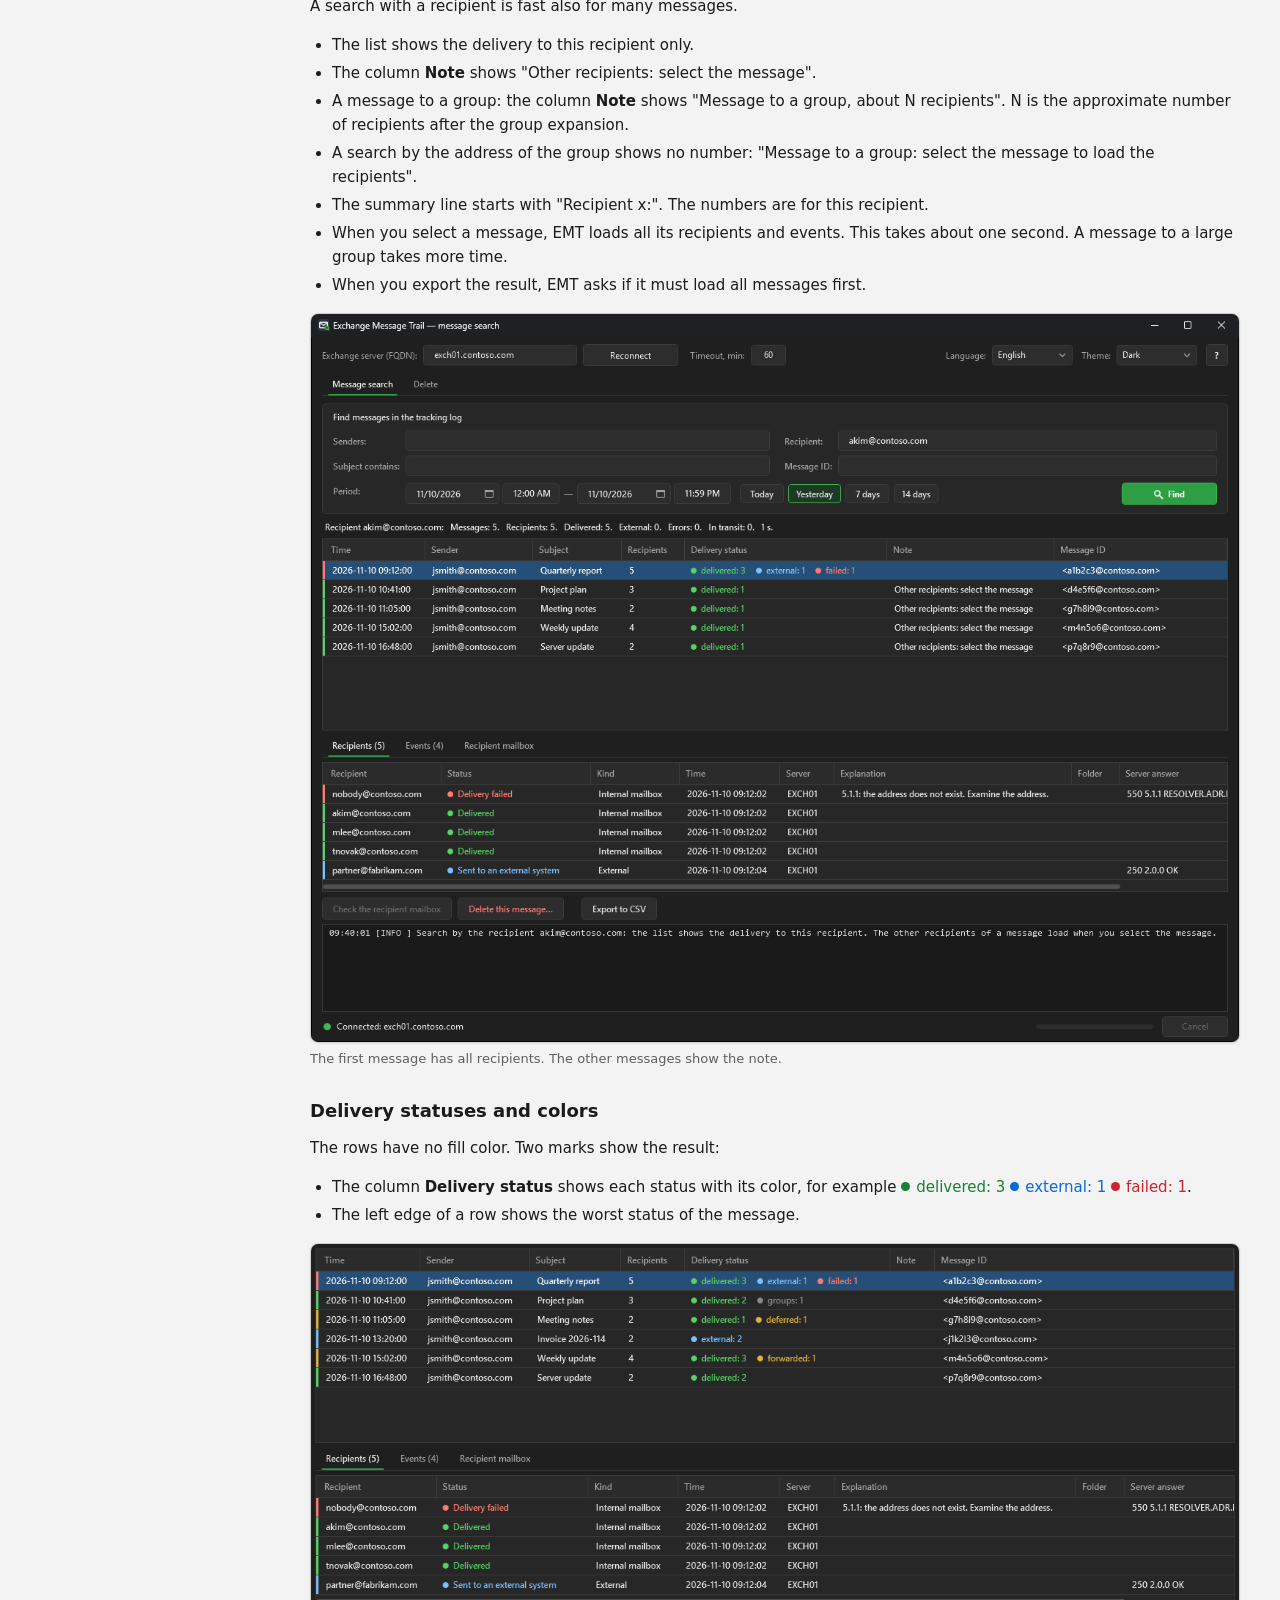
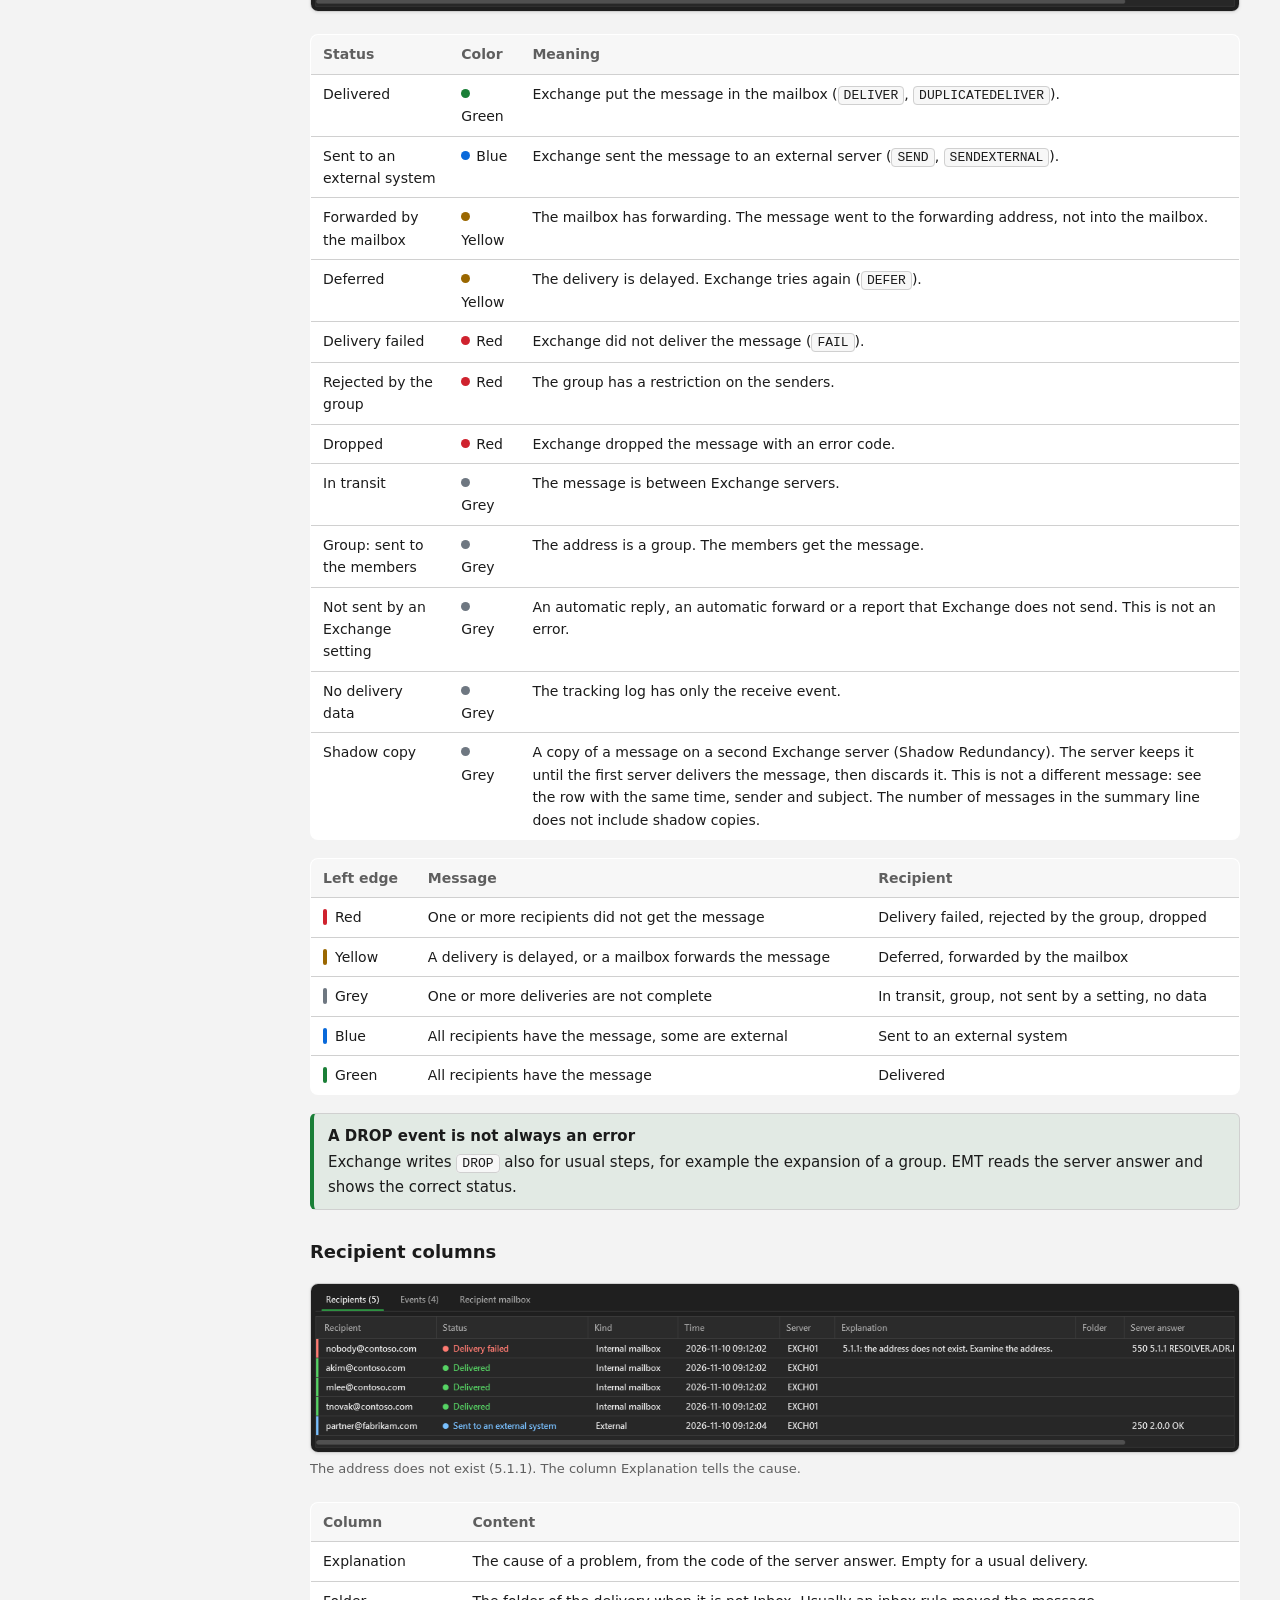
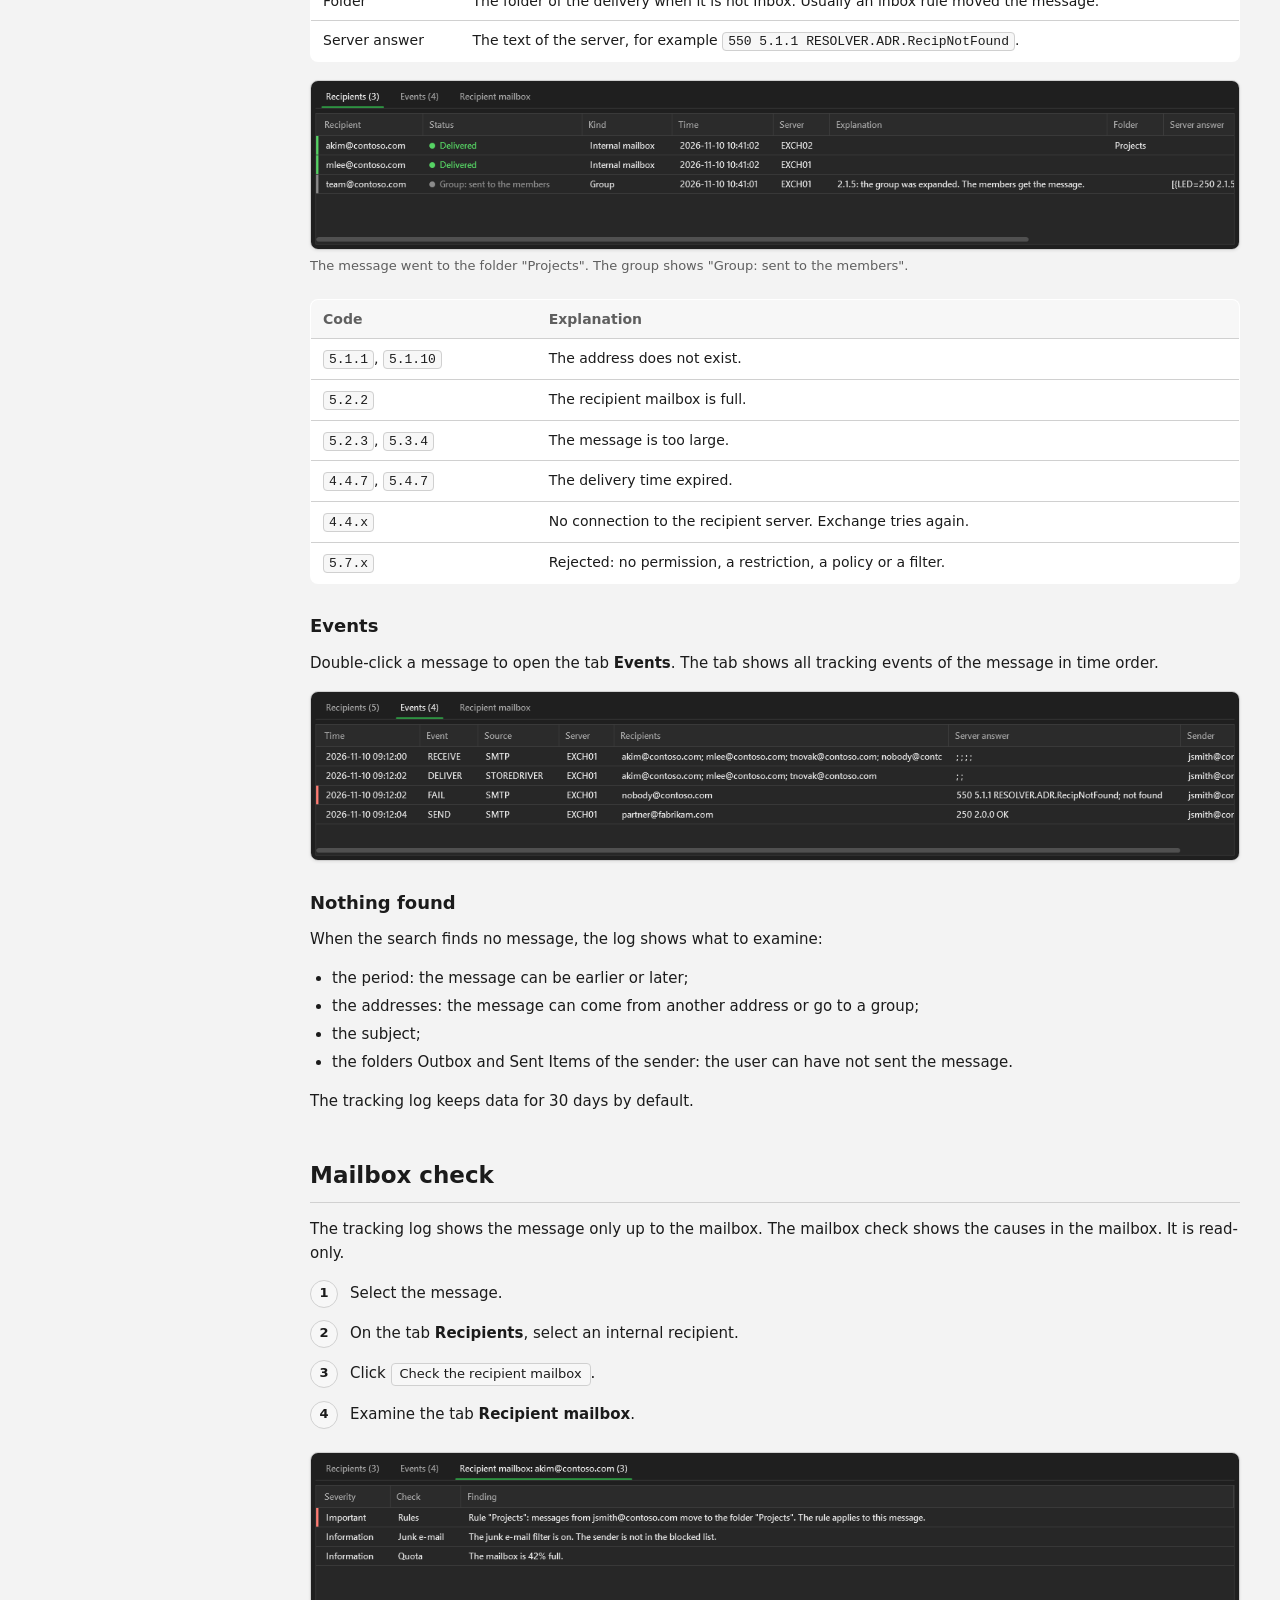
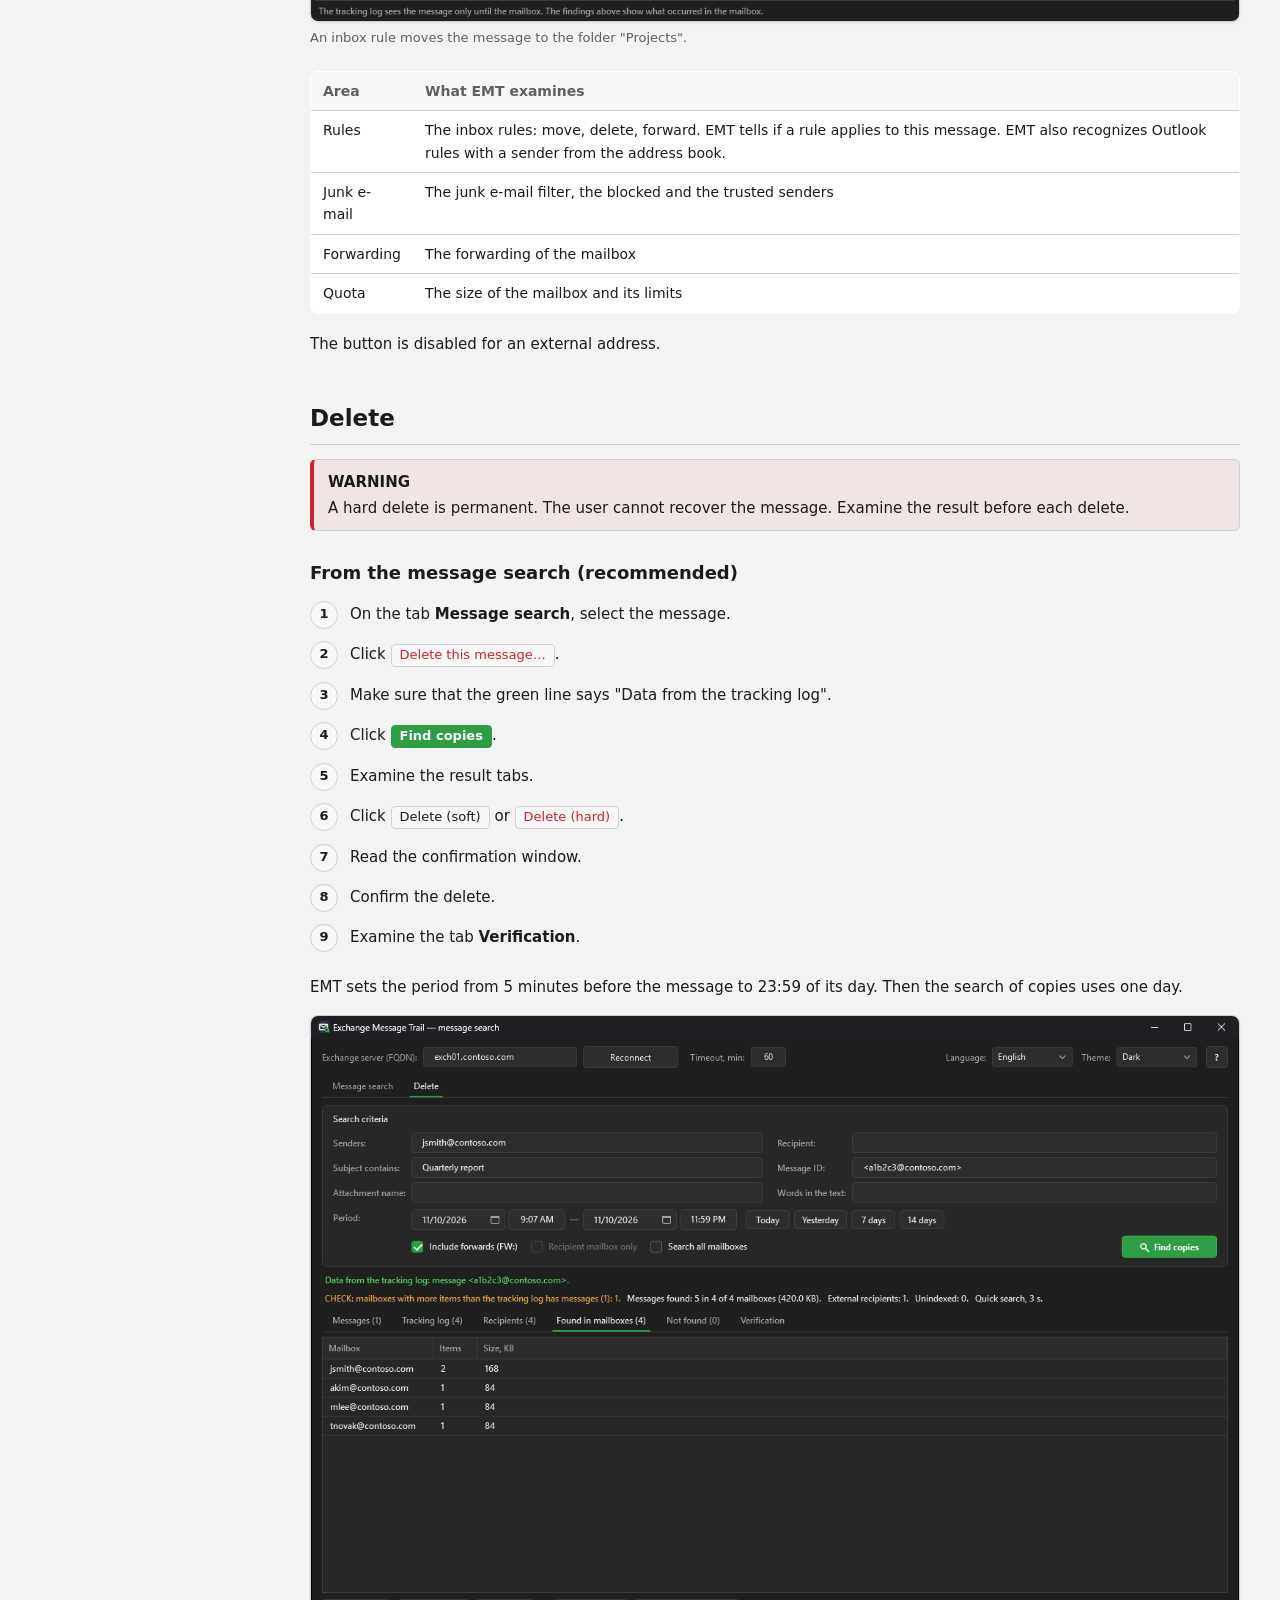
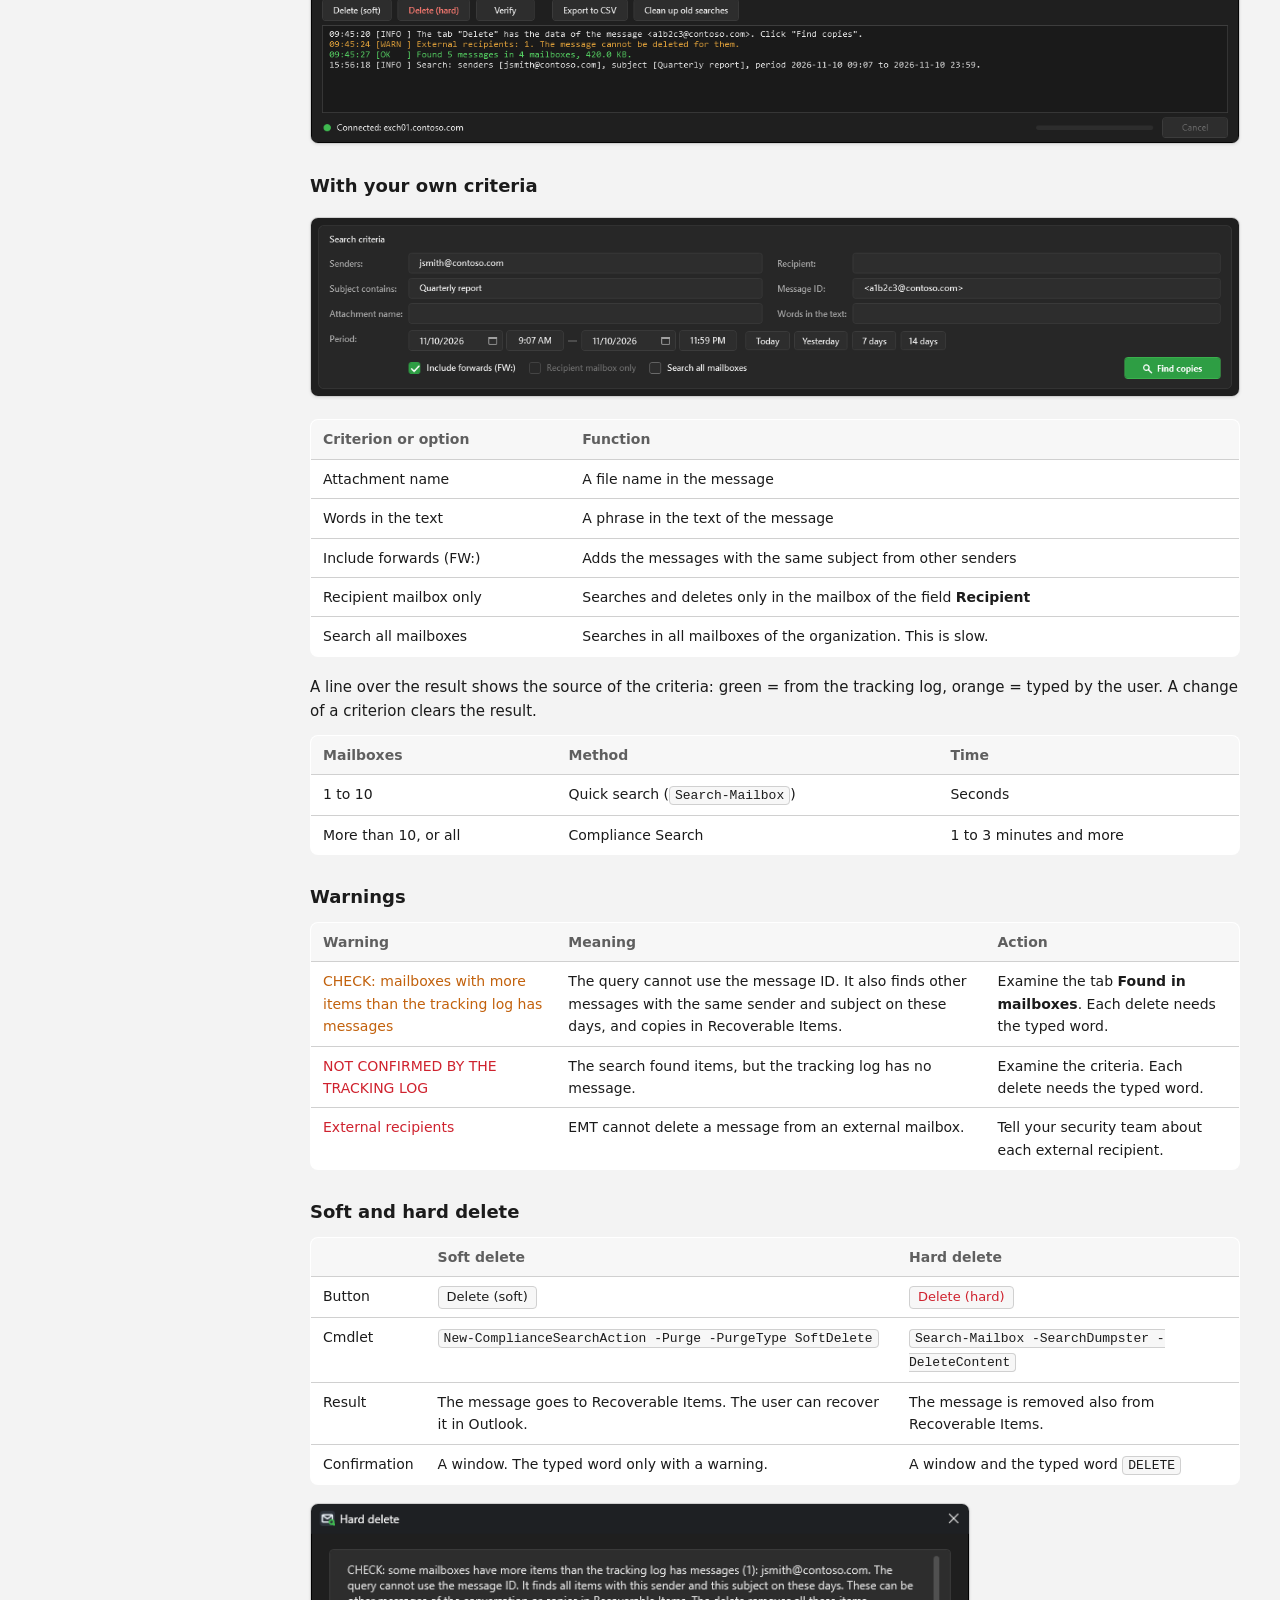
==== commit 95350163: "Update in one click: download, checks, installer with a copy and a rollback, progress; parameter Sen" ====
--- a/help/en.html
+++ b/help/en.html
@@ -3,7 +3,7 @@
 <head>
 <meta charset="utf-8">
 <meta name="viewport" content="width=device-width, initial-scale=1">
-<meta name="emt-version" content="2.3.1">
+<meta name="emt-version" content="2.3.2">
 <title>Exchange Message Trail — User guide</title>
 <link rel="stylesheet" href="help.css">
 <link rel="icon" type="image/svg+xml" href="img/emt.svg">
@@ -12,7 +12,7 @@
 <body>
 <header class="top">
   <div class="logo"><img src="img/emt.svg" class="mark" alt="">Exchange Message Trail</div>
-  <span class="version">Version 2.3.1 · User guide</span>
+  <span class="version">Version 2.3.2 · User guide</span>
   <span class="spacer"></span>
   <div class="switch">
     <a class="active" href="en.html">English</a>
@@ -132,8 +132,14 @@
   <div class="callout">
     <b class="label">Update check</b>
     <p>At the start, EMT checks on GitHub for a new version, one time in a day. If there is a new version,
-    a line with the links <b>Download</b> and <b>Skip this version</b> shows at the bottom of the window.
+    a line with the links <b>Update</b> and <b>Skip this version</b> shows at the bottom of the window.
     The window "About" checks for updates each time that it opens.</p>
+    <p><b>Update</b>: EMT shows the version and what is new in it. After you confirm, EMT downloads the ZIP file of the release,
+    examines the checksum and the files, closes and starts again in the new version. A copy of the earlier version stays
+    in the folder <code>%LOCALAPPDATA%\ExchangeMessageTrail\backup</code>. If an error occurs during the installation,
+    EMT restores the earlier version. The shortcut and your language files in the EMT folder stay.
+    During a search or a delete, the update is not possible. If EMT cannot write to its folder
+    (for example, in <code>Program Files</code>), EMT tells you and opens the release page.</p>
     <p>EMT sends only a request to <code>api.github.com</code>. It sends no data about you or about messages.
     If GitHub is not available, EMT shows nothing and only writes a line to the log.
     To stop the check at the start, clear the check box <b>Check for updates at start</b> in the window "About".</p>
@@ -632,7 +638,7 @@
     <p>Make sure that the network is <b>TON</b>. A transfer in a different network is lost.</p>
   </div>
   <footer>
-    <p>Exchange Message Trail 2.3.1 · The screenshots show example data (contoso), not real data.</p>
+    <p>Exchange Message Trail 2.3.2 · The screenshots show example data (contoso), not real data.</p>
     <p>Microsoft, Exchange and Windows are trademarks of the Microsoft group of companies. EMT is not affiliated with Microsoft.</p>
   </footer>
 </section>
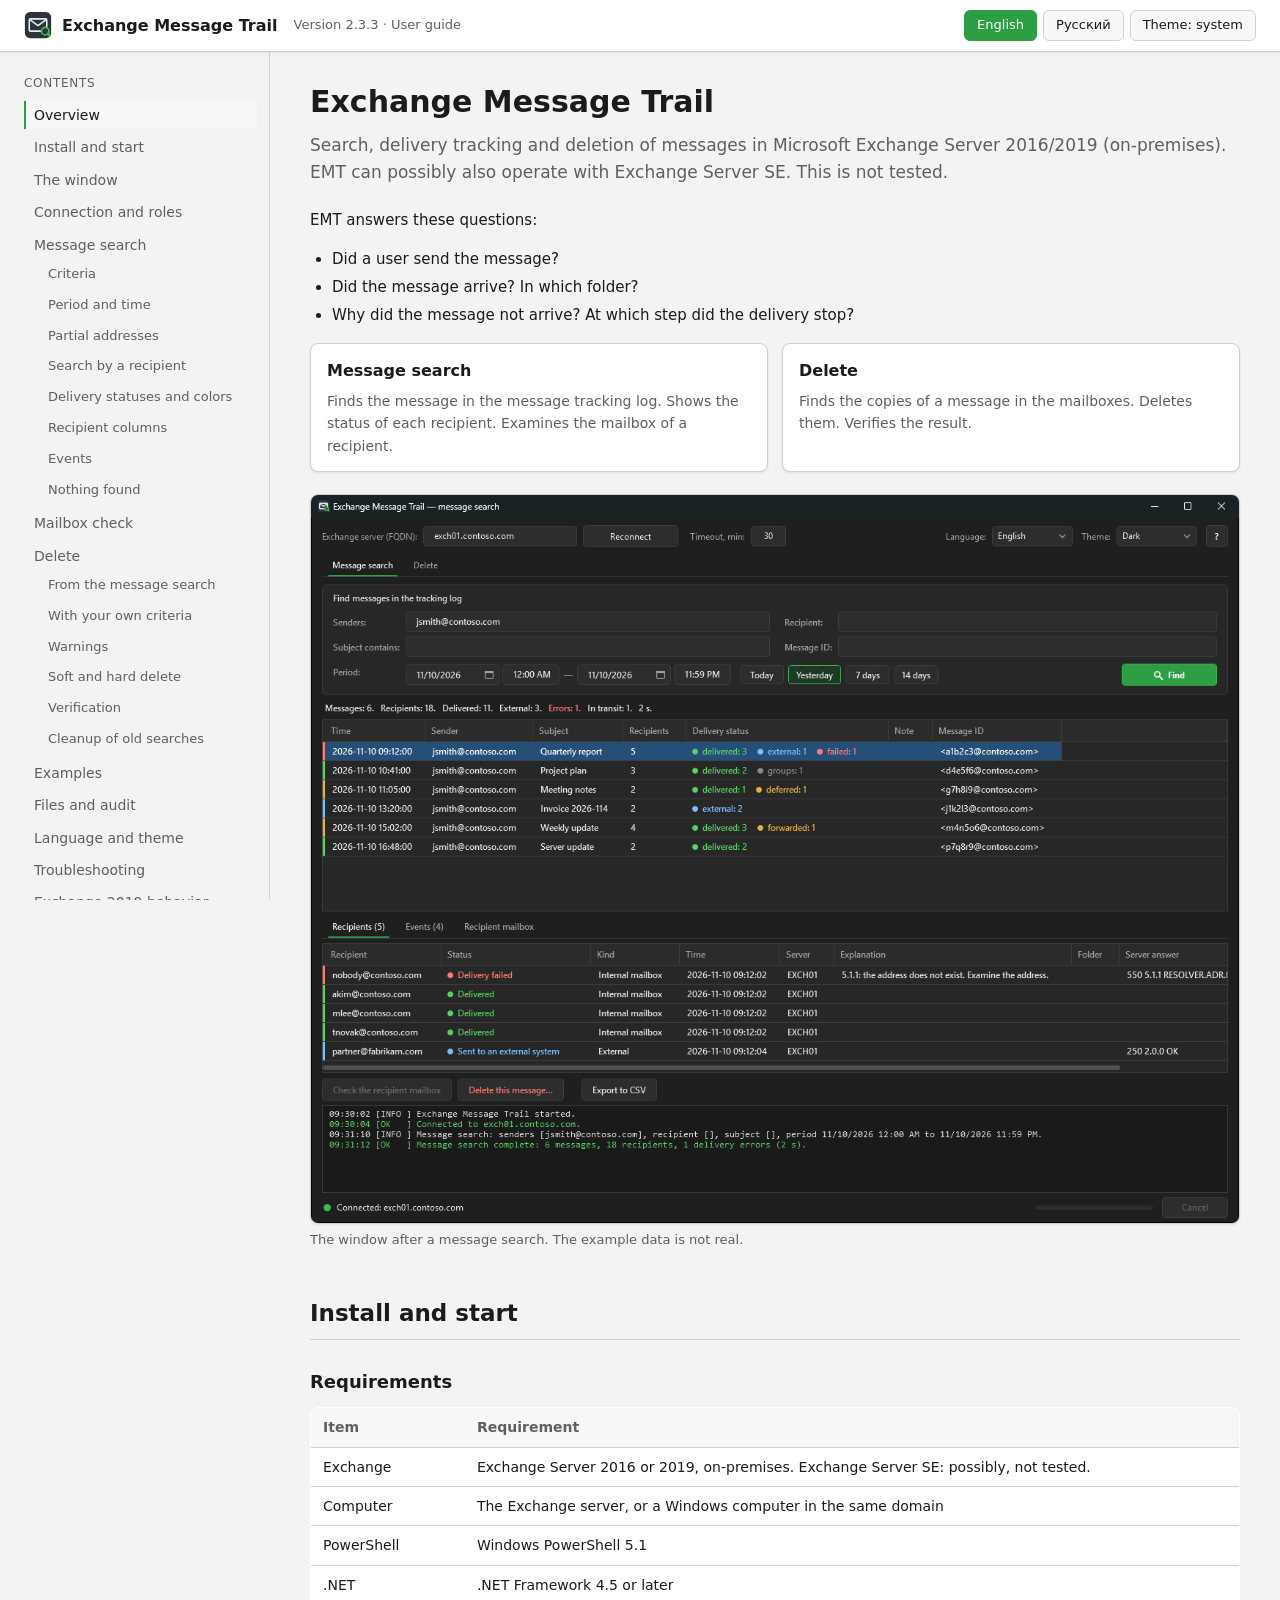
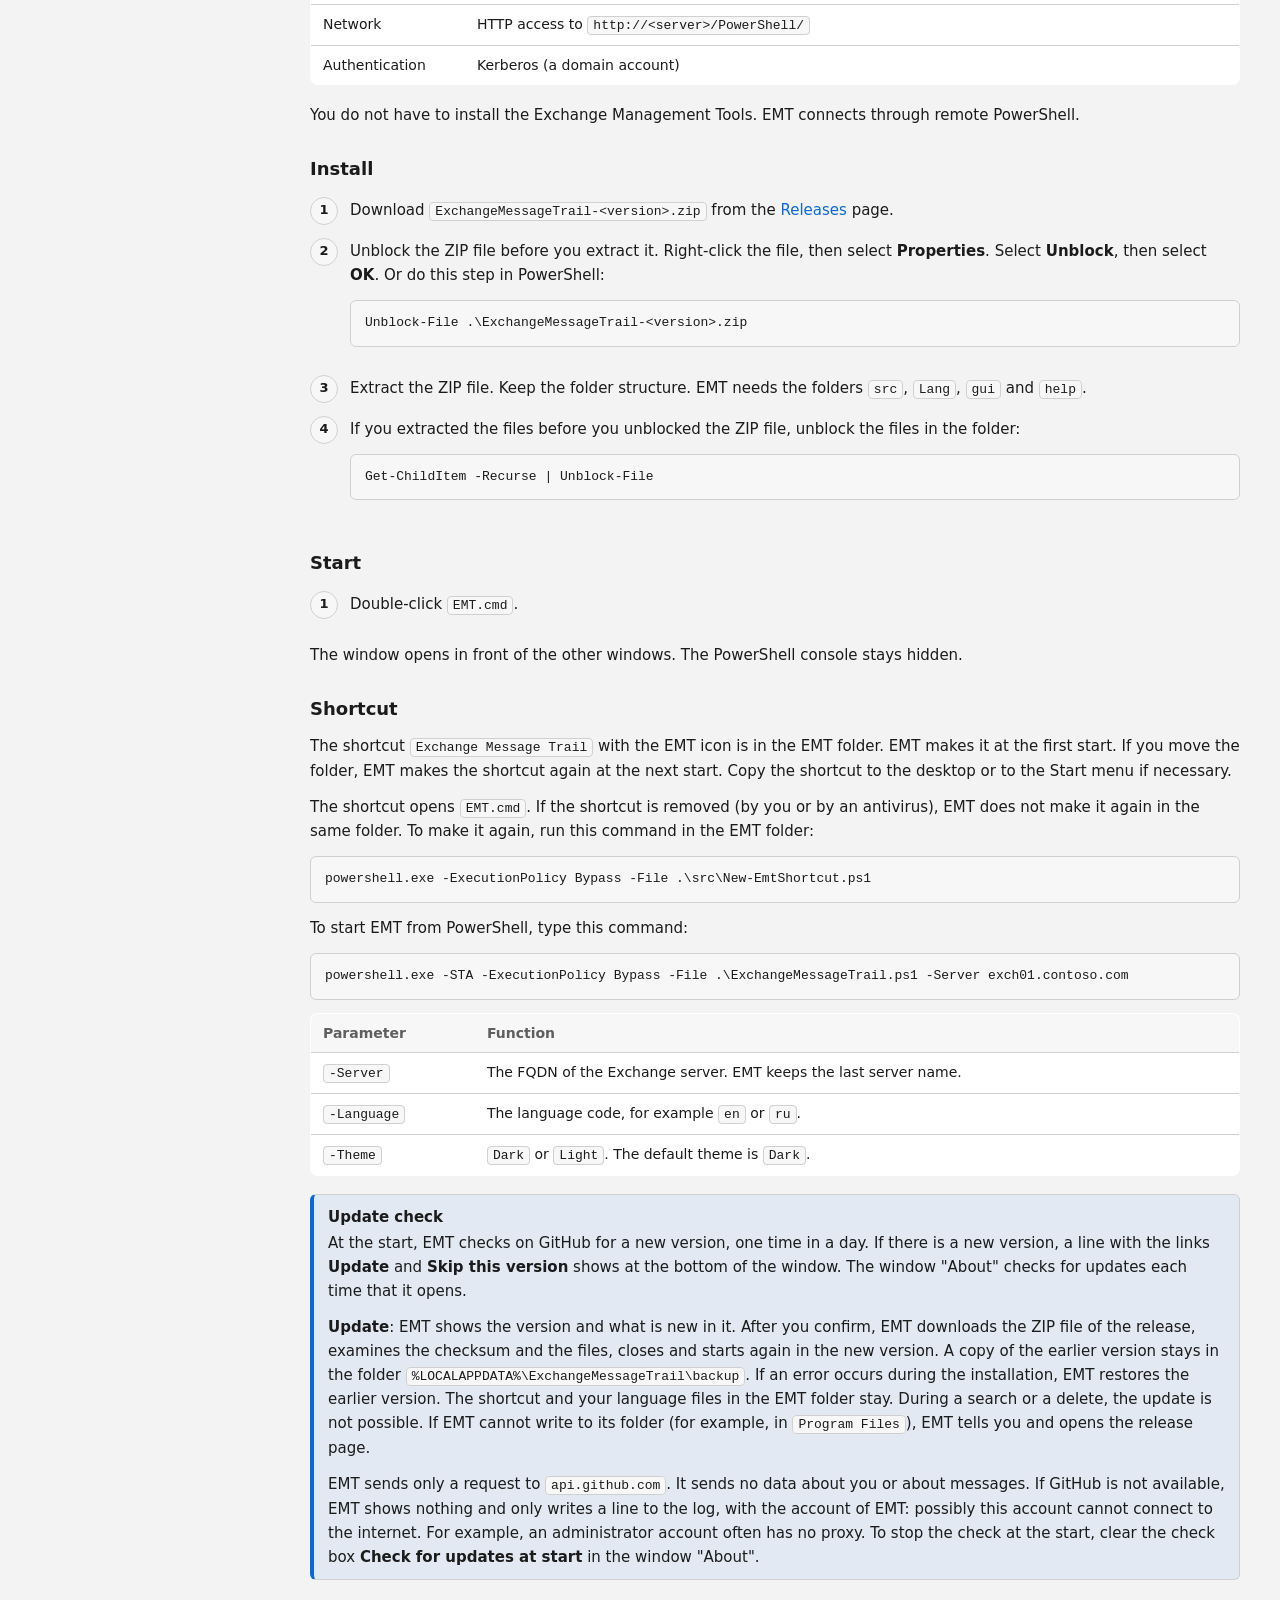
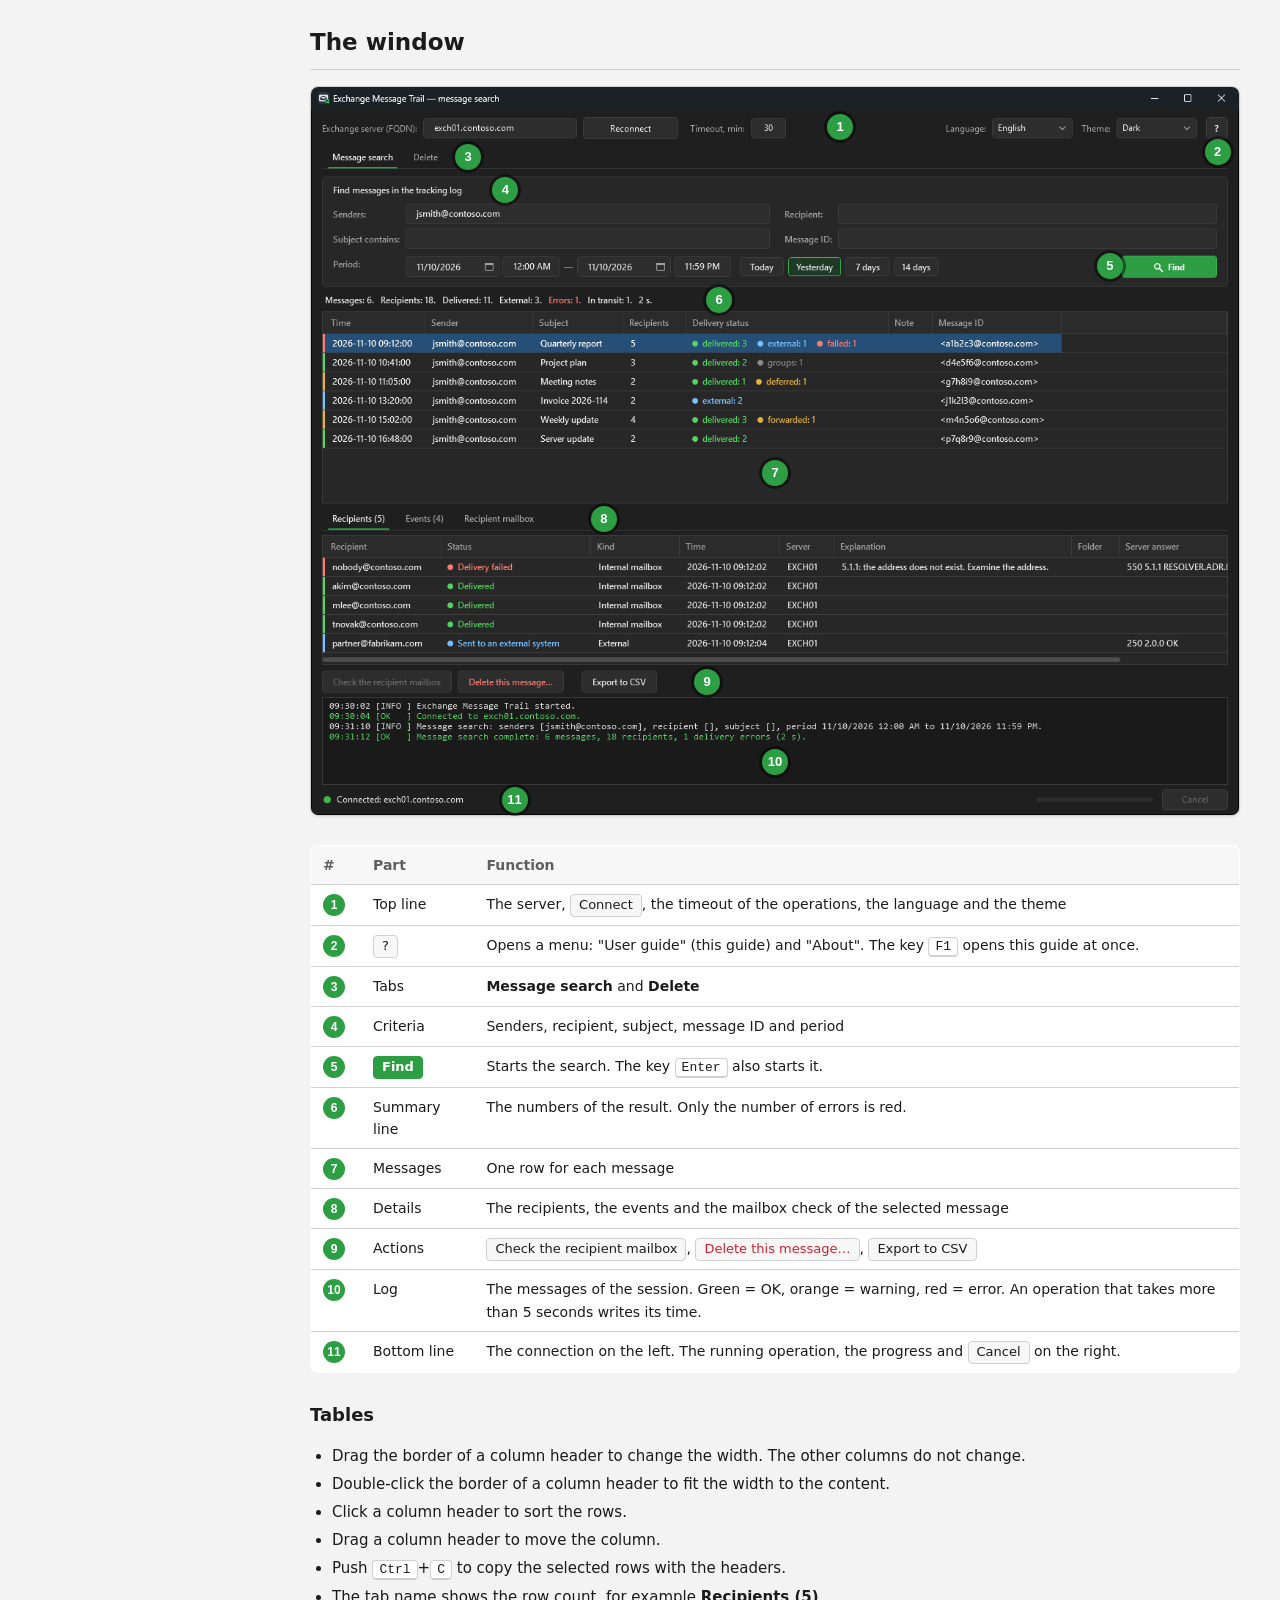
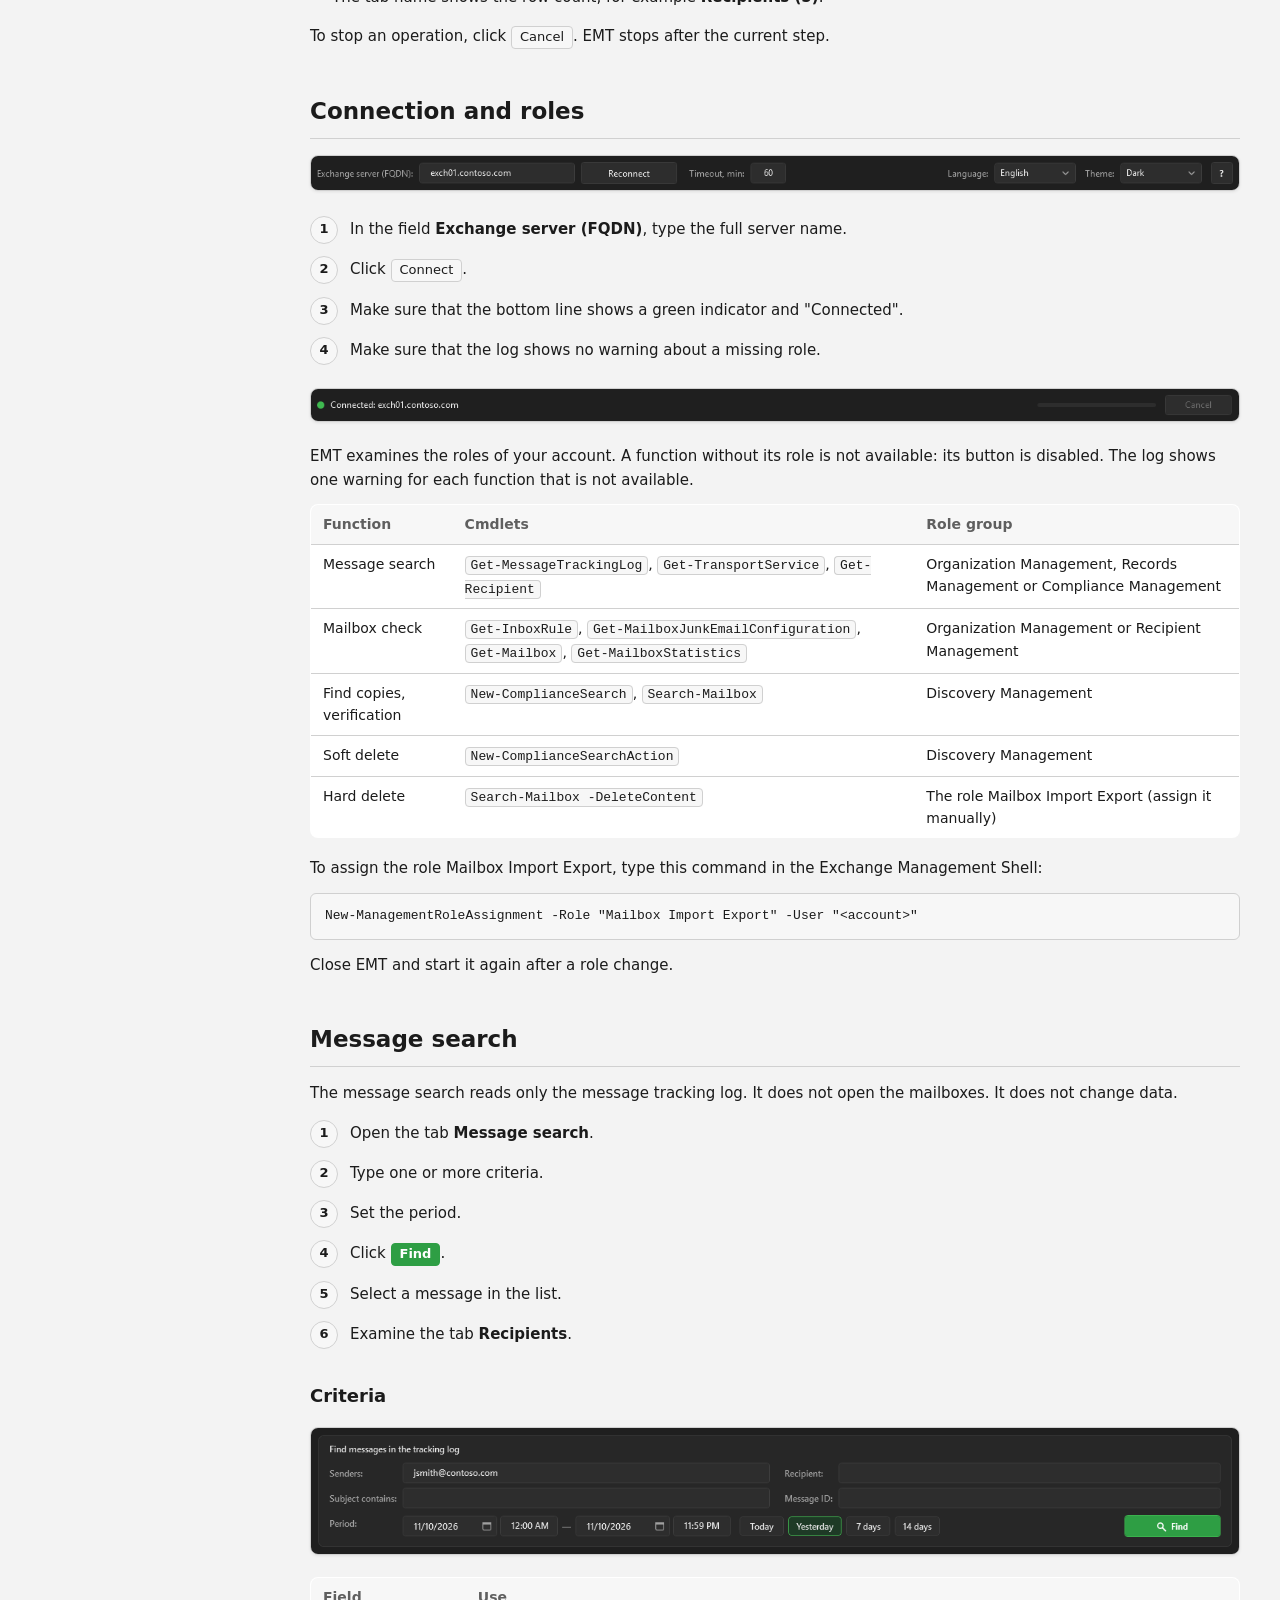
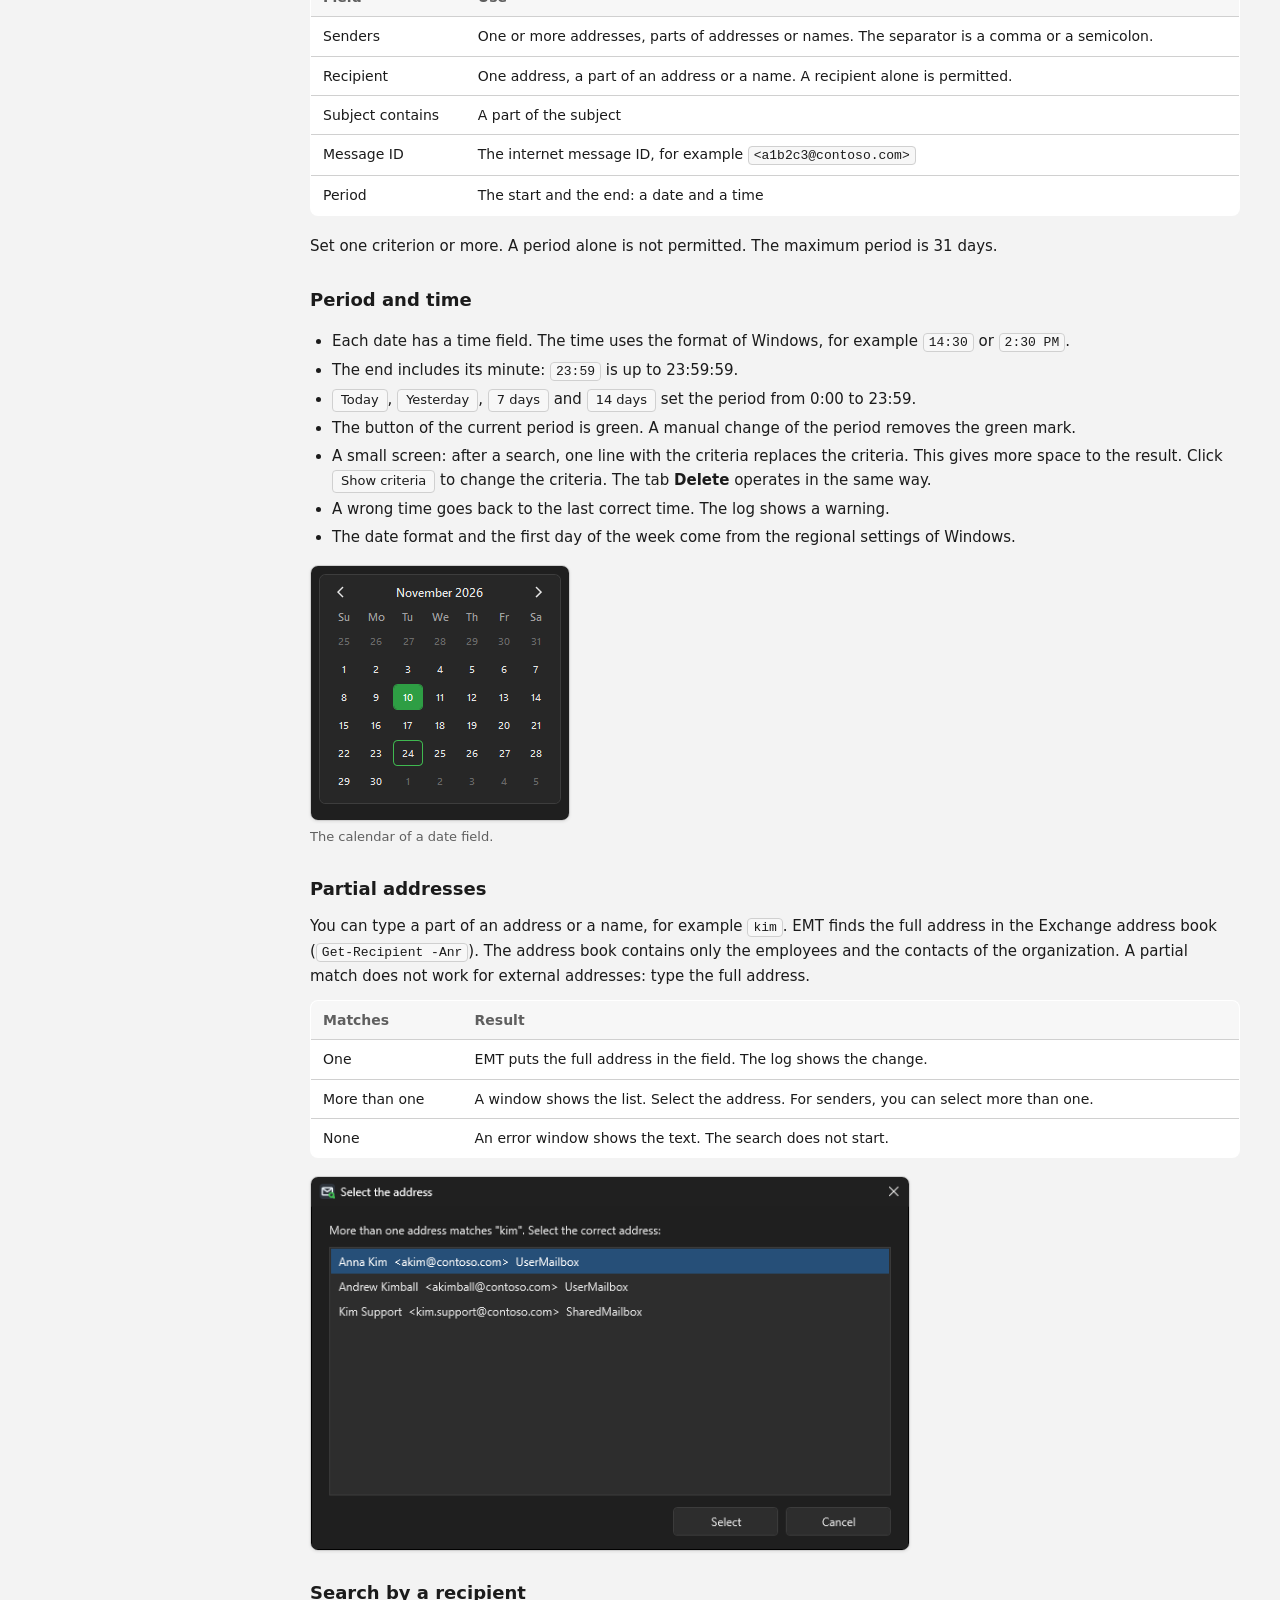
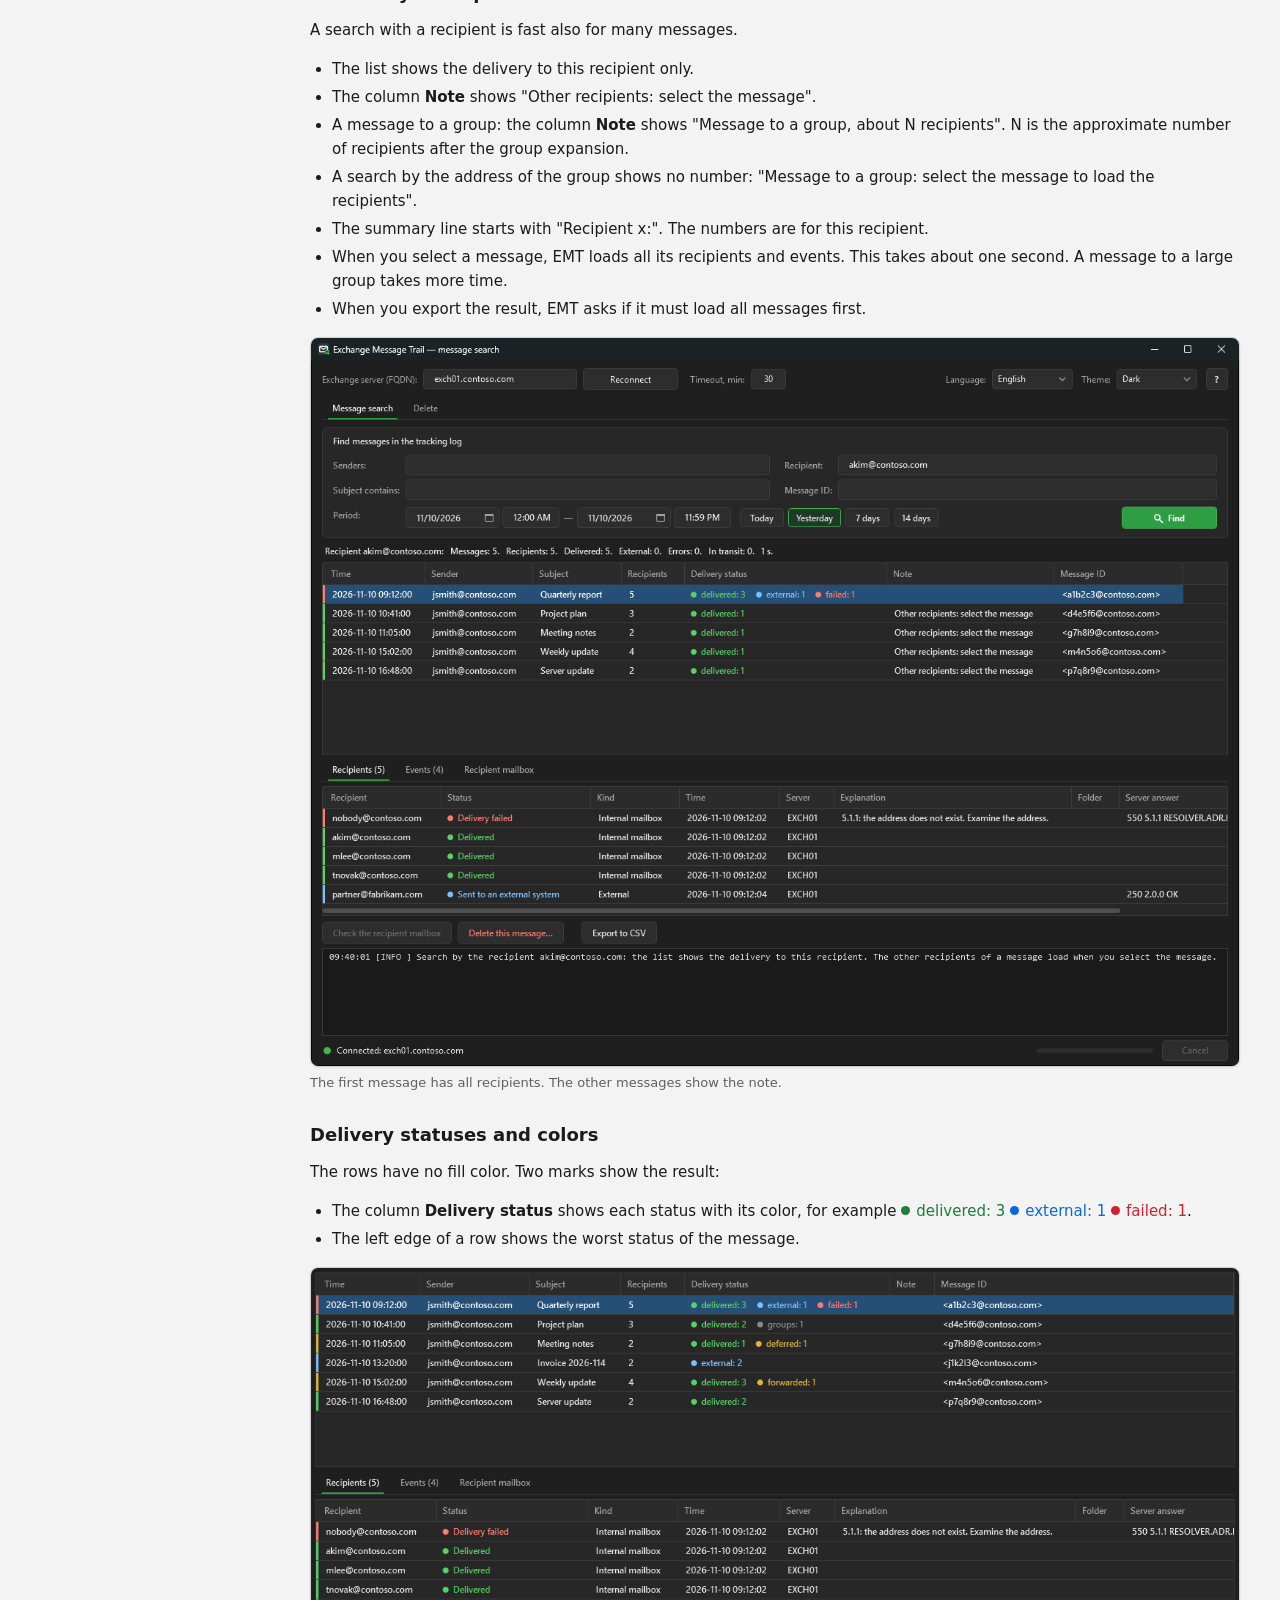
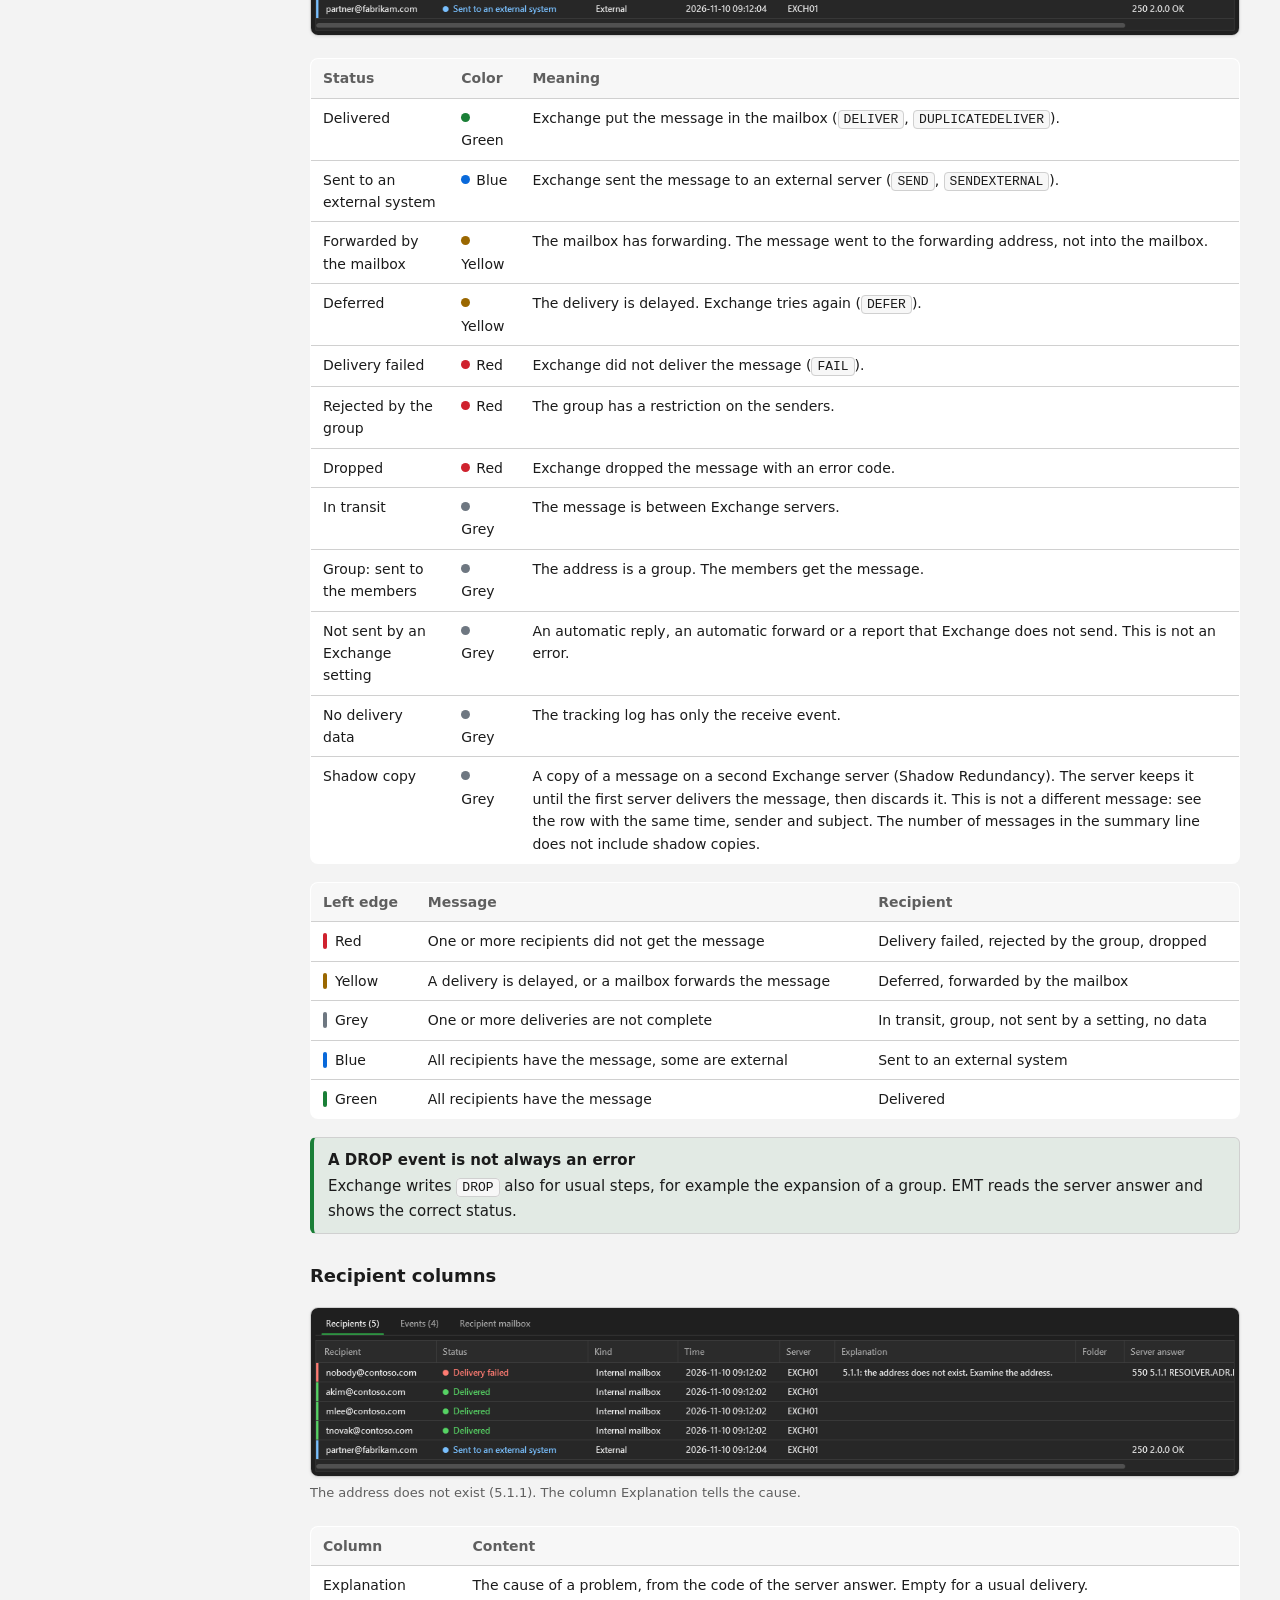
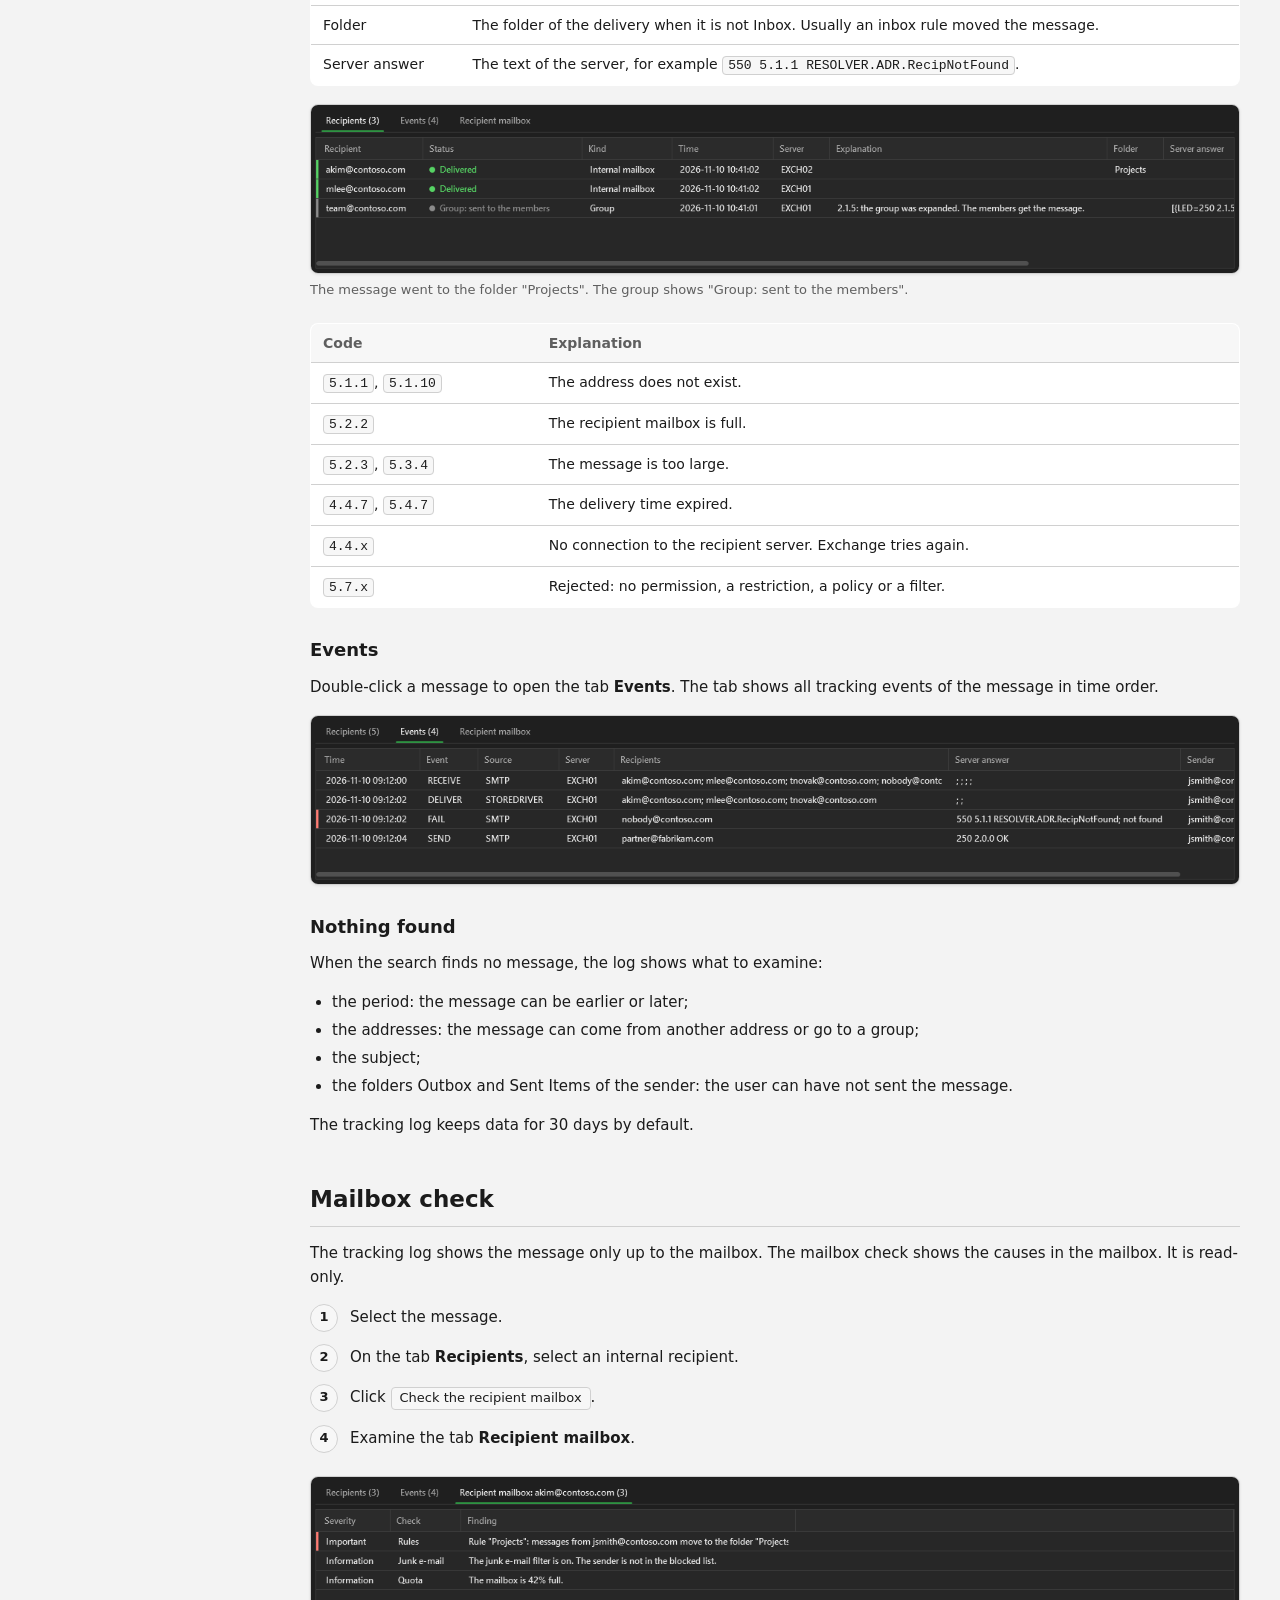
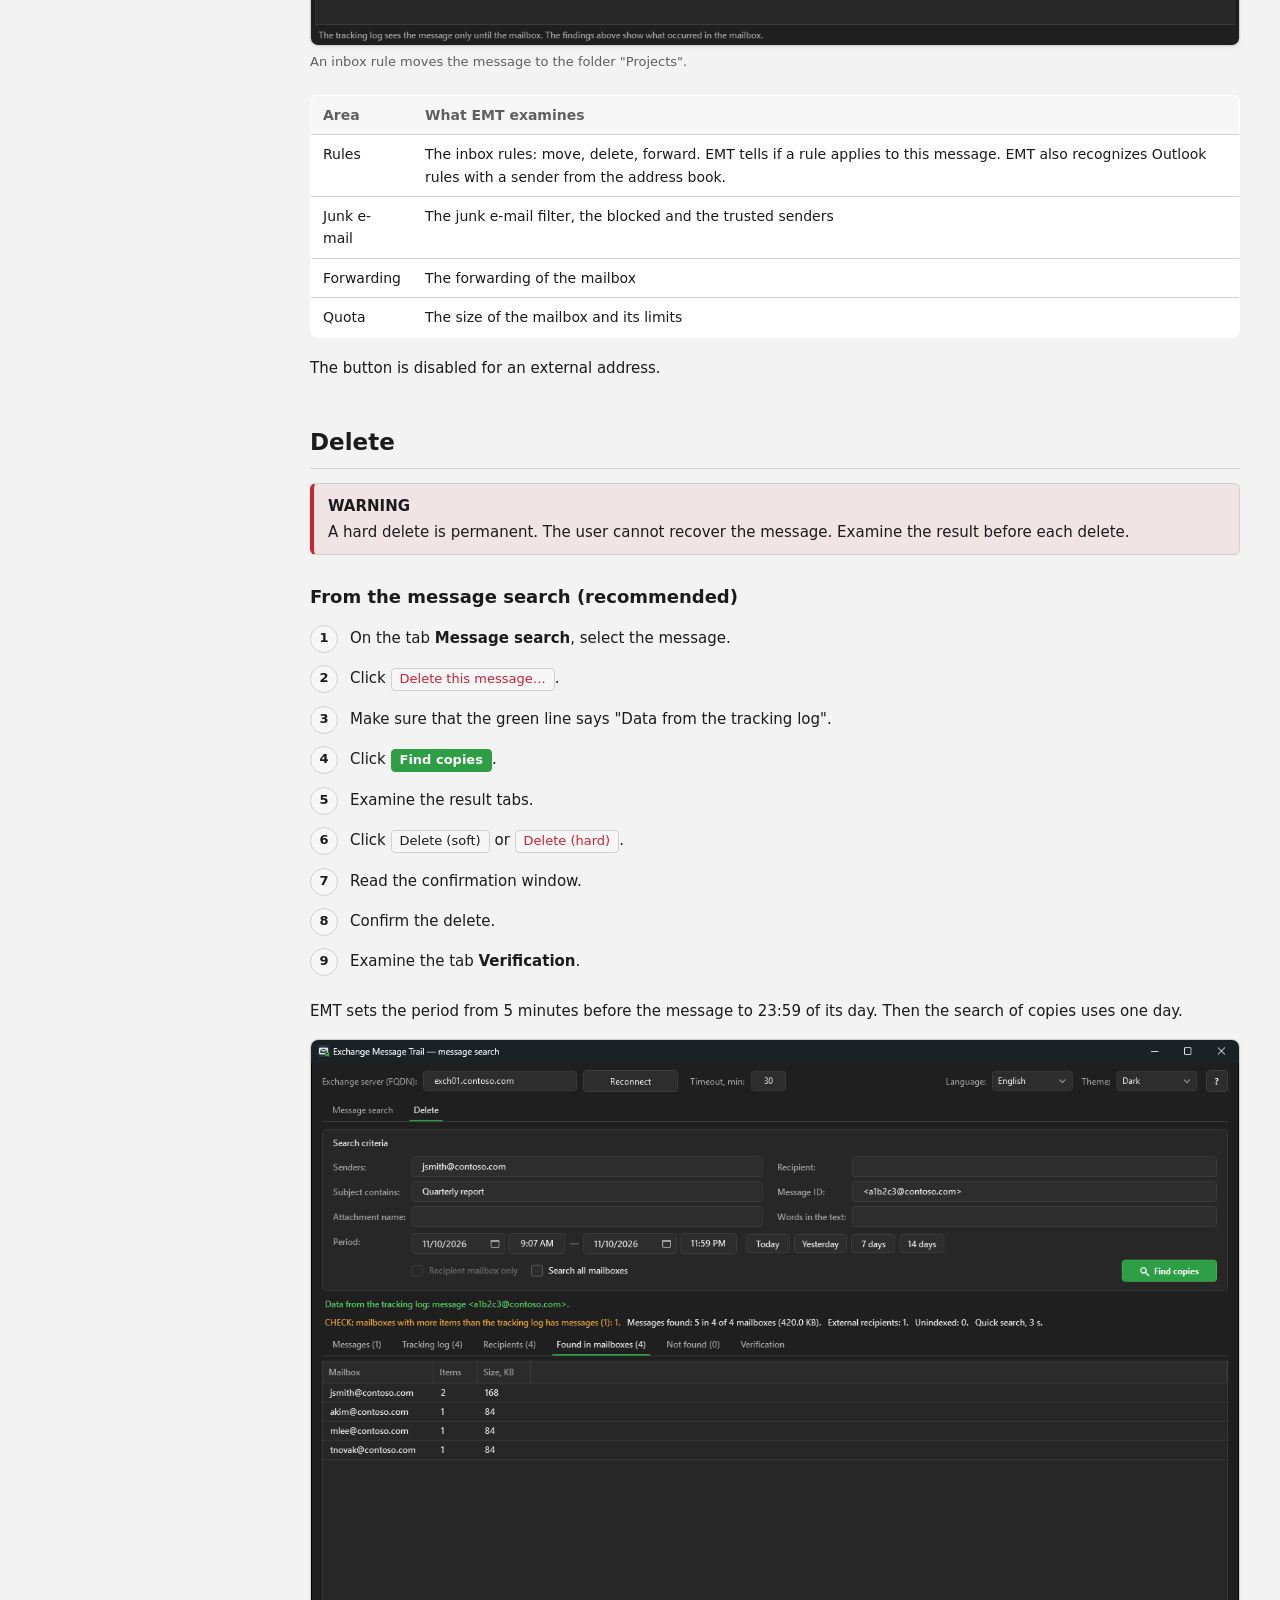
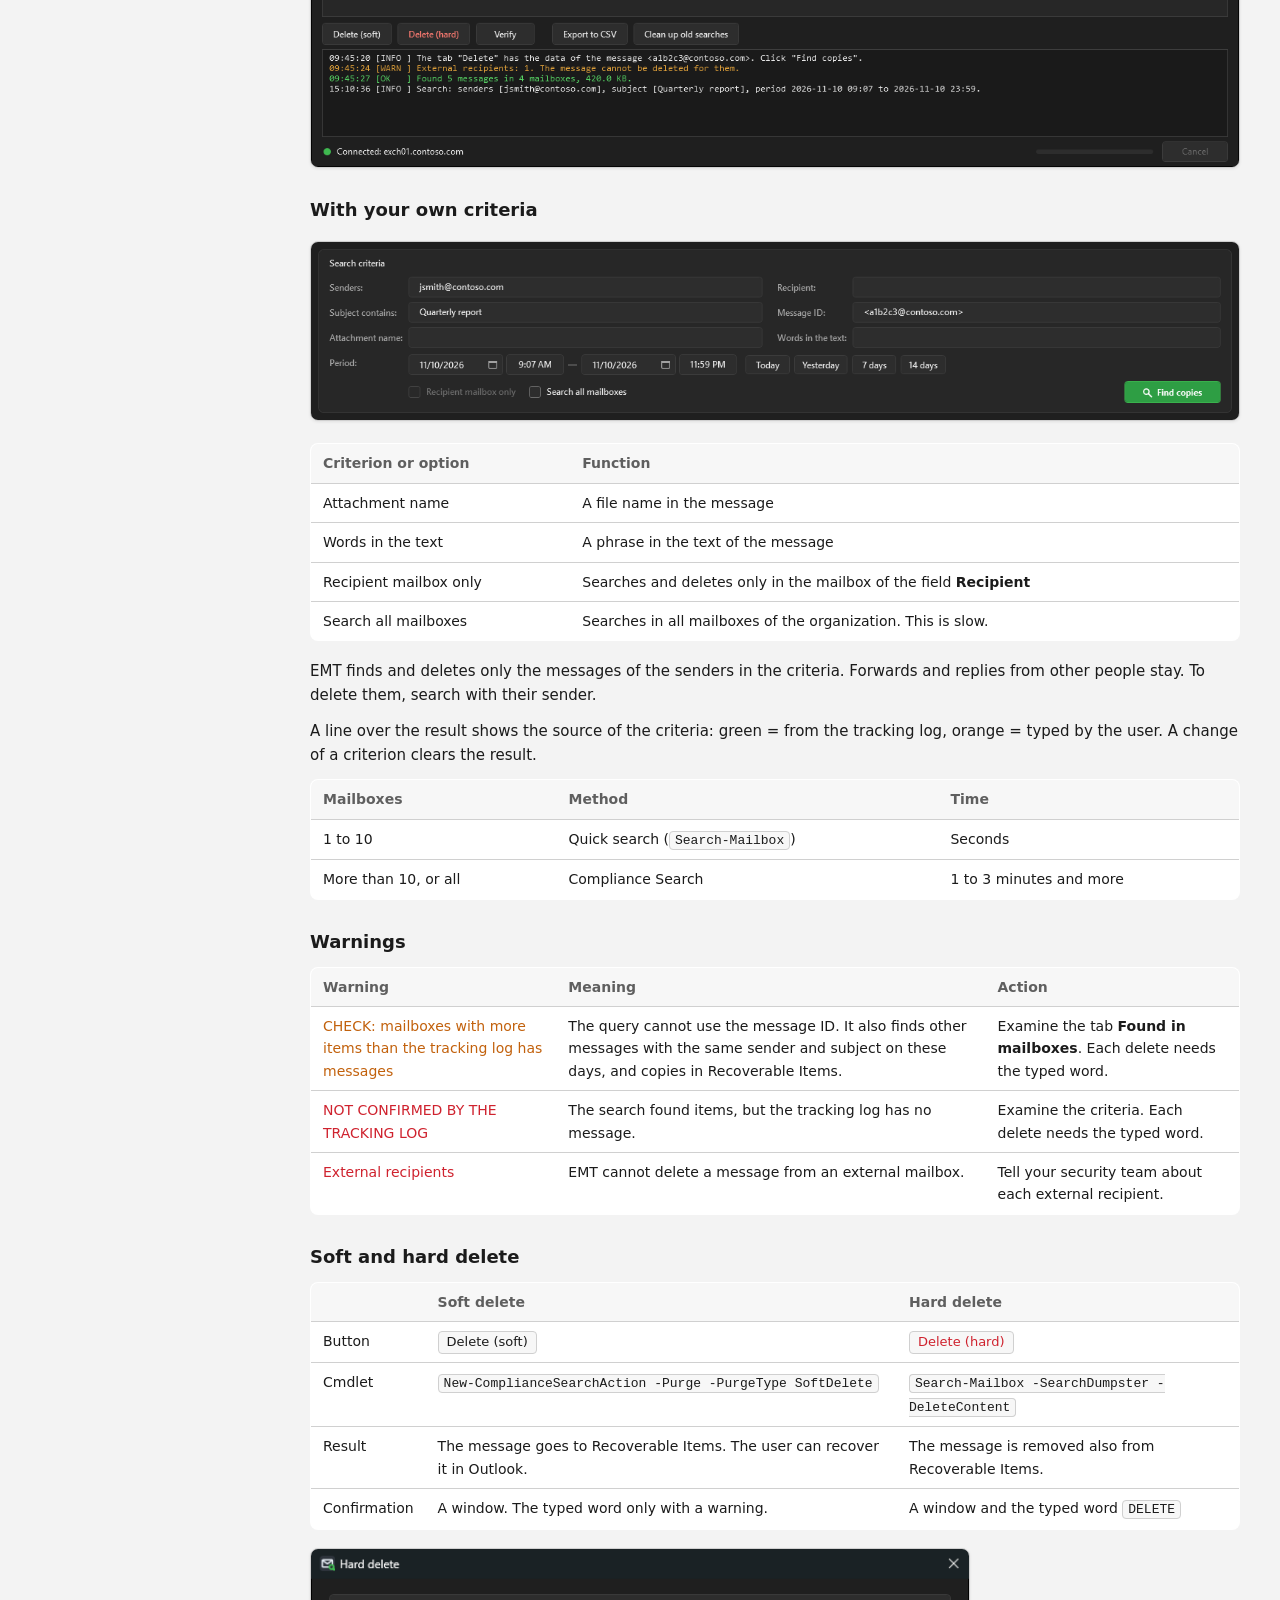
==== commit f648115d: "Delete: search for forwards removed (not safe); update check: hint about the account (2.3.3)" ====
--- a/help/en.html
+++ b/help/en.html
@@ -3,7 +3,7 @@
 <head>
 <meta charset="utf-8">
 <meta name="viewport" content="width=device-width, initial-scale=1">
-<meta name="emt-version" content="2.3.2">
+<meta name="emt-version" content="2.3.3">
 <title>Exchange Message Trail — User guide</title>
 <link rel="stylesheet" href="help.css">
 <link rel="icon" type="image/svg+xml" href="img/emt.svg">
@@ -12,7 +12,7 @@
 <body>
 <header class="top">
   <div class="logo"><img src="img/emt.svg" class="mark" alt="">Exchange Message Trail</div>
-  <span class="version">Version 2.3.2 · User guide</span>
+  <span class="version">Version 2.3.3 · User guide</span>
   <span class="spacer"></span>
   <div class="switch">
     <a class="active" href="en.html">English</a>
@@ -141,7 +141,8 @@
     During a search or a delete, the update is not possible. If EMT cannot write to its folder
     (for example, in <code>Program Files</code>), EMT tells you and opens the release page.</p>
     <p>EMT sends only a request to <code>api.github.com</code>. It sends no data about you or about messages.
-    If GitHub is not available, EMT shows nothing and only writes a line to the log.
+    If GitHub is not available, EMT shows nothing and only writes a line to the log, with the account of EMT:
+    possibly this account cannot connect to the internet. For example, an administrator account often has no proxy.
     To stop the check at the start, clear the check box <b>Check for updates at start</b> in the window "About".</p>
   </div>
 </section>
@@ -402,10 +403,11 @@
     <tr><th>Criterion or option</th><th>Function</th></tr>
     <tr><td>Attachment name</td><td>A file name in the message</td></tr>
     <tr><td>Words in the text</td><td>A phrase in the text of the message</td></tr>
-    <tr><td>Include forwards (FW:)</td><td>Adds the messages with the same subject from other senders</td></tr>
     <tr><td>Recipient mailbox only</td><td>Searches and deletes only in the mailbox of the field <b>Recipient</b></td></tr>
     <tr><td>Search all mailboxes</td><td>Searches in all mailboxes of the organization. This is slow.</td></tr>
   </table>
+  <p>EMT finds and deletes only the messages of the senders in the criteria. Forwards and replies from other people stay.
+  To delete them, search with their sender.</p>
   <p>A line over the result shows the source of the criteria: green = from the tracking log, orange = typed by the user.
   A change of a criterion clears the result.</p>
   <table>
@@ -638,7 +640,7 @@
     <p>Make sure that the network is <b>TON</b>. A transfer in a different network is lost.</p>
   </div>
   <footer>
-    <p>Exchange Message Trail 2.3.2 · The screenshots show example data (contoso), not real data.</p>
+    <p>Exchange Message Trail 2.3.3 · The screenshots show example data (contoso), not real data.</p>
     <p>Microsoft, Exchange and Windows are trademarks of the Microsoft group of companies. EMT is not affiliated with Microsoft.</p>
   </footer>
 </section>
